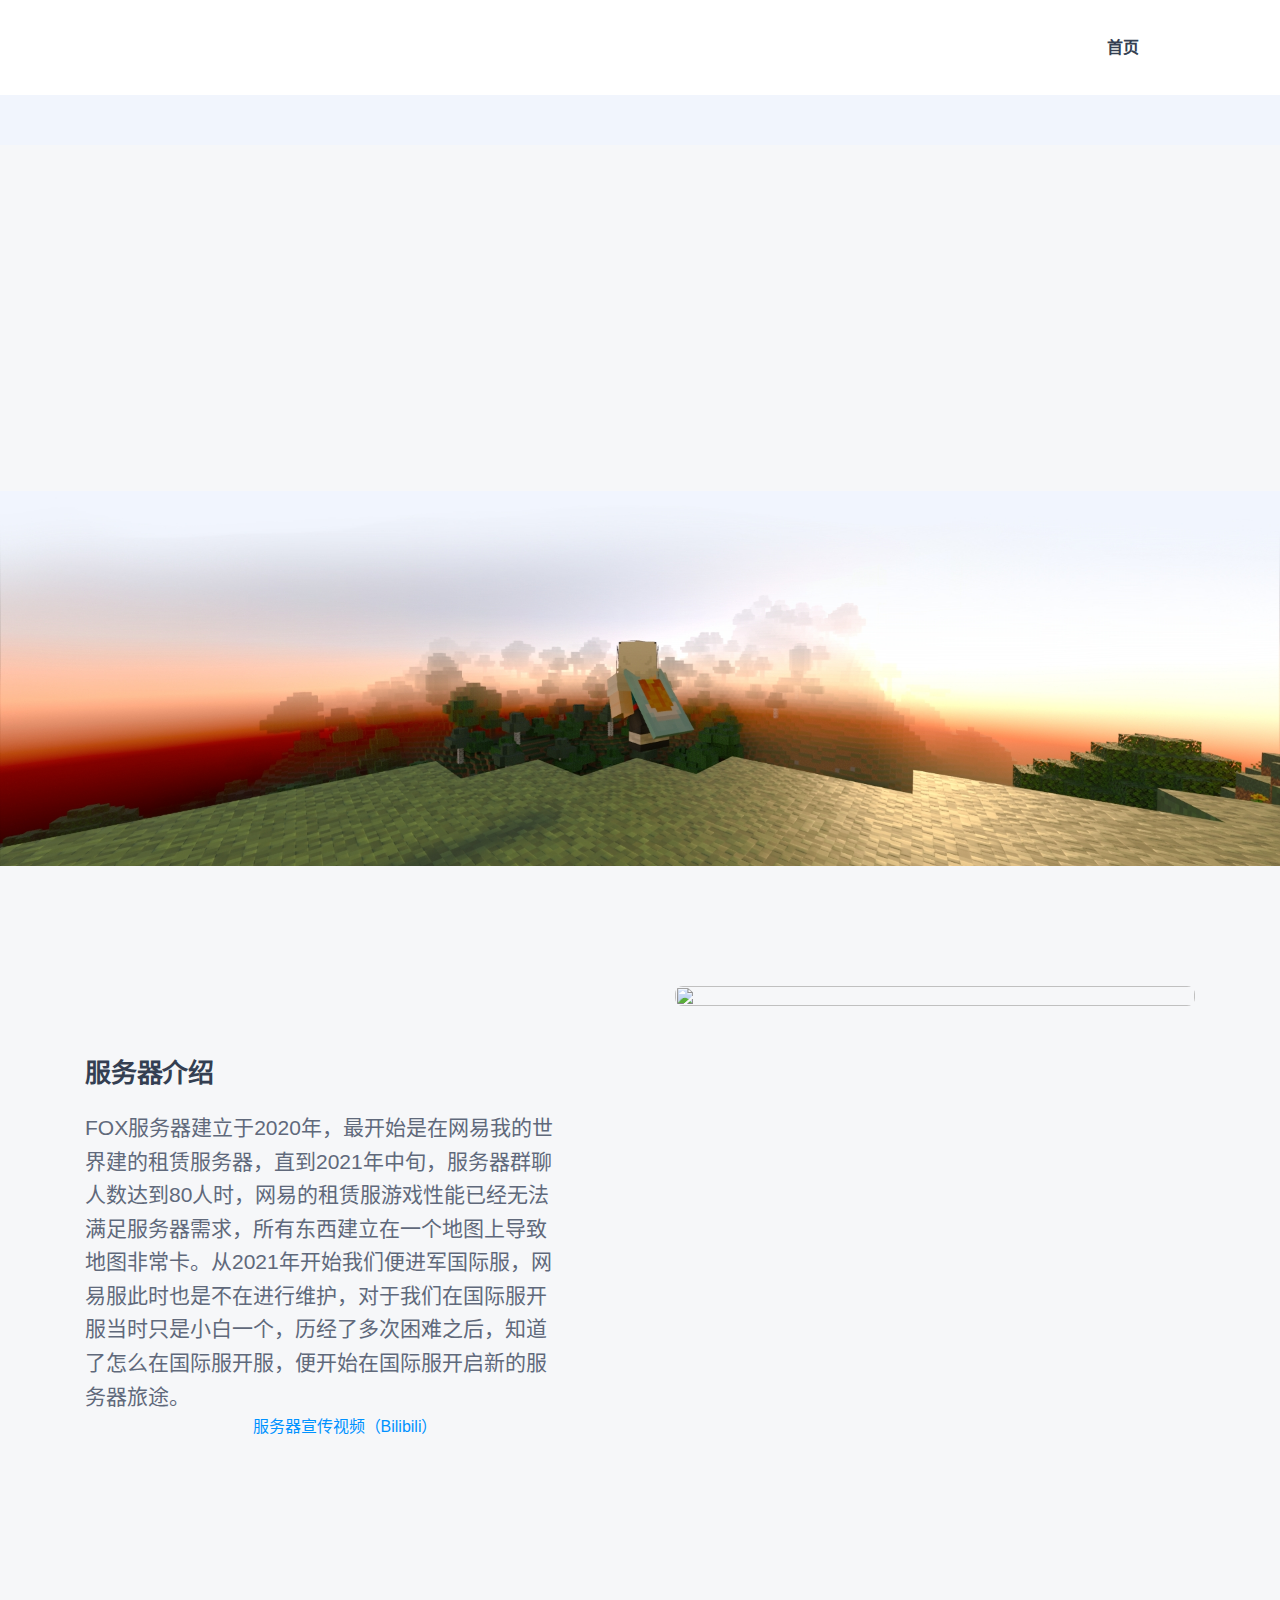
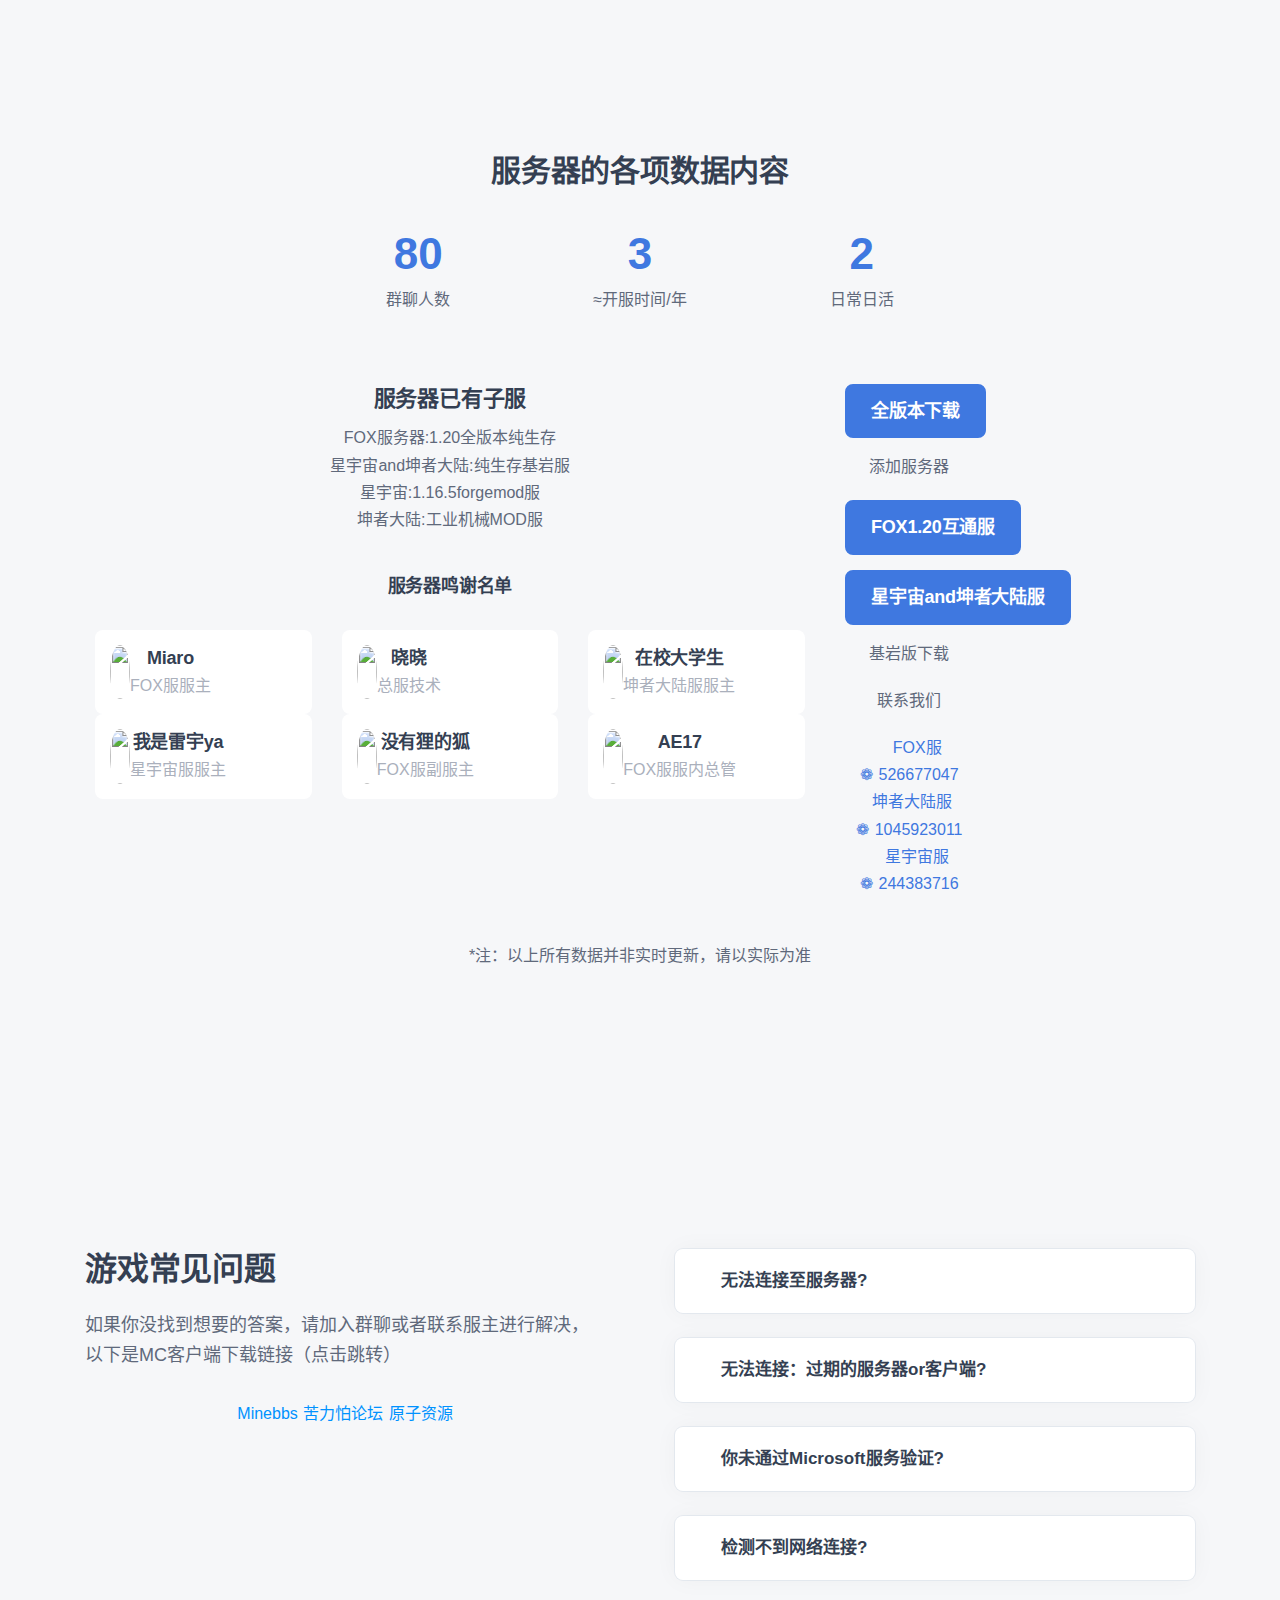
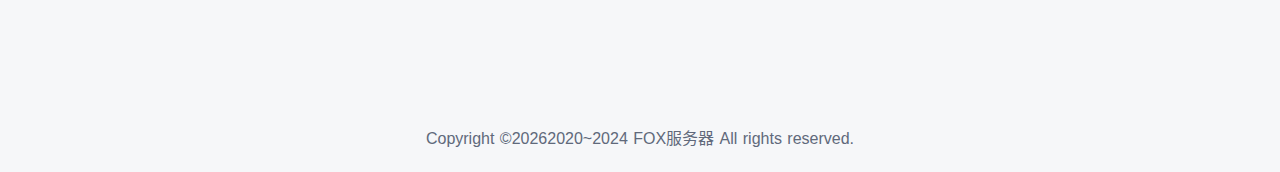
==== 1.html @ f73b3564 "Update 1.html" ====
<html lang="zh-CN"><head><meta name="viewport" content="width=device-width, initial-scale=1.0">
<meta name="viewport" content="width=device-width,initial-scale=1.0,maximum-scale=1.0,minimum-scale=1.0,user-scalable=no">

  
    <meta charset="utf-8">
    <title>Fox服务器-Fox Server</title>
    <link rel="shortcut icon" href="https://i.postimg.cc/ZRHPKnQ5/bigdoglogo.png">
    <style>
      @font-face {
        font-family: Unicons;
        src: url(fonts/Unicons.woff2) format("woff2"), url(fonts/Unicons.woff) format("woff");
        font-weight: 400;
        font-style: normal;
        font-display: block
      }
      @font-face {
        font-family: Custom;
        src: url(fonts/Custom.woff2) format("woff2"), url(fonts/Custom.woff) format("woff");
      }
      .img-mask.mask-1 img {
        -webkit-mask-image: url(img/blob.svg) !important;
        mask-image: url(img/blob.svg) !important;
      }
      .img-mask.mask-2 img {
        -webkit-mask-image: url(img/hex.svg) !important;
        mask-image: url(img/hex.svg) !important;
      }
      .img-mask.mask-3 img {
        -webkit-mask-image: url(img/blob2.svg) !important;
        mask-image: url(img/blob2.svg) !important;
      }
    </style>
    <link rel="stylesheet" href="css/user-style.css">
  <style type="text/css">img[onload^="SVGInject("]{visibility:hidden;}</style></head>
  <body><nav class="navbar navbar-expand-lg classic navbar-light navbar-bg-light navbar-clone fixed navbar-clone fixed navbar-clone fixednavbar-clone fixed navbar-clone fixed navbar-unstick">
          <div class="container flex-lg-row flex-nowrap align-items-center">
            <div class="navbar-brand w-100"><a href="./index.html"><img src="assets/img/logo.jpg" alt=""></a></div>
            <div class="navbar-collapse offcanvas offcanvas-nav offcanvas-start">
              <div class="offcanvas-body ms-lg-auto d-flex flex-column h-100">
                <ul class="navbar-nav">
                  <li class="nav-item"><a href="#" class="nav-link">首页</a></li>
                  <li class="nav-item dropdown"></li>
                </ul>
              </div>
            </div>
            <div class="navbar-other ms-lg-4">
              <ul class="navbar-nav flex-row align-items-center ms-auto">
                <li class="nav-item"><a data-bs-toggle="offcanvas" data-bs-target="#offcanvas-info" class="nav-link"></a></li>
                <li class="nav-item d-none d-md-block"></li>
                <li class="nav-item d-lg-none"></li>
              </ul>
            </div>
          </div>
        </nav><nav class="navbar navbar-expand-lg classic navbar-light navbar-bg-light navbar-clone fixed navbar-clone fixed navbar-clone fixednavbar-clone fixed navbar-unstick">
          <div class="container flex-lg-row flex-nowrap align-items-center">
            <div class="navbar-brand w-100"><a href="./index.html"><img src="assets/img/logo.jpg" alt=""></a></div>
            <div class="navbar-collapse offcanvas offcanvas-nav offcanvas-start">
              <div class="offcanvas-body ms-lg-auto d-flex flex-column h-100">
                <ul class="navbar-nav">
                  <li class="nav-item"><a href="#" class="nav-link">首页</a></li>
                  <li class="nav-item dropdown"></li>
                </ul>
              </div>
            </div>
            <div class="navbar-other ms-lg-4">
              <ul class="navbar-nav flex-row align-items-center ms-auto">
                <li class="nav-item"><a data-bs-toggle="offcanvas" data-bs-target="#offcanvas-info" class="nav-link"></a></li>
                <li class="nav-item d-none d-md-block"></li>
                <li class="nav-item d-lg-none"></li>
              </ul>
            </div>
          </div>
        </nav><nav class="navbar navbar-expand-lg classic navbar-light navbar-bg-light navbar-clone fixed navbar-clone fixed navbar-clone fixed navbar-unstick">
          <div class="container flex-lg-row flex-nowrap align-items-center">
            <div class="navbar-brand w-100"><a href="./index.html"><img src="assets/img/logo.jpg" alt=""></a></div>
            <div class="navbar-collapse offcanvas offcanvas-nav offcanvas-start">
              <div class="offcanvas-body ms-lg-auto d-flex flex-column h-100">
                <ul class="navbar-nav">
                  <li class="nav-item"><a href="#" class="nav-link">首页</a></li>
                  <li class="nav-item dropdown"></li>
                </ul>
              </div>
            </div>
            <div class="navbar-other ms-lg-4">
              <ul class="navbar-nav flex-row align-items-center ms-auto">
                <li class="nav-item"><a data-bs-toggle="offcanvas" data-bs-target="#offcanvas-info" class="nav-link"></a></li>
                <li class="nav-item d-none d-md-block"></li>
                <li class="nav-item d-lg-none"></li>
              </ul>
            </div>
          </div>
        </nav><nav class="navbar navbar-expand-lg classic navbar-light navbar-bg-light navbar-clone fixed navbar-clone fixed navbar-unstick">
          <div class="container flex-lg-row flex-nowrap align-items-center">
            <div class="navbar-brand w-100"><a href="./index.html"><img src="assets/img/logo.jpg" alt=""></a></div>
            <div class="navbar-collapse offcanvas offcanvas-nav offcanvas-start">
              <div class="offcanvas-body ms-lg-auto d-flex flex-column h-100">
                <ul class="navbar-nav">
                  <li class="nav-item"><a href="#" class="nav-link">首页</a></li>
                  <li class="nav-item dropdown"></li>
                </ul>
              </div>
            </div>
            <div class="navbar-other ms-lg-4">
              <ul class="navbar-nav flex-row align-items-center ms-auto">
                <li class="nav-item"><a data-bs-toggle="offcanvas" data-bs-target="#offcanvas-info" class="nav-link"></a></li>
                <li class="nav-item d-none d-md-block"></li>
                <li class="nav-item d-lg-none"></li>
              </ul>
            </div>
          </div>
        </nav><nav class="navbar navbar-expand-lg classic navbar-light navbar-bg-light navbar-clone fixed navbar-unstick">
          <div class="container flex-lg-row flex-nowrap align-items-center">
            <div class="navbar-brand w-100"><a href="./index.html"><img src="assets/img/logo.jpg" alt=""></a></div>
            <div class="navbar-collapse offcanvas offcanvas-nav offcanvas-start">
              <div class="offcanvas-body ms-lg-auto d-flex flex-column h-100">
                <ul class="navbar-nav">
                  <li class="nav-item"><a href="#" class="nav-link">首页</a></li>
                  <li class="nav-item dropdown"></li>
                </ul>
              </div>
            </div>
            <div class="navbar-other ms-lg-4">
              <ul class="navbar-nav flex-row align-items-center ms-auto">
                <li class="nav-item"><a data-bs-toggle="offcanvas" data-bs-target="#offcanvas-info" class="nav-link"></a></li>
                <li class="nav-item d-none d-md-block"></li>
                <li class="nav-item d-lg-none"></li>
              </ul>
            </div>
          </div>
        </nav>
    
      <link rel="stylesheet" href="css/plugins.css">
      <link rel="stylesheet" href="css/style1.css">
      <header class="wrapper bg-soft-primary pb-10">
        <nav class="navbar navbar-expand-lg classic navbar-light navbar-bg-light">
          <div class="container flex-lg-row flex-nowrap align-items-center">
            <div class="navbar-brand w-100"><a href="./index.html"><img src="assets/images/foxplay.png" alt=""></a></div>
            <div class="navbar-collapse offcanvas offcanvas-nav offcanvas-start">
              <div class="offcanvas-body ms-lg-auto d-flex flex-column h-100">
                <ul class="navbar-nav">
                  <li class="nav-item"><a href="#" class="nav-link">首页</a></li>
                  <li class="nav-item dropdown"></li>
                </ul>
              </div>
            </div>
            <div class="navbar-other ms-lg-4">
              <ul class="navbar-nav flex-row align-items-center ms-auto">
                <li class="nav-item"><a data-bs-toggle="offcanvas" data-bs-target="#offcanvas-info" class="nav-link"></a></li>
                <li class="nav-item d-none d-md-block"></li>
                <li class="nav-item d-lg-none"></li>
              </ul>
            </div>
          </div>
        </nav>
      </header>
      <script src="js/plugins.js"></script>
      <script src="js/theme.js"></script>
      <link rel="stylesheet" href="css/plugins.css">
      <link rel="stylesheet" href="css/style1.css">
      <section class="wrapper bg-gray">
        <div class="container pt-12 pt-md-16 text-center">
          <div class="row">
            <div data-cues="slideInDown" data-group="page-title" data-delay="600" class="col-lg-8 col-xxl-7 mx-auto text-center" data-disabled="true">
              <h1 class="display-1 fs-58 mb-7" data-cue="slideInDown" data-group="page-title" data-delay="600" data-show="true" style="animation-name: slideInDown; animation-duration: 700ms; animation-timing-function: ease; animation-delay: 600ms; animation-direction: normal; animation-fill-mode: both;">我的世界FOX服务器</h1>
              <div id="ieo1sj" class="c12214" data-cue="slideInDown" data-group="page-title" data-delay="600" data-show="true" style="animation-name: slideInDown; animation-duration: 700ms; animation-timing-function: ease; animation-delay: 900ms; animation-direction: normal; animation-fill-mode: both;">Minecraft Fox Server</div>
              <div data-cues="slideInDown" data-group="page-title-buttons" data-delay="900" class="d-flex justify-content-center mb-5 mb-md-0" data-cue="slideInDown" data-disabled="true" data-show="true" style="animation-name: slideInDown; animation-duration: 700ms; animation-timing-function: ease; animation-delay: 900ms; animation-direction: normal; animation-fill-mode: both;"><span data-cue="slideInDown" data-group="page-title-buttons" data-delay="900" data-show="true" style="animation-name: slideInDown; animation-duration: 700ms; animation-timing-function: ease; animation-delay: 1200ms; animation-direction: normal; animation-fill-mode: both;"><a href="#a" class="btn btn-lg btn-primary rounded-pill me-2">一键加服</a></span><span data-cue="slideInDown" data-group="page-title-buttons" data-delay="900" data-show="true" style="animation-name: slideInDown; animation-duration: 700ms; animation-timing-function: ease; animation-delay: 1500ms; animation-direction: normal; animation-fill-mode: both;"><a href="#a" class="btn btn-lg btn-outline-primary rounded-pill">加入我们</a></span></div>
            </div>
          </div>
        </div>
        <figure id="imfo0q" class="position-absoute c4971"><img src="images/bj.png" alt="">
          <link rel="stylesheet" href="css/plugins.css">
          <link rel="stylesheet" href="css/style1.css">
          <section data-image-src="assets/img/map.png" class="wrapper image-wrapper bg-auto no-overlay bg-image text-center bg-map" style="background-image: url(&quot;assets/img/map.png&quot;);">
            <link rel="stylesheet" href="css/plugins.css">
            <link rel="stylesheet" href="css/style1.css">
            <section class="wrapper">
              <div class="container py-14 py-md-16">
                <div class="projects-tiles">
                  <div class="project grid grid-view">
                    <div class="row gx-md-8 gx-xl-12 gy-10 gy-md-12 isotope" style="position: relative; height: 557.888px;">
                      <div class="item col-md-6 mt-md-7 mt-lg-15" style="position: absolute; left: 0%; top: 0px;">
                        <div class="project-details d-flex justify-content-center align-self-end flex-column ps-0 pb-0">
                          <div class="post-header">
                            <h2 class="mb-4 pe-xxl-15">服务器介绍</h2>
                            <p class="lead fs-lg mb-0">FOX服务器建立于2020年，最开始是在网易我的世界建的租赁服务器，直到2021年中旬，服务器群聊人数达到80人时，网易的租赁服游戏性能已经无法满足服务器需求，所有东西建立在一个地图上导致地图非常卡。从2021年开始我们便进军国际服，网易服此时也是不在进行维护，对于我们在国际服开服当时只是小白一个，历经了多次困难之后，知道了怎么在国际服开服，便开始在国际服开启新的服务器旅途。</p>
                          </div>
                        </div><a href="" target="_blank" class="c16452">服务器宣传视频（Bilibili）</a>
                      </div>
                      <div class="item col-md-6" style="position: absolute; left: 50%; top: 0px;">
                        <figure class="lift rounded mb-6"><img src="images/slider-1.png" alt=""><a href="./single-project3.html"> </a></figure>
                      </div>
                    </div>
                  </div>
                </div>
              </div>
            </section>
            <script src="js/plugins.js"></script>
            <script src="js/theme.js"></script>
            <div class="container py-14 pt-md-16 pb-md-18">
              <div class="row pt-md-12">
                <div class="col-lg-10 col-xl-9 col-xxl-8 mx-auto">
                  <h3 class="mb-8 px-lg-12">服务器的各项数据内容</h3>
                </div>
              </div>
              <div class="row pb-md-12">
                <div class="col-md-10 col-lg-9 col-xl-7 mx-auto">
                  <div class="row align-items-center counter-wrapper gy-4 gy-md-0">
                    <div class="col-md-4 text-center">
                      <h3 class="counter counter-lg text-primary" style="visibility: visible;">80</h3>
                      <p>群聊人数</p>
                    </div>
                    <div class="col-md-4 text-center">
                      <h3 class="counter counter-lg text-primary" style="visibility: visible;">3</h3>
                      <p>≈开服时间/年</p>
                    </div>
                    <div class="col-md-4 text-center">
                      <h3 class="counter counter-lg text-primary" style="visibility: visible;">2</h3>
                      <p id="a">日常日活</p>
                    </div> 
                  </div>
                </div>
              </div>
              <div></div><div class="row mb-5">
            <div class="col-md-8 pr-md-5">
                <div class="block-footer-widget">
                    <h3>服务器已有子服</h3>
                    <p>
                        FOX服务器:1.20全版本纯生存<br>星宇宙and坤者大陆:纯生存基岩服<br>星宇宙:1.16.5forgemod服<br>坤者大陆:工业机械MOD服
                    </p>
                </div>
                <section class="slice slice-lg">
                    <div class="container">
                        <div class="row">
                            <div class="col-lg-15">
                                <h5 class="lh-180 mt-4 mb-6">服务器鸣谢名单</h5>
                            </div>
                        </div>
                        <!-- Features -->
                        <div class="row mx-lg-n4">
                            <!-- Features - Col 1 -->
                            <div class="col-lg-4 col-md-6 px-lg-3">
                                <div class="card shadow-none">
                                    <div class="p-3 d-flex">
                                        <div>
                                            <img src="http://q1.qlogo.cn/g?b=qq&amp;nk=1961819188&amp;s=100" width="49" height="49" class="rounded-circle">
                                        </div>
                                        <div>
                                            <span class="h5">Miaro</span>
                                            <p class="text-sm text-muted mb-0">FOX服服主</p>
                                        </div>
                                    </div>
                                </div>
                            </div>
                            <div class="col-lg-4 col-md-6 px-lg-3">
                                <div class="card shadow-none">
                                    <div class="p-3 d-flex">
                                        <div>
                                            <img src="http://q1.qlogo.cn/g?b=qq&amp;nk=2570892032&amp;s=100" width="49" height="49" class="rounded-circle">
                                        </div>
                                        <div>
                                            <span class="h5">晓晓</span>
                                            <p class="text-sm text-muted mb-0">总服技术</p>
                                        </div>
                                    </div>
                                </div>
                            </div>
                            
<div class="col-lg-4 col-md-6 px-lg-3">
                                <div class="card shadow-none">
                                    <div class="p-3 d-flex">
                                        <div>
                                            <img src="http://q1.qlogo.cn/g?b=qq&amp;nk=1336514232&amp;s=100" width="49" height="49" class="rounded-circle">
                                        </div>
                                        <div>
                                            <span class="h5">在校大学生</span>
                                            <p class="text-sm text-muted mb-0">坤者大陆服服主</p>
                                        </div>
                                    </div>
                                </div>
                            </div><div class="col-lg-4 col-md-6 px-lg-3">
                                <div class="card shadow-none">
                                    <div class="p-3 d-flex">
                                        <div>
                                            <img src="http://q1.qlogo.cn/g?b=qq&amp;nk=1640207426&amp;s=100" width="49" height="49" class="rounded-circle">
                                        </div>
                                        <div>
                                            <span class="h5">我是雷宇ya</span>
                                            <p class="text-sm text-muted mb-0">星宇宙服服主</p>
                                        </div>
                                    </div>
                                </div>
                            </div>

<div class="col-lg-4 col-md-6 px-lg-3">
                                <div class="card shadow-none">
                                    <div class="p-3 d-flex">
                                        <div>
                                            <img src="http://q1.qlogo.cn/g?b=qq&amp;nk=3041629314&amp;s=100" width="49" height="49" class="rounded-circle">
                                        </div>
                                        <div>
                                            <span class="h5">没有狸的狐</span>
                                            <p class="text-sm text-muted mb-0">FOX服副服主</p>
                                        </div>
                                    </div>
                                </div>
                            </div><div class="col-lg-4 col-md-6 px-lg-3">
                                <div class="card shadow-none">
                                    <div class="p-3 d-flex">
                                        <div>
                                            <img src="http://q1.qlogo.cn/g?b=qq&amp;nk=2609617025&amp;s=100" width="49" height="49" class="rounded-circle">
                                        </div>
                                        <div>
                                            <span class="h5">AE17</span>
                                            <p class="text-sm text-muted mb-0">FOX服服内总管</p>
                                        </div>
                                    </div>
                                </div>
                            </div>
                        </div>
                    </div>
                </section>
            </div>

          <div class="col-md-4">
            <div class="row">
                <div class="col-md-5">
                  <div class="block-footer-widget">
                        <a href="//mc.minebbs.com/" class="btn btn-primary mb-3" target="_blank">
                        <font size="4">全版本下载</font></a> 
    <p>添加服务器</p>
                    <div class="block-footer-widget">
                        <a href="minecraft://?addExternalServer=§d§k§l|§r§l§9FOX§6S§be§cv§ae§gr§k§d||mc.sccc.top:19132/" class="btn btn-primary mb-3" target="_blank">
                        <font size="4">FOX1.20互通服</font></a>
                        <a href="minecraft://?addExternalServer=§d§k§l|§r§l§9坤者大陆§6S§be§cv§ae§gr§k§d||lineapp.mycloudnas.com:19132/" class="btn btn-primary mb-3" target="_blank">
                            <font size="4">星宇宙and坤者大陆服</font></a>
                    <p>基岩版下载</p>
<p>联系我们</p>
                        <ul class="list-unstyled block-social">
                            <li>
                                <a href="http://qm.qq.com/cgi-bin/qm/qr?_wv=1027&amp;k=SzrGvhOh2bMSHu48Dtmr-uAhLfgR6LPs&amp;authKey=qDZgG5iTmxtQT8IOZGFpeuSdZQJf5gARCY%2FqpfvYEMZwP9e%2F1vipvlOGK%2F%2FqWuqq&amp;noverify=0&amp;group_code=526677047" class="p-1" target="_blank"><span class="icon-qq"></span>&nbsp;&nbsp;FOX服<br>  &nbsp;❁&nbsp;526677047<br></a>
                                <a href="http://qm.qq.com/cgi-bin/qm/qr?_wv=1027&amp;k=VwxJfnY6-SkGykwv7YIVXWygtp0FxMl7&amp;authKey=PP59RZgY7fQHduGIMZRrJ6oVyCYAAo7Mcjnn7rJWKI8zaV7PQKX9w%2B1JJ95YCDXt&amp;noverify=0&amp;group_code=1045923011" class="p-1" target="_blank"><span class="icon-qq"></span>坤者大陆服<br>&nbsp;❁&nbsp;1045923011<br></a>
                                <a href="http://qm.qq.com/cgi-bin/qm/qr?_wv=1027&amp;k=m2xNTXvUFCK1xmbzuMgjroi20LmbJHjb&amp;authKey=fkGMBM61Ih6CNlAbDoP%2BX%2BfdqnV6ZRPAiuCJc4doPYn6bPYdXbiiZI5degqhhuxi&amp;noverify=0&amp;group_code=244383716" class="p-1" target="_blank"><span class="icon-qq"></span>&nbsp;&nbsp;星宇宙服<br>  &nbsp;❁&nbsp;244383716<br></a>
                            </li>
                        </ul>   
                    </div>
                </div></div>
            </div> <!-- .row -->
            
          </div>
        </div>
*注：以上所有数据并非实时更新，请以实际为准</div>
            
            <link rel="stylesheet" href="css/plugins.css">
            <link rel="stylesheet" href="css/style1.css">
            <section class="wrapper">
              <div class="container py-14 py-md-16">
                <div class="row gx-lg-8 gx-xl-12 gy-10">
                  <div class="col-lg-6 mb-0">
                    <h3 class="display-5 mb-4">游戏常见问题</h3>
                    <p class="lead mb-6">如果你没找到想要的答案，请加入群聊或者联系服主进行解决，以下是MC客户端下载链接（点击跳转）</p><a href="https://mc.minebbs.com/#/" target="_blank" class="c15908">Minebbs</a><a href="https://mcapks.net//" target="_blank" class="c15908"> 苦力怕论坛</a><a href="https://res.nullatom.com/Minecraft/Android/x64_v8a/" target="_blank" class="c15908"> 原子资源</a>
                  </div>
                  <div class="col-lg-6">
                    <div id="accordion-3" class="accordion-wrapper">
                      <div class="card accordion-item">
                        <div id="accordion-heading-3-1" class="card-header"><button data-bs-toggle="collapse" data-bs-target="#accordion-collapse-3-1" aria-expanded="false" aria-controls="accordion-collapse-3-1" class="collapsed">无法连接至服务器?</button></div><!-- /.card-header -->
                        <div id="accordion-collapse-3-1" aria-labelledby="accordion-heading-3-1" data-bs-target="#accordion-3" class="collapse">
                          <div class="card-body">
                            <p id="ibja54">如果你是第一次进服务器，90％的概率是你ip或者端口填错了，如果不是，则网络问题，可以打开启用移动数据流量。</p>
                          </div>
                        </div>
                      </div>
                      <div class="card accordion-item">
                        <div id="accordion-heading-3-2" class="card-header"><button data-bs-toggle="collapse" data-bs-target="#accordion-collapse-3-2" aria-expanded="false" aria-controls="accordion-collapse-3-2" class="collapsed">无法连接：过期的服务器or客户端?</button></div><!-- /.card-header -->
                        <div id="accordion-collapse-3-2" aria-labelledby="accordion-heading-3-2" data-bs-target="#accordion-3" class="collapse">
                          <div class="card-body">
                            <p>游戏的版本太高或者太低，升级见群公告里的服务端版本。</p>
                          </div>
                        </div>
                      </div>
                      <div class="card accordion-item">
                        <div id="accordion-heading-3-3" class="card-header"><button data-bs-toggle="collapse" data-bs-target="#accordion-collapse-3-3" aria-expanded="false" aria-controls="accordion-collapse-3-3" class="collapsed">你未通过Microsoft服务验证?</button></div><!-- /.card-header -->
                        <div id="accordion-collapse-3-3" aria-labelledby="accordion-heading-3-3" data-bs-target="#accordion-3" class="collapse">
                          <div class="card-body">
                            <p>跟服务器没有关系，因为你进的太快了导致没登录上，需要关掉网络等方法自行调整。</p>
                          </div>
                        </div>
                      </div>
                      <div class="card accordion-item">
                        <div id="accordion-heading-3-4" class="card-header"><button data-bs-toggle="collapse" data-bs-target="#accordion-collapse-3-4" aria-expanded="false" aria-controls="accordion-collapse-3-4" class="collapsed">检测不到网络连接?</button></div><!-- /.card-header -->
                        <div id="accordion-collapse-3-4" aria-labelledby="accordion-heading-3-4" data-bs-target="#accordion-3" class="collapse">
                          <div class="card-body">
                            <p>如果你用的是流量，请到设置-档案里把使用移动数据打开，如果还是不行说明你网不好，可以尝试更换网络环境。</p>
                          </div>
                        </div>
                      </div>
                    </div>
                  </div>
                </div>
              </div>
              
              <p>
            Copyright ©<script>document.write(new Date().getFullYear());</script>2020~2024 FOX服务器  All rights reserved.  
          </p>
            </section>
            <script src="js/plugins.js"></script>
            <script src="js/theme.js"></script>
          </section>
          <script src="js/plugins.js"></script>
          <script src="js/theme.js"></script>
        </figure>
      </section>
      <script src="js/plugins.js"></script>
      <script src="js/theme.js"></script>
    
  
<input type="hidden" value="chrome_extension" data-id="abcdefghijk" name="chrome_extension"></body></html>
---- css/user-style.css ----
* {
    box-sizing: border-box;
}

body {
    margin: 0;
}

#ibja54 {
    text-align: left;
}

.c4971 {
    bottom: 0;
    left: 0;
    z-index: 2;
}

body {
    font-family: -apple-system, BlinkMacSystemFont, "Segoe UI", Roboto, "Helvetica Neue", Arial, sans-serif, "Apple Color Emoji", "Segoe UI Emoji", "Segoe UI Symbol";
}

.lead.fs-lg.mb-0 {
    text-align: left;
}

.mb-8.px-lg-12 {
    font-size: 30px;
}

.display-5.mb-4 {
    text-align: left;
}

.c12214 {
    padding: 10px;
    font-size: 25px;
}

.mb-4.pe-xxl-15 {
    text-align: left;
}

.c14024 {
    padding: 10px;
    text-align: left;
}

.c14373 {
    padding: 10px;
}

.c14589 {
    font-family: Manrope, sans-serif;
    background-color: rgb(254, 254, 254);
}

.lead.mb-6 {
    text-align: left;
}

.card-body {
    text-align: left;
}

.c15908 {
    color: #0092ff;
    text-align: left;
}

.c15998 {
    padding: 10px;
}

.c16055 {
    font-family: Manrope, sans-serif;
    background-color: rgb(254, 254, 254);
}

.c16452 {
    color: #0092ff;
}
---- css/plugins.css ----
@charset "UTF-8";/*!
 * animate.css - https://animate.style/
 * Version - 4.1.1
 * Licensed under the MIT license - http://opensource.org/licenses/MIT
 *
 * Copyright (c) 2020 Animate.css
 */:root{--animate-duration:1s;--animate-delay:1s;--animate-repeat:1}.animate__animated{-webkit-animation-duration:1s;animation-duration:1s;-webkit-animation-duration:var(--animate-duration);animation-duration:var(--animate-duration);-webkit-animation-fill-mode:both;animation-fill-mode:both}.animate__animated.animate__infinite{-webkit-animation-iteration-count:infinite;animation-iteration-count:infinite}.animate__animated.animate__repeat-1{-webkit-animation-iteration-count:1;animation-iteration-count:1;-webkit-animation-iteration-count:var(--animate-repeat);animation-iteration-count:var(--animate-repeat)}.animate__animated.animate__repeat-2{-webkit-animation-iteration-count:2;animation-iteration-count:2;-webkit-animation-iteration-count:calc(var(--animate-repeat)*2);animation-iteration-count:calc(var(--animate-repeat)*2)}.animate__animated.animate__repeat-3{-webkit-animation-iteration-count:3;animation-iteration-count:3;-webkit-animation-iteration-count:calc(var(--animate-repeat)*3);animation-iteration-count:calc(var(--animate-repeat)*3)}.animate__animated.animate__delay-1s{-webkit-animation-delay:1s;animation-delay:1s;-webkit-animation-delay:var(--animate-delay);animation-delay:var(--animate-delay)}.animate__animated.animate__delay-2s{-webkit-animation-delay:2s;animation-delay:2s;-webkit-animation-delay:calc(var(--animate-delay)*2);animation-delay:calc(var(--animate-delay)*2)}.animate__animated.animate__delay-3s{-webkit-animation-delay:3s;animation-delay:3s;-webkit-animation-delay:calc(var(--animate-delay)*3);animation-delay:calc(var(--animate-delay)*3)}.animate__animated.animate__delay-4s{-webkit-animation-delay:4s;animation-delay:4s;-webkit-animation-delay:calc(var(--animate-delay)*4);animation-delay:calc(var(--animate-delay)*4)}.animate__animated.animate__delay-5s{-webkit-animation-delay:5s;animation-delay:5s;-webkit-animation-delay:calc(var(--animate-delay)*5);animation-delay:calc(var(--animate-delay)*5)}.animate__animated.animate__faster{-webkit-animation-duration:.5s;animation-duration:.5s;-webkit-animation-duration:calc(var(--animate-duration)/2);animation-duration:calc(var(--animate-duration)/2)}.animate__animated.animate__fast{-webkit-animation-duration:.8s;animation-duration:.8s;-webkit-animation-duration:calc(var(--animate-duration)*.8);animation-duration:calc(var(--animate-duration)*.8)}.animate__animated.animate__slow{-webkit-animation-duration:2s;animation-duration:2s;-webkit-animation-duration:calc(var(--animate-duration)*2);animation-duration:calc(var(--animate-duration)*2)}.animate__animated.animate__slower{-webkit-animation-duration:3s;animation-duration:3s;-webkit-animation-duration:calc(var(--animate-duration)*3);animation-duration:calc(var(--animate-duration)*3)}@media (prefers-reduced-motion:reduce),print{.animate__animated{-webkit-animation-duration:1ms!important;animation-duration:1ms!important;-webkit-transition-duration:1ms!important;transition-duration:1ms!important;-webkit-animation-iteration-count:1!important;animation-iteration-count:1!important}.animate__animated[class*=Out]{opacity:0}}@-webkit-keyframes bounce{0%,20%,53%,to{-webkit-animation-timing-function:cubic-bezier(.215,.61,.355,1);animation-timing-function:cubic-bezier(.215,.61,.355,1);-webkit-transform:translateZ(0);transform:translateZ(0)}40%,43%{-webkit-animation-timing-function:cubic-bezier(.755,.05,.855,.06);animation-timing-function:cubic-bezier(.755,.05,.855,.06);-webkit-transform:translate3d(0,-30px,0) scaleY(1.1);transform:translate3d(0,-30px,0) scaleY(1.1)}70%{-webkit-animation-timing-function:cubic-bezier(.755,.05,.855,.06);animation-timing-function:cubic-bezier(.755,.05,.855,.06);-webkit-transform:translate3d(0,-15px,0) scaleY(1.05);transform:translate3d(0,-15px,0) scaleY(1.05)}80%{-webkit-transition-timing-function:cubic-bezier(.215,.61,.355,1);transition-timing-function:cubic-bezier(.215,.61,.355,1);-webkit-transform:translateZ(0) scaleY(.95);transform:translateZ(0) scaleY(.95)}90%{-webkit-transform:translate3d(0,-4px,0) scaleY(1.02);transform:translate3d(0,-4px,0) scaleY(1.02)}}@keyframes bounce{0%,20%,53%,to{-webkit-animation-timing-function:cubic-bezier(.215,.61,.355,1);animation-timing-function:cubic-bezier(.215,.61,.355,1);-webkit-transform:translateZ(0);transform:translateZ(0)}40%,43%{-webkit-animation-timing-function:cubic-bezier(.755,.05,.855,.06);animation-timing-function:cubic-bezier(.755,.05,.855,.06);-webkit-transform:translate3d(0,-30px,0) scaleY(1.1);transform:translate3d(0,-30px,0) scaleY(1.1)}70%{-webkit-animation-timing-function:cubic-bezier(.755,.05,.855,.06);animation-timing-function:cubic-bezier(.755,.05,.855,.06);-webkit-transform:translate3d(0,-15px,0) scaleY(1.05);transform:translate3d(0,-15px,0) scaleY(1.05)}80%{-webkit-transition-timing-function:cubic-bezier(.215,.61,.355,1);transition-timing-function:cubic-bezier(.215,.61,.355,1);-webkit-transform:translateZ(0) scaleY(.95);transform:translateZ(0) scaleY(.95)}90%{-webkit-transform:translate3d(0,-4px,0) scaleY(1.02);transform:translate3d(0,-4px,0) scaleY(1.02)}}.animate__bounce{-webkit-animation-name:bounce;animation-name:bounce;-webkit-transform-origin:center bottom;transform-origin:center bottom}@-webkit-keyframes flash{0%,50%,to{opacity:1}25%,75%{opacity:0}}@keyframes flash{0%,50%,to{opacity:1}25%,75%{opacity:0}}.animate__flash{-webkit-animation-name:flash;animation-name:flash}@-webkit-keyframes pulse{0%{-webkit-transform:scaleX(1);transform:scaleX(1)}50%{-webkit-transform:scale3d(1.05,1.05,1.05);transform:scale3d(1.05,1.05,1.05)}to{-webkit-transform:scaleX(1);transform:scaleX(1)}}@keyframes pulse{0%{-webkit-transform:scaleX(1);transform:scaleX(1)}50%{-webkit-transform:scale3d(1.05,1.05,1.05);transform:scale3d(1.05,1.05,1.05)}to{-webkit-transform:scaleX(1);transform:scaleX(1)}}.animate__pulse{-webkit-animation-name:pulse;animation-name:pulse;-webkit-animation-timing-function:ease-in-out;animation-timing-function:ease-in-out}@-webkit-keyframes rubberBand{0%{-webkit-transform:scaleX(1);transform:scaleX(1)}30%{-webkit-transform:scale3d(1.25,.75,1);transform:scale3d(1.25,.75,1)}40%{-webkit-transform:scale3d(.75,1.25,1);transform:scale3d(.75,1.25,1)}50%{-webkit-transform:scale3d(1.15,.85,1);transform:scale3d(1.15,.85,1)}65%{-webkit-transform:scale3d(.95,1.05,1);transform:scale3d(.95,1.05,1)}75%{-webkit-transform:scale3d(1.05,.95,1);transform:scale3d(1.05,.95,1)}to{-webkit-transform:scaleX(1);transform:scaleX(1)}}@keyframes rubberBand{0%{-webkit-transform:scaleX(1);transform:scaleX(1)}30%{-webkit-transform:scale3d(1.25,.75,1);transform:scale3d(1.25,.75,1)}40%{-webkit-transform:scale3d(.75,1.25,1);transform:scale3d(.75,1.25,1)}50%{-webkit-transform:scale3d(1.15,.85,1);transform:scale3d(1.15,.85,1)}65%{-webkit-transform:scale3d(.95,1.05,1);transform:scale3d(.95,1.05,1)}75%{-webkit-transform:scale3d(1.05,.95,1);transform:scale3d(1.05,.95,1)}to{-webkit-transform:scaleX(1);transform:scaleX(1)}}.animate__rubberBand{-webkit-animation-name:rubberBand;animation-name:rubberBand}@-webkit-keyframes shakeX{0%,to{-webkit-transform:translateZ(0);transform:translateZ(0)}10%,30%,50%,70%,90%{-webkit-transform:translate3d(-10px,0,0);transform:translate3d(-10px,0,0)}20%,40%,60%,80%{-webkit-transform:translate3d(10px,0,0);transform:translate3d(10px,0,0)}}@keyframes shakeX{0%,to{-webkit-transform:translateZ(0);transform:translateZ(0)}10%,30%,50%,70%,90%{-webkit-transform:translate3d(-10px,0,0);transform:translate3d(-10px,0,0)}20%,40%,60%,80%{-webkit-transform:translate3d(10px,0,0);transform:translate3d(10px,0,0)}}.animate__shakeX{-webkit-animation-name:shakeX;animation-name:shakeX}@-webkit-keyframes shakeY{0%,to{-webkit-transform:translateZ(0);transform:translateZ(0)}10%,30%,50%,70%,90%{-webkit-transform:translate3d(0,-10px,0);transform:translate3d(0,-10px,0)}20%,40%,60%,80%{-webkit-transform:translate3d(0,10px,0);transform:translate3d(0,10px,0)}}@keyframes shakeY{0%,to{-webkit-transform:translateZ(0);transform:translateZ(0)}10%,30%,50%,70%,90%{-webkit-transform:translate3d(0,-10px,0);transform:translate3d(0,-10px,0)}20%,40%,60%,80%{-webkit-transform:translate3d(0,10px,0);transform:translate3d(0,10px,0)}}.animate__shakeY{-webkit-animation-name:shakeY;animation-name:shakeY}@-webkit-keyframes headShake{0%{-webkit-transform:translateX(0);transform:translateX(0)}6.5%{-webkit-transform:translateX(-6px) rotateY(-9deg);transform:translateX(-6px) rotateY(-9deg)}18.5%{-webkit-transform:translateX(5px) rotateY(7deg);transform:translateX(5px) rotateY(7deg)}31.5%{-webkit-transform:translateX(-3px) rotateY(-5deg);transform:translateX(-3px) rotateY(-5deg)}43.5%{-webkit-transform:translateX(2px) rotateY(3deg);transform:translateX(2px) rotateY(3deg)}50%{-webkit-transform:translateX(0);transform:translateX(0)}}@keyframes headShake{0%{-webkit-transform:translateX(0);transform:translateX(0)}6.5%{-webkit-transform:translateX(-6px) rotateY(-9deg);transform:translateX(-6px) rotateY(-9deg)}18.5%{-webkit-transform:translateX(5px) rotateY(7deg);transform:translateX(5px) rotateY(7deg)}31.5%{-webkit-transform:translateX(-3px) rotateY(-5deg);transform:translateX(-3px) rotateY(-5deg)}43.5%{-webkit-transform:translateX(2px) rotateY(3deg);transform:translateX(2px) rotateY(3deg)}50%{-webkit-transform:translateX(0);transform:translateX(0)}}.animate__headShake{-webkit-animation-timing-function:ease-in-out;animation-timing-function:ease-in-out;-webkit-animation-name:headShake;animation-name:headShake}@-webkit-keyframes swing{20%{-webkit-transform:rotate(15deg);transform:rotate(15deg)}40%{-webkit-transform:rotate(-10deg);transform:rotate(-10deg)}60%{-webkit-transform:rotate(5deg);transform:rotate(5deg)}80%{-webkit-transform:rotate(-5deg);transform:rotate(-5deg)}to{-webkit-transform:rotate(0);transform:rotate(0)}}@keyframes swing{20%{-webkit-transform:rotate(15deg);transform:rotate(15deg)}40%{-webkit-transform:rotate(-10deg);transform:rotate(-10deg)}60%{-webkit-transform:rotate(5deg);transform:rotate(5deg)}80%{-webkit-transform:rotate(-5deg);transform:rotate(-5deg)}to{-webkit-transform:rotate(0);transform:rotate(0)}}.animate__swing{-webkit-transform-origin:top center;transform-origin:top center;-webkit-animation-name:swing;animation-name:swing}@-webkit-keyframes tada{0%{-webkit-transform:scaleX(1);transform:scaleX(1)}10%,20%{-webkit-transform:scale3d(.9,.9,.9) rotate(-3deg);transform:scale3d(.9,.9,.9) rotate(-3deg)}30%,50%,70%,90%{-webkit-transform:scale3d(1.1,1.1,1.1) rotate(3deg);transform:scale3d(1.1,1.1,1.1) rotate(3deg)}40%,60%,80%{-webkit-transform:scale3d(1.1,1.1,1.1) rotate(-3deg);transform:scale3d(1.1,1.1,1.1) rotate(-3deg)}to{-webkit-transform:scaleX(1);transform:scaleX(1)}}@keyframes tada{0%{-webkit-transform:scaleX(1);transform:scaleX(1)}10%,20%{-webkit-transform:scale3d(.9,.9,.9) rotate(-3deg);transform:scale3d(.9,.9,.9) rotate(-3deg)}30%,50%,70%,90%{-webkit-transform:scale3d(1.1,1.1,1.1) rotate(3deg);transform:scale3d(1.1,1.1,1.1) rotate(3deg)}40%,60%,80%{-webkit-transform:scale3d(1.1,1.1,1.1) rotate(-3deg);transform:scale3d(1.1,1.1,1.1) rotate(-3deg)}to{-webkit-transform:scaleX(1);transform:scaleX(1)}}.animate__tada{-webkit-animation-name:tada;animation-name:tada}@-webkit-keyframes wobble{0%{-webkit-transform:translateZ(0);transform:translateZ(0)}15%{-webkit-transform:translate3d(-25%,0,0) rotate(-5deg);transform:translate3d(-25%,0,0) rotate(-5deg)}30%{-webkit-transform:translate3d(20%,0,0) rotate(3deg);transform:translate3d(20%,0,0) rotate(3deg)}45%{-webkit-transform:translate3d(-15%,0,0) rotate(-3deg);transform:translate3d(-15%,0,0) rotate(-3deg)}60%{-webkit-transform:translate3d(10%,0,0) rotate(2deg);transform:translate3d(10%,0,0) rotate(2deg)}75%{-webkit-transform:translate3d(-5%,0,0) rotate(-1deg);transform:translate3d(-5%,0,0) rotate(-1deg)}to{-webkit-transform:translateZ(0);transform:translateZ(0)}}@keyframes wobble{0%{-webkit-transform:translateZ(0);transform:translateZ(0)}15%{-webkit-transform:translate3d(-25%,0,0) rotate(-5deg);transform:translate3d(-25%,0,0) rotate(-5deg)}30%{-webkit-transform:translate3d(20%,0,0) rotate(3deg);transform:translate3d(20%,0,0) rotate(3deg)}45%{-webkit-transform:translate3d(-15%,0,0) rotate(-3deg);transform:translate3d(-15%,0,0) rotate(-3deg)}60%{-webkit-transform:translate3d(10%,0,0) rotate(2deg);transform:translate3d(10%,0,0) rotate(2deg)}75%{-webkit-transform:translate3d(-5%,0,0) rotate(-1deg);transform:translate3d(-5%,0,0) rotate(-1deg)}to{-webkit-transform:translateZ(0);transform:translateZ(0)}}.animate__wobble{-webkit-animation-name:wobble;animation-name:wobble}@-webkit-keyframes jello{0%,11.1%,to{-webkit-transform:translateZ(0);transform:translateZ(0)}22.2%{-webkit-transform:skewX(-12.5deg) skewY(-12.5deg);transform:skewX(-12.5deg) skewY(-12.5deg)}33.3%{-webkit-transform:skewX(6.25deg) skewY(6.25deg);transform:skewX(6.25deg) skewY(6.25deg)}44.4%{-webkit-transform:skewX(-3.125deg) skewY(-3.125deg);transform:skewX(-3.125deg) skewY(-3.125deg)}55.5%{-webkit-transform:skewX(1.5625deg) skewY(1.5625deg);transform:skewX(1.5625deg) skewY(1.5625deg)}66.6%{-webkit-transform:skewX(-.78125deg) skewY(-.78125deg);transform:skewX(-.78125deg) skewY(-.78125deg)}77.7%{-webkit-transform:skewX(.390625deg) skewY(.390625deg);transform:skewX(.390625deg) skewY(.390625deg)}88.8%{-webkit-transform:skewX(-.1953125deg) skewY(-.1953125deg);transform:skewX(-.1953125deg) skewY(-.1953125deg)}}@keyframes jello{0%,11.1%,to{-webkit-transform:translateZ(0);transform:translateZ(0)}22.2%{-webkit-transform:skewX(-12.5deg) skewY(-12.5deg);transform:skewX(-12.5deg) skewY(-12.5deg)}33.3%{-webkit-transform:skewX(6.25deg) skewY(6.25deg);transform:skewX(6.25deg) skewY(6.25deg)}44.4%{-webkit-transform:skewX(-3.125deg) skewY(-3.125deg);transform:skewX(-3.125deg) skewY(-3.125deg)}55.5%{-webkit-transform:skewX(1.5625deg) skewY(1.5625deg);transform:skewX(1.5625deg) skewY(1.5625deg)}66.6%{-webkit-transform:skewX(-.78125deg) skewY(-.78125deg);transform:skewX(-.78125deg) skewY(-.78125deg)}77.7%{-webkit-transform:skewX(.390625deg) skewY(.390625deg);transform:skewX(.390625deg) skewY(.390625deg)}88.8%{-webkit-transform:skewX(-.1953125deg) skewY(-.1953125deg);transform:skewX(-.1953125deg) skewY(-.1953125deg)}}.animate__jello{-webkit-animation-name:jello;animation-name:jello;-webkit-transform-origin:center;transform-origin:center}@-webkit-keyframes heartBeat{0%{-webkit-transform:scale(1);transform:scale(1)}14%{-webkit-transform:scale(1.3);transform:scale(1.3)}28%{-webkit-transform:scale(1);transform:scale(1)}42%{-webkit-transform:scale(1.3);transform:scale(1.3)}70%{-webkit-transform:scale(1);transform:scale(1)}}@keyframes heartBeat{0%{-webkit-transform:scale(1);transform:scale(1)}14%{-webkit-transform:scale(1.3);transform:scale(1.3)}28%{-webkit-transform:scale(1);transform:scale(1)}42%{-webkit-transform:scale(1.3);transform:scale(1.3)}70%{-webkit-transform:scale(1);transform:scale(1)}}.animate__heartBeat{-webkit-animation-name:heartBeat;animation-name:heartBeat;-webkit-animation-duration:1.3s;animation-duration:1.3s;-webkit-animation-duration:calc(var(--animate-duration)*1.3);animation-duration:calc(var(--animate-duration)*1.3);-webkit-animation-timing-function:ease-in-out;animation-timing-function:ease-in-out}@-webkit-keyframes backInDown{0%{-webkit-transform:translateY(-1200px) scale(.7);transform:translateY(-1200px) scale(.7);opacity:.7}80%{-webkit-transform:translateY(0) scale(.7);transform:translateY(0) scale(.7);opacity:.7}to{-webkit-transform:scale(1);transform:scale(1);opacity:1}}@keyframes backInDown{0%{-webkit-transform:translateY(-1200px) scale(.7);transform:translateY(-1200px) scale(.7);opacity:.7}80%{-webkit-transform:translateY(0) scale(.7);transform:translateY(0) scale(.7);opacity:.7}to{-webkit-transform:scale(1);transform:scale(1);opacity:1}}.animate__backInDown{-webkit-animation-name:backInDown;animation-name:backInDown}@-webkit-keyframes backInLeft{0%{-webkit-transform:translateX(-2000px) scale(.7);transform:translateX(-2000px) scale(.7);opacity:.7}80%{-webkit-transform:translateX(0) scale(.7);transform:translateX(0) scale(.7);opacity:.7}to{-webkit-transform:scale(1);transform:scale(1);opacity:1}}@keyframes backInLeft{0%{-webkit-transform:translateX(-2000px) scale(.7);transform:translateX(-2000px) scale(.7);opacity:.7}80%{-webkit-transform:translateX(0) scale(.7);transform:translateX(0) scale(.7);opacity:.7}to{-webkit-transform:scale(1);transform:scale(1);opacity:1}}.animate__backInLeft{-webkit-animation-name:backInLeft;animation-name:backInLeft}@-webkit-keyframes backInRight{0%{-webkit-transform:translateX(2000px) scale(.7);transform:translateX(2000px) scale(.7);opacity:.7}80%{-webkit-transform:translateX(0) scale(.7);transform:translateX(0) scale(.7);opacity:.7}to{-webkit-transform:scale(1);transform:scale(1);opacity:1}}@keyframes backInRight{0%{-webkit-transform:translateX(2000px) scale(.7);transform:translateX(2000px) scale(.7);opacity:.7}80%{-webkit-transform:translateX(0) scale(.7);transform:translateX(0) scale(.7);opacity:.7}to{-webkit-transform:scale(1);transform:scale(1);opacity:1}}.animate__backInRight{-webkit-animation-name:backInRight;animation-name:backInRight}@-webkit-keyframes backInUp{0%{-webkit-transform:translateY(1200px) scale(.7);transform:translateY(1200px) scale(.7);opacity:.7}80%{-webkit-transform:translateY(0) scale(.7);transform:translateY(0) scale(.7);opacity:.7}to{-webkit-transform:scale(1);transform:scale(1);opacity:1}}@keyframes backInUp{0%{-webkit-transform:translateY(1200px) scale(.7);transform:translateY(1200px) scale(.7);opacity:.7}80%{-webkit-transform:translateY(0) scale(.7);transform:translateY(0) scale(.7);opacity:.7}to{-webkit-transform:scale(1);transform:scale(1);opacity:1}}.animate__backInUp{-webkit-animation-name:backInUp;animation-name:backInUp}@-webkit-keyframes backOutDown{0%{-webkit-transform:scale(1);transform:scale(1);opacity:1}20%{-webkit-transform:translateY(0) scale(.7);transform:translateY(0) scale(.7);opacity:.7}to{-webkit-transform:translateY(700px) scale(.7);transform:translateY(700px) scale(.7);opacity:.7}}@keyframes backOutDown{0%{-webkit-transform:scale(1);transform:scale(1);opacity:1}20%{-webkit-transform:translateY(0) scale(.7);transform:translateY(0) scale(.7);opacity:.7}to{-webkit-transform:translateY(700px) scale(.7);transform:translateY(700px) scale(.7);opacity:.7}}.animate__backOutDown{-webkit-animation-name:backOutDown;animation-name:backOutDown}@-webkit-keyframes backOutLeft{0%{-webkit-transform:scale(1);transform:scale(1);opacity:1}20%{-webkit-transform:translateX(0) scale(.7);transform:translateX(0) scale(.7);opacity:.7}to{-webkit-transform:translateX(-2000px) scale(.7);transform:translateX(-2000px) scale(.7);opacity:.7}}@keyframes backOutLeft{0%{-webkit-transform:scale(1);transform:scale(1);opacity:1}20%{-webkit-transform:translateX(0) scale(.7);transform:translateX(0) scale(.7);opacity:.7}to{-webkit-transform:translateX(-2000px) scale(.7);transform:translateX(-2000px) scale(.7);opacity:.7}}.animate__backOutLeft{-webkit-animation-name:backOutLeft;animation-name:backOutLeft}@-webkit-keyframes backOutRight{0%{-webkit-transform:scale(1);transform:scale(1);opacity:1}20%{-webkit-transform:translateX(0) scale(.7);transform:translateX(0) scale(.7);opacity:.7}to{-webkit-transform:translateX(2000px) scale(.7);transform:translateX(2000px) scale(.7);opacity:.7}}@keyframes backOutRight{0%{-webkit-transform:scale(1);transform:scale(1);opacity:1}20%{-webkit-transform:translateX(0) scale(.7);transform:translateX(0) scale(.7);opacity:.7}to{-webkit-transform:translateX(2000px) scale(.7);transform:translateX(2000px) scale(.7);opacity:.7}}.animate__backOutRight{-webkit-animation-name:backOutRight;animation-name:backOutRight}@-webkit-keyframes backOutUp{0%{-webkit-transform:scale(1);transform:scale(1);opacity:1}20%{-webkit-transform:translateY(0) scale(.7);transform:translateY(0) scale(.7);opacity:.7}to{-webkit-transform:translateY(-700px) scale(.7);transform:translateY(-700px) scale(.7);opacity:.7}}@keyframes backOutUp{0%{-webkit-transform:scale(1);transform:scale(1);opacity:1}20%{-webkit-transform:translateY(0) scale(.7);transform:translateY(0) scale(.7);opacity:.7}to{-webkit-transform:translateY(-700px) scale(.7);transform:translateY(-700px) scale(.7);opacity:.7}}.animate__backOutUp{-webkit-animation-name:backOutUp;animation-name:backOutUp}@-webkit-keyframes bounceIn{0%,20%,40%,60%,80%,to{-webkit-animation-timing-function:cubic-bezier(.215,.61,.355,1);animation-timing-function:cubic-bezier(.215,.61,.355,1)}0%{opacity:0;-webkit-transform:scale3d(.3,.3,.3);transform:scale3d(.3,.3,.3)}20%{-webkit-transform:scale3d(1.1,1.1,1.1);transform:scale3d(1.1,1.1,1.1)}40%{-webkit-transform:scale3d(.9,.9,.9);transform:scale3d(.9,.9,.9)}60%{opacity:1;-webkit-transform:scale3d(1.03,1.03,1.03);transform:scale3d(1.03,1.03,1.03)}80%{-webkit-transform:scale3d(.97,.97,.97);transform:scale3d(.97,.97,.97)}to{opacity:1;-webkit-transform:scaleX(1);transform:scaleX(1)}}@keyframes bounceIn{0%,20%,40%,60%,80%,to{-webkit-animation-timing-function:cubic-bezier(.215,.61,.355,1);animation-timing-function:cubic-bezier(.215,.61,.355,1)}0%{opacity:0;-webkit-transform:scale3d(.3,.3,.3);transform:scale3d(.3,.3,.3)}20%{-webkit-transform:scale3d(1.1,1.1,1.1);transform:scale3d(1.1,1.1,1.1)}40%{-webkit-transform:scale3d(.9,.9,.9);transform:scale3d(.9,.9,.9)}60%{opacity:1;-webkit-transform:scale3d(1.03,1.03,1.03);transform:scale3d(1.03,1.03,1.03)}80%{-webkit-transform:scale3d(.97,.97,.97);transform:scale3d(.97,.97,.97)}to{opacity:1;-webkit-transform:scaleX(1);transform:scaleX(1)}}.animate__bounceIn{-webkit-animation-duration:.75s;animation-duration:.75s;-webkit-animation-duration:calc(var(--animate-duration)*.75);animation-duration:calc(var(--animate-duration)*.75);-webkit-animation-name:bounceIn;animation-name:bounceIn}@-webkit-keyframes bounceInDown{0%,60%,75%,90%,to{-webkit-animation-timing-function:cubic-bezier(.215,.61,.355,1);animation-timing-function:cubic-bezier(.215,.61,.355,1)}0%{opacity:0;-webkit-transform:translate3d(0,-3000px,0) scaleY(3);transform:translate3d(0,-3000px,0) scaleY(3)}60%{opacity:1;-webkit-transform:translate3d(0,25px,0) scaleY(.9);transform:translate3d(0,25px,0) scaleY(.9)}75%{-webkit-transform:translate3d(0,-10px,0) scaleY(.95);transform:translate3d(0,-10px,0) scaleY(.95)}90%{-webkit-transform:translate3d(0,5px,0) scaleY(.985);transform:translate3d(0,5px,0) scaleY(.985)}to{-webkit-transform:translateZ(0);transform:translateZ(0)}}@keyframes bounceInDown{0%,60%,75%,90%,to{-webkit-animation-timing-function:cubic-bezier(.215,.61,.355,1);animation-timing-function:cubic-bezier(.215,.61,.355,1)}0%{opacity:0;-webkit-transform:translate3d(0,-3000px,0) scaleY(3);transform:translate3d(0,-3000px,0) scaleY(3)}60%{opacity:1;-webkit-transform:translate3d(0,25px,0) scaleY(.9);transform:translate3d(0,25px,0) scaleY(.9)}75%{-webkit-transform:translate3d(0,-10px,0) scaleY(.95);transform:translate3d(0,-10px,0) scaleY(.95)}90%{-webkit-transform:translate3d(0,5px,0) scaleY(.985);transform:translate3d(0,5px,0) scaleY(.985)}to{-webkit-transform:translateZ(0);transform:translateZ(0)}}.animate__bounceInDown{-webkit-animation-name:bounceInDown;animation-name:bounceInDown}@-webkit-keyframes bounceInLeft{0%,60%,75%,90%,to{-webkit-animation-timing-function:cubic-bezier(.215,.61,.355,1);animation-timing-function:cubic-bezier(.215,.61,.355,1)}0%{opacity:0;-webkit-transform:translate3d(-3000px,0,0) scaleX(3);transform:translate3d(-3000px,0,0) scaleX(3)}60%{opacity:1;-webkit-transform:translate3d(25px,0,0) scaleX(1);transform:translate3d(25px,0,0) scaleX(1)}75%{-webkit-transform:translate3d(-10px,0,0) scaleX(.98);transform:translate3d(-10px,0,0) scaleX(.98)}90%{-webkit-transform:translate3d(5px,0,0) scaleX(.995);transform:translate3d(5px,0,0) scaleX(.995)}to{-webkit-transform:translateZ(0);transform:translateZ(0)}}@keyframes bounceInLeft{0%,60%,75%,90%,to{-webkit-animation-timing-function:cubic-bezier(.215,.61,.355,1);animation-timing-function:cubic-bezier(.215,.61,.355,1)}0%{opacity:0;-webkit-transform:translate3d(-3000px,0,0) scaleX(3);transform:translate3d(-3000px,0,0) scaleX(3)}60%{opacity:1;-webkit-transform:translate3d(25px,0,0) scaleX(1);transform:translate3d(25px,0,0) scaleX(1)}75%{-webkit-transform:translate3d(-10px,0,0) scaleX(.98);transform:translate3d(-10px,0,0) scaleX(.98)}90%{-webkit-transform:translate3d(5px,0,0) scaleX(.995);transform:translate3d(5px,0,0) scaleX(.995)}to{-webkit-transform:translateZ(0);transform:translateZ(0)}}.animate__bounceInLeft{-webkit-animation-name:bounceInLeft;animation-name:bounceInLeft}@-webkit-keyframes bounceInRight{0%,60%,75%,90%,to{-webkit-animation-timing-function:cubic-bezier(.215,.61,.355,1);animation-timing-function:cubic-bezier(.215,.61,.355,1)}0%{opacity:0;-webkit-transform:translate3d(3000px,0,0) scaleX(3);transform:translate3d(3000px,0,0) scaleX(3)}60%{opacity:1;-webkit-transform:translate3d(-25px,0,0) scaleX(1);transform:translate3d(-25px,0,0) scaleX(1)}75%{-webkit-transform:translate3d(10px,0,0) scaleX(.98);transform:translate3d(10px,0,0) scaleX(.98)}90%{-webkit-transform:translate3d(-5px,0,0) scaleX(.995);transform:translate3d(-5px,0,0) scaleX(.995)}to{-webkit-transform:translateZ(0);transform:translateZ(0)}}@keyframes bounceInRight{0%,60%,75%,90%,to{-webkit-animation-timing-function:cubic-bezier(.215,.61,.355,1);animation-timing-function:cubic-bezier(.215,.61,.355,1)}0%{opacity:0;-webkit-transform:translate3d(3000px,0,0) scaleX(3);transform:translate3d(3000px,0,0) scaleX(3)}60%{opacity:1;-webkit-transform:translate3d(-25px,0,0) scaleX(1);transform:translate3d(-25px,0,0) scaleX(1)}75%{-webkit-transform:translate3d(10px,0,0) scaleX(.98);transform:translate3d(10px,0,0) scaleX(.98)}90%{-webkit-transform:translate3d(-5px,0,0) scaleX(.995);transform:translate3d(-5px,0,0) scaleX(.995)}to{-webkit-transform:translateZ(0);transform:translateZ(0)}}.animate__bounceInRight{-webkit-animation-name:bounceInRight;animation-name:bounceInRight}@-webkit-keyframes bounceInUp{0%,60%,75%,90%,to{-webkit-animation-timing-function:cubic-bezier(.215,.61,.355,1);animation-timing-function:cubic-bezier(.215,.61,.355,1)}0%{opacity:0;-webkit-transform:translate3d(0,3000px,0) scaleY(5);transform:translate3d(0,3000px,0) scaleY(5)}60%{opacity:1;-webkit-transform:translate3d(0,-20px,0) scaleY(.9);transform:translate3d(0,-20px,0) scaleY(.9)}75%{-webkit-transform:translate3d(0,10px,0) scaleY(.95);transform:translate3d(0,10px,0) scaleY(.95)}90%{-webkit-transform:translate3d(0,-5px,0) scaleY(.985);transform:translate3d(0,-5px,0) scaleY(.985)}to{-webkit-transform:translateZ(0);transform:translateZ(0)}}@keyframes bounceInUp{0%,60%,75%,90%,to{-webkit-animation-timing-function:cubic-bezier(.215,.61,.355,1);animation-timing-function:cubic-bezier(.215,.61,.355,1)}0%{opacity:0;-webkit-transform:translate3d(0,3000px,0) scaleY(5);transform:translate3d(0,3000px,0) scaleY(5)}60%{opacity:1;-webkit-transform:translate3d(0,-20px,0) scaleY(.9);transform:translate3d(0,-20px,0) scaleY(.9)}75%{-webkit-transform:translate3d(0,10px,0) scaleY(.95);transform:translate3d(0,10px,0) scaleY(.95)}90%{-webkit-transform:translate3d(0,-5px,0) scaleY(.985);transform:translate3d(0,-5px,0) scaleY(.985)}to{-webkit-transform:translateZ(0);transform:translateZ(0)}}.animate__bounceInUp{-webkit-animation-name:bounceInUp;animation-name:bounceInUp}@-webkit-keyframes bounceOut{20%{-webkit-transform:scale3d(.9,.9,.9);transform:scale3d(.9,.9,.9)}50%,55%{opacity:1;-webkit-transform:scale3d(1.1,1.1,1.1);transform:scale3d(1.1,1.1,1.1)}to{opacity:0;-webkit-transform:scale3d(.3,.3,.3);transform:scale3d(.3,.3,.3)}}@keyframes bounceOut{20%{-webkit-transform:scale3d(.9,.9,.9);transform:scale3d(.9,.9,.9)}50%,55%{opacity:1;-webkit-transform:scale3d(1.1,1.1,1.1);transform:scale3d(1.1,1.1,1.1)}to{opacity:0;-webkit-transform:scale3d(.3,.3,.3);transform:scale3d(.3,.3,.3)}}.animate__bounceOut{-webkit-animation-duration:.75s;animation-duration:.75s;-webkit-animation-duration:calc(var(--animate-duration)*.75);animation-duration:calc(var(--animate-duration)*.75);-webkit-animation-name:bounceOut;animation-name:bounceOut}@-webkit-keyframes bounceOutDown{20%{-webkit-transform:translate3d(0,10px,0) scaleY(.985);transform:translate3d(0,10px,0) scaleY(.985)}40%,45%{opacity:1;-webkit-transform:translate3d(0,-20px,0) scaleY(.9);transform:translate3d(0,-20px,0) scaleY(.9)}to{opacity:0;-webkit-transform:translate3d(0,2000px,0) scaleY(3);transform:translate3d(0,2000px,0) scaleY(3)}}@keyframes bounceOutDown{20%{-webkit-transform:translate3d(0,10px,0) scaleY(.985);transform:translate3d(0,10px,0) scaleY(.985)}40%,45%{opacity:1;-webkit-transform:translate3d(0,-20px,0) scaleY(.9);transform:translate3d(0,-20px,0) scaleY(.9)}to{opacity:0;-webkit-transform:translate3d(0,2000px,0) scaleY(3);transform:translate3d(0,2000px,0) scaleY(3)}}.animate__bounceOutDown{-webkit-animation-name:bounceOutDown;animation-name:bounceOutDown}@-webkit-keyframes bounceOutLeft{20%{opacity:1;-webkit-transform:translate3d(20px,0,0) scaleX(.9);transform:translate3d(20px,0,0) scaleX(.9)}to{opacity:0;-webkit-transform:translate3d(-2000px,0,0) scaleX(2);transform:translate3d(-2000px,0,0) scaleX(2)}}@keyframes bounceOutLeft{20%{opacity:1;-webkit-transform:translate3d(20px,0,0) scaleX(.9);transform:translate3d(20px,0,0) scaleX(.9)}to{opacity:0;-webkit-transform:translate3d(-2000px,0,0) scaleX(2);transform:translate3d(-2000px,0,0) scaleX(2)}}.animate__bounceOutLeft{-webkit-animation-name:bounceOutLeft;animation-name:bounceOutLeft}@-webkit-keyframes bounceOutRight{20%{opacity:1;-webkit-transform:translate3d(-20px,0,0) scaleX(.9);transform:translate3d(-20px,0,0) scaleX(.9)}to{opacity:0;-webkit-transform:translate3d(2000px,0,0) scaleX(2);transform:translate3d(2000px,0,0) scaleX(2)}}@keyframes bounceOutRight{20%{opacity:1;-webkit-transform:translate3d(-20px,0,0) scaleX(.9);transform:translate3d(-20px,0,0) scaleX(.9)}to{opacity:0;-webkit-transform:translate3d(2000px,0,0) scaleX(2);transform:translate3d(2000px,0,0) scaleX(2)}}.animate__bounceOutRight{-webkit-animation-name:bounceOutRight;animation-name:bounceOutRight}@-webkit-keyframes bounceOutUp{20%{-webkit-transform:translate3d(0,-10px,0) scaleY(.985);transform:translate3d(0,-10px,0) scaleY(.985)}40%,45%{opacity:1;-webkit-transform:translate3d(0,20px,0) scaleY(.9);transform:translate3d(0,20px,0) scaleY(.9)}to{opacity:0;-webkit-transform:translate3d(0,-2000px,0) scaleY(3);transform:translate3d(0,-2000px,0) scaleY(3)}}@keyframes bounceOutUp{20%{-webkit-transform:translate3d(0,-10px,0) scaleY(.985);transform:translate3d(0,-10px,0) scaleY(.985)}40%,45%{opacity:1;-webkit-transform:translate3d(0,20px,0) scaleY(.9);transform:translate3d(0,20px,0) scaleY(.9)}to{opacity:0;-webkit-transform:translate3d(0,-2000px,0) scaleY(3);transform:translate3d(0,-2000px,0) scaleY(3)}}.animate__bounceOutUp{-webkit-animation-name:bounceOutUp;animation-name:bounceOutUp}@-webkit-keyframes fadeIn{0%{opacity:0}to{opacity:1}}@keyframes fadeIn{0%{opacity:0}to{opacity:1}}.animate__fadeIn{-webkit-animation-name:fadeIn;animation-name:fadeIn}@-webkit-keyframes fadeInDown{0%{opacity:0;-webkit-transform:translate3d(0,-100%,0);transform:translate3d(0,-100%,0)}to{opacity:1;-webkit-transform:translateZ(0);transform:translateZ(0)}}@keyframes fadeInDown{0%{opacity:0;-webkit-transform:translate3d(0,-100%,0);transform:translate3d(0,-100%,0)}to{opacity:1;-webkit-transform:translateZ(0);transform:translateZ(0)}}.animate__fadeInDown{-webkit-animation-name:fadeInDown;animation-name:fadeInDown}@-webkit-keyframes fadeInDownBig{0%{opacity:0;-webkit-transform:translate3d(0,-2000px,0);transform:translate3d(0,-2000px,0)}to{opacity:1;-webkit-transform:translateZ(0);transform:translateZ(0)}}@keyframes fadeInDownBig{0%{opacity:0;-webkit-transform:translate3d(0,-2000px,0);transform:translate3d(0,-2000px,0)}to{opacity:1;-webkit-transform:translateZ(0);transform:translateZ(0)}}.animate__fadeInDownBig{-webkit-animation-name:fadeInDownBig;animation-name:fadeInDownBig}@-webkit-keyframes fadeInLeft{0%{opacity:0;-webkit-transform:translate3d(-100%,0,0);transform:translate3d(-100%,0,0)}to{opacity:1;-webkit-transform:translateZ(0);transform:translateZ(0)}}@keyframes fadeInLeft{0%{opacity:0;-webkit-transform:translate3d(-100%,0,0);transform:translate3d(-100%,0,0)}to{opacity:1;-webkit-transform:translateZ(0);transform:translateZ(0)}}.animate__fadeInLeft{-webkit-animation-name:fadeInLeft;animation-name:fadeInLeft}@-webkit-keyframes fadeInLeftBig{0%{opacity:0;-webkit-transform:translate3d(-2000px,0,0);transform:translate3d(-2000px,0,0)}to{opacity:1;-webkit-transform:translateZ(0);transform:translateZ(0)}}@keyframes fadeInLeftBig{0%{opacity:0;-webkit-transform:translate3d(-2000px,0,0);transform:translate3d(-2000px,0,0)}to{opacity:1;-webkit-transform:translateZ(0);transform:translateZ(0)}}.animate__fadeInLeftBig{-webkit-animation-name:fadeInLeftBig;animation-name:fadeInLeftBig}@-webkit-keyframes fadeInRight{0%{opacity:0;-webkit-transform:translate3d(100%,0,0);transform:translate3d(100%,0,0)}to{opacity:1;-webkit-transform:translateZ(0);transform:translateZ(0)}}@keyframes fadeInRight{0%{opacity:0;-webkit-transform:translate3d(100%,0,0);transform:translate3d(100%,0,0)}to{opacity:1;-webkit-transform:translateZ(0);transform:translateZ(0)}}.animate__fadeInRight{-webkit-animation-name:fadeInRight;animation-name:fadeInRight}@-webkit-keyframes fadeInRightBig{0%{opacity:0;-webkit-transform:translate3d(2000px,0,0);transform:translate3d(2000px,0,0)}to{opacity:1;-webkit-transform:translateZ(0);transform:translateZ(0)}}@keyframes fadeInRightBig{0%{opacity:0;-webkit-transform:translate3d(2000px,0,0);transform:translate3d(2000px,0,0)}to{opacity:1;-webkit-transform:translateZ(0);transform:translateZ(0)}}.animate__fadeInRightBig{-webkit-animation-name:fadeInRightBig;animation-name:fadeInRightBig}@-webkit-keyframes fadeInUp{0%{opacity:0;-webkit-transform:translate3d(0,100%,0);transform:translate3d(0,100%,0)}to{opacity:1;-webkit-transform:translateZ(0);transform:translateZ(0)}}@keyframes fadeInUp{0%{opacity:0;-webkit-transform:translate3d(0,100%,0);transform:translate3d(0,100%,0)}to{opacity:1;-webkit-transform:translateZ(0);transform:translateZ(0)}}.animate__fadeInUp{-webkit-animation-name:fadeInUp;animation-name:fadeInUp}@-webkit-keyframes fadeInUpBig{0%{opacity:0;-webkit-transform:translate3d(0,2000px,0);transform:translate3d(0,2000px,0)}to{opacity:1;-webkit-transform:translateZ(0);transform:translateZ(0)}}@keyframes fadeInUpBig{0%{opacity:0;-webkit-transform:translate3d(0,2000px,0);transform:translate3d(0,2000px,0)}to{opacity:1;-webkit-transform:translateZ(0);transform:translateZ(0)}}.animate__fadeInUpBig{-webkit-animation-name:fadeInUpBig;animation-name:fadeInUpBig}@-webkit-keyframes fadeInTopLeft{0%{opacity:0;-webkit-transform:translate3d(-100%,-100%,0);transform:translate3d(-100%,-100%,0)}to{opacity:1;-webkit-transform:translateZ(0);transform:translateZ(0)}}@keyframes fadeInTopLeft{0%{opacity:0;-webkit-transform:translate3d(-100%,-100%,0);transform:translate3d(-100%,-100%,0)}to{opacity:1;-webkit-transform:translateZ(0);transform:translateZ(0)}}.animate__fadeInTopLeft{-webkit-animation-name:fadeInTopLeft;animation-name:fadeInTopLeft}@-webkit-keyframes fadeInTopRight{0%{opacity:0;-webkit-transform:translate3d(100%,-100%,0);transform:translate3d(100%,-100%,0)}to{opacity:1;-webkit-transform:translateZ(0);transform:translateZ(0)}}@keyframes fadeInTopRight{0%{opacity:0;-webkit-transform:translate3d(100%,-100%,0);transform:translate3d(100%,-100%,0)}to{opacity:1;-webkit-transform:translateZ(0);transform:translateZ(0)}}.animate__fadeInTopRight{-webkit-animation-name:fadeInTopRight;animation-name:fadeInTopRight}@-webkit-keyframes fadeInBottomLeft{0%{opacity:0;-webkit-transform:translate3d(-100%,100%,0);transform:translate3d(-100%,100%,0)}to{opacity:1;-webkit-transform:translateZ(0);transform:translateZ(0)}}@keyframes fadeInBottomLeft{0%{opacity:0;-webkit-transform:translate3d(-100%,100%,0);transform:translate3d(-100%,100%,0)}to{opacity:1;-webkit-transform:translateZ(0);transform:translateZ(0)}}.animate__fadeInBottomLeft{-webkit-animation-name:fadeInBottomLeft;animation-name:fadeInBottomLeft}@-webkit-keyframes fadeInBottomRight{0%{opacity:0;-webkit-transform:translate3d(100%,100%,0);transform:translate3d(100%,100%,0)}to{opacity:1;-webkit-transform:translateZ(0);transform:translateZ(0)}}@keyframes fadeInBottomRight{0%{opacity:0;-webkit-transform:translate3d(100%,100%,0);transform:translate3d(100%,100%,0)}to{opacity:1;-webkit-transform:translateZ(0);transform:translateZ(0)}}.animate__fadeInBottomRight{-webkit-animation-name:fadeInBottomRight;animation-name:fadeInBottomRight}@-webkit-keyframes fadeOut{0%{opacity:1}to{opacity:0}}@keyframes fadeOut{0%{opacity:1}to{opacity:0}}.animate__fadeOut{-webkit-animation-name:fadeOut;animation-name:fadeOut}@-webkit-keyframes fadeOutDown{0%{opacity:1}to{opacity:0;-webkit-transform:translate3d(0,100%,0);transform:translate3d(0,100%,0)}}@keyframes fadeOutDown{0%{opacity:1}to{opacity:0;-webkit-transform:translate3d(0,100%,0);transform:translate3d(0,100%,0)}}.animate__fadeOutDown{-webkit-animation-name:fadeOutDown;animation-name:fadeOutDown}@-webkit-keyframes fadeOutDownBig{0%{opacity:1}to{opacity:0;-webkit-transform:translate3d(0,2000px,0);transform:translate3d(0,2000px,0)}}@keyframes fadeOutDownBig{0%{opacity:1}to{opacity:0;-webkit-transform:translate3d(0,2000px,0);transform:translate3d(0,2000px,0)}}.animate__fadeOutDownBig{-webkit-animation-name:fadeOutDownBig;animation-name:fadeOutDownBig}@-webkit-keyframes fadeOutLeft{0%{opacity:1}to{opacity:0;-webkit-transform:translate3d(-100%,0,0);transform:translate3d(-100%,0,0)}}@keyframes fadeOutLeft{0%{opacity:1}to{opacity:0;-webkit-transform:translate3d(-100%,0,0);transform:translate3d(-100%,0,0)}}.animate__fadeOutLeft{-webkit-animation-name:fadeOutLeft;animation-name:fadeOutLeft}@-webkit-keyframes fadeOutLeftBig{0%{opacity:1}to{opacity:0;-webkit-transform:translate3d(-2000px,0,0);transform:translate3d(-2000px,0,0)}}@keyframes fadeOutLeftBig{0%{opacity:1}to{opacity:0;-webkit-transform:translate3d(-2000px,0,0);transform:translate3d(-2000px,0,0)}}.animate__fadeOutLeftBig{-webkit-animation-name:fadeOutLeftBig;animation-name:fadeOutLeftBig}@-webkit-keyframes fadeOutRight{0%{opacity:1}to{opacity:0;-webkit-transform:translate3d(100%,0,0);transform:translate3d(100%,0,0)}}@keyframes fadeOutRight{0%{opacity:1}to{opacity:0;-webkit-transform:translate3d(100%,0,0);transform:translate3d(100%,0,0)}}.animate__fadeOutRight{-webkit-animation-name:fadeOutRight;animation-name:fadeOutRight}@-webkit-keyframes fadeOutRightBig{0%{opacity:1}to{opacity:0;-webkit-transform:translate3d(2000px,0,0);transform:translate3d(2000px,0,0)}}@keyframes fadeOutRightBig{0%{opacity:1}to{opacity:0;-webkit-transform:translate3d(2000px,0,0);transform:translate3d(2000px,0,0)}}.animate__fadeOutRightBig{-webkit-animation-name:fadeOutRightBig;animation-name:fadeOutRightBig}@-webkit-keyframes fadeOutUp{0%{opacity:1}to{opacity:0;-webkit-transform:translate3d(0,-100%,0);transform:translate3d(0,-100%,0)}}@keyframes fadeOutUp{0%{opacity:1}to{opacity:0;-webkit-transform:translate3d(0,-100%,0);transform:translate3d(0,-100%,0)}}.animate__fadeOutUp{-webkit-animation-name:fadeOutUp;animation-name:fadeOutUp}@-webkit-keyframes fadeOutUpBig{0%{opacity:1}to{opacity:0;-webkit-transform:translate3d(0,-2000px,0);transform:translate3d(0,-2000px,0)}}@keyframes fadeOutUpBig{0%{opacity:1}to{opacity:0;-webkit-transform:translate3d(0,-2000px,0);transform:translate3d(0,-2000px,0)}}.animate__fadeOutUpBig{-webkit-animation-name:fadeOutUpBig;animation-name:fadeOutUpBig}@-webkit-keyframes fadeOutTopLeft{0%{opacity:1;-webkit-transform:translateZ(0);transform:translateZ(0)}to{opacity:0;-webkit-transform:translate3d(-100%,-100%,0);transform:translate3d(-100%,-100%,0)}}@keyframes fadeOutTopLeft{0%{opacity:1;-webkit-transform:translateZ(0);transform:translateZ(0)}to{opacity:0;-webkit-transform:translate3d(-100%,-100%,0);transform:translate3d(-100%,-100%,0)}}.animate__fadeOutTopLeft{-webkit-animation-name:fadeOutTopLeft;animation-name:fadeOutTopLeft}@-webkit-keyframes fadeOutTopRight{0%{opacity:1;-webkit-transform:translateZ(0);transform:translateZ(0)}to{opacity:0;-webkit-transform:translate3d(100%,-100%,0);transform:translate3d(100%,-100%,0)}}@keyframes fadeOutTopRight{0%{opacity:1;-webkit-transform:translateZ(0);transform:translateZ(0)}to{opacity:0;-webkit-transform:translate3d(100%,-100%,0);transform:translate3d(100%,-100%,0)}}.animate__fadeOutTopRight{-webkit-animation-name:fadeOutTopRight;animation-name:fadeOutTopRight}@-webkit-keyframes fadeOutBottomRight{0%{opacity:1;-webkit-transform:translateZ(0);transform:translateZ(0)}to{opacity:0;-webkit-transform:translate3d(100%,100%,0);transform:translate3d(100%,100%,0)}}@keyframes fadeOutBottomRight{0%{opacity:1;-webkit-transform:translateZ(0);transform:translateZ(0)}to{opacity:0;-webkit-transform:translate3d(100%,100%,0);transform:translate3d(100%,100%,0)}}.animate__fadeOutBottomRight{-webkit-animation-name:fadeOutBottomRight;animation-name:fadeOutBottomRight}@-webkit-keyframes fadeOutBottomLeft{0%{opacity:1;-webkit-transform:translateZ(0);transform:translateZ(0)}to{opacity:0;-webkit-transform:translate3d(-100%,100%,0);transform:translate3d(-100%,100%,0)}}@keyframes fadeOutBottomLeft{0%{opacity:1;-webkit-transform:translateZ(0);transform:translateZ(0)}to{opacity:0;-webkit-transform:translate3d(-100%,100%,0);transform:translate3d(-100%,100%,0)}}.animate__fadeOutBottomLeft{-webkit-animation-name:fadeOutBottomLeft;animation-name:fadeOutBottomLeft}@-webkit-keyframes flip{0%{-webkit-transform:perspective(400px) scaleX(1) translateZ(0) rotateY(-1turn);transform:perspective(400px) scaleX(1) translateZ(0) rotateY(-1turn);-webkit-animation-timing-function:ease-out;animation-timing-function:ease-out}40%{-webkit-transform:perspective(400px) scaleX(1) translateZ(150px) rotateY(-190deg);transform:perspective(400px) scaleX(1) translateZ(150px) rotateY(-190deg);-webkit-animation-timing-function:ease-out;animation-timing-function:ease-out}50%{-webkit-transform:perspective(400px) scaleX(1) translateZ(150px) rotateY(-170deg);transform:perspective(400px) scaleX(1) translateZ(150px) rotateY(-170deg);-webkit-animation-timing-function:ease-in;animation-timing-function:ease-in}80%{-webkit-transform:perspective(400px) scale3d(.95,.95,.95) translateZ(0) rotateY(0);transform:perspective(400px) scale3d(.95,.95,.95) translateZ(0) rotateY(0);-webkit-animation-timing-function:ease-in;animation-timing-function:ease-in}to{-webkit-transform:perspective(400px) scaleX(1) translateZ(0) rotateY(0);transform:perspective(400px) scaleX(1) translateZ(0) rotateY(0);-webkit-animation-timing-function:ease-in;animation-timing-function:ease-in}}@keyframes flip{0%{-webkit-transform:perspective(400px) scaleX(1) translateZ(0) rotateY(-1turn);transform:perspective(400px) scaleX(1) translateZ(0) rotateY(-1turn);-webkit-animation-timing-function:ease-out;animation-timing-function:ease-out}40%{-webkit-transform:perspective(400px) scaleX(1) translateZ(150px) rotateY(-190deg);transform:perspective(400px) scaleX(1) translateZ(150px) rotateY(-190deg);-webkit-animation-timing-function:ease-out;animation-timing-function:ease-out}50%{-webkit-transform:perspective(400px) scaleX(1) translateZ(150px) rotateY(-170deg);transform:perspective(400px) scaleX(1) translateZ(150px) rotateY(-170deg);-webkit-animation-timing-function:ease-in;animation-timing-function:ease-in}80%{-webkit-transform:perspective(400px) scale3d(.95,.95,.95) translateZ(0) rotateY(0);transform:perspective(400px) scale3d(.95,.95,.95) translateZ(0) rotateY(0);-webkit-animation-timing-function:ease-in;animation-timing-function:ease-in}to{-webkit-transform:perspective(400px) scaleX(1) translateZ(0) rotateY(0);transform:perspective(400px) scaleX(1) translateZ(0) rotateY(0);-webkit-animation-timing-function:ease-in;animation-timing-function:ease-in}}.animate__animated.animate__flip{-webkit-backface-visibility:visible;backface-visibility:visible;-webkit-animation-name:flip;animation-name:flip}@-webkit-keyframes flipInX{0%{-webkit-transform:perspective(400px) rotateX(90deg);transform:perspective(400px) rotateX(90deg);-webkit-animation-timing-function:ease-in;animation-timing-function:ease-in;opacity:0}40%{-webkit-transform:perspective(400px) rotateX(-20deg);transform:perspective(400px) rotateX(-20deg);-webkit-animation-timing-function:ease-in;animation-timing-function:ease-in}60%{-webkit-transform:perspective(400px) rotateX(10deg);transform:perspective(400px) rotateX(10deg);opacity:1}80%{-webkit-transform:perspective(400px) rotateX(-5deg);transform:perspective(400px) rotateX(-5deg)}to{-webkit-transform:perspective(400px);transform:perspective(400px)}}@keyframes flipInX{0%{-webkit-transform:perspective(400px) rotateX(90deg);transform:perspective(400px) rotateX(90deg);-webkit-animation-timing-function:ease-in;animation-timing-function:ease-in;opacity:0}40%{-webkit-transform:perspective(400px) rotateX(-20deg);transform:perspective(400px) rotateX(-20deg);-webkit-animation-timing-function:ease-in;animation-timing-function:ease-in}60%{-webkit-transform:perspective(400px) rotateX(10deg);transform:perspective(400px) rotateX(10deg);opacity:1}80%{-webkit-transform:perspective(400px) rotateX(-5deg);transform:perspective(400px) rotateX(-5deg)}to{-webkit-transform:perspective(400px);transform:perspective(400px)}}.animate__flipInX{-webkit-backface-visibility:visible!important;backface-visibility:visible!important;-webkit-animation-name:flipInX;animation-name:flipInX}@-webkit-keyframes flipInY{0%{-webkit-transform:perspective(400px) rotateY(90deg);transform:perspective(400px) rotateY(90deg);-webkit-animation-timing-function:ease-in;animation-timing-function:ease-in;opacity:0}40%{-webkit-transform:perspective(400px) rotateY(-20deg);transform:perspective(400px) rotateY(-20deg);-webkit-animation-timing-function:ease-in;animation-timing-function:ease-in}60%{-webkit-transform:perspective(400px) rotateY(10deg);transform:perspective(400px) rotateY(10deg);opacity:1}80%{-webkit-transform:perspective(400px) rotateY(-5deg);transform:perspective(400px) rotateY(-5deg)}to{-webkit-transform:perspective(400px);transform:perspective(400px)}}@keyframes flipInY{0%{-webkit-transform:perspective(400px) rotateY(90deg);transform:perspective(400px) rotateY(90deg);-webkit-animation-timing-function:ease-in;animation-timing-function:ease-in;opacity:0}40%{-webkit-transform:perspective(400px) rotateY(-20deg);transform:perspective(400px) rotateY(-20deg);-webkit-animation-timing-function:ease-in;animation-timing-function:ease-in}60%{-webkit-transform:perspective(400px) rotateY(10deg);transform:perspective(400px) rotateY(10deg);opacity:1}80%{-webkit-transform:perspective(400px) rotateY(-5deg);transform:perspective(400px) rotateY(-5deg)}to{-webkit-transform:perspective(400px);transform:perspective(400px)}}.animate__flipInY{-webkit-backface-visibility:visible!important;backface-visibility:visible!important;-webkit-animation-name:flipInY;animation-name:flipInY}@-webkit-keyframes flipOutX{0%{-webkit-transform:perspective(400px);transform:perspective(400px)}30%{-webkit-transform:perspective(400px) rotateX(-20deg);transform:perspective(400px) rotateX(-20deg);opacity:1}to{-webkit-transform:perspective(400px) rotateX(90deg);transform:perspective(400px) rotateX(90deg);opacity:0}}@keyframes flipOutX{0%{-webkit-transform:perspective(400px);transform:perspective(400px)}30%{-webkit-transform:perspective(400px) rotateX(-20deg);transform:perspective(400px) rotateX(-20deg);opacity:1}to{-webkit-transform:perspective(400px) rotateX(90deg);transform:perspective(400px) rotateX(90deg);opacity:0}}.animate__flipOutX{-webkit-animation-duration:.75s;animation-duration:.75s;-webkit-animation-duration:calc(var(--animate-duration)*.75);animation-duration:calc(var(--animate-duration)*.75);-webkit-animation-name:flipOutX;animation-name:flipOutX;-webkit-backface-visibility:visible!important;backface-visibility:visible!important}@-webkit-keyframes flipOutY{0%{-webkit-transform:perspective(400px);transform:perspective(400px)}30%{-webkit-transform:perspective(400px) rotateY(-15deg);transform:perspective(400px) rotateY(-15deg);opacity:1}to{-webkit-transform:perspective(400px) rotateY(90deg);transform:perspective(400px) rotateY(90deg);opacity:0}}@keyframes flipOutY{0%{-webkit-transform:perspective(400px);transform:perspective(400px)}30%{-webkit-transform:perspective(400px) rotateY(-15deg);transform:perspective(400px) rotateY(-15deg);opacity:1}to{-webkit-transform:perspective(400px) rotateY(90deg);transform:perspective(400px) rotateY(90deg);opacity:0}}.animate__flipOutY{-webkit-animation-duration:.75s;animation-duration:.75s;-webkit-animation-duration:calc(var(--animate-duration)*.75);animation-duration:calc(var(--animate-duration)*.75);-webkit-backface-visibility:visible!important;backface-visibility:visible!important;-webkit-animation-name:flipOutY;animation-name:flipOutY}@-webkit-keyframes lightSpeedInRight{0%{-webkit-transform:translate3d(100%,0,0) skewX(-30deg);transform:translate3d(100%,0,0) skewX(-30deg);opacity:0}60%{-webkit-transform:skewX(20deg);transform:skewX(20deg);opacity:1}80%{-webkit-transform:skewX(-5deg);transform:skewX(-5deg)}to{-webkit-transform:translateZ(0);transform:translateZ(0)}}@keyframes lightSpeedInRight{0%{-webkit-transform:translate3d(100%,0,0) skewX(-30deg);transform:translate3d(100%,0,0) skewX(-30deg);opacity:0}60%{-webkit-transform:skewX(20deg);transform:skewX(20deg);opacity:1}80%{-webkit-transform:skewX(-5deg);transform:skewX(-5deg)}to{-webkit-transform:translateZ(0);transform:translateZ(0)}}.animate__lightSpeedInRight{-webkit-animation-name:lightSpeedInRight;animation-name:lightSpeedInRight;-webkit-animation-timing-function:ease-out;animation-timing-function:ease-out}@-webkit-keyframes lightSpeedInLeft{0%{-webkit-transform:translate3d(-100%,0,0) skewX(30deg);transform:translate3d(-100%,0,0) skewX(30deg);opacity:0}60%{-webkit-transform:skewX(-20deg);transform:skewX(-20deg);opacity:1}80%{-webkit-transform:skewX(5deg);transform:skewX(5deg)}to{-webkit-transform:translateZ(0);transform:translateZ(0)}}@keyframes lightSpeedInLeft{0%{-webkit-transform:translate3d(-100%,0,0) skewX(30deg);transform:translate3d(-100%,0,0) skewX(30deg);opacity:0}60%{-webkit-transform:skewX(-20deg);transform:skewX(-20deg);opacity:1}80%{-webkit-transform:skewX(5deg);transform:skewX(5deg)}to{-webkit-transform:translateZ(0);transform:translateZ(0)}}.animate__lightSpeedInLeft{-webkit-animation-name:lightSpeedInLeft;animation-name:lightSpeedInLeft;-webkit-animation-timing-function:ease-out;animation-timing-function:ease-out}@-webkit-keyframes lightSpeedOutRight{0%{opacity:1}to{-webkit-transform:translate3d(100%,0,0) skewX(30deg);transform:translate3d(100%,0,0) skewX(30deg);opacity:0}}@keyframes lightSpeedOutRight{0%{opacity:1}to{-webkit-transform:translate3d(100%,0,0) skewX(30deg);transform:translate3d(100%,0,0) skewX(30deg);opacity:0}}.animate__lightSpeedOutRight{-webkit-animation-name:lightSpeedOutRight;animation-name:lightSpeedOutRight;-webkit-animation-timing-function:ease-in;animation-timing-function:ease-in}@-webkit-keyframes lightSpeedOutLeft{0%{opacity:1}to{-webkit-transform:translate3d(-100%,0,0) skewX(-30deg);transform:translate3d(-100%,0,0) skewX(-30deg);opacity:0}}@keyframes lightSpeedOutLeft{0%{opacity:1}to{-webkit-transform:translate3d(-100%,0,0) skewX(-30deg);transform:translate3d(-100%,0,0) skewX(-30deg);opacity:0}}.animate__lightSpeedOutLeft{-webkit-animation-name:lightSpeedOutLeft;animation-name:lightSpeedOutLeft;-webkit-animation-timing-function:ease-in;animation-timing-function:ease-in}@-webkit-keyframes rotateIn{0%{-webkit-transform:rotate(-200deg);transform:rotate(-200deg);opacity:0}to{-webkit-transform:translateZ(0);transform:translateZ(0);opacity:1}}@keyframes rotateIn{0%{-webkit-transform:rotate(-200deg);transform:rotate(-200deg);opacity:0}to{-webkit-transform:translateZ(0);transform:translateZ(0);opacity:1}}.animate__rotateIn{-webkit-animation-name:rotateIn;animation-name:rotateIn;-webkit-transform-origin:center;transform-origin:center}@-webkit-keyframes rotateInDownLeft{0%{-webkit-transform:rotate(-45deg);transform:rotate(-45deg);opacity:0}to{-webkit-transform:translateZ(0);transform:translateZ(0);opacity:1}}@keyframes rotateInDownLeft{0%{-webkit-transform:rotate(-45deg);transform:rotate(-45deg);opacity:0}to{-webkit-transform:translateZ(0);transform:translateZ(0);opacity:1}}.animate__rotateInDownLeft{-webkit-animation-name:rotateInDownLeft;animation-name:rotateInDownLeft;-webkit-transform-origin:left bottom;transform-origin:left bottom}@-webkit-keyframes rotateInDownRight{0%{-webkit-transform:rotate(45deg);transform:rotate(45deg);opacity:0}to{-webkit-transform:translateZ(0);transform:translateZ(0);opacity:1}}@keyframes rotateInDownRight{0%{-webkit-transform:rotate(45deg);transform:rotate(45deg);opacity:0}to{-webkit-transform:translateZ(0);transform:translateZ(0);opacity:1}}.animate__rotateInDownRight{-webkit-animation-name:rotateInDownRight;animation-name:rotateInDownRight;-webkit-transform-origin:right bottom;transform-origin:right bottom}@-webkit-keyframes rotateInUpLeft{0%{-webkit-transform:rotate(45deg);transform:rotate(45deg);opacity:0}to{-webkit-transform:translateZ(0);transform:translateZ(0);opacity:1}}@keyframes rotateInUpLeft{0%{-webkit-transform:rotate(45deg);transform:rotate(45deg);opacity:0}to{-webkit-transform:translateZ(0);transform:translateZ(0);opacity:1}}.animate__rotateInUpLeft{-webkit-animation-name:rotateInUpLeft;animation-name:rotateInUpLeft;-webkit-transform-origin:left bottom;transform-origin:left bottom}@-webkit-keyframes rotateInUpRight{0%{-webkit-transform:rotate(-90deg);transform:rotate(-90deg);opacity:0}to{-webkit-transform:translateZ(0);transform:translateZ(0);opacity:1}}@keyframes rotateInUpRight{0%{-webkit-transform:rotate(-90deg);transform:rotate(-90deg);opacity:0}to{-webkit-transform:translateZ(0);transform:translateZ(0);opacity:1}}.animate__rotateInUpRight{-webkit-animation-name:rotateInUpRight;animation-name:rotateInUpRight;-webkit-transform-origin:right bottom;transform-origin:right bottom}@-webkit-keyframes rotateOut{0%{opacity:1}to{-webkit-transform:rotate(200deg);transform:rotate(200deg);opacity:0}}@keyframes rotateOut{0%{opacity:1}to{-webkit-transform:rotate(200deg);transform:rotate(200deg);opacity:0}}.animate__rotateOut{-webkit-animation-name:rotateOut;animation-name:rotateOut;-webkit-transform-origin:center;transform-origin:center}@-webkit-keyframes rotateOutDownLeft{0%{opacity:1}to{-webkit-transform:rotate(45deg);transform:rotate(45deg);opacity:0}}@keyframes rotateOutDownLeft{0%{opacity:1}to{-webkit-transform:rotate(45deg);transform:rotate(45deg);opacity:0}}.animate__rotateOutDownLeft{-webkit-animation-name:rotateOutDownLeft;animation-name:rotateOutDownLeft;-webkit-transform-origin:left bottom;transform-origin:left bottom}@-webkit-keyframes rotateOutDownRight{0%{opacity:1}to{-webkit-transform:rotate(-45deg);transform:rotate(-45deg);opacity:0}}@keyframes rotateOutDownRight{0%{opacity:1}to{-webkit-transform:rotate(-45deg);transform:rotate(-45deg);opacity:0}}.animate__rotateOutDownRight{-webkit-animation-name:rotateOutDownRight;animation-name:rotateOutDownRight;-webkit-transform-origin:right bottom;transform-origin:right bottom}@-webkit-keyframes rotateOutUpLeft{0%{opacity:1}to{-webkit-transform:rotate(-45deg);transform:rotate(-45deg);opacity:0}}@keyframes rotateOutUpLeft{0%{opacity:1}to{-webkit-transform:rotate(-45deg);transform:rotate(-45deg);opacity:0}}.animate__rotateOutUpLeft{-webkit-animation-name:rotateOutUpLeft;animation-name:rotateOutUpLeft;-webkit-transform-origin:left bottom;transform-origin:left bottom}@-webkit-keyframes rotateOutUpRight{0%{opacity:1}to{-webkit-transform:rotate(90deg);transform:rotate(90deg);opacity:0}}@keyframes rotateOutUpRight{0%{opacity:1}to{-webkit-transform:rotate(90deg);transform:rotate(90deg);opacity:0}}.animate__rotateOutUpRight{-webkit-animation-name:rotateOutUpRight;animation-name:rotateOutUpRight;-webkit-transform-origin:right bottom;transform-origin:right bottom}@-webkit-keyframes hinge{0%{-webkit-animation-timing-function:ease-in-out;animation-timing-function:ease-in-out}20%,60%{-webkit-transform:rotate(80deg);transform:rotate(80deg);-webkit-animation-timing-function:ease-in-out;animation-timing-function:ease-in-out}40%,80%{-webkit-transform:rotate(60deg);transform:rotate(60deg);-webkit-animation-timing-function:ease-in-out;animation-timing-function:ease-in-out;opacity:1}to{-webkit-transform:translate3d(0,700px,0);transform:translate3d(0,700px,0);opacity:0}}@keyframes hinge{0%{-webkit-animation-timing-function:ease-in-out;animation-timing-function:ease-in-out}20%,60%{-webkit-transform:rotate(80deg);transform:rotate(80deg);-webkit-animation-timing-function:ease-in-out;animation-timing-function:ease-in-out}40%,80%{-webkit-transform:rotate(60deg);transform:rotate(60deg);-webkit-animation-timing-function:ease-in-out;animation-timing-function:ease-in-out;opacity:1}to{-webkit-transform:translate3d(0,700px,0);transform:translate3d(0,700px,0);opacity:0}}.animate__hinge{-webkit-animation-duration:2s;animation-duration:2s;-webkit-animation-duration:calc(var(--animate-duration)*2);animation-duration:calc(var(--animate-duration)*2);-webkit-animation-name:hinge;animation-name:hinge;-webkit-transform-origin:top left;transform-origin:top left}@-webkit-keyframes jackInTheBox{0%{opacity:0;-webkit-transform:scale(.1) rotate(30deg);transform:scale(.1) rotate(30deg);-webkit-transform-origin:center bottom;transform-origin:center bottom}50%{-webkit-transform:rotate(-10deg);transform:rotate(-10deg)}70%{-webkit-transform:rotate(3deg);transform:rotate(3deg)}to{opacity:1;-webkit-transform:scale(1);transform:scale(1)}}@keyframes jackInTheBox{0%{opacity:0;-webkit-transform:scale(.1) rotate(30deg);transform:scale(.1) rotate(30deg);-webkit-transform-origin:center bottom;transform-origin:center bottom}50%{-webkit-transform:rotate(-10deg);transform:rotate(-10deg)}70%{-webkit-transform:rotate(3deg);transform:rotate(3deg)}to{opacity:1;-webkit-transform:scale(1);transform:scale(1)}}.animate__jackInTheBox{-webkit-animation-name:jackInTheBox;animation-name:jackInTheBox}@-webkit-keyframes rollIn{0%{opacity:0;-webkit-transform:translate3d(-100%,0,0) rotate(-120deg);transform:translate3d(-100%,0,0) rotate(-120deg)}to{opacity:1;-webkit-transform:translateZ(0);transform:translateZ(0)}}@keyframes rollIn{0%{opacity:0;-webkit-transform:translate3d(-100%,0,0) rotate(-120deg);transform:translate3d(-100%,0,0) rotate(-120deg)}to{opacity:1;-webkit-transform:translateZ(0);transform:translateZ(0)}}.animate__rollIn{-webkit-animation-name:rollIn;animation-name:rollIn}@-webkit-keyframes rollOut{0%{opacity:1}to{opacity:0;-webkit-transform:translate3d(100%,0,0) rotate(120deg);transform:translate3d(100%,0,0) rotate(120deg)}}@keyframes rollOut{0%{opacity:1}to{opacity:0;-webkit-transform:translate3d(100%,0,0) rotate(120deg);transform:translate3d(100%,0,0) rotate(120deg)}}.animate__rollOut{-webkit-animation-name:rollOut;animation-name:rollOut}@-webkit-keyframes zoomIn{0%{opacity:0;-webkit-transform:scale3d(.3,.3,.3);transform:scale3d(.3,.3,.3)}50%{opacity:1}}@keyframes zoomIn{0%{opacity:0;-webkit-transform:scale3d(.3,.3,.3);transform:scale3d(.3,.3,.3)}50%{opacity:1}}.animate__zoomIn{-webkit-animation-name:zoomIn;animation-name:zoomIn}@-webkit-keyframes zoomInDown{0%{opacity:0;-webkit-transform:scale3d(.1,.1,.1) translate3d(0,-1000px,0);transform:scale3d(.1,.1,.1) translate3d(0,-1000px,0);-webkit-animation-timing-function:cubic-bezier(.55,.055,.675,.19);animation-timing-function:cubic-bezier(.55,.055,.675,.19)}60%{opacity:1;-webkit-transform:scale3d(.475,.475,.475) translate3d(0,60px,0);transform:scale3d(.475,.475,.475) translate3d(0,60px,0);-webkit-animation-timing-function:cubic-bezier(.175,.885,.32,1);animation-timing-function:cubic-bezier(.175,.885,.32,1)}}@keyframes zoomInDown{0%{opacity:0;-webkit-transform:scale3d(.1,.1,.1) translate3d(0,-1000px,0);transform:scale3d(.1,.1,.1) translate3d(0,-1000px,0);-webkit-animation-timing-function:cubic-bezier(.55,.055,.675,.19);animation-timing-function:cubic-bezier(.55,.055,.675,.19)}60%{opacity:1;-webkit-transform:scale3d(.475,.475,.475) translate3d(0,60px,0);transform:scale3d(.475,.475,.475) translate3d(0,60px,0);-webkit-animation-timing-function:cubic-bezier(.175,.885,.32,1);animation-timing-function:cubic-bezier(.175,.885,.32,1)}}.animate__zoomInDown{-webkit-animation-name:zoomInDown;animation-name:zoomInDown}@-webkit-keyframes zoomInLeft{0%{opacity:0;-webkit-transform:scale3d(.1,.1,.1) translate3d(-1000px,0,0);transform:scale3d(.1,.1,.1) translate3d(-1000px,0,0);-webkit-animation-timing-function:cubic-bezier(.55,.055,.675,.19);animation-timing-function:cubic-bezier(.55,.055,.675,.19)}60%{opacity:1;-webkit-transform:scale3d(.475,.475,.475) translate3d(10px,0,0);transform:scale3d(.475,.475,.475) translate3d(10px,0,0);-webkit-animation-timing-function:cubic-bezier(.175,.885,.32,1);animation-timing-function:cubic-bezier(.175,.885,.32,1)}}@keyframes zoomInLeft{0%{opacity:0;-webkit-transform:scale3d(.1,.1,.1) translate3d(-1000px,0,0);transform:scale3d(.1,.1,.1) translate3d(-1000px,0,0);-webkit-animation-timing-function:cubic-bezier(.55,.055,.675,.19);animation-timing-function:cubic-bezier(.55,.055,.675,.19)}60%{opacity:1;-webkit-transform:scale3d(.475,.475,.475) translate3d(10px,0,0);transform:scale3d(.475,.475,.475) translate3d(10px,0,0);-webkit-animation-timing-function:cubic-bezier(.175,.885,.32,1);animation-timing-function:cubic-bezier(.175,.885,.32,1)}}.animate__zoomInLeft{-webkit-animation-name:zoomInLeft;animation-name:zoomInLeft}@-webkit-keyframes zoomInRight{0%{opacity:0;-webkit-transform:scale3d(.1,.1,.1) translate3d(1000px,0,0);transform:scale3d(.1,.1,.1) translate3d(1000px,0,0);-webkit-animation-timing-function:cubic-bezier(.55,.055,.675,.19);animation-timing-function:cubic-bezier(.55,.055,.675,.19)}60%{opacity:1;-webkit-transform:scale3d(.475,.475,.475) translate3d(-10px,0,0);transform:scale3d(.475,.475,.475) translate3d(-10px,0,0);-webkit-animation-timing-function:cubic-bezier(.175,.885,.32,1);animation-timing-function:cubic-bezier(.175,.885,.32,1)}}@keyframes zoomInRight{0%{opacity:0;-webkit-transform:scale3d(.1,.1,.1) translate3d(1000px,0,0);transform:scale3d(.1,.1,.1) translate3d(1000px,0,0);-webkit-animation-timing-function:cubic-bezier(.55,.055,.675,.19);animation-timing-function:cubic-bezier(.55,.055,.675,.19)}60%{opacity:1;-webkit-transform:scale3d(.475,.475,.475) translate3d(-10px,0,0);transform:scale3d(.475,.475,.475) translate3d(-10px,0,0);-webkit-animation-timing-function:cubic-bezier(.175,.885,.32,1);animation-timing-function:cubic-bezier(.175,.885,.32,1)}}.animate__zoomInRight{-webkit-animation-name:zoomInRight;animation-name:zoomInRight}@-webkit-keyframes zoomInUp{0%{opacity:0;-webkit-transform:scale3d(.1,.1,.1) translate3d(0,1000px,0);transform:scale3d(.1,.1,.1) translate3d(0,1000px,0);-webkit-animation-timing-function:cubic-bezier(.55,.055,.675,.19);animation-timing-function:cubic-bezier(.55,.055,.675,.19)}60%{opacity:1;-webkit-transform:scale3d(.475,.475,.475) translate3d(0,-60px,0);transform:scale3d(.475,.475,.475) translate3d(0,-60px,0);-webkit-animation-timing-function:cubic-bezier(.175,.885,.32,1);animation-timing-function:cubic-bezier(.175,.885,.32,1)}}@keyframes zoomInUp{0%{opacity:0;-webkit-transform:scale3d(.1,.1,.1) translate3d(0,1000px,0);transform:scale3d(.1,.1,.1) translate3d(0,1000px,0);-webkit-animation-timing-function:cubic-bezier(.55,.055,.675,.19);animation-timing-function:cubic-bezier(.55,.055,.675,.19)}60%{opacity:1;-webkit-transform:scale3d(.475,.475,.475) translate3d(0,-60px,0);transform:scale3d(.475,.475,.475) translate3d(0,-60px,0);-webkit-animation-timing-function:cubic-bezier(.175,.885,.32,1);animation-timing-function:cubic-bezier(.175,.885,.32,1)}}.animate__zoomInUp{-webkit-animation-name:zoomInUp;animation-name:zoomInUp}@-webkit-keyframes zoomOut{0%{opacity:1}50%{opacity:0;-webkit-transform:scale3d(.3,.3,.3);transform:scale3d(.3,.3,.3)}to{opacity:0}}@keyframes zoomOut{0%{opacity:1}50%{opacity:0;-webkit-transform:scale3d(.3,.3,.3);transform:scale3d(.3,.3,.3)}to{opacity:0}}.animate__zoomOut{-webkit-animation-name:zoomOut;animation-name:zoomOut}@-webkit-keyframes zoomOutDown{40%{opacity:1;-webkit-transform:scale3d(.475,.475,.475) translate3d(0,-60px,0);transform:scale3d(.475,.475,.475) translate3d(0,-60px,0);-webkit-animation-timing-function:cubic-bezier(.55,.055,.675,.19);animation-timing-function:cubic-bezier(.55,.055,.675,.19)}to{opacity:0;-webkit-transform:scale3d(.1,.1,.1) translate3d(0,2000px,0);transform:scale3d(.1,.1,.1) translate3d(0,2000px,0);-webkit-animation-timing-function:cubic-bezier(.175,.885,.32,1);animation-timing-function:cubic-bezier(.175,.885,.32,1)}}@keyframes zoomOutDown{40%{opacity:1;-webkit-transform:scale3d(.475,.475,.475) translate3d(0,-60px,0);transform:scale3d(.475,.475,.475) translate3d(0,-60px,0);-webkit-animation-timing-function:cubic-bezier(.55,.055,.675,.19);animation-timing-function:cubic-bezier(.55,.055,.675,.19)}to{opacity:0;-webkit-transform:scale3d(.1,.1,.1) translate3d(0,2000px,0);transform:scale3d(.1,.1,.1) translate3d(0,2000px,0);-webkit-animation-timing-function:cubic-bezier(.175,.885,.32,1);animation-timing-function:cubic-bezier(.175,.885,.32,1)}}.animate__zoomOutDown{-webkit-animation-name:zoomOutDown;animation-name:zoomOutDown;-webkit-transform-origin:center bottom;transform-origin:center bottom}@-webkit-keyframes zoomOutLeft{40%{opacity:1;-webkit-transform:scale3d(.475,.475,.475) translate3d(42px,0,0);transform:scale3d(.475,.475,.475) translate3d(42px,0,0)}to{opacity:0;-webkit-transform:scale(.1) translate3d(-2000px,0,0);transform:scale(.1) translate3d(-2000px,0,0)}}@keyframes zoomOutLeft{40%{opacity:1;-webkit-transform:scale3d(.475,.475,.475) translate3d(42px,0,0);transform:scale3d(.475,.475,.475) translate3d(42px,0,0)}to{opacity:0;-webkit-transform:scale(.1) translate3d(-2000px,0,0);transform:scale(.1) translate3d(-2000px,0,0)}}.animate__zoomOutLeft{-webkit-animation-name:zoomOutLeft;animation-name:zoomOutLeft;-webkit-transform-origin:left center;transform-origin:left center}@-webkit-keyframes zoomOutRight{40%{opacity:1;-webkit-transform:scale3d(.475,.475,.475) translate3d(-42px,0,0);transform:scale3d(.475,.475,.475) translate3d(-42px,0,0)}to{opacity:0;-webkit-transform:scale(.1) translate3d(2000px,0,0);transform:scale(.1) translate3d(2000px,0,0)}}@keyframes zoomOutRight{40%{opacity:1;-webkit-transform:scale3d(.475,.475,.475) translate3d(-42px,0,0);transform:scale3d(.475,.475,.475) translate3d(-42px,0,0)}to{opacity:0;-webkit-transform:scale(.1) translate3d(2000px,0,0);transform:scale(.1) translate3d(2000px,0,0)}}.animate__zoomOutRight{-webkit-animation-name:zoomOutRight;animation-name:zoomOutRight;-webkit-transform-origin:right center;transform-origin:right center}@-webkit-keyframes zoomOutUp{40%{opacity:1;-webkit-transform:scale3d(.475,.475,.475) translate3d(0,60px,0);transform:scale3d(.475,.475,.475) translate3d(0,60px,0);-webkit-animation-timing-function:cubic-bezier(.55,.055,.675,.19);animation-timing-function:cubic-bezier(.55,.055,.675,.19)}to{opacity:0;-webkit-transform:scale3d(.1,.1,.1) translate3d(0,-2000px,0);transform:scale3d(.1,.1,.1) translate3d(0,-2000px,0);-webkit-animation-timing-function:cubic-bezier(.175,.885,.32,1);animation-timing-function:cubic-bezier(.175,.885,.32,1)}}@keyframes zoomOutUp{40%{opacity:1;-webkit-transform:scale3d(.475,.475,.475) translate3d(0,60px,0);transform:scale3d(.475,.475,.475) translate3d(0,60px,0);-webkit-animation-timing-function:cubic-bezier(.55,.055,.675,.19);animation-timing-function:cubic-bezier(.55,.055,.675,.19)}to{opacity:0;-webkit-transform:scale3d(.1,.1,.1) translate3d(0,-2000px,0);transform:scale3d(.1,.1,.1) translate3d(0,-2000px,0);-webkit-animation-timing-function:cubic-bezier(.175,.885,.32,1);animation-timing-function:cubic-bezier(.175,.885,.32,1)}}.animate__zoomOutUp{-webkit-animation-name:zoomOutUp;animation-name:zoomOutUp;-webkit-transform-origin:center bottom;transform-origin:center bottom}@-webkit-keyframes slideInDown{0%{-webkit-transform:translate3d(0,-100%,0);transform:translate3d(0,-100%,0);visibility:visible}to{-webkit-transform:translateZ(0);transform:translateZ(0)}}@keyframes slideInDown{0%{-webkit-transform:translate3d(0,-100%,0);transform:translate3d(0,-100%,0);visibility:visible}to{-webkit-transform:translateZ(0);transform:translateZ(0)}}.animate__slideInDown{-webkit-animation-name:slideInDown;animation-name:slideInDown}@-webkit-keyframes slideInLeft{0%{-webkit-transform:translate3d(-100%,0,0);transform:translate3d(-100%,0,0);visibility:visible}to{-webkit-transform:translateZ(0);transform:translateZ(0)}}@keyframes slideInLeft{0%{-webkit-transform:translate3d(-100%,0,0);transform:translate3d(-100%,0,0);visibility:visible}to{-webkit-transform:translateZ(0);transform:translateZ(0)}}.animate__slideInLeft{-webkit-animation-name:slideInLeft;animation-name:slideInLeft}@-webkit-keyframes slideInRight{0%{-webkit-transform:translate3d(100%,0,0);transform:translate3d(100%,0,0);visibility:visible}to{-webkit-transform:translateZ(0);transform:translateZ(0)}}@keyframes slideInRight{0%{-webkit-transform:translate3d(100%,0,0);transform:translate3d(100%,0,0);visibility:visible}to{-webkit-transform:translateZ(0);transform:translateZ(0)}}.animate__slideInRight{-webkit-animation-name:slideInRight;animation-name:slideInRight}@-webkit-keyframes slideInUp{0%{-webkit-transform:translate3d(0,100%,0);transform:translate3d(0,100%,0);visibility:visible}to{-webkit-transform:translateZ(0);transform:translateZ(0)}}@keyframes slideInUp{0%{-webkit-transform:translate3d(0,100%,0);transform:translate3d(0,100%,0);visibility:visible}to{-webkit-transform:translateZ(0);transform:translateZ(0)}}.animate__slideInUp{-webkit-animation-name:slideInUp;animation-name:slideInUp}@-webkit-keyframes slideOutDown{0%{-webkit-transform:translateZ(0);transform:translateZ(0)}to{visibility:hidden;-webkit-transform:translate3d(0,100%,0);transform:translate3d(0,100%,0)}}@keyframes slideOutDown{0%{-webkit-transform:translateZ(0);transform:translateZ(0)}to{visibility:hidden;-webkit-transform:translate3d(0,100%,0);transform:translate3d(0,100%,0)}}.animate__slideOutDown{-webkit-animation-name:slideOutDown;animation-name:slideOutDown}@-webkit-keyframes slideOutLeft{0%{-webkit-transform:translateZ(0);transform:translateZ(0)}to{visibility:hidden;-webkit-transform:translate3d(-100%,0,0);transform:translate3d(-100%,0,0)}}@keyframes slideOutLeft{0%{-webkit-transform:translateZ(0);transform:translateZ(0)}to{visibility:hidden;-webkit-transform:translate3d(-100%,0,0);transform:translate3d(-100%,0,0)}}.animate__slideOutLeft{-webkit-animation-name:slideOutLeft;animation-name:slideOutLeft}@-webkit-keyframes slideOutRight{0%{-webkit-transform:translateZ(0);transform:translateZ(0)}to{visibility:hidden;-webkit-transform:translate3d(100%,0,0);transform:translate3d(100%,0,0)}}@keyframes slideOutRight{0%{-webkit-transform:translateZ(0);transform:translateZ(0)}to{visibility:hidden;-webkit-transform:translate3d(100%,0,0);transform:translate3d(100%,0,0)}}.animate__slideOutRight{-webkit-animation-name:slideOutRight;animation-name:slideOutRight}@-webkit-keyframes slideOutUp{0%{-webkit-transform:translateZ(0);transform:translateZ(0)}to{visibility:hidden;-webkit-transform:translate3d(0,-100%,0);transform:translate3d(0,-100%,0)}}@keyframes slideOutUp{0%{-webkit-transform:translateZ(0);transform:translateZ(0)}to{visibility:hidden;-webkit-transform:translate3d(0,-100%,0);transform:translate3d(0,-100%,0)}}.animate__slideOutUp{-webkit-animation-name:slideOutUp;animation-name:slideOutUp}/*!
 * GLightbox v3.2.0
 * https://github.com/biati-digital/glightbox
 */.glightbox-container{width:100%;height:100%;position:fixed;top:0;left:0;z-index:999999!important;overflow:hidden;-ms-touch-action:none;touch-action:none;-webkit-text-size-adjust:100%;-moz-text-size-adjust:100%;-ms-text-size-adjust:100%;text-size-adjust:100%;-webkit-backface-visibility:hidden;backface-visibility:hidden;outline:0}.glightbox-container.inactive{display:none}.glightbox-container .gcontainer{position:relative;width:100%;height:100%;z-index:9999;overflow:hidden}.glightbox-container .gslider{-webkit-transition:-webkit-transform .4s ease;transition:-webkit-transform .4s ease;transition:transform .4s ease;transition:transform .4s ease,-webkit-transform .4s ease;height:100%;left:0;top:0;width:100%;position:relative;overflow:hidden;display:-webkit-box!important;display:-ms-flexbox!important;display:flex!important;-webkit-box-pack:center;-ms-flex-pack:center;justify-content:center;-webkit-box-align:center;-ms-flex-align:center;align-items:center;-webkit-transform:translate3d(0,0,0);transform:translate3d(0,0,0)}.glightbox-container .gslide{width:100%;position:absolute;-webkit-user-select:none;-moz-user-select:none;-ms-user-select:none;user-select:none;display:-webkit-box;display:-ms-flexbox;display:flex;-webkit-box-align:center;-ms-flex-align:center;align-items:center;-webkit-box-pack:center;-ms-flex-pack:center;justify-content:center;opacity:0}.glightbox-container .gslide.current{opacity:1;z-index:99999;position:relative}.glightbox-container .gslide.prev{opacity:1;z-index:9999}.glightbox-container .gslide-inner-content{width:100%}.glightbox-container .ginner-container{position:relative;width:100%;display:-webkit-box;display:-ms-flexbox;display:flex;-webkit-box-pack:center;-ms-flex-pack:center;justify-content:center;-webkit-box-orient:vertical;-webkit-box-direction:normal;-ms-flex-direction:column;flex-direction:column;max-width:100%;margin:auto}.glightbox-container .ginner-container.gvideo-container{width:100%}.glightbox-container .ginner-container.desc-bottom,.glightbox-container .ginner-container.desc-top{-webkit-box-orient:vertical;-webkit-box-direction:normal;-ms-flex-direction:column;flex-direction:column}.glightbox-container .ginner-container.desc-left,.glightbox-container .ginner-container.desc-right{max-width:100%!important}.gslide iframe,.gslide video{outline:0!important;border:none;min-height:165px;-webkit-overflow-scrolling:touch;-ms-touch-action:auto;touch-action:auto}.gslide:not(.current){pointer-events:none}.gslide-image{-webkit-box-align:center;-ms-flex-align:center;align-items:center}.gslide-image img{max-height:100vh;display:block;padding:0;float:none;outline:0;border:none;-webkit-user-select:none;-moz-user-select:none;-ms-user-select:none;user-select:none;max-width:100vw;width:auto;height:auto;-o-object-fit:cover;object-fit:cover;-ms-touch-action:none;touch-action:none;margin:auto;min-width:200px}.desc-bottom .gslide-image img,.desc-top .gslide-image img{width:auto}.desc-left .gslide-image img,.desc-right .gslide-image img{width:auto;max-width:100%}.gslide-image img.zoomable{position:relative}.gslide-image img.dragging{cursor:-webkit-grabbing!important;cursor:grabbing!important;-webkit-transition:none;transition:none}.gslide-video{position:relative;max-width:100vh;width:100%!important}.gslide-video .plyr__poster-enabled.plyr--loading .plyr__poster{display:none}.gslide-video .gvideo-wrapper{width:100%;margin:auto}.gslide-video::before{content:'';position:absolute;width:100%;height:100%;background:rgba(255,0,0,.34);display:none}.gslide-video.playing::before{display:none}.gslide-video.fullscreen{max-width:100%!important;min-width:100%;height:75vh}.gslide-video.fullscreen video{max-width:100%!important;width:100%!important}.gslide-inline{background:#fff;text-align:left;max-height:calc(100vh - 40px);overflow:auto;max-width:100%;margin:auto}.gslide-inline .ginlined-content{padding:20px;width:100%}.gslide-inline .dragging{cursor:-webkit-grabbing!important;cursor:grabbing!important;-webkit-transition:none;transition:none}.ginlined-content{overflow:auto;display:block!important;opacity:1}.gslide-external{display:-webkit-box;display:-ms-flexbox;display:flex;width:100%;min-width:100%;background:#fff;padding:0;overflow:auto;max-height:75vh;height:100%}.gslide-media{display:-webkit-box;display:-ms-flexbox;display:flex;width:auto}.zoomed .gslide-media{-webkit-box-shadow:none!important;box-shadow:none!important}.desc-bottom .gslide-media,.desc-top .gslide-media{margin:0 auto;-webkit-box-orient:vertical;-webkit-box-direction:normal;-ms-flex-direction:column;flex-direction:column}.gslide-description{position:relative;-webkit-box-flex:1;-ms-flex:1 0 100%;flex:1 0 100%}.gslide-description.description-left,.gslide-description.description-right{max-width:100%}.gslide-description.description-bottom,.gslide-description.description-top{margin:0 auto;width:100%}.gslide-description p{margin-bottom:12px}.gslide-description p:last-child{margin-bottom:0}.zoomed .gslide-description{display:none}.glightbox-button-hidden{display:none}.gdesc-open .gslide-media{-webkit-transition:opacity .5s ease;transition:opacity .5s ease;opacity:.4}.gdesc-open .gdesc-inner{padding-bottom:30px}.gdesc-closed .gslide-media{-webkit-transition:opacity .5s ease;transition:opacity .5s ease;opacity:1}.greset{-webkit-transition:all .3s ease;transition:all .3s ease}.gabsolute{position:absolute}.grelative{position:relative}.glightbox-desc{display:none!important}.gloader{height:25px;width:25px;-webkit-animation:lightboxLoader .8s infinite linear;animation:lightboxLoader .8s infinite linear;border:2px solid #fff;border-right-color:transparent;border-radius:50%;position:absolute;display:block;z-index:9999;left:0;right:0;margin:0 auto;top:47%}.goverlay{width:100%;height:calc(100vh + 1px);position:fixed;top:-1px;left:0;background:#000;will-change:opacity}.glightbox-mobile .goverlay{background:#000}.gclose,.gnext,.gprev{z-index:99999;cursor:pointer;width:26px;height:44px;border:none;display:-webkit-box;display:-ms-flexbox;display:flex;-webkit-box-pack:center;-ms-flex-pack:center;justify-content:center;-webkit-box-align:center;-ms-flex-align:center;align-items:center;-webkit-box-orient:vertical;-webkit-box-direction:normal;-ms-flex-direction:column;flex-direction:column}.gclose svg,.gnext svg,.gprev svg{display:block;width:25px;height:auto;margin:0;padding:0}.gclose.disabled,.gnext.disabled,.gprev.disabled{opacity:.1}.gclose .garrow,.gnext .garrow,.gprev .garrow{stroke:#fff}.gbtn.focused{outline:2px solid #0f3d81}iframe.wait-autoplay{opacity:0}.glightbox-closing .gclose,.glightbox-closing .gnext,.glightbox-closing .gprev{opacity:0!important}.glightbox-clean .gslide-description{background:#fff}.glightbox-clean .gdesc-inner{padding:22px 20px}.glightbox-clean .gslide-video{background:#000}.glightbox-clean .gclose,.glightbox-clean .gnext,.glightbox-clean .gprev{background-color:rgba(0,0,0,.75);border-radius:4px}.glightbox-clean .gclose path,.glightbox-clean .gnext path,.glightbox-clean .gprev path{fill:#fff}.glightbox-clean .gprev{position:absolute;top:-100%;left:30px;width:40px;height:50px}.glightbox-clean .gnext{position:absolute;top:-100%;right:30px;width:40px;height:50px}.glightbox-clean .gclose{width:35px;height:35px;top:15px;right:10px;position:absolute}.glightbox-clean .gclose svg{width:18px;height:auto}.glightbox-clean .gclose:hover{opacity:1}.gfadeIn{-webkit-animation:gfadeIn .5s ease;animation:gfadeIn .5s ease}.gfadeOut{-webkit-animation:gfadeOut .5s ease;animation:gfadeOut .5s ease}.gslideOutLeft{-webkit-animation:gslideOutLeft .3s ease;animation:gslideOutLeft .3s ease}.gslideInLeft{-webkit-animation:gslideInLeft .3s ease;animation:gslideInLeft .3s ease}.gslideOutRight{-webkit-animation:gslideOutRight .3s ease;animation:gslideOutRight .3s ease}.gslideInRight{-webkit-animation:gslideInRight .3s ease;animation:gslideInRight .3s ease}.gzoomIn{-webkit-animation:gzoomIn .5s ease;animation:gzoomIn .5s ease}.gzoomOut{-webkit-animation:gzoomOut .5s ease;animation:gzoomOut .5s ease}@-webkit-keyframes lightboxLoader{0%{-webkit-transform:rotate(0);transform:rotate(0)}100%{-webkit-transform:rotate(360deg);transform:rotate(360deg)}}@keyframes lightboxLoader{0%{-webkit-transform:rotate(0);transform:rotate(0)}100%{-webkit-transform:rotate(360deg);transform:rotate(360deg)}}@-webkit-keyframes gfadeIn{from{opacity:0}to{opacity:1}}@keyframes gfadeIn{from{opacity:0}to{opacity:1}}@-webkit-keyframes gfadeOut{from{opacity:1}to{opacity:0}}@keyframes gfadeOut{from{opacity:1}to{opacity:0}}@-webkit-keyframes gslideInLeft{from{opacity:0;-webkit-transform:translate3d(-60%,0,0);transform:translate3d(-60%,0,0)}to{visibility:visible;-webkit-transform:translate3d(0,0,0);transform:translate3d(0,0,0);opacity:1}}@keyframes gslideInLeft{from{opacity:0;-webkit-transform:translate3d(-60%,0,0);transform:translate3d(-60%,0,0)}to{visibility:visible;-webkit-transform:translate3d(0,0,0);transform:translate3d(0,0,0);opacity:1}}@-webkit-keyframes gslideOutLeft{from{opacity:1;visibility:visible;-webkit-transform:translate3d(0,0,0);transform:translate3d(0,0,0)}to{-webkit-transform:translate3d(-60%,0,0);transform:translate3d(-60%,0,0);opacity:0;visibility:hidden}}@keyframes gslideOutLeft{from{opacity:1;visibility:visible;-webkit-transform:translate3d(0,0,0);transform:translate3d(0,0,0)}to{-webkit-transform:translate3d(-60%,0,0);transform:translate3d(-60%,0,0);opacity:0;visibility:hidden}}@-webkit-keyframes gslideInRight{from{opacity:0;visibility:visible;-webkit-transform:translate3d(60%,0,0);transform:translate3d(60%,0,0)}to{-webkit-transform:translate3d(0,0,0);transform:translate3d(0,0,0);opacity:1}}@keyframes gslideInRight{from{opacity:0;visibility:visible;-webkit-transform:translate3d(60%,0,0);transform:translate3d(60%,0,0)}to{-webkit-transform:translate3d(0,0,0);transform:translate3d(0,0,0);opacity:1}}@-webkit-keyframes gslideOutRight{from{opacity:1;visibility:visible;-webkit-transform:translate3d(0,0,0);transform:translate3d(0,0,0)}to{-webkit-transform:translate3d(60%,0,0);transform:translate3d(60%,0,0);opacity:0}}@keyframes gslideOutRight{from{opacity:1;visibility:visible;-webkit-transform:translate3d(0,0,0);transform:translate3d(0,0,0)}to{-webkit-transform:translate3d(60%,0,0);transform:translate3d(60%,0,0);opacity:0}}@-webkit-keyframes gzoomIn{from{opacity:0;-webkit-transform:scale3d(.3,.3,.3);transform:scale3d(.3,.3,.3)}to{opacity:1}}@keyframes gzoomIn{from{opacity:0;-webkit-transform:scale3d(.3,.3,.3);transform:scale3d(.3,.3,.3)}to{opacity:1}}@-webkit-keyframes gzoomOut{from{opacity:1}50%{opacity:0;-webkit-transform:scale3d(.3,.3,.3);transform:scale3d(.3,.3,.3)}to{opacity:0}}@keyframes gzoomOut{from{opacity:1}50%{opacity:0;-webkit-transform:scale3d(.3,.3,.3);transform:scale3d(.3,.3,.3)}to{opacity:0}}.glightbox-container .ginner-container{width:auto;height:auto;-webkit-box-orient:horizontal;-webkit-box-direction:normal;-ms-flex-direction:row;flex-direction:row}.glightbox-container .ginner-container.desc-top .gslide-description{-webkit-box-ordinal-group:1;-ms-flex-order:0;order:0}.glightbox-container .ginner-container.desc-top .gslide-image,.glightbox-container .ginner-container.desc-top .gslide-image img{-webkit-box-ordinal-group:2;-ms-flex-order:1;order:1}.glightbox-container .ginner-container.desc-left .gslide-description{-webkit-box-ordinal-group:1;-ms-flex-order:0;order:0}.glightbox-container .ginner-container.desc-left .gslide-image{-webkit-box-ordinal-group:2;-ms-flex-order:1;order:1}.gslide-image img{max-height:97vh;max-width:100%}.gslide-image img.zoomable{cursor:-webkit-zoom-in;cursor:zoom-in}.zoomed .gslide-image img.zoomable{cursor:-webkit-grab;cursor:grab}.gslide-inline{max-height:95vh}.gslide-external{max-height:100vh}.gslide-description.description-left,.gslide-description.description-right{max-width:275px}.glightbox-open{height:auto}.goverlay{background:rgba(0,0,0,.92)}.glightbox-clean .gslide-media{-webkit-box-shadow:1px 2px 9px 0 rgba(0,0,0,.65);box-shadow:1px 2px 9px 0 rgba(0,0,0,.65)}.glightbox-clean .description-left .gdesc-inner,.glightbox-clean .description-right .gdesc-inner{position:absolute;height:100%;overflow-y:auto}.glightbox-clean .gclose,.glightbox-clean .gnext,.glightbox-clean .gprev{background-color:rgba(0,0,0,.32)}.glightbox-clean .gclose:hover,.glightbox-clean .gnext:hover,.glightbox-clean .gprev:hover{background-color:rgba(0,0,0,.7)}@media (min-width:768px){.glightbox-clean .gprev{top:45%}.glightbox-clean .gnext{top:45%}}@keyframes plyr-progress{to{background-position:25px 0;background-position:var(--plyr-progress-loading-size,25px) 0}}@keyframes plyr-popup{0%{opacity:.5;transform:translateY(10px)}to{opacity:1;transform:translateY(0)}}@keyframes plyr-fade-in{0%{opacity:0}to{opacity:1}}.plyr{-moz-osx-font-smoothing:grayscale;-webkit-font-smoothing:antialiased;align-items:center;direction:ltr;display:flex;flex-direction:column;font-family:inherit;font-family:var(--plyr-font-family,inherit);font-variant-numeric:tabular-nums;font-weight:400;font-weight:var(--plyr-font-weight-regular,400);line-height:1.7;line-height:var(--plyr-line-height,1.7);max-width:100%;min-width:200px;position:relative;text-shadow:none;transition:box-shadow .3s ease;z-index:0}.plyr audio,.plyr iframe,.plyr video{display:block;height:100%;width:100%}.plyr button{font:inherit;line-height:inherit;width:auto}.plyr:focus{outline:0}.plyr--full-ui{box-sizing:border-box}.plyr--full-ui *,.plyr--full-ui :after,.plyr--full-ui :before{box-sizing:inherit}.plyr--full-ui a,.plyr--full-ui button,.plyr--full-ui input,.plyr--full-ui label{touch-action:manipulation}.plyr__badge{background:#4a5464;background:var(--plyr-badge-background,#4a5464);border-radius:2px;border-radius:var(--plyr-badge-border-radius,2px);color:#fff;color:var(--plyr-badge-text-color,#fff);font-size:9px;font-size:var(--plyr-font-size-badge,9px);line-height:1;padding:3px 4px}.plyr--full-ui ::-webkit-media-text-track-container{display:none}.plyr__captions{animation:plyr-fade-in .3s ease;bottom:0;display:none;font-size:13px;font-size:var(--plyr-font-size-small,13px);left:0;padding:10px;padding:var(--plyr-control-spacing,10px);position:absolute;text-align:center;transition:transform .4s ease-in-out;width:100%}.plyr__captions span:empty{display:none}@media (min-width:480px){.plyr__captions{font-size:15px;font-size:var(--plyr-font-size-base,15px);padding:20px;padding:calc(var(--plyr-control-spacing,10px)*2)}}@media (min-width:768px){.plyr__captions{font-size:18px;font-size:var(--plyr-font-size-large,18px)}}.plyr--captions-active .plyr__captions{display:block}.plyr:not(.plyr--hide-controls) .plyr__controls:not(:empty)~.plyr__captions{transform:translateY(-40px);transform:translateY(calc(var(--plyr-control-spacing,10px)*-4))}.plyr__caption{background:rgba(0,0,0,.8);background:var(--plyr-captions-background,rgba(0,0,0,.8));border-radius:2px;-webkit-box-decoration-break:clone;box-decoration-break:clone;color:#fff;color:var(--plyr-captions-text-color,#fff);line-height:185%;padding:.2em .5em;white-space:pre-wrap}.plyr__caption div{display:inline}.plyr__control{background:0 0;border:0;border-radius:3px;border-radius:var(--plyr-control-radius,3px);color:inherit;cursor:pointer;flex-shrink:0;overflow:visible;padding:7px;padding:calc(var(--plyr-control-spacing,10px)*.7);position:relative;transition:all .3s ease}.plyr__control svg{fill:currentColor;display:block;height:18px;height:var(--plyr-control-icon-size,18px);pointer-events:none;width:18px;width:var(--plyr-control-icon-size,18px)}.plyr__control:focus{outline:0}.plyr__control.plyr__tab-focus{outline:3px dotted #00b2ff;outline:var(--plyr-tab-focus-color,var(--plyr-color-main,var(--plyr-color-main,#00b2ff))) dotted 3px;outline-offset:2px}a.plyr__control{text-decoration:none}.plyr__control.plyr__control--pressed .icon--not-pressed,.plyr__control.plyr__control--pressed .label--not-pressed,.plyr__control:not(.plyr__control--pressed) .icon--pressed,.plyr__control:not(.plyr__control--pressed) .label--pressed,a.plyr__control:after,a.plyr__control:before{display:none}.plyr--full-ui ::-webkit-media-controls{display:none}.plyr__controls{align-items:center;display:flex;justify-content:flex-end;text-align:center}.plyr__controls .plyr__progress__container{flex:1;min-width:0}.plyr__controls .plyr__controls__item{margin-left:2.5px;margin-left:calc(var(--plyr-control-spacing,10px)/ 4)}.plyr__controls .plyr__controls__item:first-child{margin-left:0;margin-right:auto}.plyr__controls .plyr__controls__item.plyr__progress__container{padding-left:2.5px;padding-left:calc(var(--plyr-control-spacing,10px)/ 4)}.plyr__controls .plyr__controls__item.plyr__time{padding:0 5px;padding:0 calc(var(--plyr-control-spacing,10px)/ 2)}.plyr__controls .plyr__controls__item.plyr__progress__container:first-child,.plyr__controls .plyr__controls__item.plyr__time+.plyr__time,.plyr__controls .plyr__controls__item.plyr__time:first-child{padding-left:0}.plyr [data-plyr=airplay],.plyr [data-plyr=captions],.plyr [data-plyr=fullscreen],.plyr [data-plyr=pip],.plyr__controls:empty{display:none}.plyr--airplay-supported [data-plyr=airplay],.plyr--captions-enabled [data-plyr=captions],.plyr--fullscreen-enabled [data-plyr=fullscreen],.plyr--pip-supported [data-plyr=pip]{display:inline-block}.plyr__menu{display:flex;position:relative}.plyr__menu .plyr__control svg{transition:transform .3s ease}.plyr__menu .plyr__control[aria-expanded=true] svg{transform:rotate(90deg)}.plyr__menu .plyr__control[aria-expanded=true] .plyr__tooltip{display:none}.plyr__menu__container{animation:plyr-popup .2s ease;background:hsla(0,0%,100%,.9);background:var(--plyr-menu-background,hsla(0,0%,100%,.9));border-radius:4px;bottom:100%;box-shadow:0 1px 2px rgba(0,0,0,.15);box-shadow:var(--plyr-menu-shadow,0 1px 2px rgba(0,0,0,.15));color:#4a5464;color:var(--plyr-menu-color,#4a5464);font-size:15px;font-size:var(--plyr-font-size-base,15px);margin-bottom:10px;position:absolute;right:-3px;text-align:left;white-space:nowrap;z-index:3}.plyr__menu__container>div{overflow:hidden;transition:height .35s cubic-bezier(.4,0,.2,1),width .35s cubic-bezier(.4,0,.2,1)}.plyr__menu__container:after{border:4px solid transparent;border-top-color:hsla(0,0%,100%,.9);border:var(--plyr-menu-arrow-size,4px) solid transparent;border-top-color:var(--plyr-menu-background,hsla(0,0%,100%,.9));content:"";height:0;position:absolute;right:14px;right:calc(var(--plyr-control-icon-size,18px)/ 2 + var(--plyr-control-spacing,10px)*.7 - var(--plyr-menu-arrow-size,4px)/ 2);top:100%;width:0}.plyr__menu__container [role=menu]{padding:7px;padding:calc(var(--plyr-control-spacing,10px)*.7)}.plyr__menu__container [role=menuitem],.plyr__menu__container [role=menuitemradio]{margin-top:2px}.plyr__menu__container [role=menuitem]:first-child,.plyr__menu__container [role=menuitemradio]:first-child{margin-top:0}.plyr__menu__container .plyr__control{align-items:center;color:#4a5464;color:var(--plyr-menu-color,#4a5464);display:flex;font-size:13px;font-size:var(--plyr-font-size-menu,var(--plyr-font-size-small,13px));padding:4.66667px 10.5px;padding:calc(var(--plyr-control-spacing,10px)*.7/1.5) calc(var(--plyr-control-spacing,10px)*.7*1.5);-webkit-user-select:none;user-select:none;width:100%}.plyr__menu__container .plyr__control>span{align-items:inherit;display:flex;width:100%}.plyr__menu__container .plyr__control:after{border:4px solid transparent;border:var(--plyr-menu-item-arrow-size,4px) solid transparent;content:"";position:absolute;top:50%;transform:translateY(-50%)}.plyr__menu__container .plyr__control--forward{padding-right:28px;padding-right:calc(var(--plyr-control-spacing,10px)*.7*4)}.plyr__menu__container .plyr__control--forward:after{border-left-color:#728197;border-left-color:var(--plyr-menu-arrow-color,#728197);right:6.5px;right:calc(var(--plyr-control-spacing,10px)*.7*1.5 - var(--plyr-menu-item-arrow-size,4px))}.plyr__menu__container .plyr__control--forward.plyr__tab-focus:after,.plyr__menu__container .plyr__control--forward:hover:after{border-left-color:currentColor}.plyr__menu__container .plyr__control--back{font-weight:400;font-weight:var(--plyr-font-weight-regular,400);margin:7px;margin:calc(var(--plyr-control-spacing,10px)*.7);margin-bottom:3.5px;margin-bottom:calc(var(--plyr-control-spacing,10px)*.7/2);padding-left:28px;padding-left:calc(var(--plyr-control-spacing,10px)*.7*4);position:relative;width:calc(100% - 14px);width:calc(100% - var(--plyr-control-spacing,10px)*.7*2)}.plyr__menu__container .plyr__control--back:after{border-right-color:#728197;border-right-color:var(--plyr-menu-arrow-color,#728197);left:6.5px;left:calc(var(--plyr-control-spacing,10px)*.7*1.5 - var(--plyr-menu-item-arrow-size,4px))}.plyr__menu__container .plyr__control--back:before{background:#dcdfe5;background:var(--plyr-menu-back-border-color,#dcdfe5);box-shadow:0 1px 0 #fff;box-shadow:0 1px 0 var(--plyr-menu-back-border-shadow-color,#fff);content:"";height:1px;left:0;margin-top:3.5px;margin-top:calc(var(--plyr-control-spacing,10px)*.7/2);overflow:hidden;position:absolute;right:0;top:100%}.plyr__menu__container .plyr__control--back.plyr__tab-focus:after,.plyr__menu__container .plyr__control--back:hover:after{border-right-color:currentColor}.plyr__menu__container .plyr__control[role=menuitemradio]{padding-left:7px;padding-left:calc(var(--plyr-control-spacing,10px)*.7)}.plyr__menu__container .plyr__control[role=menuitemradio]:after,.plyr__menu__container .plyr__control[role=menuitemradio]:before{border-radius:100%}.plyr__menu__container .plyr__control[role=menuitemradio]:before{background:rgba(0,0,0,.1);content:"";display:block;flex-shrink:0;height:16px;margin-right:10px;margin-right:var(--plyr-control-spacing,10px);transition:all .3s ease;width:16px}.plyr__menu__container .plyr__control[role=menuitemradio]:after{background:#fff;border:0;height:6px;left:12px;opacity:0;top:50%;transform:translateY(-50%) scale(0);transition:transform .3s ease,opacity .3s ease;width:6px}.plyr__menu__container .plyr__control[role=menuitemradio][aria-checked=true]:before{background:#00b2ff;background:var(--plyr-control-toggle-checked-background,var(--plyr-color-main,var(--plyr-color-main,#00b2ff)))}.plyr__menu__container .plyr__control[role=menuitemradio][aria-checked=true]:after{opacity:1;transform:translateY(-50%) scale(1)}.plyr__menu__container .plyr__control[role=menuitemradio].plyr__tab-focus:before,.plyr__menu__container .plyr__control[role=menuitemradio]:hover:before{background:rgba(35,40,47,.1)}.plyr__menu__container .plyr__menu__value{align-items:center;display:flex;margin-left:auto;margin-right:calc(-7px - -2);margin-right:calc(var(--plyr-control-spacing,10px)*.7*-1 - -2);overflow:hidden;padding-left:24.5px;padding-left:calc(var(--plyr-control-spacing,10px)*.7*3.5);pointer-events:none}.plyr--full-ui input[type=range]{-webkit-appearance:none;appearance:none;background:0 0;border:0;border-radius:26px;border-radius:calc(var(--plyr-range-thumb-height,13px)*2);color:#00b2ff;color:var(--plyr-range-fill-background,var(--plyr-color-main,var(--plyr-color-main,#00b2ff)));display:block;height:19px;height:calc(var(--plyr-range-thumb-active-shadow-width,3px)*2 + var(--plyr-range-thumb-height,13px));margin:0;min-width:0;padding:0;transition:box-shadow .3s ease;width:100%}.plyr--full-ui input[type=range]::-webkit-slider-runnable-track{background:0 0;background-image:linear-gradient(90deg,currentColor 0,transparent 0);background-image:linear-gradient(to right,currentColor var(--value,0),transparent var(--value,0));border:0;border-radius:2.5px;border-radius:calc(var(--plyr-range-track-height,5px)/ 2);height:5px;height:var(--plyr-range-track-height,5px);-webkit-transition:box-shadow .3s ease;transition:box-shadow .3s ease;-webkit-user-select:none;user-select:none}.plyr--full-ui input[type=range]::-webkit-slider-thumb{-webkit-appearance:none;appearance:none;background:#fff;background:var(--plyr-range-thumb-background,#fff);border:0;border-radius:100%;box-shadow:0 1px 1px rgba(35,40,47,.15),0 0 0 1px rgba(35,40,47,.2);box-shadow:var(--plyr-range-thumb-shadow,0 1px 1px rgba(35,40,47,.15),0 0 0 1px rgba(35,40,47,.2));height:13px;height:var(--plyr-range-thumb-height,13px);margin-top:-4px;margin-top:calc((var(--plyr-range-thumb-height,13px) - var(--plyr-range-track-height,5px))/ 2*-1);position:relative;-webkit-transition:all .2s ease;transition:all .2s ease;width:13px;width:var(--plyr-range-thumb-height,13px)}.plyr--full-ui input[type=range]::-moz-range-track{background:0 0;border:0;border-radius:2.5px;border-radius:calc(var(--plyr-range-track-height,5px)/ 2);height:5px;height:var(--plyr-range-track-height,5px);-moz-transition:box-shadow .3s ease;transition:box-shadow .3s ease;user-select:none}.plyr--full-ui input[type=range]::-moz-range-thumb{background:#fff;background:var(--plyr-range-thumb-background,#fff);border:0;border-radius:100%;box-shadow:0 1px 1px rgba(35,40,47,.15),0 0 0 1px rgba(35,40,47,.2);box-shadow:var(--plyr-range-thumb-shadow,0 1px 1px rgba(35,40,47,.15),0 0 0 1px rgba(35,40,47,.2));height:13px;height:var(--plyr-range-thumb-height,13px);position:relative;-moz-transition:all .2s ease;transition:all .2s ease;width:13px;width:var(--plyr-range-thumb-height,13px)}.plyr--full-ui input[type=range]::-moz-range-progress{background:currentColor;border-radius:2.5px;border-radius:calc(var(--plyr-range-track-height,5px)/ 2);height:5px;height:var(--plyr-range-track-height,5px)}.plyr--full-ui input[type=range]::-ms-track{color:transparent}.plyr--full-ui input[type=range]::-ms-fill-upper,.plyr--full-ui input[type=range]::-ms-track{background:0 0;border:0;border-radius:2.5px;border-radius:calc(var(--plyr-range-track-height,5px)/ 2);height:5px;height:var(--plyr-range-track-height,5px);-ms-transition:box-shadow .3s ease;transition:box-shadow .3s ease;user-select:none}.plyr--full-ui input[type=range]::-ms-fill-lower{background:0 0;background:currentColor;border:0;border-radius:2.5px;border-radius:calc(var(--plyr-range-track-height,5px)/ 2);height:5px;height:var(--plyr-range-track-height,5px);-ms-transition:box-shadow .3s ease;transition:box-shadow .3s ease;user-select:none}.plyr--full-ui input[type=range]::-ms-thumb{background:#fff;background:var(--plyr-range-thumb-background,#fff);border:0;border-radius:100%;box-shadow:0 1px 1px rgba(35,40,47,.15),0 0 0 1px rgba(35,40,47,.2);box-shadow:var(--plyr-range-thumb-shadow,0 1px 1px rgba(35,40,47,.15),0 0 0 1px rgba(35,40,47,.2));height:13px;height:var(--plyr-range-thumb-height,13px);margin-top:0;position:relative;-ms-transition:all .2s ease;transition:all .2s ease;width:13px;width:var(--plyr-range-thumb-height,13px)}.plyr--full-ui input[type=range]::-ms-tooltip{display:none}.plyr--full-ui input[type=range]::-moz-focus-outer{border:0}.plyr--full-ui input[type=range]:focus{outline:0}.plyr--full-ui input[type=range].plyr__tab-focus::-webkit-slider-runnable-track{outline:3px dotted #00b2ff;outline:var(--plyr-tab-focus-color,var(--plyr-color-main,var(--plyr-color-main,#00b2ff))) dotted 3px;outline-offset:2px}.plyr--full-ui input[type=range].plyr__tab-focus::-moz-range-track{outline:3px dotted #00b2ff;outline:var(--plyr-tab-focus-color,var(--plyr-color-main,var(--plyr-color-main,#00b2ff))) dotted 3px;outline-offset:2px}.plyr--full-ui input[type=range].plyr__tab-focus::-ms-track{outline:3px dotted #00b2ff;outline:var(--plyr-tab-focus-color,var(--plyr-color-main,var(--plyr-color-main,#00b2ff))) dotted 3px;outline-offset:2px}.plyr__poster{background-color:#000;background-color:var(--plyr-video-background,var(--plyr-video-background,#000));background-position:50% 50%;background-repeat:no-repeat;background-size:contain;height:100%;left:0;opacity:0;position:absolute;top:0;transition:opacity .2s ease;width:100%;z-index:1}.plyr--stopped.plyr__poster-enabled .plyr__poster{opacity:1}.plyr--youtube.plyr--paused.plyr__poster-enabled:not(.plyr--stopped) .plyr__poster{display:none}.plyr__time{font-size:13px;font-size:var(--plyr-font-size-time,var(--plyr-font-size-small,13px))}.plyr__time+.plyr__time:before{content:"â";margin-right:10px;margin-right:var(--plyr-control-spacing,10px)}@media (max-width:767px){.plyr__time+.plyr__time{display:none}}.plyr__tooltip{background:hsla(0,0%,100%,.9);background:var(--plyr-tooltip-background,hsla(0,0%,100%,.9));border-radius:5px;border-radius:var(--plyr-tooltip-radius,5px);bottom:100%;box-shadow:0 1px 2px rgba(0,0,0,.15);box-shadow:var(--plyr-tooltip-shadow,0 1px 2px rgba(0,0,0,.15));color:#4a5464;color:var(--plyr-tooltip-color,#4a5464);font-size:13px;font-size:var(--plyr-font-size-small,13px);font-weight:400;font-weight:var(--plyr-font-weight-regular,400);left:50%;line-height:1.3;margin-bottom:10px;margin-bottom:calc(var(--plyr-control-spacing,10px)/ 2*2);opacity:0;padding:5px 7.5px;padding:calc(var(--plyr-control-spacing,10px)/ 2) calc(var(--plyr-control-spacing,10px)/ 2*1.5);pointer-events:none;position:absolute;transform:translate(-50%,10px) scale(.8);transform-origin:50% 100%;transition:transform .2s ease .1s,opacity .2s ease .1s;white-space:nowrap;z-index:2}.plyr__tooltip:before{border-left:4px solid transparent;border-left:var(--plyr-tooltip-arrow-size,4px) solid transparent;border-right:4px solid transparent;border-right:var(--plyr-tooltip-arrow-size,4px) solid transparent;border-top:4px solid hsla(0,0%,100%,.9);border-top:var(--plyr-tooltip-arrow-size,4px) solid var(--plyr-tooltip-background,hsla(0,0%,100%,.9));bottom:-4px;bottom:calc(var(--plyr-tooltip-arrow-size,4px)*-1);content:"";height:0;left:50%;position:absolute;transform:translateX(-50%);width:0;z-index:2}.plyr .plyr__control.plyr__tab-focus .plyr__tooltip,.plyr .plyr__control:hover .plyr__tooltip,.plyr__tooltip--visible{opacity:1;transform:translate(-50%) scale(1)}.plyr .plyr__control:hover .plyr__tooltip{z-index:3}.plyr__controls>.plyr__control:first-child .plyr__tooltip,.plyr__controls>.plyr__control:first-child+.plyr__control .plyr__tooltip{left:0;transform:translateY(10px) scale(.8);transform-origin:0 100%}.plyr__controls>.plyr__control:first-child .plyr__tooltip:before,.plyr__controls>.plyr__control:first-child+.plyr__control .plyr__tooltip:before{left:16px;left:calc(var(--plyr-control-icon-size,18px)/ 2 + var(--plyr-control-spacing,10px)*.7)}.plyr__controls>.plyr__control:last-child .plyr__tooltip{left:auto;right:0;transform:translateY(10px) scale(.8);transform-origin:100% 100%}.plyr__controls>.plyr__control:last-child .plyr__tooltip:before{left:auto;right:16px;right:calc(var(--plyr-control-icon-size,18px)/ 2 + var(--plyr-control-spacing,10px)*.7);transform:translateX(50%)}.plyr__controls>.plyr__control:first-child .plyr__tooltip--visible,.plyr__controls>.plyr__control:first-child+.plyr__control .plyr__tooltip--visible,.plyr__controls>.plyr__control:first-child+.plyr__control.plyr__tab-focus .plyr__tooltip,.plyr__controls>.plyr__control:first-child+.plyr__control:hover .plyr__tooltip,.plyr__controls>.plyr__control:first-child.plyr__tab-focus .plyr__tooltip,.plyr__controls>.plyr__control:first-child:hover .plyr__tooltip,.plyr__controls>.plyr__control:last-child .plyr__tooltip--visible,.plyr__controls>.plyr__control:last-child.plyr__tab-focus .plyr__tooltip,.plyr__controls>.plyr__control:last-child:hover .plyr__tooltip{transform:translate(0) scale(1)}.plyr__progress{left:6.5px;left:calc(var(--plyr-range-thumb-height,13px)*.5);margin-right:13px;margin-right:var(--plyr-range-thumb-height,13px);position:relative}.plyr__progress input[type=range],.plyr__progress__buffer{margin-left:-6.5px;margin-left:calc(var(--plyr-range-thumb-height,13px)*-.5);margin-right:-6.5px;margin-right:calc(var(--plyr-range-thumb-height,13px)*-.5);width:calc(100% + 13px);width:calc(100% + var(--plyr-range-thumb-height,13px))}.plyr__progress input[type=range]{position:relative;z-index:2}.plyr__progress .plyr__tooltip{left:0;max-width:120px;overflow-wrap:break-word;white-space:normal}.plyr__progress__buffer{-webkit-appearance:none;background:0 0;border:0;border-radius:100px;height:5px;height:var(--plyr-range-track-height,5px);left:0;margin-top:-2.5px;margin-top:calc((var(--plyr-range-track-height,5px)/ 2)*-1);padding:0;position:absolute;top:50%}.plyr__progress__buffer::-webkit-progress-bar{background:0 0}.plyr__progress__buffer::-webkit-progress-value{background:currentColor;border-radius:100px;min-width:5px;min-width:var(--plyr-range-track-height,5px);-webkit-transition:width .2s ease;transition:width .2s ease}.plyr__progress__buffer::-moz-progress-bar{background:currentColor;border-radius:100px;min-width:5px;min-width:var(--plyr-range-track-height,5px);-moz-transition:width .2s ease;transition:width .2s ease}.plyr__progress__buffer::-ms-fill{border-radius:100px;-ms-transition:width .2s ease;transition:width .2s ease}.plyr--loading .plyr__progress__buffer{animation:plyr-progress 1s linear infinite;background-image:linear-gradient(-45deg,rgba(35,40,47,.6) 25%,transparent 0,transparent 50%,rgba(35,40,47,.6) 0,rgba(35,40,47,.6) 75%,transparent 0,transparent);background-image:linear-gradient(-45deg,var(--plyr-progress-loading-background,rgba(35,40,47,.6)) 25%,transparent 25%,transparent 50%,var(--plyr-progress-loading-background,rgba(35,40,47,.6)) 50%,var(--plyr-progress-loading-background,rgba(35,40,47,.6)) 75%,transparent 75%,transparent);background-repeat:repeat-x;background-size:25px 25px;background-size:var(--plyr-progress-loading-size,25px) var(--plyr-progress-loading-size,25px);color:transparent}.plyr--video.plyr--loading .plyr__progress__buffer{background-color:hsla(0,0%,100%,.25);background-color:var(--plyr-video-progress-buffered-background,hsla(0,0%,100%,.25))}.plyr--audio.plyr--loading .plyr__progress__buffer{background-color:rgba(193,200,209,.6);background-color:var(--plyr-audio-progress-buffered-background,rgba(193,200,209,.6))}.plyr__progress__marker{background-color:#fff;background-color:var(--plyr-progress-marker-background,#fff);border-radius:1px;height:5px;height:var(--plyr-range-track-height,5px);position:absolute;top:50%;transform:translate(-50%,-50%);width:3px;width:var(--plyr-progress-marker-width,3px);z-index:3}.plyr__volume{align-items:center;display:flex;max-width:110px;min-width:80px;position:relative;width:20%}.plyr__volume input[type=range]{margin-left:5px;margin-left:calc(var(--plyr-control-spacing,10px)/ 2);margin-right:5px;margin-right:calc(var(--plyr-control-spacing,10px)/ 2);position:relative;z-index:2}.plyr--is-ios .plyr__volume{min-width:0;width:auto}.plyr--audio{display:block}.plyr--audio .plyr__controls{background:#fff;background:var(--plyr-audio-controls-background,#fff);border-radius:inherit;color:#4a5464;color:var(--plyr-audio-control-color,#4a5464);padding:10px;padding:var(--plyr-control-spacing,10px)}.plyr--audio .plyr__control.plyr__tab-focus,.plyr--audio .plyr__control:hover,.plyr--audio .plyr__control[aria-expanded=true]{background:#00b2ff;background:var(--plyr-audio-control-background-hover,var(--plyr-color-main,var(--plyr-color-main,#00b2ff)));color:#fff;color:var(--plyr-audio-control-color-hover,#fff)}.plyr--full-ui.plyr--audio input[type=range]::-webkit-slider-runnable-track{background-color:rgba(193,200,209,.6);background-color:var(--plyr-audio-range-track-background,var(--plyr-audio-progress-buffered-background,rgba(193,200,209,.6)))}.plyr--full-ui.plyr--audio input[type=range]::-moz-range-track{background-color:rgba(193,200,209,.6);background-color:var(--plyr-audio-range-track-background,var(--plyr-audio-progress-buffered-background,rgba(193,200,209,.6)))}.plyr--full-ui.plyr--audio input[type=range]::-ms-track{background-color:rgba(193,200,209,.6);background-color:var(--plyr-audio-range-track-background,var(--plyr-audio-progress-buffered-background,rgba(193,200,209,.6)))}.plyr--full-ui.plyr--audio input[type=range]:active::-webkit-slider-thumb{box-shadow:0 1px 1px rgba(35,40,47,.15),0 0 0 1px rgba(35,40,47,.2),0 0 0 3px rgba(35,40,47,.1);box-shadow:var(--plyr-range-thumb-shadow,0 1px 1px rgba(35,40,47,.15),0 0 0 1px rgba(35,40,47,.2)),0 0 0 var(--plyr-range-thumb-active-shadow-width,3px) var(--plyr-audio-range-thumb-active-shadow-color,rgba(35,40,47,.1))}.plyr--full-ui.plyr--audio input[type=range]:active::-moz-range-thumb{box-shadow:0 1px 1px rgba(35,40,47,.15),0 0 0 1px rgba(35,40,47,.2),0 0 0 3px rgba(35,40,47,.1);box-shadow:var(--plyr-range-thumb-shadow,0 1px 1px rgba(35,40,47,.15),0 0 0 1px rgba(35,40,47,.2)),0 0 0 var(--plyr-range-thumb-active-shadow-width,3px) var(--plyr-audio-range-thumb-active-shadow-color,rgba(35,40,47,.1))}.plyr--full-ui.plyr--audio input[type=range]:active::-ms-thumb{box-shadow:0 1px 1px rgba(35,40,47,.15),0 0 0 1px rgba(35,40,47,.2),0 0 0 3px rgba(35,40,47,.1);box-shadow:var(--plyr-range-thumb-shadow,0 1px 1px rgba(35,40,47,.15),0 0 0 1px rgba(35,40,47,.2)),0 0 0 var(--plyr-range-thumb-active-shadow-width,3px) var(--plyr-audio-range-thumb-active-shadow-color,rgba(35,40,47,.1))}.plyr--audio .plyr__progress__buffer{color:rgba(193,200,209,.6);color:var(--plyr-audio-progress-buffered-background,rgba(193,200,209,.6))}.plyr--video{background:#000;background:var(--plyr-video-background,var(--plyr-video-background,#000));overflow:hidden}.plyr--video.plyr--menu-open{overflow:visible}.plyr__video-wrapper{background:#000;background:var(--plyr-video-background,var(--plyr-video-background,#000));height:100%;margin:auto;overflow:hidden;position:relative;width:100%}.plyr__video-embed,.plyr__video-wrapper--fixed-ratio{aspect-ratio:16/9}@supports not (aspect-ratio:16/9){.plyr__video-embed,.plyr__video-wrapper--fixed-ratio{height:0;padding-bottom:56.25%;position:relative}}.plyr__video-embed iframe,.plyr__video-wrapper--fixed-ratio video{border:0;height:100%;left:0;position:absolute;top:0;width:100%}.plyr--full-ui .plyr__video-embed>.plyr__video-embed__container{padding-bottom:240%;position:relative;transform:translateY(-38.28125%)}.plyr--video .plyr__controls{background:linear-gradient(transparent,rgba(0,0,0,.75));background:var(--plyr-video-controls-background,linear-gradient(transparent,rgba(0,0,0,.75)));border-bottom-left-radius:inherit;border-bottom-right-radius:inherit;bottom:0;color:#fff;color:var(--plyr-video-control-color,#fff);left:0;padding:5px;padding:calc(var(--plyr-control-spacing,10px)/ 2);padding-top:20px;padding-top:calc(var(--plyr-control-spacing,10px)*2);position:absolute;right:0;transition:opacity .4s ease-in-out,transform .4s ease-in-out;z-index:3}@media (min-width:480px){.plyr--video .plyr__controls{padding:10px;padding:var(--plyr-control-spacing,10px);padding-top:35px;padding-top:calc(var(--plyr-control-spacing,10px)*3.5)}}.plyr--video.plyr--hide-controls .plyr__controls{opacity:0;pointer-events:none;transform:translateY(100%)}.plyr--video .plyr__control.plyr__tab-focus,.plyr--video .plyr__control:hover,.plyr--video .plyr__control[aria-expanded=true]{background:#00b2ff;background:var(--plyr-video-control-background-hover,var(--plyr-color-main,var(--plyr-color-main,#00b2ff)));color:#fff;color:var(--plyr-video-control-color-hover,#fff)}.plyr__control--overlaid{background:#00b2ff;background:var(--plyr-video-control-background-hover,var(--plyr-color-main,var(--plyr-color-main,#00b2ff)));border:0;border-radius:100%;color:#fff;color:var(--plyr-video-control-color,#fff);display:none;left:50%;opacity:.9;padding:15px;padding:calc(var(--plyr-control-spacing,10px)*1.5);position:absolute;top:50%;transform:translate(-50%,-50%);transition:.3s;z-index:2}.plyr__control--overlaid svg{left:2px;position:relative}.plyr__control--overlaid:focus,.plyr__control--overlaid:hover{opacity:1}.plyr--playing .plyr__control--overlaid{opacity:0;visibility:hidden}.plyr--full-ui.plyr--video .plyr__control--overlaid{display:block}.plyr--full-ui.plyr--video input[type=range]::-webkit-slider-runnable-track{background-color:hsla(0,0%,100%,.25);background-color:var(--plyr-video-range-track-background,var(--plyr-video-progress-buffered-background,hsla(0,0%,100%,.25)))}.plyr--full-ui.plyr--video input[type=range]::-moz-range-track{background-color:hsla(0,0%,100%,.25);background-color:var(--plyr-video-range-track-background,var(--plyr-video-progress-buffered-background,hsla(0,0%,100%,.25)))}.plyr--full-ui.plyr--video input[type=range]::-ms-track{background-color:hsla(0,0%,100%,.25);background-color:var(--plyr-video-range-track-background,var(--plyr-video-progress-buffered-background,hsla(0,0%,100%,.25)))}.plyr--full-ui.plyr--video input[type=range]:active::-webkit-slider-thumb{box-shadow:0 1px 1px rgba(35,40,47,.15),0 0 0 1px rgba(35,40,47,.2),0 0 0 3px hsla(0,0%,100%,.5);box-shadow:var(--plyr-range-thumb-shadow,0 1px 1px rgba(35,40,47,.15),0 0 0 1px rgba(35,40,47,.2)),0 0 0 var(--plyr-range-thumb-active-shadow-width,3px) var(--plyr-audio-range-thumb-active-shadow-color,hsla(0,0%,100%,.5))}.plyr--full-ui.plyr--video input[type=range]:active::-moz-range-thumb{box-shadow:0 1px 1px rgba(35,40,47,.15),0 0 0 1px rgba(35,40,47,.2),0 0 0 3px hsla(0,0%,100%,.5);box-shadow:var(--plyr-range-thumb-shadow,0 1px 1px rgba(35,40,47,.15),0 0 0 1px rgba(35,40,47,.2)),0 0 0 var(--plyr-range-thumb-active-shadow-width,3px) var(--plyr-audio-range-thumb-active-shadow-color,hsla(0,0%,100%,.5))}.plyr--full-ui.plyr--video input[type=range]:active::-ms-thumb{box-shadow:0 1px 1px rgba(35,40,47,.15),0 0 0 1px rgba(35,40,47,.2),0 0 0 3px hsla(0,0%,100%,.5);box-shadow:var(--plyr-range-thumb-shadow,0 1px 1px rgba(35,40,47,.15),0 0 0 1px rgba(35,40,47,.2)),0 0 0 var(--plyr-range-thumb-active-shadow-width,3px) var(--plyr-audio-range-thumb-active-shadow-color,hsla(0,0%,100%,.5))}.plyr--video .plyr__progress__buffer{color:hsla(0,0%,100%,.25);color:var(--plyr-video-progress-buffered-background,hsla(0,0%,100%,.25))}.plyr:fullscreen{background:#000;border-radius:0!important;height:100%;margin:0;width:100%}.plyr:fullscreen video{height:100%}.plyr:fullscreen .plyr__control .icon--exit-fullscreen{display:block}.plyr:fullscreen .plyr__control .icon--exit-fullscreen+svg{display:none}.plyr:fullscreen.plyr--hide-controls{cursor:none}@media (min-width:1024px){.plyr:fullscreen .plyr__captions{font-size:21px;font-size:var(--plyr-font-size-xlarge,21px)}}.plyr--fullscreen-fallback{background:#000;border-radius:0!important;bottom:0;display:block;height:100%;left:0;margin:0;position:fixed;right:0;top:0;width:100%;z-index:10000000}.plyr--fullscreen-fallback video{height:100%}.plyr--fullscreen-fallback .plyr__control .icon--exit-fullscreen{display:block}.plyr--fullscreen-fallback .plyr__control .icon--exit-fullscreen+svg{display:none}.plyr--fullscreen-fallback.plyr--hide-controls{cursor:none}@media (min-width:1024px){.plyr--fullscreen-fallback .plyr__captions{font-size:21px;font-size:var(--plyr-font-size-xlarge,21px)}}.plyr__ads{border-radius:inherit;bottom:0;cursor:pointer;left:0;overflow:hidden;position:absolute;right:0;top:0;z-index:-1}.plyr__ads>div,.plyr__ads>div iframe{height:100%;position:absolute;width:100%}.plyr__ads:after{background:#23282f;border-radius:2px;bottom:10px;bottom:var(--plyr-control-spacing,10px);color:#fff;content:attr(data-badge-text);font-size:11px;padding:2px 6px;pointer-events:none;position:absolute;right:10px;right:var(--plyr-control-spacing,10px);z-index:3}.plyr__ads:empty:after{display:none}.plyr__cues{background:currentColor;display:block;height:5px;height:var(--plyr-range-track-height,5px);left:0;opacity:.8;position:absolute;top:50%;transform:translateY(-50%);width:3px;z-index:3}.plyr__preview-thumb{background-color:hsla(0,0%,100%,.9);background-color:var(--plyr-tooltip-background,hsla(0,0%,100%,.9));border-radius:5px;border-radius:var(--plyr-tooltip-radius,5px);bottom:100%;box-shadow:0 1px 2px rgba(0,0,0,.15);box-shadow:var(--plyr-tooltip-shadow,0 1px 2px rgba(0,0,0,.15));margin-bottom:10px;margin-bottom:calc(var(--plyr-control-spacing,10px)/ 2*2);opacity:0;padding:3px;pointer-events:none;position:absolute;transform:translateY(10px) scale(.8);transform-origin:50% 100%;transition:transform .2s ease .1s,opacity .2s ease .1s;z-index:2}.plyr__preview-thumb--is-shown{opacity:1;transform:translate(0) scale(1)}.plyr__preview-thumb:before{border-left:4px solid transparent;border-left:var(--plyr-tooltip-arrow-size,4px) solid transparent;border-right:4px solid transparent;border-right:var(--plyr-tooltip-arrow-size,4px) solid transparent;border-top:4px solid hsla(0,0%,100%,.9);border-top:var(--plyr-tooltip-arrow-size,4px) solid var(--plyr-tooltip-background,hsla(0,0%,100%,.9));bottom:-4px;bottom:calc(var(--plyr-tooltip-arrow-size,4px)*-1);content:"";height:0;left:calc(50% + var(--preview-arrow-offset));position:absolute;transform:translateX(-50%);width:0;z-index:2}.plyr__preview-thumb__image-container{background:#c1c8d1;border-radius:4px;border-radius:calc(var(--plyr-tooltip-radius,5px) - 1px);overflow:hidden;position:relative;z-index:0}.plyr__preview-thumb__image-container img,.plyr__preview-thumb__image-container:after{height:100%;left:0;position:absolute;top:0;width:100%}.plyr__preview-thumb__image-container:after{border-radius:inherit;box-shadow:inset 0 0 0 1px rgba(0,0,0,.15);content:"";pointer-events:none}.plyr__preview-thumb__image-container img{max-height:none;max-width:none}.plyr__preview-thumb__time-container{background:linear-gradient(transparent,rgba(0,0,0,.75));background:var(--plyr-video-controls-background,linear-gradient(transparent,rgba(0,0,0,.75)));border-bottom-left-radius:4px;border-bottom-left-radius:calc(var(--plyr-tooltip-radius,5px) - 1px);border-bottom-right-radius:4px;border-bottom-right-radius:calc(var(--plyr-tooltip-radius,5px) - 1px);bottom:0;left:0;line-height:1.1;padding:20px 6px 6px;position:absolute;right:0;z-index:3}.plyr__preview-thumb__time-container span{color:#fff;font-size:13px;font-size:var(--plyr-font-size-time,var(--plyr-font-size-small,13px))}.plyr__preview-scrubbing{bottom:0;filter:blur(1px);height:100%;left:0;margin:auto;opacity:0;overflow:hidden;pointer-events:none;position:absolute;right:0;top:0;transition:opacity .3s ease;width:100%;z-index:1}.plyr__preview-scrubbing--is-shown{opacity:1}.plyr__preview-scrubbing img{height:100%;left:0;max-height:none;max-width:none;-o-object-fit:contain;object-fit:contain;position:absolute;top:0;width:100%}.plyr--no-transition{transition:none!important}.plyr__sr-only{clip:rect(1px,1px,1px,1px);border:0!important;height:1px!important;overflow:hidden;padding:0!important;position:absolute!important;width:1px!important}.plyr [hidden]{display:none!important}code[class*=language-],pre[class*=language-]{color:#4ec9b0;background:0 0;font-family:SFMono-Regular,Menlo,Monaco,Consolas,"Liberation Mono","Courier New",monospace;-webkit-font-smoothing:auto;-moz-osx-font-smoothing:auto;font-size:1em;text-align:left;white-space:pre-wrap;word-spacing:normal;word-break:normal;word-wrap:normal;line-height:1.5;-moz-tab-size:4;-o-tab-size:4;tab-size:4;-webkit-hyphens:none;-moz-hyphens:none;-ms-hyphens:none;hyphens:none}pre[class*=language-]{padding:1em;margin:.5em 0;overflow:auto}:not(pre)>code[class*=language-],pre[class*=language-]{background:#2d2d2d}:not(pre)>code[class*=language-]{padding:.1em;border-radius:.3em;white-space:normal}.token.block-comment,.token.cdata,.token.comment,.token.doctype,.token.prolog{color:#999}.token.punctuation{color:#ccc}.token.tag{color:#dcdcdc}.token.attr-name,.token.deleted,.token.namespace{color:#569cd6}.token.function-name{color:#dcdcdc}.token.boolean,.token.function,.token.number{color:#f08d49}.token.class-name,.token.constant,.token.property,.token.symbol{color:#f8c555}.token.atrule,.token.builtin,.token.important,.token.keyword,.token.selector{color:#cc99cd}.token.attr-value,.token.char,.token.regex,.token.string,.token.variable{color:#d69d85}.token.entity,.token.operator,.token.url{color:#67cdcc}.token.bold,.token.important{font-weight:700}.token.italic{font-style:italic}.token.entity{cursor:help}.token.inserted{color:green}/*!
 * scrollCue.js v2.0.0
 * https://github.com/prjct-samwest/scrollCue
 */[data-cue=fadeIn],[data-cues=fadeIn]>*{opacity:0}@keyframes fadeIn{from{opacity:0}to{opacity:1}}[data-cue=slideInLeft],[data-cues=slideInLeft]>*{opacity:0}@keyframes slideInLeft{from{opacity:0;transform:translateX(-30px)}to{opacity:1;transform:translateX(0)}}[data-cue=slideInRight],[data-cues=slideInRight]>*{opacity:0}@keyframes slideInRight{from{opacity:0;transform:translateX(30px)}to{opacity:1;transform:translateX(0)}}[data-cue=slideInDown],[data-cues=slideInDown]>*{opacity:0}@keyframes slideInDown{from{opacity:0;transform:translateY(-30px)}to{opacity:1;transform:translateY(0)}}[data-cue=slideInUp],[data-cues=slideInUp]>*{opacity:0}@keyframes slideInUp{from{opacity:0;transform:translateY(30px)}to{opacity:1;transform:translateY(0)}}[data-cue=zoomIn],[data-cues=zoomIn]>*{opacity:0}@keyframes zoomIn{from{opacity:0;transform:scale(.8)}to{opacity:1;transform:scale(1)}}[data-cue=zoomOut],[data-cues=zoomOut]>*{opacity:0}@keyframes zoomOut{from{opacity:0;transform:scale(1.2)}to{opacity:1;transform:scale(1)}}[data-cue=rotateIn],[data-cues=rotateIn]>*{opacity:0}@keyframes rotateIn{from{opacity:0;transform:rotateZ(-15deg)}to{opacity:1;transform:rotateZ(0)}}[data-cue=bounceIn],[data-cues=bounceIn]>*{opacity:0}@keyframes bounceIn{0%{transform:scale3d(.3,.3,.3)}20%{transform:scale3d(1.1,1.1,1.1)}40%{transform:scale3d(.9,.9,.9)}60%{opacity:1;transform:scale3d(1.03,1.03,1.03)}80%{transform:scale3d(.97,.97,.97)}100%{opacity:1;transform:scale3d(1,1,1)}}[data-cue=bounceInLeft],[data-cues=bounceInLeft]>*{opacity:0}@keyframes bounceInLeft{60%,75%,90%,from,to{animation-timing-function:cubic-bezier(.215,.61,.355,1)}0%{opacity:0;transform:translate3d(-3000px,0,0)}60%{opacity:1;transform:translate3d(25px,0,0)}75%{transform:translate3d(-10px,0,0)}90%{transform:translate3d(5px,0,0)}to{opacity:1;transform:translate3d(0,0,0)}}[data-cue=bounceInRight],[data-cues=bounceInRight]>*{opacity:0}@keyframes bounceInRight{60%,75%,90%,from,to{animation-timing-function:cubic-bezier(.215,.61,.355,1)}from{opacity:0;transform:translate3d(3000px,0,0)}60%{opacity:1;transform:translate3d(-25px,0,0)}75%{transform:translate3d(10px,0,0)}90%{transform:translate3d(-5px,0,0)}to{opacity:1;transform:translate3d(0,0,0)}}[data-cue=bounceInDown],[data-cues=bounceInDown]>*{opacity:0}@keyframes bounceInDown{60%,75%,90%,from,to{animation-timing-function:cubic-bezier(.215,.61,.355,1)}0%{opacity:0;transform:translate3d(0,-3000px,0)}60%{opacity:1;transform:translate3d(0,25px,0)}75%{transform:translate3d(0,-10px,0)}90%{transform:translate3d(0,5px,0)}to{opacity:1;transform:translate3d(0,0,0)}}[data-cue=bounceInUp],[data-cues=bounceInUp]>*{opacity:0}@keyframes bounceInUp{60%,75%,90%,from,to{animation-timing-function:cubic-bezier(.215,.61,.355,1)}from{opacity:0;transform:translate3d(0,3000px,0)}60%{opacity:1;transform:translate3d(0,-20px,0)}75%{transform:translate3d(0,10px,0)}90%{transform:translate3d(0,-5px,0)}to{opacity:1;transform:translate3d(0,0,0)}}[data-cue=flipInX],[data-cues=flipInX]>*{opacity:0;backface-visibility:visible}@keyframes flipInX{from{transform:perspective(400px) rotate3d(1,0,0,90deg);animation-timing-function:ease-in;opacity:0}40%{transform:perspective(400px) rotate3d(1,0,0,-20deg);animation-timing-function:ease-in}60%{transform:perspective(400px) rotate3d(1,0,0,10deg);opacity:1}80%{transform:perspective(400px) rotate3d(1,0,0,-5deg)}to{opacity:1;transform:perspective(400px)}}[data-cue=flipInY],[data-cues=flipInY]>*{opacity:0;backface-visibility:visible}@keyframes flipInY{from{transform:perspective(400px) rotate3d(0,1,0,90deg);animation-timing-function:ease-in;opacity:0}40%{transform:perspective(400px) rotate3d(0,1,0,-20deg);animation-timing-function:ease-in}60%{transform:perspective(400px) rotate3d(0,1,0,10deg);opacity:1}80%{transform:perspective(400px) rotate3d(0,1,0,-5deg)}to{opacity:1;transform:perspective(400px)}}@font-face{font-family:swiper-icons;src:url('data:application/font-woff;charset=utf-8;base64, [base64]//wADZ2x5ZgAAAywAAADMAAAD2MHtryVoZWFkAAABbAAAADAAAAA2E2+eoWhoZWEAAAGcAAAAHwAAACQC9gDzaG10eAAAAigAAAAZAAAArgJkABFsb2NhAAAC0AAAAFoAAABaFQAUGG1heHAAAAG8AAAAHwAAACAAcABAbmFtZQAAA/gAAAE5AAACXvFdBwlwb3N0AAAFNAAAAGIAAACE5s74hXjaY2BkYGAAYpf5Hu/j+W2+MnAzMYDAzaX6QjD6/4//Bxj5GA8AuRwMYGkAPywL13jaY2BkYGA88P8Agx4j+/8fQDYfA1AEBWgDAIB2BOoAeNpjYGRgYNBh4GdgYgABEMnIABJzYNADCQAACWgAsQB42mNgYfzCOIGBlYGB0YcxjYGBwR1Kf2WQZGhhYGBiYGVmgAFGBiQQkOaawtDAoMBQxXjg/wEGPcYDDA4wNUA2CCgwsAAAO4EL6gAAeNpj2M0gyAACqxgGNWBkZ2D4/wMA+xkDdgAAAHjaY2BgYGaAYBkGRgYQiAHyGMF8FgYHIM3DwMHABGQrMOgyWDLEM1T9/w8UBfEMgLzE////P/5//f/V/xv+r4eaAAeMbAxwIUYmIMHEgKYAYjUcsDAwsLKxc3BycfPw8jEQA/[base64]/uznmfPFBNODM2K7MTQ45YEAZqGP81AmGGcF3iPqOop0r1SPTaTbVkfUe4HXj97wYE+yNwWYxwWu4v1ugWHgo3S1XdZEVqWM7ET0cfnLGxWfkgR42o2PvWrDMBSFj/IHLaF0zKjRgdiVMwScNRAoWUoH78Y2icB/yIY09An6AH2Bdu/UB+yxopYshQiEvnvu0dURgDt8QeC8PDw7Fpji3fEA4z/PEJ6YOB5hKh4dj3EvXhxPqH/SKUY3rJ7srZ4FZnh1PMAtPhwP6fl2PMJMPDgeQ4rY8YT6Gzao0eAEA409DuggmTnFnOcSCiEiLMgxCiTI6Cq5DZUd3Qmp10vO0LaLTd2cjN4fOumlc7lUYbSQcZFkutRG7g6JKZKy0RmdLY680CDnEJ+UMkpFFe1RN7nxdVpXrC4aTtnaurOnYercZg2YVmLN/d/gczfEimrE/fs/bOuq29Zmn8tloORaXgZgGa78yO9/cnXm2BpaGvq25Dv9S4E9+5SIc9PqupJKhYFSSl47+Qcr1mYNAAAAeNptw0cKwkAAAMDZJA8Q7OUJvkLsPfZ6zFVERPy8qHh2YER+3i/BP83vIBLLySsoKimrqKqpa2hp6+jq6RsYGhmbmJqZSy0sraxtbO3sHRydnEMU4uR6yx7JJXveP7WrDycAAAAAAAH//wACeNpjYGRgYOABYhkgZgJCZgZNBkYGLQZtIJsFLMYAAAw3ALgAeNolizEKgDAQBCchRbC2sFER0YD6qVQiBCv/H9ezGI6Z5XBAw8CBK/m5iQQVauVbXLnOrMZv2oLdKFa8Pjuru2hJzGabmOSLzNMzvutpB3N42mNgZGBg4GKQYzBhYMxJLMlj4GBgAYow/P/PAJJhLM6sSoWKfWCAAwDAjgbRAAB42mNgYGBkAIIbCZo5IPrmUn0hGA0AO8EFTQAA');font-weight:400;font-style:normal}:root{--swiper-theme-color:#007aff}.swiper{margin-left:auto;margin-right:auto;position:relative;overflow:hidden;list-style:none;padding:0;z-index:1}.swiper-vertical>.swiper-wrapper{flex-direction:column}.swiper-wrapper{position:relative;width:100%;height:100%;z-index:1;display:flex;transition-property:transform;box-sizing:content-box}.swiper-android .swiper-slide,.swiper-wrapper{transform:translate3d(0,0,0)}.swiper-pointer-events{touch-action:pan-y}.swiper-pointer-events.swiper-vertical{touch-action:pan-x}.swiper-slide{flex-shrink:0;width:100%;height:100%;position:relative;transition-property:transform}.swiper-slide-invisible-blank{visibility:hidden}.swiper-autoheight,.swiper-autoheight .swiper-slide{height:auto}.swiper-autoheight .swiper-wrapper{align-items:flex-start;transition-property:transform,height}.swiper-backface-hidden .swiper-slide{transform:translateZ(0);-webkit-backface-visibility:hidden;backface-visibility:hidden}.swiper-3d,.swiper-3d.swiper-css-mode .swiper-wrapper{perspective:1200px}.swiper-3d .swiper-cube-shadow,.swiper-3d .swiper-slide,.swiper-3d .swiper-slide-shadow,.swiper-3d .swiper-slide-shadow-bottom,.swiper-3d .swiper-slide-shadow-left,.swiper-3d .swiper-slide-shadow-right,.swiper-3d .swiper-slide-shadow-top,.swiper-3d .swiper-wrapper{transform-style:preserve-3d}.swiper-3d .swiper-slide-shadow,.swiper-3d .swiper-slide-shadow-bottom,.swiper-3d .swiper-slide-shadow-left,.swiper-3d .swiper-slide-shadow-right,.swiper-3d .swiper-slide-shadow-top{position:absolute;left:0;top:0;width:100%;height:100%;pointer-events:none;z-index:10}.swiper-3d .swiper-slide-shadow{background:rgba(0,0,0,.15)}.swiper-3d .swiper-slide-shadow-left{background-image:linear-gradient(to left,rgba(0,0,0,.5),rgba(0,0,0,0))}.swiper-3d .swiper-slide-shadow-right{background-image:linear-gradient(to right,rgba(0,0,0,.5),rgba(0,0,0,0))}.swiper-3d .swiper-slide-shadow-top{background-image:linear-gradient(to top,rgba(0,0,0,.5),rgba(0,0,0,0))}.swiper-3d .swiper-slide-shadow-bottom{background-image:linear-gradient(to bottom,rgba(0,0,0,.5),rgba(0,0,0,0))}.swiper-css-mode>.swiper-wrapper{overflow:auto;scrollbar-width:none;-ms-overflow-style:none}.swiper-css-mode>.swiper-wrapper::-webkit-scrollbar{display:none}.swiper-css-mode>.swiper-wrapper>.swiper-slide{scroll-snap-align:start start}.swiper-horizontal.swiper-css-mode>.swiper-wrapper{scroll-snap-type:x mandatory}.swiper-vertical.swiper-css-mode>.swiper-wrapper{scroll-snap-type:y mandatory}.swiper-centered>.swiper-wrapper::before{content:'';flex-shrink:0;order:9999}.swiper-centered.swiper-horizontal>.swiper-wrapper>.swiper-slide:first-child{margin-inline-start:var(--swiper-centered-offset-before)}.swiper-centered.swiper-horizontal>.swiper-wrapper::before{height:100%;min-height:1px;width:var(--swiper-centered-offset-after)}.swiper-centered.swiper-vertical>.swiper-wrapper>.swiper-slide:first-child{margin-block-start:var(--swiper-centered-offset-before)}.swiper-centered.swiper-vertical>.swiper-wrapper::before{width:100%;min-width:1px;height:var(--swiper-centered-offset-after)}.swiper-centered>.swiper-wrapper>.swiper-slide{scroll-snap-align:center center}.swiper-virtual .swiper-slide{-webkit-backface-visibility:hidden;transform:translateZ(0)}.swiper-virtual.swiper-css-mode .swiper-wrapper::after{content:'';position:absolute;left:0;top:0;pointer-events:none}.swiper-virtual.swiper-css-mode.swiper-horizontal .swiper-wrapper::after{height:1px;width:var(--swiper-virtual-size)}.swiper-virtual.swiper-css-mode.swiper-vertical .swiper-wrapper::after{width:1px;height:var(--swiper-virtual-size)}:root{--swiper-navigation-size:44px}.swiper-button-next,.swiper-button-prev{position:absolute;top:50%;width:calc(var(--swiper-navigation-size)/ 44 * 27);height:var(--swiper-navigation-size);margin-top:calc(0px - (var(--swiper-navigation-size)/ 2));z-index:10;cursor:pointer;display:flex;align-items:center;justify-content:center;color:var(--swiper-navigation-color,var(--swiper-theme-color))}.swiper-button-next.swiper-button-disabled,.swiper-button-prev.swiper-button-disabled{opacity:.35;cursor:auto;pointer-events:none}.swiper-button-next.swiper-button-hidden,.swiper-button-prev.swiper-button-hidden{opacity:0;cursor:auto;pointer-events:none}.swiper-navigation-disabled .swiper-button-next,.swiper-navigation-disabled .swiper-button-prev{display:none!important}.swiper-button-next:after,.swiper-button-prev:after{font-family:swiper-icons;font-size:var(--swiper-navigation-size);text-transform:none!important;letter-spacing:0;font-variant:initial;line-height:1}.swiper-button-prev,.swiper-rtl .swiper-button-next{left:10px;right:auto}.swiper-button-prev:after,.swiper-rtl .swiper-button-next:after{content:'prev'}.swiper-button-next,.swiper-rtl .swiper-button-prev{right:10px;left:auto}.swiper-button-next:after,.swiper-rtl .swiper-button-prev:after{content:'next'}.swiper-button-lock{display:none}.swiper-pagination{position:absolute;text-align:center;transition:.3s opacity;transform:translate3d(0,0,0);z-index:10}.swiper-pagination.swiper-pagination-hidden{opacity:0}.swiper-pagination-disabled>.swiper-pagination,.swiper-pagination.swiper-pagination-disabled{display:none!important}.swiper-horizontal>.swiper-pagination-bullets,.swiper-pagination-bullets.swiper-pagination-horizontal,.swiper-pagination-custom,.swiper-pagination-fraction{bottom:10px;left:0;width:100%}.swiper-pagination-bullets-dynamic{overflow:hidden;font-size:0}.swiper-pagination-bullets-dynamic .swiper-pagination-bullet{transform:scale(.33);position:relative}.swiper-pagination-bullets-dynamic .swiper-pagination-bullet-active{transform:scale(1)}.swiper-pagination-bullets-dynamic .swiper-pagination-bullet-active-main{transform:scale(1)}.swiper-pagination-bullets-dynamic .swiper-pagination-bullet-active-prev{transform:scale(.66)}.swiper-pagination-bullets-dynamic .swiper-pagination-bullet-active-prev-prev{transform:scale(.33)}.swiper-pagination-bullets-dynamic .swiper-pagination-bullet-active-next{transform:scale(.66)}.swiper-pagination-bullets-dynamic .swiper-pagination-bullet-active-next-next{transform:scale(.33)}.swiper-pagination-bullet{width:var(--swiper-pagination-bullet-width,var(--swiper-pagination-bullet-size,8px));height:var(--swiper-pagination-bullet-height,var(--swiper-pagination-bullet-size,8px));display:inline-block;border-radius:50%;background:var(--swiper-pagination-bullet-inactive-color,#000);opacity:var(--swiper-pagination-bullet-inactive-opacity,.2)}button.swiper-pagination-bullet{border:none;margin:0;padding:0;box-shadow:none;-webkit-appearance:none;appearance:none}.swiper-pagination-clickable .swiper-pagination-bullet{cursor:pointer}.swiper-pagination-bullet:only-child{display:none!important}.swiper-pagination-bullet-active{opacity:var(--swiper-pagination-bullet-opacity,1);background:var(--swiper-pagination-color,var(--swiper-theme-color))}.swiper-pagination-vertical.swiper-pagination-bullets,.swiper-vertical>.swiper-pagination-bullets{right:10px;top:50%;transform:translate3d(0,-50%,0)}.swiper-pagination-vertical.swiper-pagination-bullets .swiper-pagination-bullet,.swiper-vertical>.swiper-pagination-bullets .swiper-pagination-bullet{margin:var(--swiper-pagination-bullet-vertical-gap,6px) 0;display:block}.swiper-pagination-vertical.swiper-pagination-bullets.swiper-pagination-bullets-dynamic,.swiper-vertical>.swiper-pagination-bullets.swiper-pagination-bullets-dynamic{top:50%;transform:translateY(-50%);width:8px}.swiper-pagination-vertical.swiper-pagination-bullets.swiper-pagination-bullets-dynamic .swiper-pagination-bullet,.swiper-vertical>.swiper-pagination-bullets.swiper-pagination-bullets-dynamic .swiper-pagination-bullet{display:inline-block;transition:.2s transform,.2s top}.swiper-horizontal>.swiper-pagination-bullets .swiper-pagination-bullet,.swiper-pagination-horizontal.swiper-pagination-bullets .swiper-pagination-bullet{margin:0 var(--swiper-pagination-bullet-horizontal-gap,4px)}.swiper-horizontal>.swiper-pagination-bullets.swiper-pagination-bullets-dynamic,.swiper-pagination-horizontal.swiper-pagination-bullets.swiper-pagination-bullets-dynamic{left:50%;transform:translateX(-50%);white-space:nowrap}.swiper-horizontal>.swiper-pagination-bullets.swiper-pagination-bullets-dynamic .swiper-pagination-bullet,.swiper-pagination-horizontal.swiper-pagination-bullets.swiper-pagination-bullets-dynamic .swiper-pagination-bullet{transition:.2s transform,.2s left}.swiper-horizontal.swiper-rtl>.swiper-pagination-bullets-dynamic .swiper-pagination-bullet{transition:.2s transform,.2s right}.swiper-pagination-progressbar{background:rgba(0,0,0,.25);position:absolute}.swiper-pagination-progressbar .swiper-pagination-progressbar-fill{background:var(--swiper-pagination-color,var(--swiper-theme-color));position:absolute;left:0;top:0;width:100%;height:100%;transform:scale(0);transform-origin:left top}.swiper-rtl .swiper-pagination-progressbar .swiper-pagination-progressbar-fill{transform-origin:right top}.swiper-horizontal>.swiper-pagination-progressbar,.swiper-pagination-progressbar.swiper-pagination-horizontal,.swiper-pagination-progressbar.swiper-pagination-vertical.swiper-pagination-progressbar-opposite,.swiper-vertical>.swiper-pagination-progressbar.swiper-pagination-progressbar-opposite{width:100%;height:4px;left:0;top:0}.swiper-horizontal>.swiper-pagination-progressbar.swiper-pagination-progressbar-opposite,.swiper-pagination-progressbar.swiper-pagination-horizontal.swiper-pagination-progressbar-opposite,.swiper-pagination-progressbar.swiper-pagination-vertical,.swiper-vertical>.swiper-pagination-progressbar{width:4px;height:100%;left:0;top:0}.swiper-pagination-lock{display:none}.swiper-scrollbar{border-radius:10px;position:relative;-ms-touch-action:none;background:rgba(0,0,0,.1)}.swiper-scrollbar-disabled>.swiper-scrollbar,.swiper-scrollbar.swiper-scrollbar-disabled{display:none!important}.swiper-horizontal>.swiper-scrollbar,.swiper-scrollbar.swiper-scrollbar-horizontal{position:absolute;left:1%;bottom:3px;z-index:50;height:5px;width:98%}.swiper-scrollbar.swiper-scrollbar-vertical,.swiper-vertical>.swiper-scrollbar{position:absolute;right:3px;top:1%;z-index:50;width:5px;height:98%}.swiper-scrollbar-drag{height:100%;width:100%;position:relative;background:rgba(0,0,0,.5);border-radius:10px;left:0;top:0}.swiper-scrollbar-cursor-drag{cursor:move}.swiper-scrollbar-lock{display:none}.swiper-zoom-container{width:100%;height:100%;display:flex;justify-content:center;align-items:center;text-align:center}.swiper-zoom-container>canvas,.swiper-zoom-container>img,.swiper-zoom-container>svg{max-width:100%;max-height:100%;object-fit:contain}.swiper-slide-zoomed{cursor:move}.swiper-lazy-preloader{width:42px;height:42px;position:absolute;left:50%;top:50%;margin-left:-21px;margin-top:-21px;z-index:10;transform-origin:50%;box-sizing:border-box;border:4px solid var(--swiper-preloader-color,var(--swiper-theme-color));border-radius:50%;border-top-color:transparent}.swiper-watch-progress .swiper-slide-visible .swiper-lazy-preloader,.swiper:not(.swiper-watch-progress) .swiper-lazy-preloader{animation:swiper-preloader-spin 1s infinite linear}.swiper-lazy-preloader-white{--swiper-preloader-color:#fff}.swiper-lazy-preloader-black{--swiper-preloader-color:#000}@keyframes swiper-preloader-spin{0%{transform:rotate(0)}100%{transform:rotate(360deg)}}.swiper .swiper-notification{position:absolute;left:0;top:0;pointer-events:none;opacity:0;z-index:-1000}.swiper-free-mode>.swiper-wrapper{transition-timing-function:ease-out;margin:0 auto}.swiper-grid>.swiper-wrapper{flex-wrap:wrap}.swiper-grid-column>.swiper-wrapper{flex-wrap:wrap;flex-direction:column}.swiper-fade.swiper-free-mode .swiper-slide{transition-timing-function:ease-out}.swiper-fade .swiper-slide{pointer-events:none;transition-property:opacity}.swiper-fade .swiper-slide .swiper-slide{pointer-events:none}.swiper-fade .swiper-slide-active,.swiper-fade .swiper-slide-active .swiper-slide-active{pointer-events:auto}.swiper-cube{overflow:visible}.swiper-cube .swiper-slide{pointer-events:none;-webkit-backface-visibility:hidden;backface-visibility:hidden;z-index:1;visibility:hidden;transform-origin:0 0;width:100%;height:100%}.swiper-cube .swiper-slide .swiper-slide{pointer-events:none}.swiper-cube.swiper-rtl .swiper-slide{transform-origin:100% 0}.swiper-cube .swiper-slide-active,.swiper-cube .swiper-slide-active .swiper-slide-active{pointer-events:auto}.swiper-cube .swiper-slide-active,.swiper-cube .swiper-slide-next,.swiper-cube .swiper-slide-next+.swiper-slide,.swiper-cube .swiper-slide-prev{pointer-events:auto;visibility:visible}.swiper-cube .swiper-slide-shadow-bottom,.swiper-cube .swiper-slide-shadow-left,.swiper-cube .swiper-slide-shadow-right,.swiper-cube .swiper-slide-shadow-top{z-index:0;-webkit-backface-visibility:hidden;backface-visibility:hidden}.swiper-cube .swiper-cube-shadow{position:absolute;left:0;bottom:0;width:100%;height:100%;opacity:.6;z-index:0}.swiper-cube .swiper-cube-shadow:before{content:'';background:#000;position:absolute;left:0;top:0;bottom:0;right:0;filter:blur(50px)}.swiper-flip{overflow:visible}.swiper-flip .swiper-slide{pointer-events:none;-webkit-backface-visibility:hidden;backface-visibility:hidden;z-index:1}.swiper-flip .swiper-slide .swiper-slide{pointer-events:none}.swiper-flip .swiper-slide-active,.swiper-flip .swiper-slide-active .swiper-slide-active{pointer-events:auto}.swiper-flip .swiper-slide-shadow-bottom,.swiper-flip .swiper-slide-shadow-left,.swiper-flip .swiper-slide-shadow-right,.swiper-flip .swiper-slide-shadow-top{z-index:0;-webkit-backface-visibility:hidden;backface-visibility:hidden}.swiper-creative .swiper-slide{-webkit-backface-visibility:hidden;backface-visibility:hidden;overflow:hidden;transition-property:transform,opacity,height}.swiper-cards{overflow:visible}.swiper-cards .swiper-slide{transform-origin:center bottom;-webkit-backface-visibility:hidden;backface-visibility:hidden;overflow:hidden}
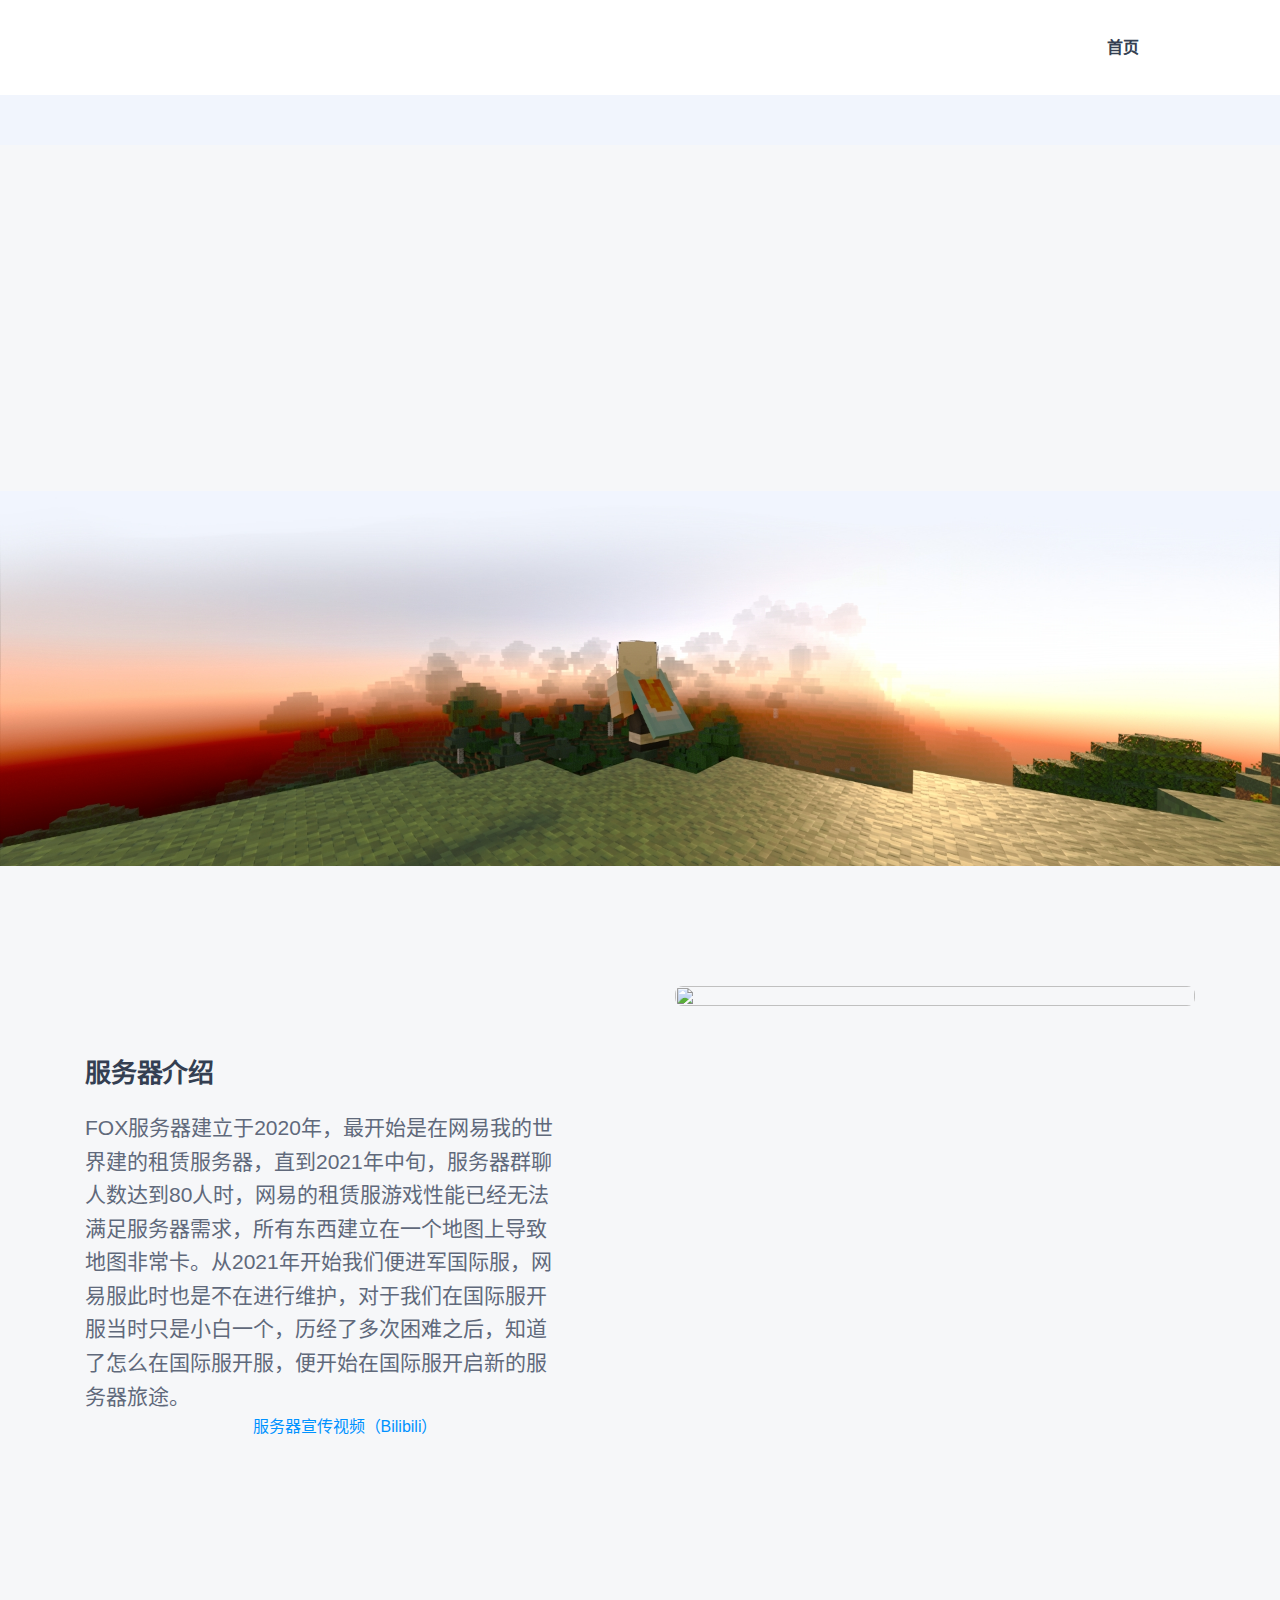
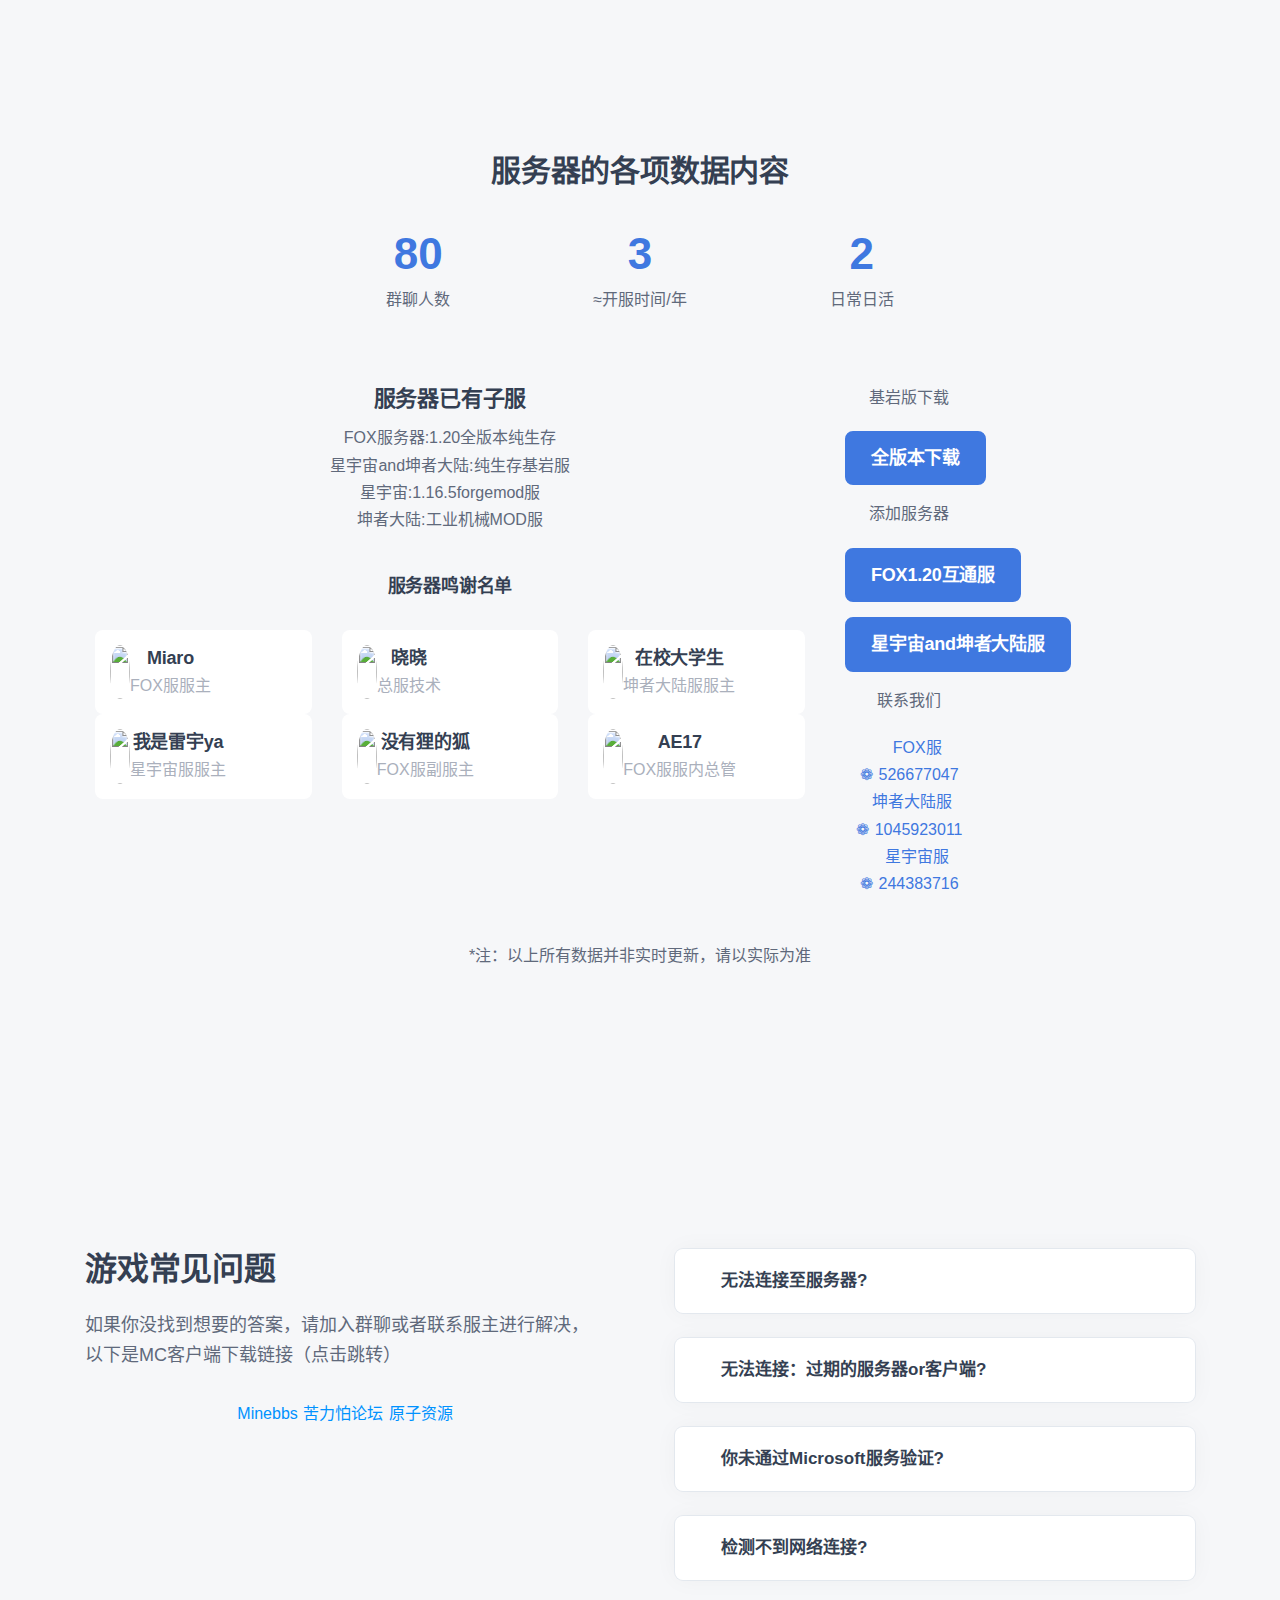
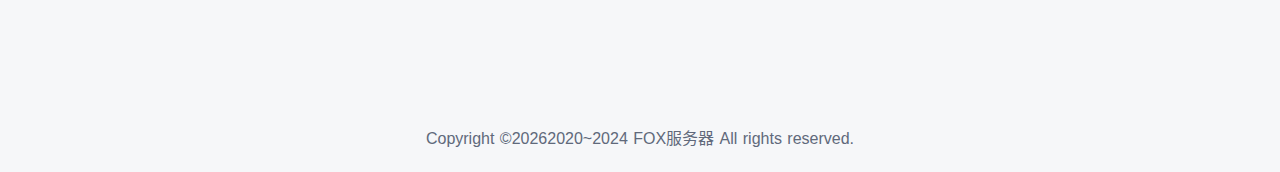
==== commit 79dbeff0: "Update 1.html" ====
--- a/1.html
+++ b/1.html
@@ -325,6 +325,7 @@
             <div class="row">
                 <div class="col-md-5">
                   <div class="block-footer-widget">
+                    <p>基岩版下载</p>
                         <a href="//mc.minebbs.com/" class="btn btn-primary mb-3" target="_blank">
                         <font size="4">全版本下载</font></a> 
     <p>添加服务器</p>
@@ -333,7 +334,6 @@
                         <font size="4">FOX1.20互通服</font></a>
                         <a href="minecraft://?addExternalServer=§d§k§l|§r§l§9坤者大陆§6S§be§cv§ae§gr§k§d||lineapp.mycloudnas.com:19132/" class="btn btn-primary mb-3" target="_blank">
                             <font size="4">星宇宙and坤者大陆服</font></a>
-                    <p>基岩版下载</p>
 <p>联系我们</p>
                         <ul class="list-unstyled block-social">
                             <li>
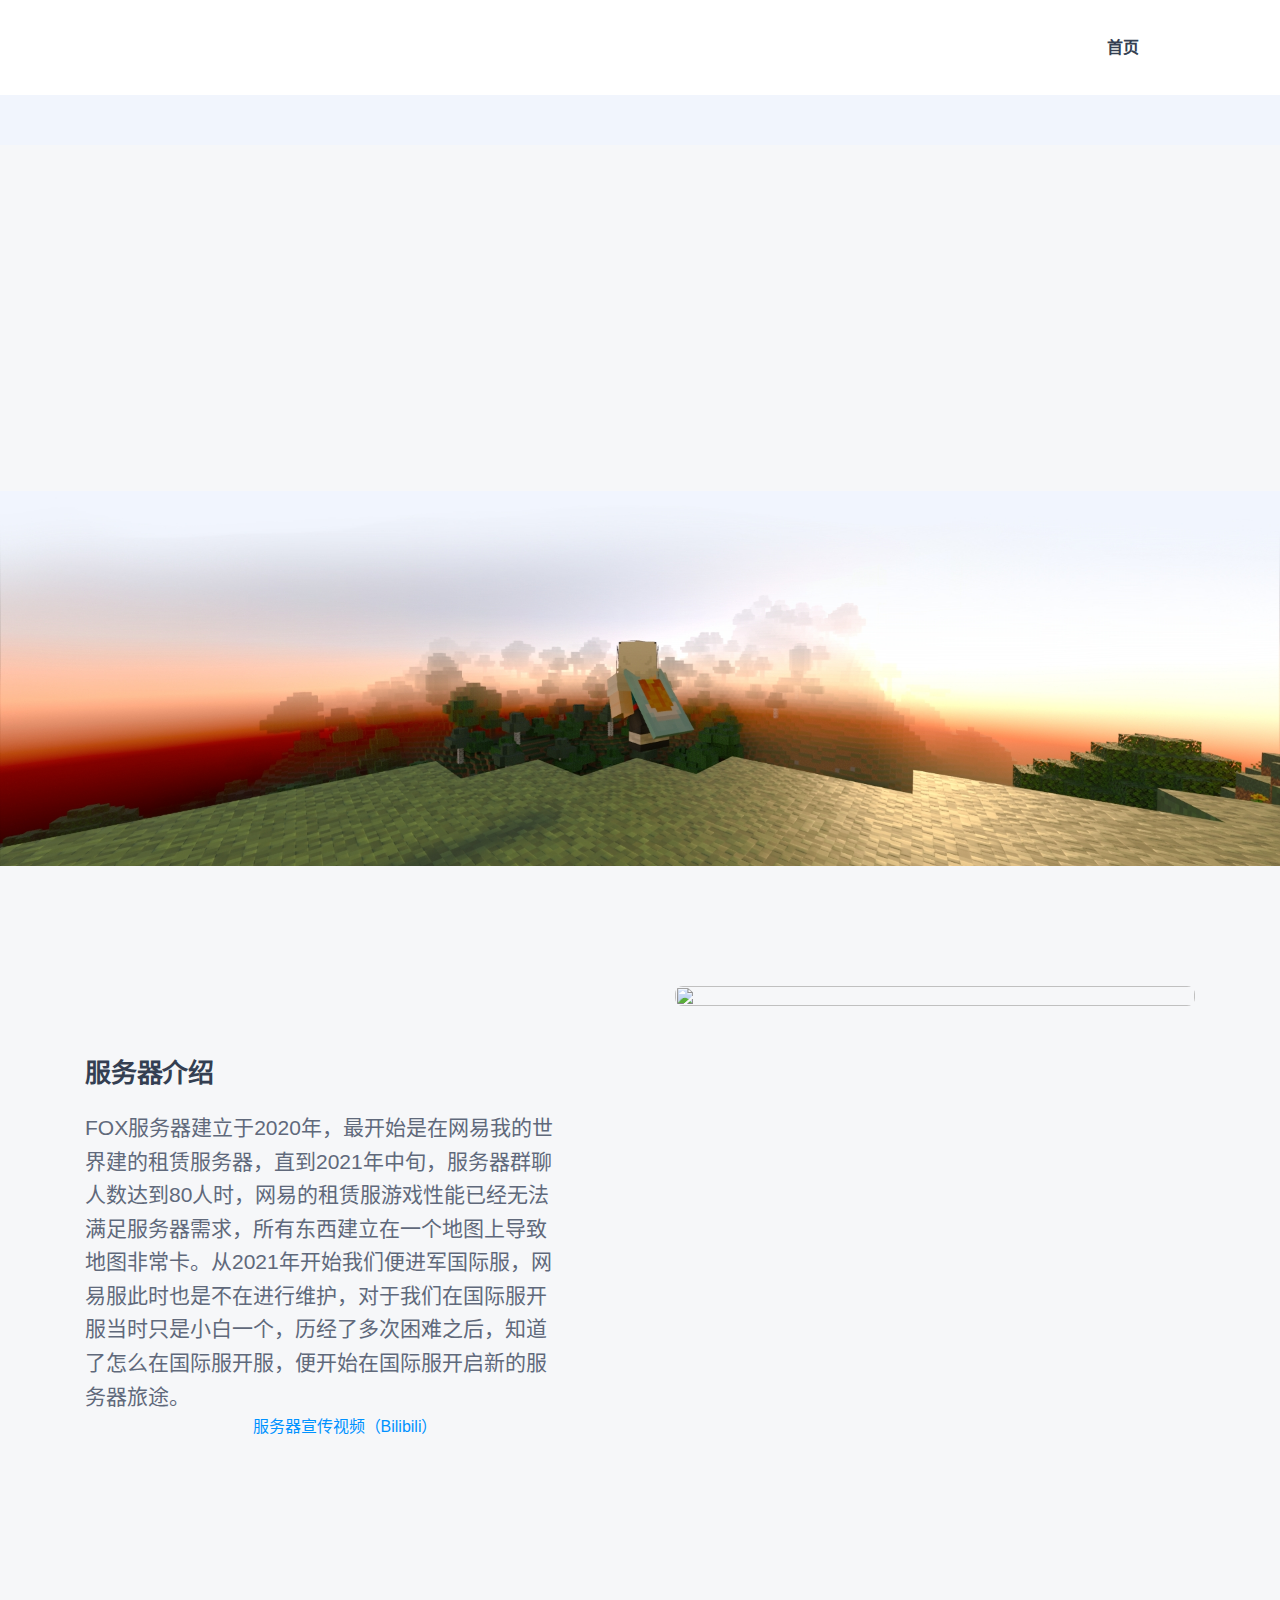
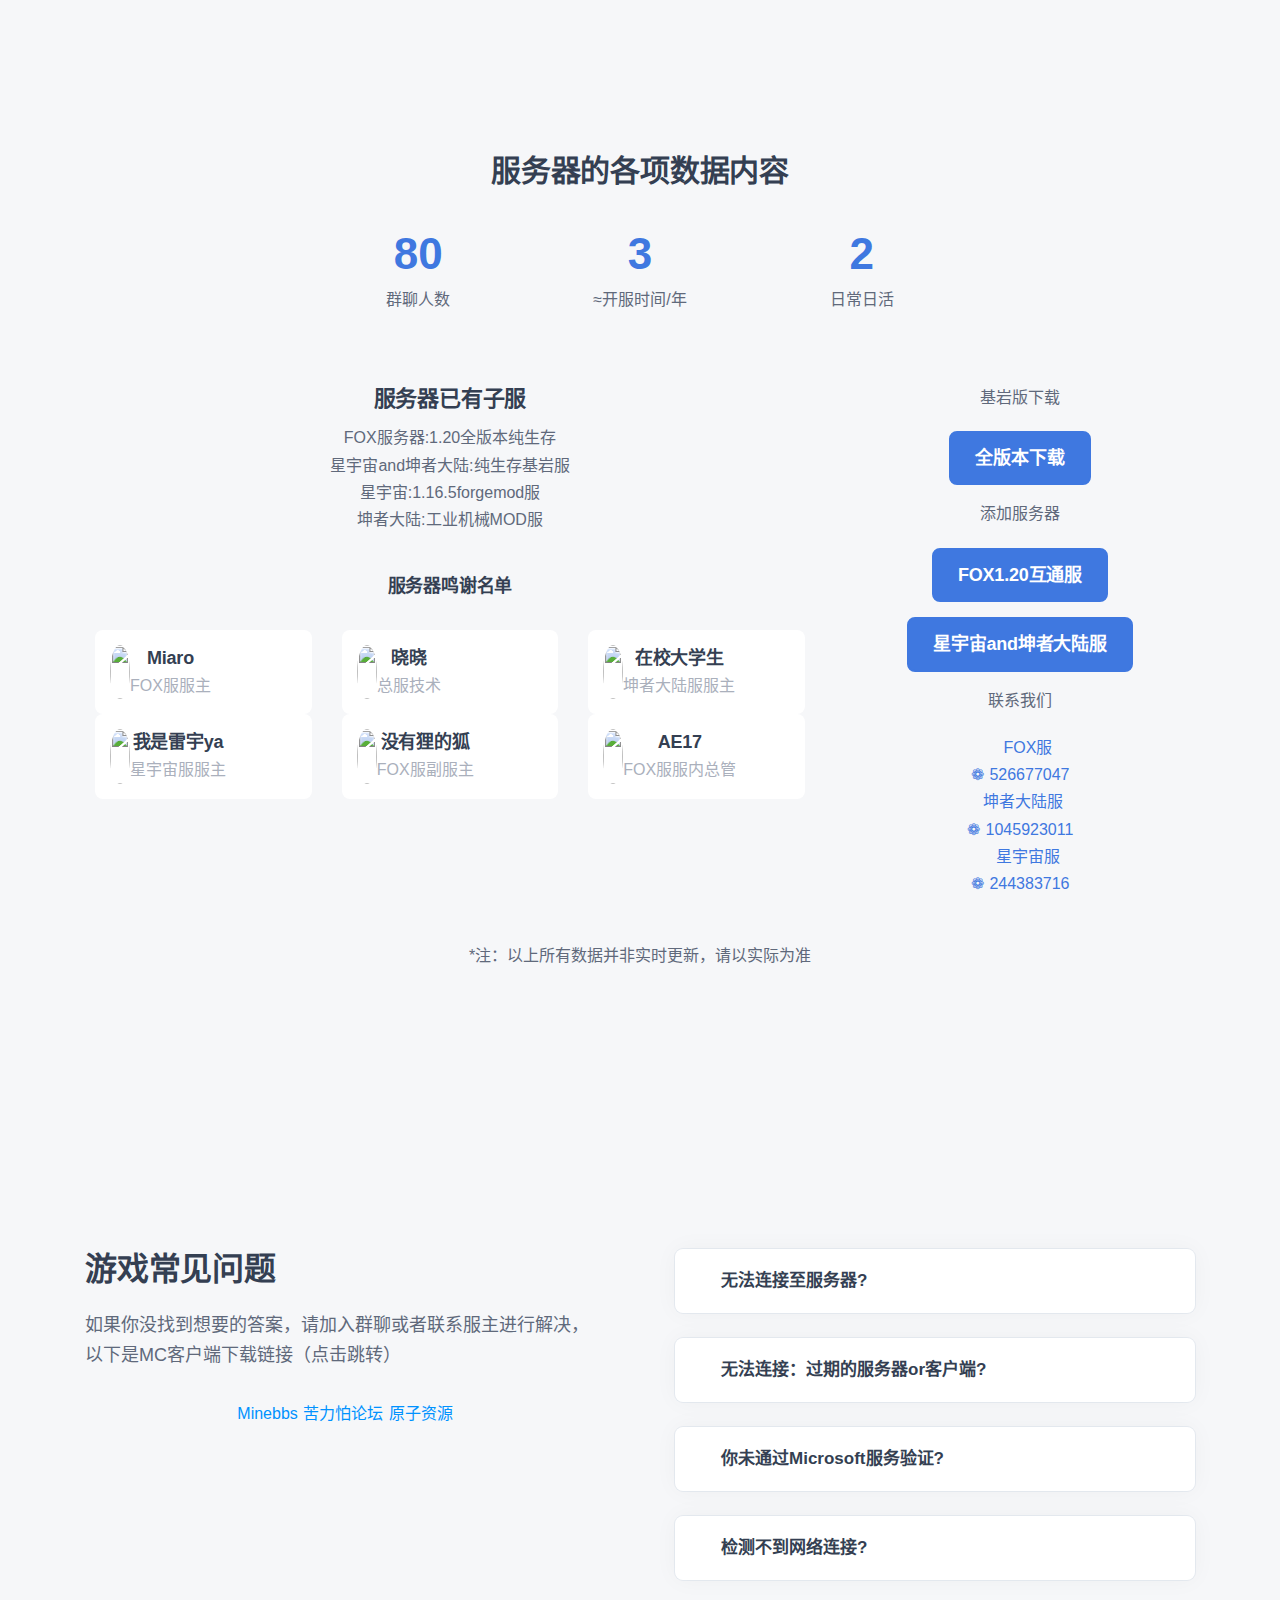
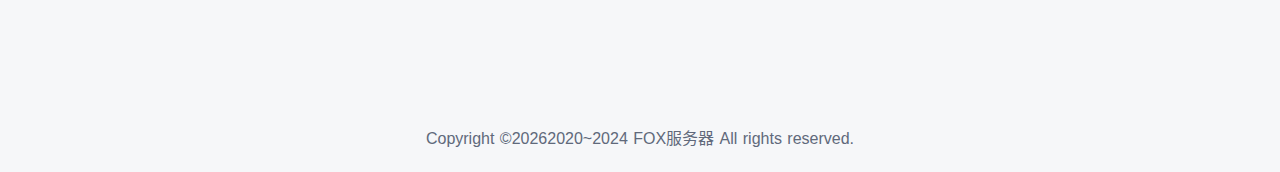
==== commit 8be0bc6a: "Update 1.html" ====
--- a/1.html
+++ b/1.html
@@ -323,7 +323,7 @@
 
           <div class="col-md-4">
             <div class="row">
-                <div class="col-md-5">
+                <div class="col-md-12">
                   <div class="block-footer-widget">
                     <p>基岩版下载</p>
                         <a href="//mc.minebbs.com/" class="btn btn-primary mb-3" target="_blank">
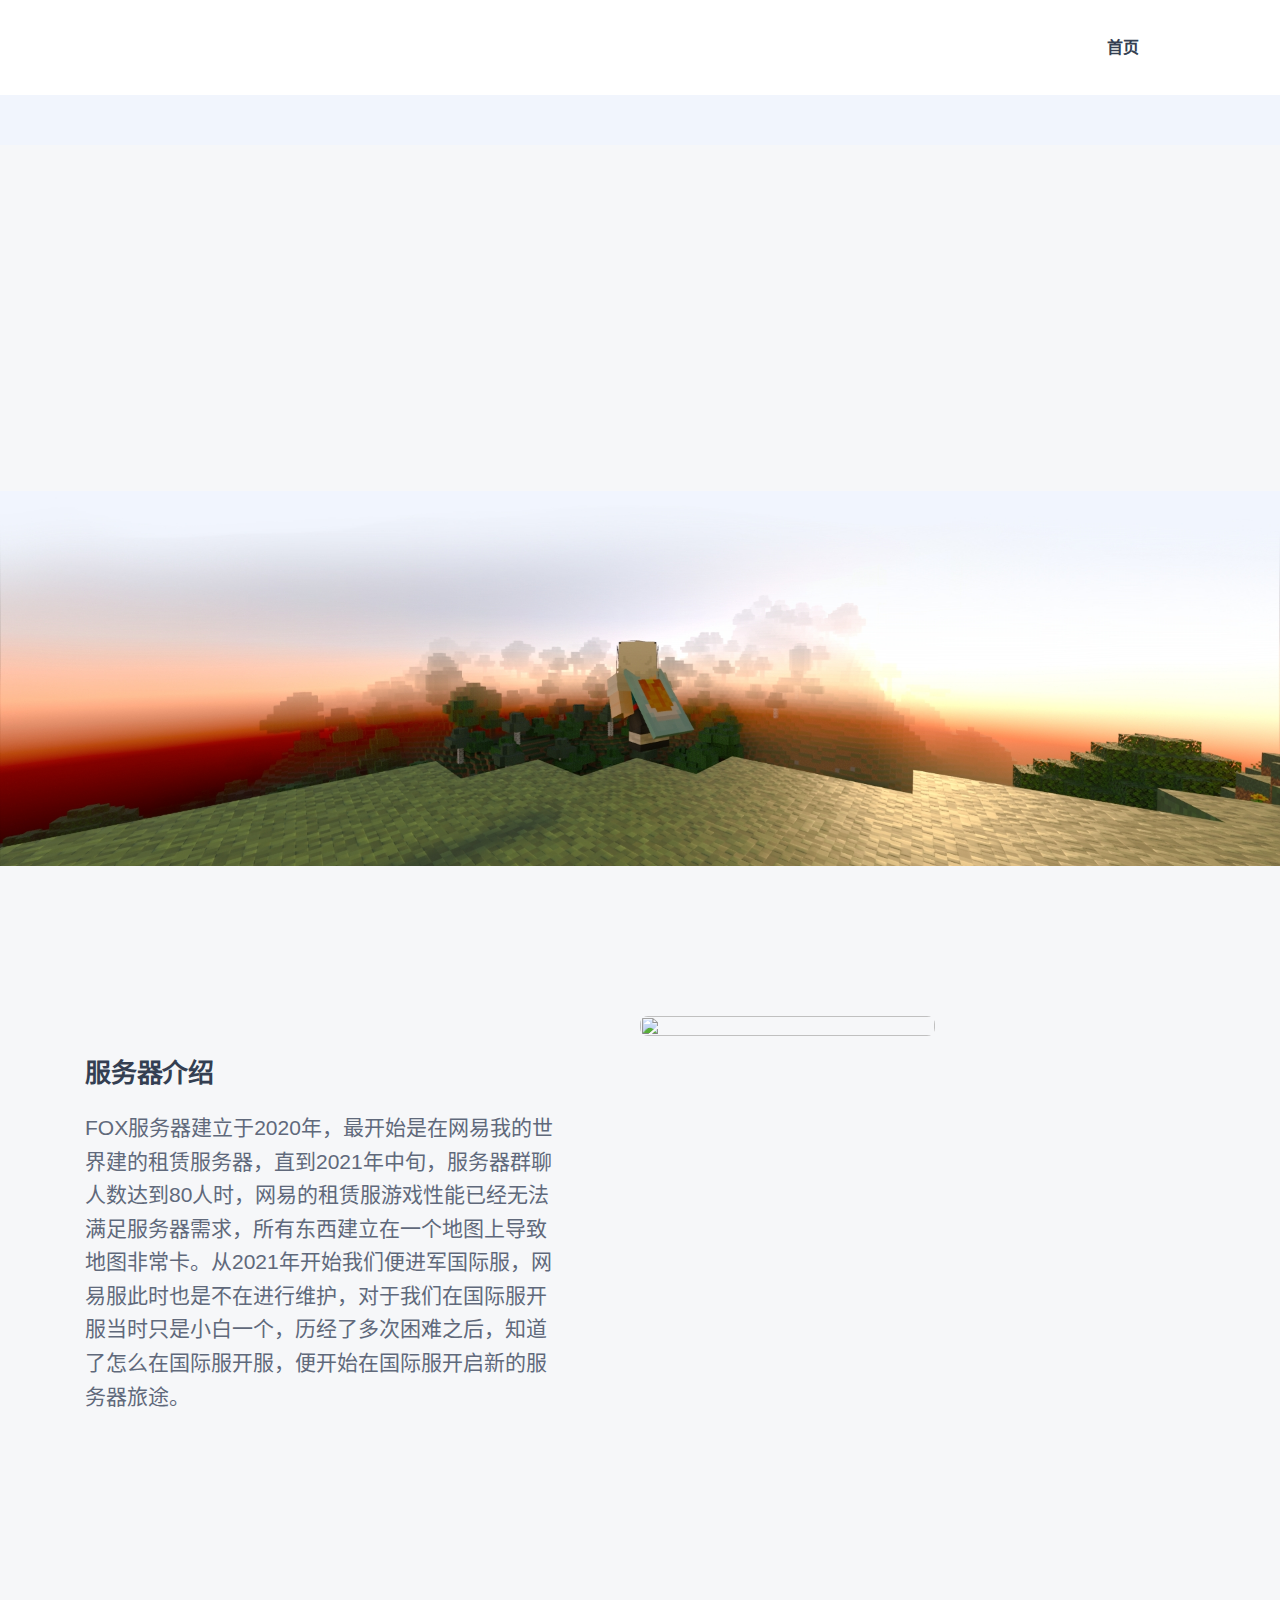
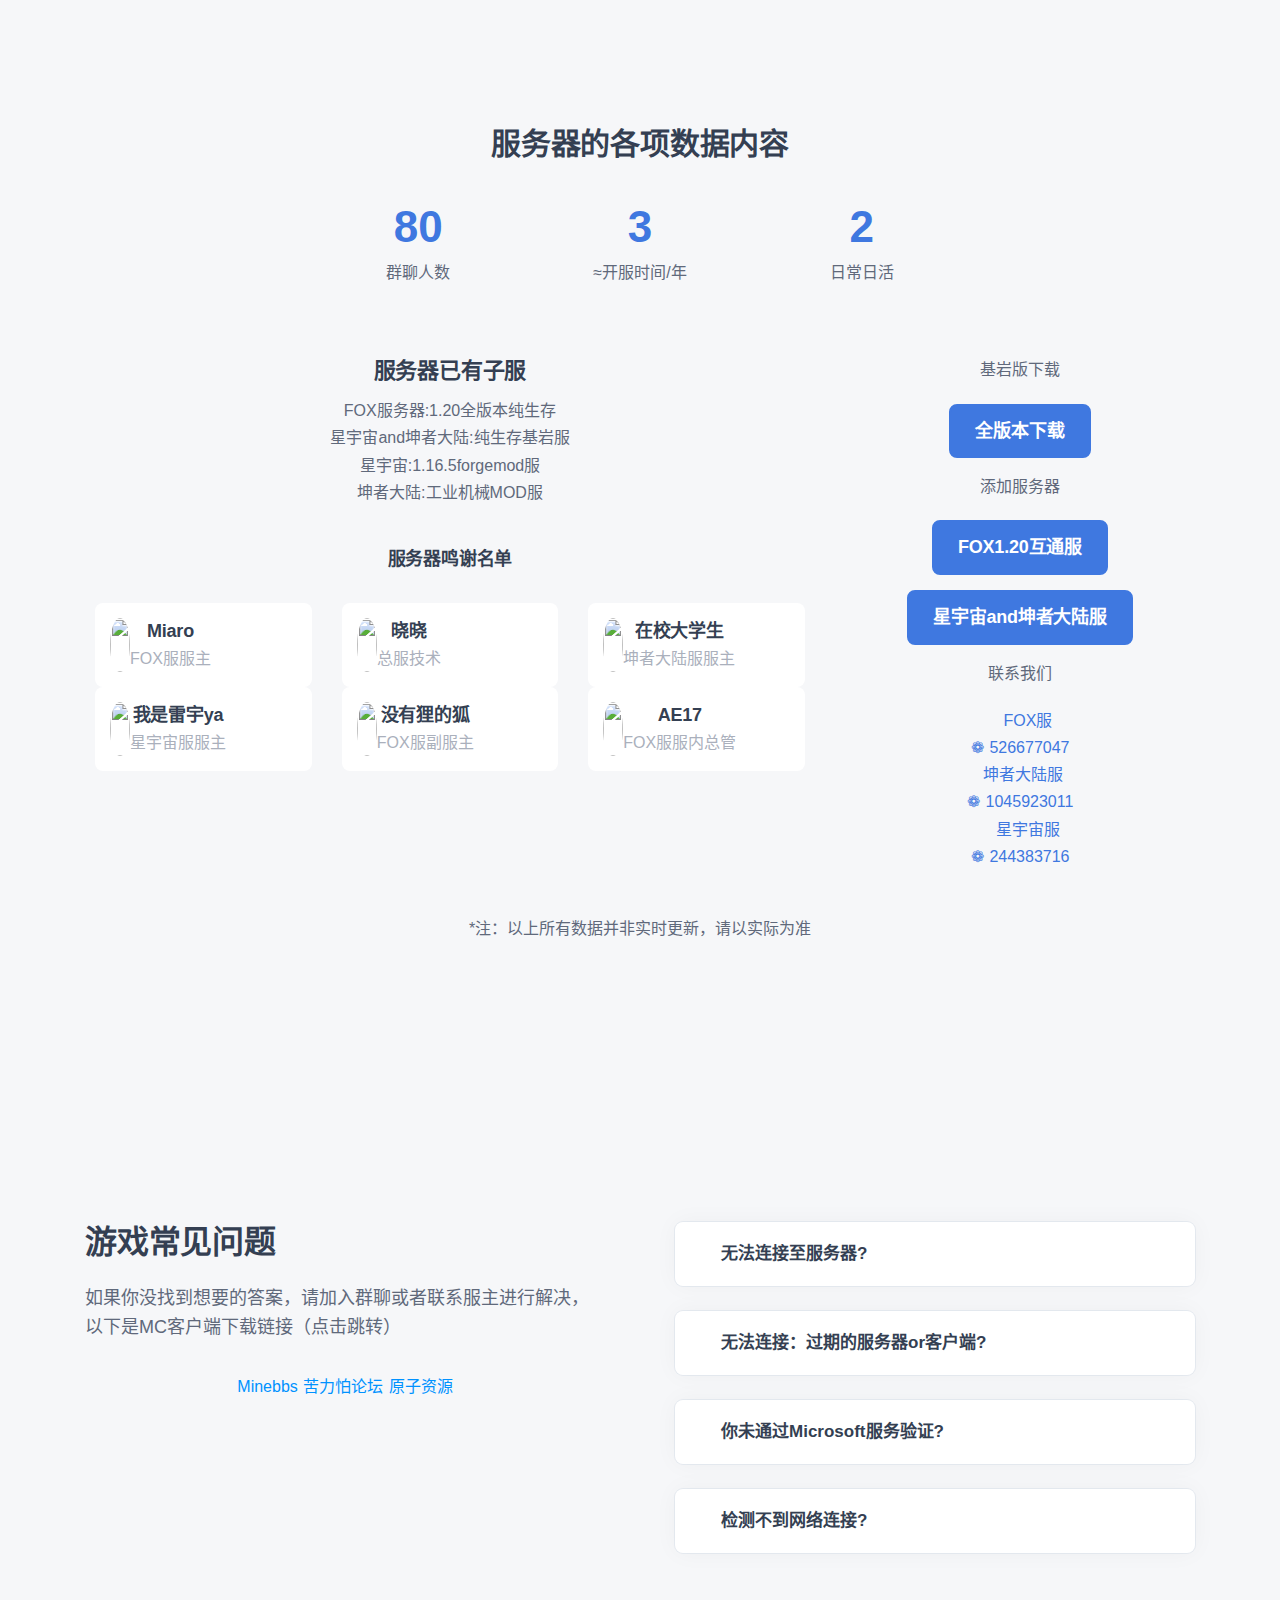
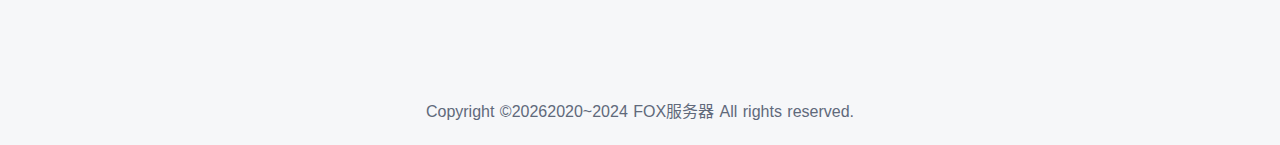
==== commit fa6f460f: "Update 1.html" ====
--- a/1.html
+++ b/1.html
@@ -184,7 +184,7 @@
                             <h2 class="mb-4 pe-xxl-15">服务器介绍</h2>
                             <p class="lead fs-lg mb-0">FOX服务器建立于2020年，最开始是在网易我的世界建的租赁服务器，直到2021年中旬，服务器群聊人数达到80人时，网易的租赁服游戏性能已经无法满足服务器需求，所有东西建立在一个地图上导致地图非常卡。从2021年开始我们便进军国际服，网易服此时也是不在进行维护，对于我们在国际服开服当时只是小白一个，历经了多次困难之后，知道了怎么在国际服开服，便开始在国际服开启新的服务器旅途。</p>
                           </div>
-                        </div><a href="" target="_blank" class="c16452">服务器宣传视频（Bilibili）</a>
+                        <!--div><a href="" target="_blank" class="c16452">服务器宣传视频（Bilibili）</a-->
                       </div>
                       <div class="item col-md-6" style="position: absolute; left: 50%; top: 0px;">
                         <figure class="lift rounded mb-6"><img src="images/slider-1.png" alt=""><a href="./single-project3.html"> </a></figure>
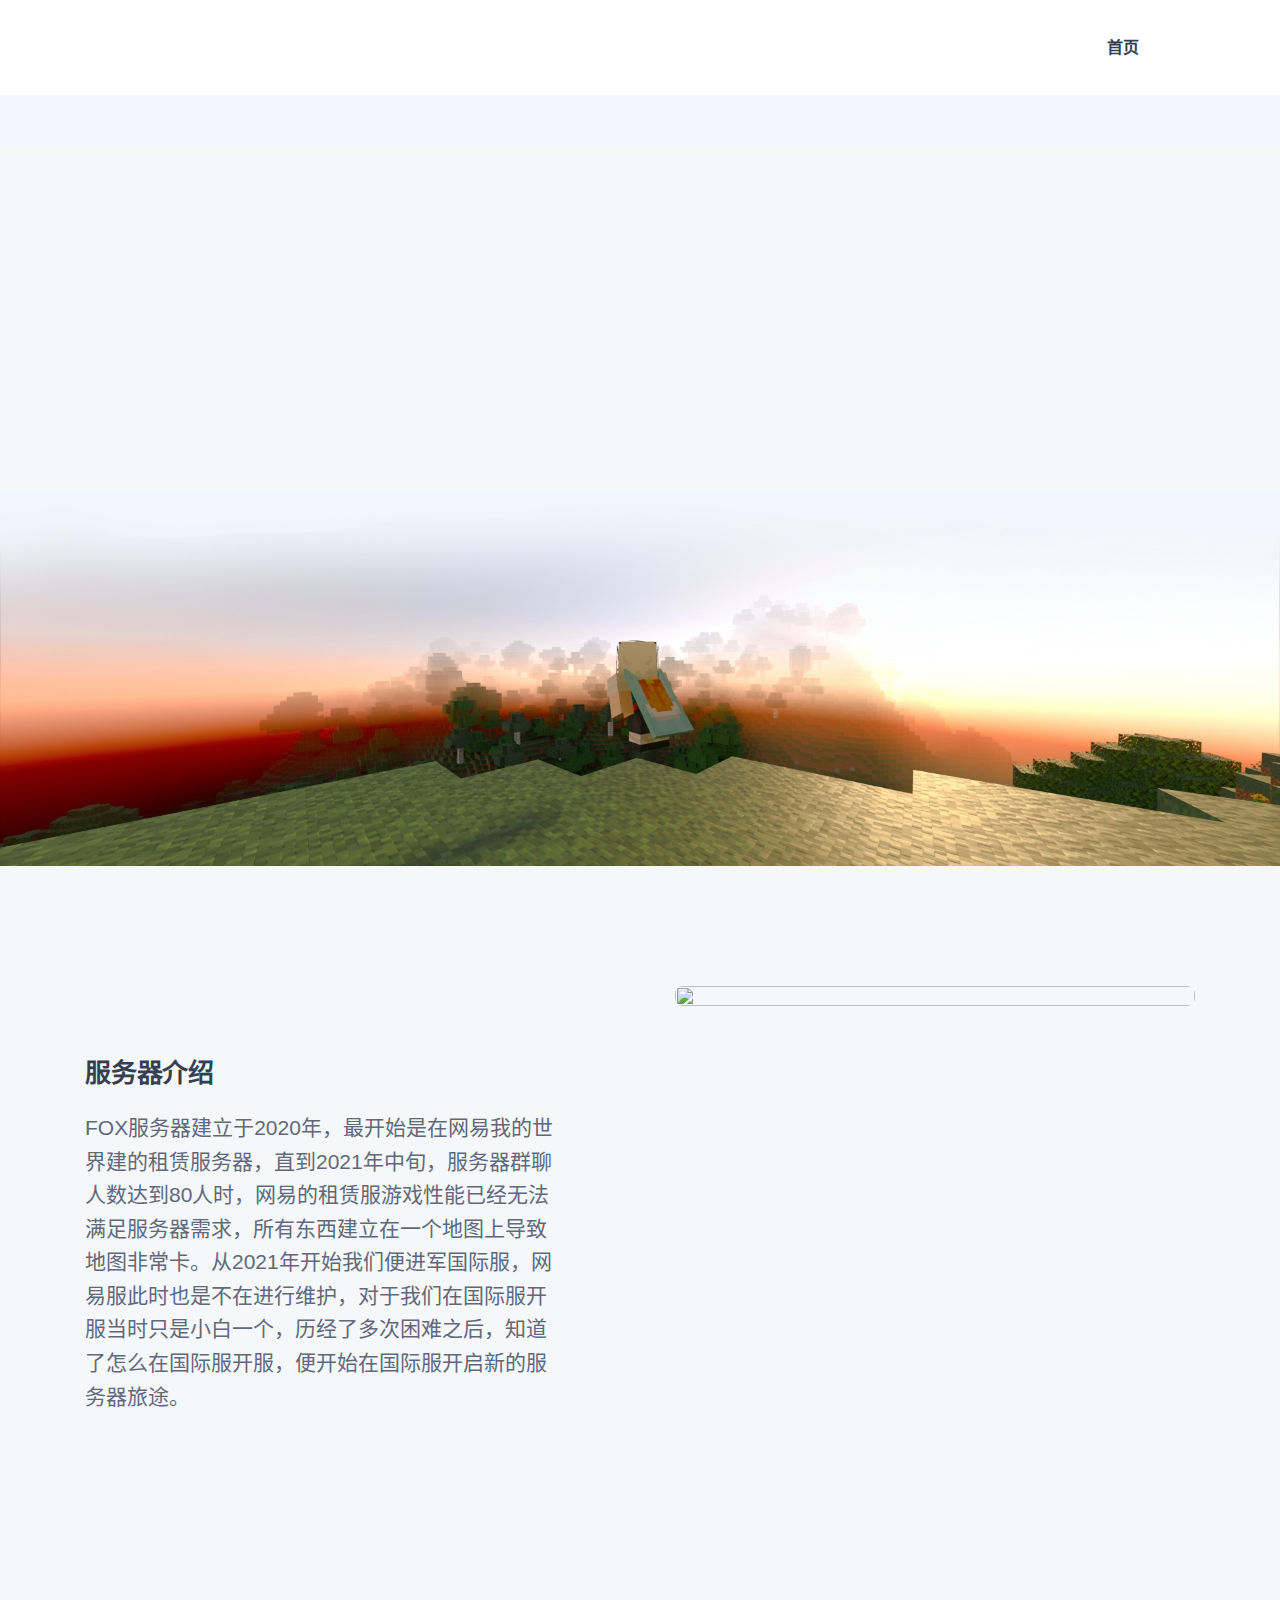
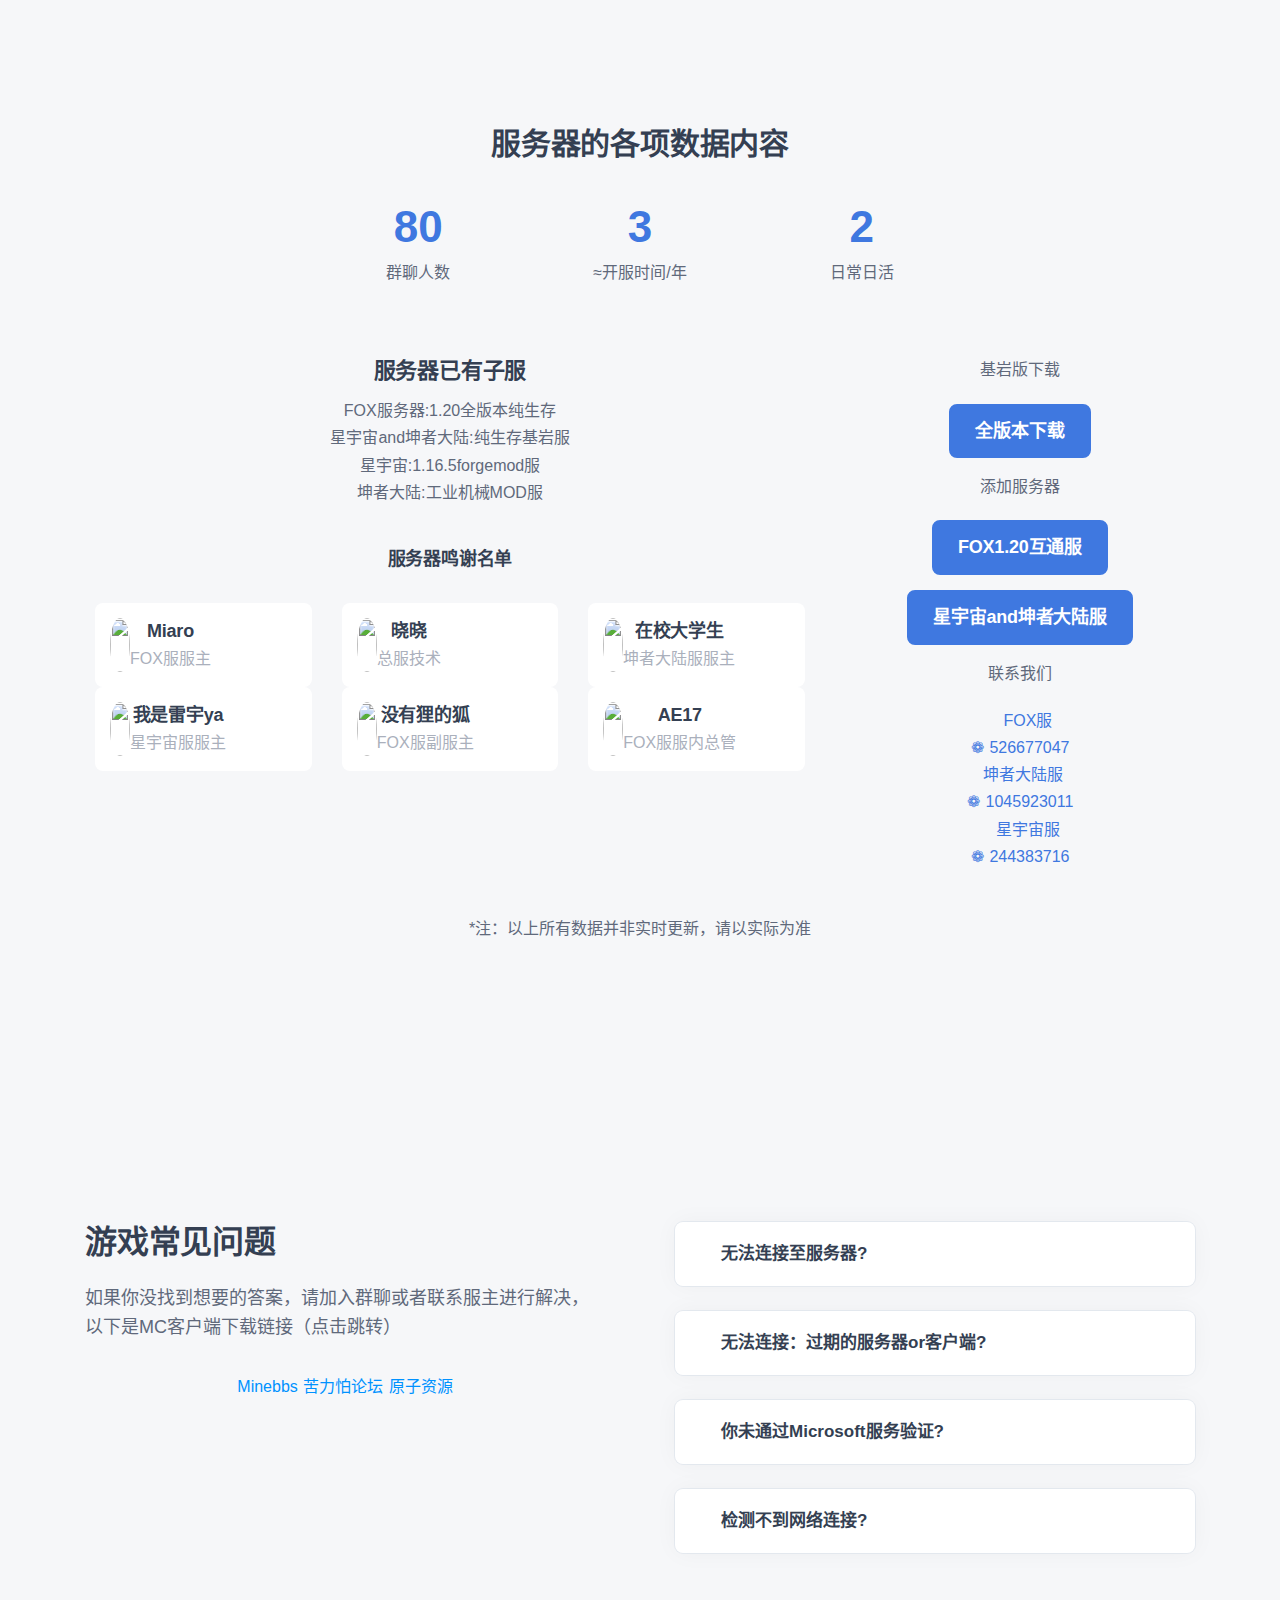
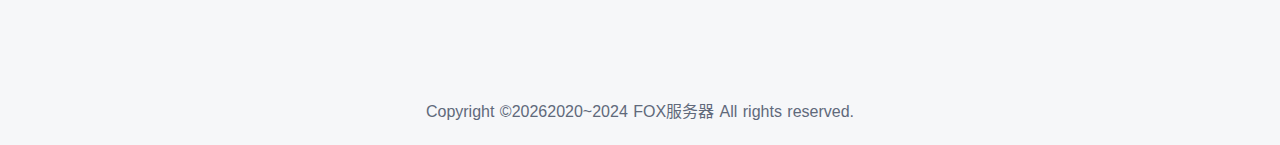
==== commit 6d860b58: "Update 1.html" ====
--- a/1.html
+++ b/1.html
@@ -184,7 +184,7 @@
                             <h2 class="mb-4 pe-xxl-15">服务器介绍</h2>
                             <p class="lead fs-lg mb-0">FOX服务器建立于2020年，最开始是在网易我的世界建的租赁服务器，直到2021年中旬，服务器群聊人数达到80人时，网易的租赁服游戏性能已经无法满足服务器需求，所有东西建立在一个地图上导致地图非常卡。从2021年开始我们便进军国际服，网易服此时也是不在进行维护，对于我们在国际服开服当时只是小白一个，历经了多次困难之后，知道了怎么在国际服开服，便开始在国际服开启新的服务器旅途。</p>
                           </div>
-                        <!--div><a href="" target="_blank" class="c16452">服务器宣传视频（Bilibili）</a-->
+                        </div>
                       </div>
                       <div class="item col-md-6" style="position: absolute; left: 50%; top: 0px;">
                         <figure class="lift rounded mb-6"><img src="images/slider-1.png" alt=""><a href="./single-project3.html"> </a></figure>
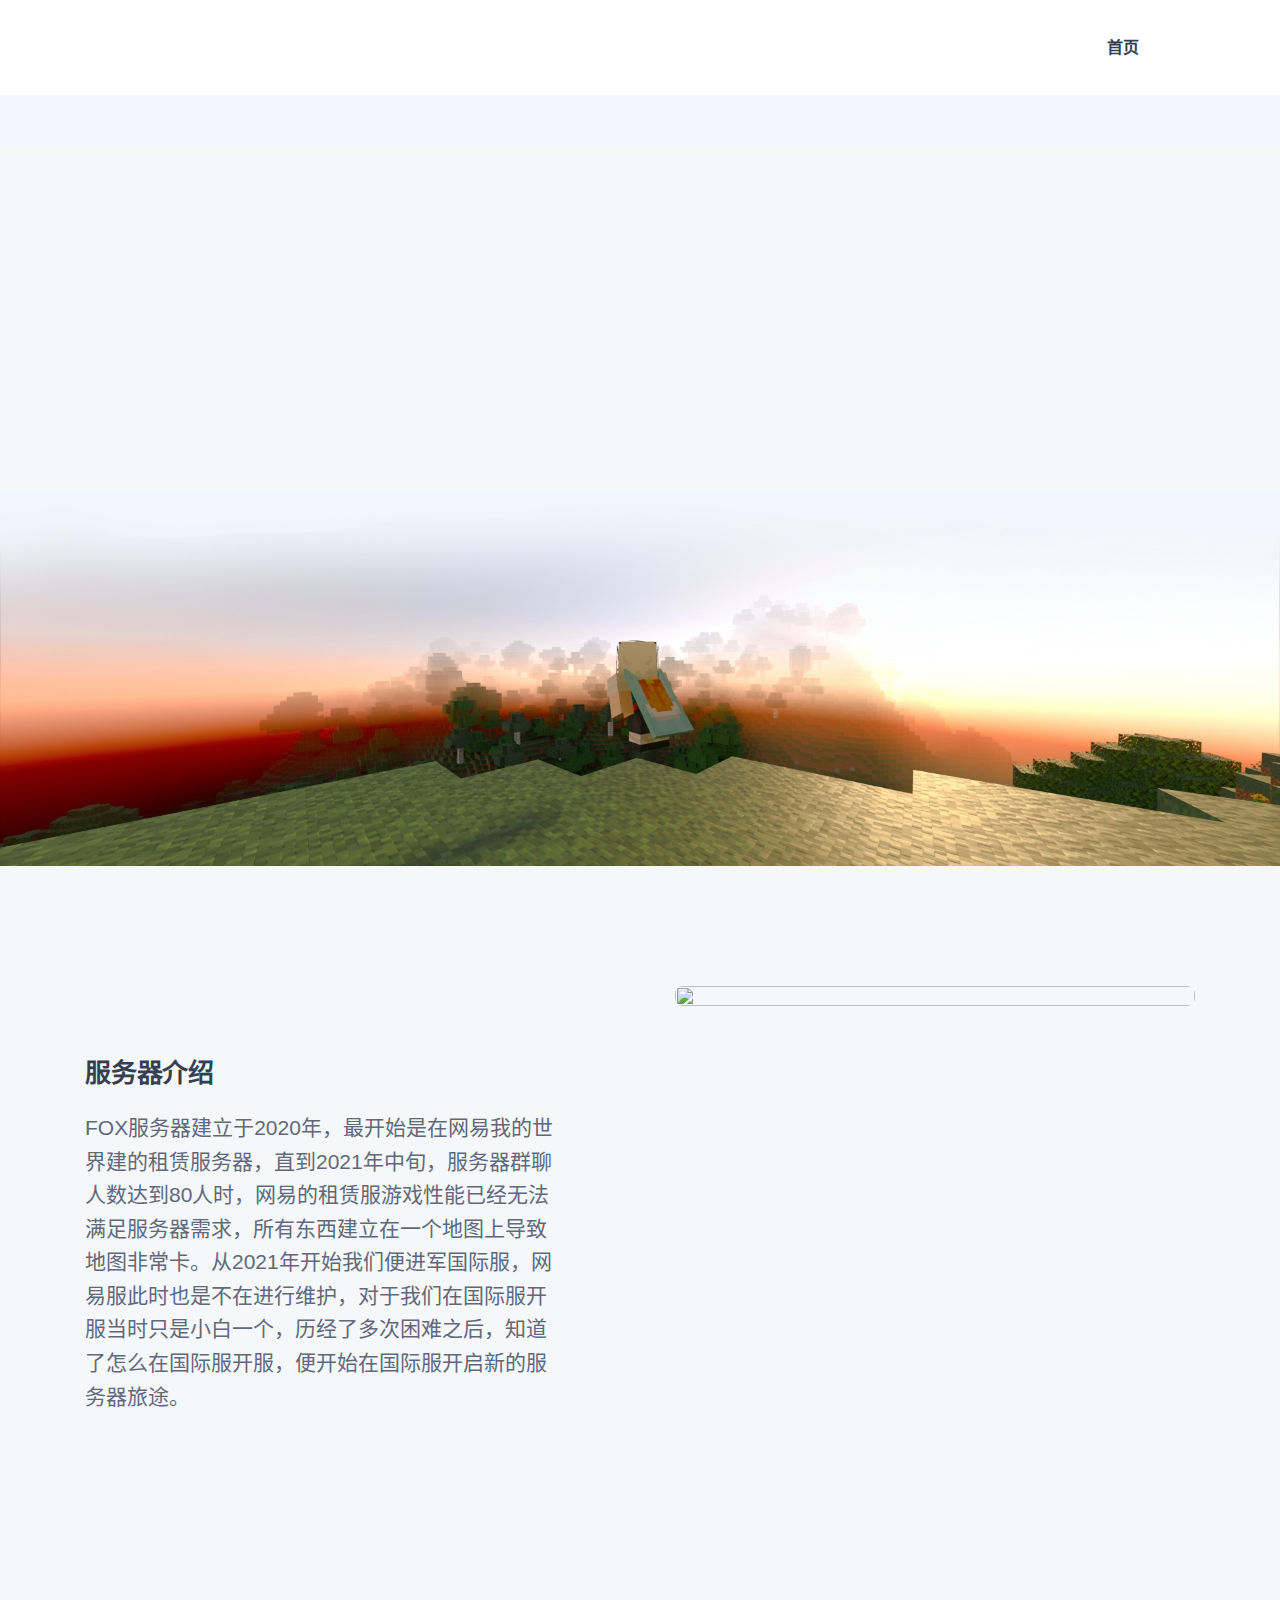
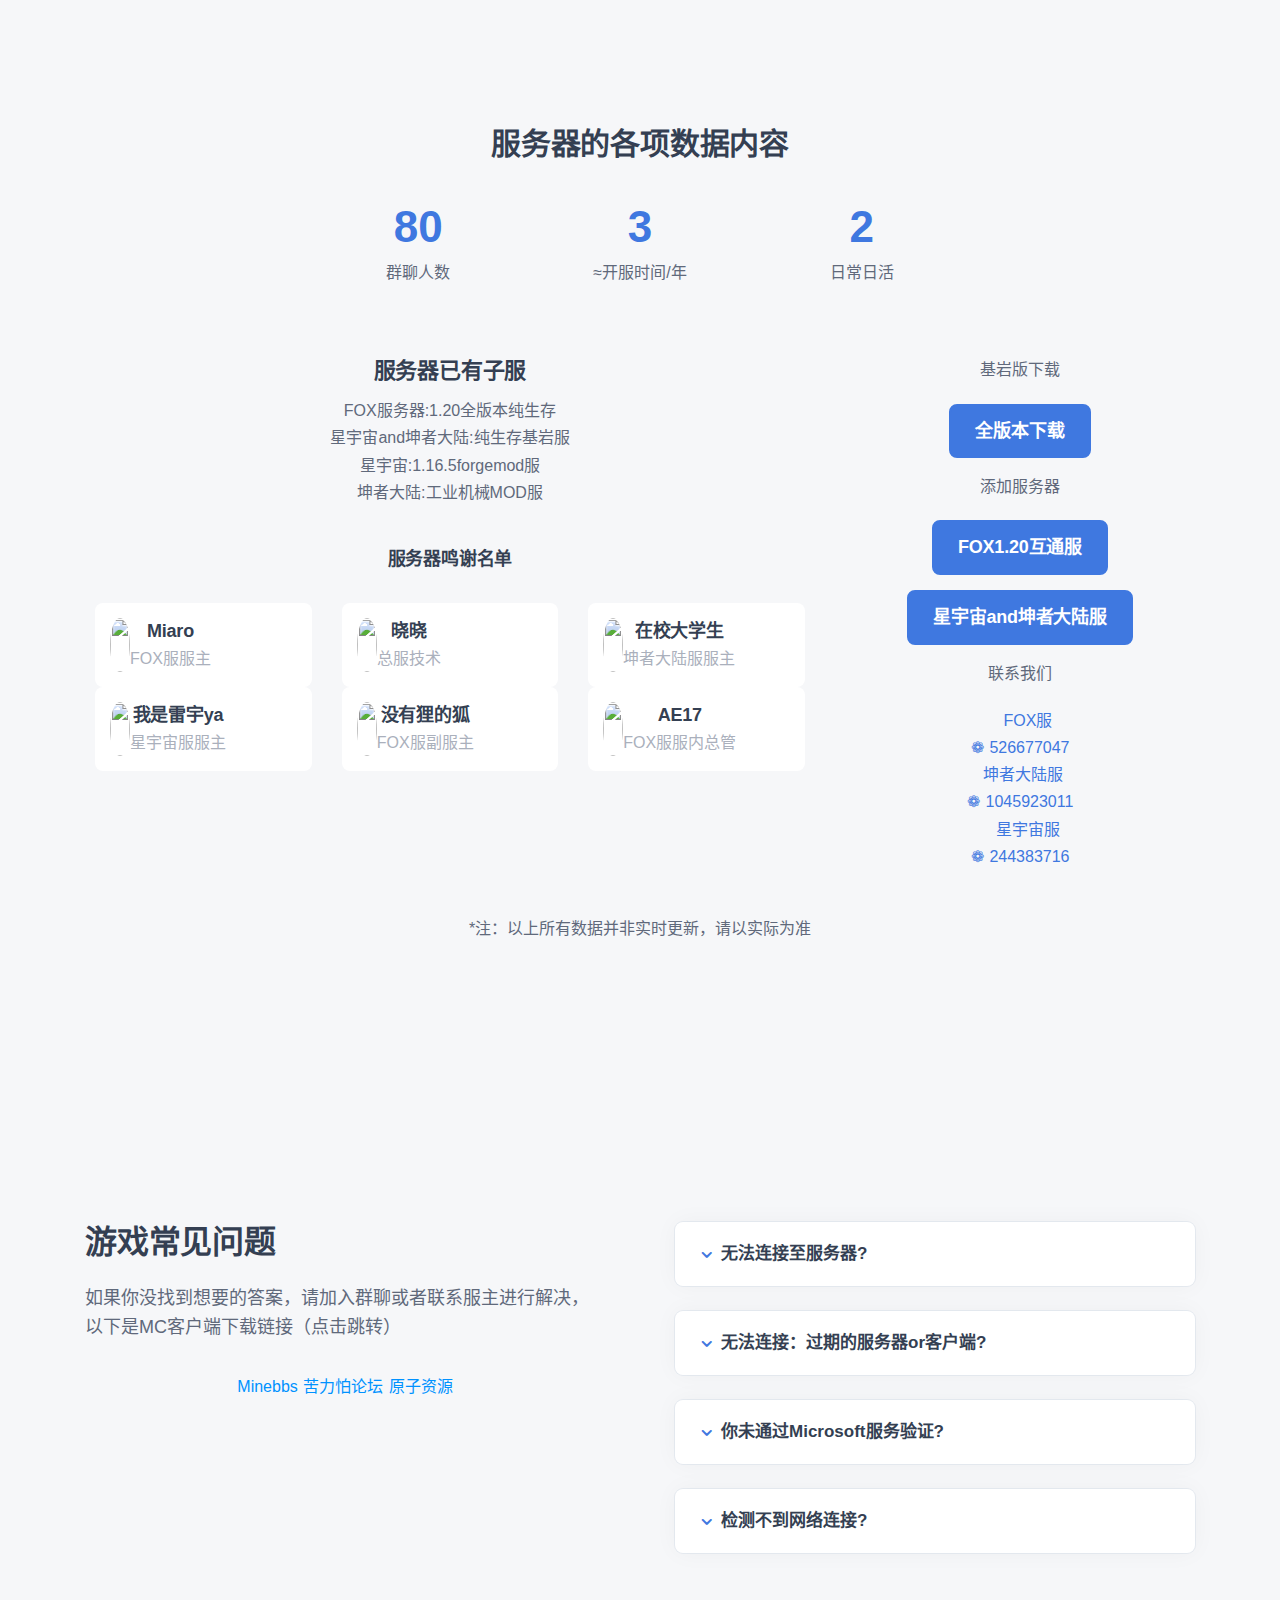
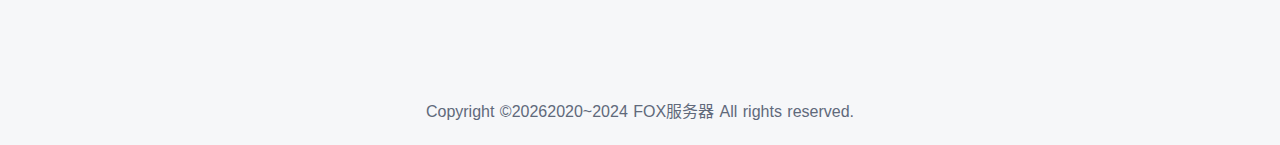
==== commit e19b653f: "Update 1.html" ====
--- a/1.html
+++ b/1.html
@@ -134,7 +134,7 @@
       <header class="wrapper bg-soft-primary pb-10">
         <nav class="navbar navbar-expand-lg classic navbar-light navbar-bg-light">
           <div class="container flex-lg-row flex-nowrap align-items-center">
-            <div class="navbar-brand w-100"><a href="./index.html"><img src="assets/images/foxplay.png" alt=""></a></div>
+            <div class="navbar-brand w-100"><a href="./index.html"><img src="assets/images/foxplay2.png" alt=""></a></div>
             <div class="navbar-collapse offcanvas offcanvas-nav offcanvas-start">
               <div class="offcanvas-body ms-lg-auto d-flex flex-column h-100">
                 <ul class="navbar-nav">
--- a/css/style1.css
+++ b/css/style1.css
@@ -1,3 +1,3 @@
 @charset "UTF-8";
-:root{--bs-gray-100:#fefefe;--bs-gray-200:#f6f7f9;--bs-gray-300:#cacaca;--bs-gray-400:#aab0bc;--bs-gray-500:#959ca9;--bs-gray-600:#60697b;--bs-gray-700:#2f353a;--bs-gray-800:#21262c;--bs-gray-900:#1e2228;--bs-blue:#3f78e0;--bs-sky:#5eb9f0;--bs-purple:#747ed1;--bs-grape:#605dba;--bs-violet:#a07cc5;--bs-pink:#d16b86;--bs-fuchsia:#e668b3;--bs-red:#e2626b;--bs-orange:#f78b77;--bs-yellow:#fab758;--bs-green:#45c4a0;--bs-leaf:#7cb798;--bs-aqua:#54a8c7;--bs-navy:#343f52;--bs-ash:#9499a3;--bs-white:#fff;--bs-light:#fefefe;--bs-gray:#f6f7f9;--bs-dark:#262b32;--bs-primary:#3f78e0;--bs-secondary:#aab0bc;--bs-success:#45c4a0;--bs-info:#54a8c7;--bs-warning:#fab758;--bs-danger:#e2626b;--bs-blue-rgb:63,120,224;--bs-sky-rgb:94,185,240;--bs-purple-rgb:116,126,209;--bs-grape-rgb:96,93,186;--bs-violet-rgb:160,124,197;--bs-pink-rgb:209,107,134;--bs-fuchsia-rgb:230,104,179;--bs-red-rgb:226,98,107;--bs-orange-rgb:247,139,119;--bs-yellow-rgb:250,183,88;--bs-green-rgb:69,196,160;--bs-leaf-rgb:124,183,152;--bs-aqua-rgb:84,168,199;--bs-navy-rgb:52,63,82;--bs-ash-rgb:148,153,163;--bs-white-rgb:255,255,255;--bs-light-rgb:254,254,254;--bs-gray-rgb:246,247,249;--bs-dark-rgb:38,43,50;--bs-primary-rgb:63,120,224;--bs-secondary-rgb:170,176,188;--bs-success-rgb:69,196,160;--bs-info-rgb:84,168,199;--bs-warning-rgb:250,183,88;--bs-danger-rgb:226,98,107;--bs-white-rgb:255,255,255;--bs-black-rgb:0,0,0;--bs-body-color-rgb:96,105,123;--bs-body-bg-rgb:254,254,254;--bs-font-sans-serif:"Manrope",sans-serif;--bs-font-monospace:SFMono-Regular,Menlo,Monaco,Consolas,"Liberation Mono","Courier New",monospace;--bs-gradient:linear-gradient(180deg, rgba(255, 255, 255, 0.15), rgba(255, 255, 255, 0));--bs-root-font-size:20px;--bs-body-font-family:var(--bs-font-sans-serif);--bs-body-font-size:0.8rem;--bs-body-font-weight:500;--bs-body-line-height:1.7;--bs-body-color:#60697b;--bs-body-bg:#fefefe;--bs-border-width:1px;--bs-border-style:solid;--bs-border-color:#cacaca;--bs-border-color-translucent:rgba(0, 0, 0, 0.175);--bs-border-radius:0.4rem;--bs-border-radius-sm:0.2rem;--bs-border-radius-lg:0.4rem;--bs-border-radius-xl:0.8rem;--bs-border-radius-2xl:2rem;--bs-border-radius-pill:50rem;--bs-heading-color:#343f52;--bs-link-color:#3f78e0;--bs-link-hover-color:#3f78e0;--bs-code-color:#60697b;--bs-highlight-bg:#fef1de}*,::after,::before{box-sizing:border-box}:root{font-size:var(--bs-root-font-size)}body{margin:0;font-family:var(--bs-body-font-family);font-size:var(--bs-body-font-size);font-weight:var(--bs-body-font-weight);line-height:var(--bs-body-line-height);color:var(--bs-body-color);text-align:var(--bs-body-text-align);background-color:var(--bs-body-bg);-webkit-text-size-adjust:100%;-webkit-tap-highlight-color:transparent}hr{margin:4.5rem 0;color:rgba(164,174,198,.2);border:0;border-top:1px solid;opacity:1}.h1,.h2,.h3,.h4,.h5,.h6,h1,h2,h3,h4,h5,h6{margin-top:0;margin-bottom:.5rem;font-weight:700;line-height:1.2;color:#343f52}.h1,h1{font-size:calc(1.27rem + .24vw)}@media (min-width:1200px){.h1,h1{font-size:1.45rem}}.h2,h2{font-size:calc(1.255rem + .06vw)}@media (min-width:1200px){.h2,h2{font-size:1.3rem}}.h3,h3{font-size:1.1rem}.h4,h4{font-size:.95rem}.h5,h5{font-size:.9rem}.h6,h6{font-size:.85rem}p{margin-top:0;margin-bottom:1rem}abbr[title]{-webkit-text-decoration:underline dotted;text-decoration:underline dotted;cursor:help;-webkit-text-decoration-skip-ink:none;text-decoration-skip-ink:none}address{margin-bottom:1rem;font-style:normal;line-height:inherit}ol,ul{padding-left:2rem}dl,ol,ul{margin-top:0;margin-bottom:1rem}ol ol,ol ul,ul ol,ul ul{margin-bottom:0}dt{font-weight:700}dd{margin-bottom:.5rem;margin-left:0}blockquote{margin:0 0 1rem}b,strong{font-weight:bolder}.small,small{font-size:.6rem}.mark,mark{padding:.05rem .4rem .2rem;background-color:var(--bs-highlight-bg)}sub,sup{position:relative;font-size:.75em;line-height:0;vertical-align:baseline}sub{bottom:-.25em}sup{top:-.5em}a{color:var(--bs-link-color);text-decoration:none}a:hover{color:var(--bs-link-hover-color)}a:not([href]):not([class]),a:not([href]):not([class]):hover{color:inherit;text-decoration:none}code,kbd,pre,samp{font-family:var(--bs-font-monospace);font-size:1em}pre{display:block;margin-top:0;margin-bottom:1rem;overflow:auto;font-size:.65rem;color:#273444}pre code{font-size:inherit;color:inherit;word-break:normal}code{font-size:.65rem;color:var(--bs-code-color);word-wrap:break-word}a>code{color:inherit}kbd{padding:.1875rem .375rem;font-size:.65rem;color:#60697b;background-color:var(--bs-body-color);border-radius:.2rem}kbd kbd{padding:0;font-size:1em}figure{margin:0 0 1rem}img,svg{vertical-align:middle}table{caption-side:bottom;border-collapse:collapse}caption{padding-top:.9rem;padding-bottom:.9rem;color:#aab0bc;text-align:left}th{text-align:inherit;text-align:-webkit-match-parent}tbody,td,tfoot,th,thead,tr{border-color:inherit;border-style:solid;border-width:0}label{display:inline-block}button{border-radius:0}button:focus:not(:focus-visible){outline:0}button,input,optgroup,select,textarea{margin:0;font-family:inherit;font-size:inherit;line-height:inherit}button,select{text-transform:none}[role=button]{cursor:pointer}select{word-wrap:normal}select:disabled{opacity:1}[list]:not([type=date]):not([type=datetime-local]):not([type=month]):not([type=week]):not([type=time])::-webkit-calendar-picker-indicator{display:none!important}[type=button],[type=reset],[type=submit],button{-webkit-appearance:button}[type=button]:not(:disabled),[type=reset]:not(:disabled),[type=submit]:not(:disabled),button:not(:disabled){cursor:pointer}::-moz-focus-inner{padding:0;border-style:none}textarea{resize:vertical}fieldset{min-width:0;padding:0;margin:0;border:0}legend{float:left;width:100%;padding:0;margin-bottom:.5rem;font-size:calc(1.275rem + .3vw);line-height:inherit}@media (min-width:1200px){legend{font-size:1.5rem}}legend+*{clear:left}::-webkit-datetime-edit-day-field,::-webkit-datetime-edit-fields-wrapper,::-webkit-datetime-edit-hour-field,::-webkit-datetime-edit-minute,::-webkit-datetime-edit-month-field,::-webkit-datetime-edit-text,::-webkit-datetime-edit-year-field{padding:0}::-webkit-inner-spin-button{height:auto}[type=search]{outline-offset:-2px;-webkit-appearance:textfield}::-webkit-search-decoration{-webkit-appearance:none}::-webkit-color-swatch-wrapper{padding:0}::-webkit-file-upload-button{font:inherit;-webkit-appearance:button}::file-selector-button{font:inherit;-webkit-appearance:button}output{display:inline-block}iframe{border:0}summary{display:list-item;cursor:pointer}progress{vertical-align:baseline}[hidden]{display:none!important}.lead{font-size:.9rem;font-weight:500}.display-1{font-size:calc(1.365rem + 1.38vw);font-weight:700;line-height:1.2}@media (min-width:1200px){.display-1{font-size:2.4rem}}.display-2{font-size:calc(1.345rem + 1.14vw);font-weight:700;line-height:1.2}@media (min-width:1200px){.display-2{font-size:2.2rem}}.display-3{font-size:calc(1.325rem + .9vw);font-weight:700;line-height:1.2}@media (min-width:1200px){.display-3{font-size:2rem}}.display-4{font-size:calc(1.305rem + .66vw);font-weight:700;line-height:1.2}@media (min-width:1200px){.display-4{font-size:1.8rem}}.display-5{font-size:calc(1.285rem + .42vw);font-weight:700;line-height:1.2}@media (min-width:1200px){.display-5{font-size:1.6rem}}.display-6{font-size:calc(1.265rem + .18vw);font-weight:700;line-height:1.2}@media (min-width:1200px){.display-6{font-size:1.4rem}}.list-unstyled{padding-left:0;list-style:none}.list-inline{padding-left:0;list-style:none}.list-inline-item{display:inline-block}.list-inline-item:not(:last-child){margin-right:.5rem}.initialism{font-size:.6rem;text-transform:uppercase}.blockquote{margin-bottom:1rem;font-size:.85rem}.blockquote>:last-child{margin-bottom:0}.blockquote-footer{margin-top:-1rem;margin-bottom:1rem;font-size:.6rem;color:#aab0bc}.blockquote-footer::before{content:"\2014\a0"}.img-fluid{max-width:100%;height:auto}.img-thumbnail{padding:.25rem;background-color:#fefefe;border:1px solid var(--bs-border-color);border-radius:.4rem;box-shadow:0 .25rem .75rem rgba(30,34,40,.02);max-width:100%;height:auto}.figure{display:inline-block}.figure-img{margin-bottom:.5rem;line-height:1}.figure-caption{font-size:.6rem;color:#60697b}.container,.container-fluid,.container-lg,.container-md,.container-sm,.container-xl,.container-xxl{--bs-gutter-x:1.5rem;--bs-gutter-y:0;width:100%;padding-right:calc(var(--bs-gutter-x) * .5);padding-left:calc(var(--bs-gutter-x) * .5);margin-right:auto;margin-left:auto}@media (min-width:576px){.container,.container-sm{max-width:540px}}@media (min-width:768px){.container,.container-md,.container-sm{max-width:720px}}@media (min-width:992px){.container,.container-lg,.container-md,.container-sm{max-width:960px}}@media (min-width:1200px){.container,.container-lg,.container-md,.container-sm,.container-xl{max-width:1140px}}@media (min-width:1400px){.container,.container-lg,.container-md,.container-sm,.container-xl,.container-xxl{max-width:1320px}}.row{--bs-gutter-x:1.5rem;--bs-gutter-y:0;display:flex;flex-wrap:wrap;margin-top:calc(-1 * var(--bs-gutter-y));margin-right:calc(-.5 * var(--bs-gutter-x));margin-left:calc(-.5 * var(--bs-gutter-x))}.row>*{flex-shrink:0;width:100%;max-width:100%;padding-right:calc(var(--bs-gutter-x) * .5);padding-left:calc(var(--bs-gutter-x) * .5);margin-top:var(--bs-gutter-y)}.col{flex:1 0 0%}.row-cols-auto>*{flex:0 0 auto;width:auto}.row-cols-1>*{flex:0 0 auto;width:100%}.row-cols-2>*{flex:0 0 auto;width:50%}.row-cols-3>*{flex:0 0 auto;width:33.3333333333%}.row-cols-4>*{flex:0 0 auto;width:25%}.row-cols-5>*{flex:0 0 auto;width:20%}.row-cols-6>*{flex:0 0 auto;width:16.6666666667%}.row-cols-7>*{flex:0 0 auto;width:14.2857142857%}.row-cols-8>*{flex:0 0 auto;width:12.5%}.row-cols-9>*{flex:0 0 auto;width:11.1111111111%}.row-cols-10>*{flex:0 0 auto;width:10%}.row-cols-11>*{flex:0 0 auto;width:9.0909090909%}.row-cols-12>*{flex:0 0 auto;width:8.3333333333%}.col-auto{flex:0 0 auto;width:auto}.col-1{flex:0 0 auto;width:8.33333333%}.col-2{flex:0 0 auto;width:16.66666667%}.col-3{flex:0 0 auto;width:25%}.col-4{flex:0 0 auto;width:33.33333333%}.col-5{flex:0 0 auto;width:41.66666667%}.col-6{flex:0 0 auto;width:50%}.col-7{flex:0 0 auto;width:58.33333333%}.col-8{flex:0 0 auto;width:66.66666667%}.col-9{flex:0 0 auto;width:75%}.col-10{flex:0 0 auto;width:83.33333333%}.col-11{flex:0 0 auto;width:91.66666667%}.col-12{flex:0 0 auto;width:100%}.offset-1{margin-left:8.33333333%}.offset-2{margin-left:16.66666667%}.offset-3{margin-left:25%}.offset-4{margin-left:33.33333333%}.offset-5{margin-left:41.66666667%}.offset-6{margin-left:50%}.offset-7{margin-left:58.33333333%}.offset-8{margin-left:66.66666667%}.offset-9{margin-left:75%}.offset-10{margin-left:83.33333333%}.offset-11{margin-left:91.66666667%}.g-0,.gx-0{--bs-gutter-x:0}.g-0,.gy-0{--bs-gutter-y:0}.g-1,.gx-1{--bs-gutter-x:0.25rem}.g-1,.gy-1{--bs-gutter-y:0.25rem}.g-2,.gx-2{--bs-gutter-x:0.5rem}.g-2,.gy-2{--bs-gutter-y:0.5rem}.g-3,.gx-3{--bs-gutter-x:0.75rem}.g-3,.gy-3{--bs-gutter-y:0.75rem}.g-4,.gx-4{--bs-gutter-x:1rem}.g-4,.gy-4{--bs-gutter-y:1rem}.g-5,.gx-5{--bs-gutter-x:1.25rem}.g-5,.gy-5{--bs-gutter-y:1.25rem}.g-6,.gx-6{--bs-gutter-x:1.5rem}.g-6,.gy-6{--bs-gutter-y:1.5rem}.g-7,.gx-7{--bs-gutter-x:1.75rem}.g-7,.gy-7{--bs-gutter-y:1.75rem}.g-8,.gx-8{--bs-gutter-x:2rem}.g-8,.gy-8{--bs-gutter-y:2rem}.g-9,.gx-9{--bs-gutter-x:2.25rem}.g-9,.gy-9{--bs-gutter-y:2.25rem}.g-10,.gx-10{--bs-gutter-x:2.5rem}.g-10,.gy-10{--bs-gutter-y:2.5rem}.g-11,.gx-11{--bs-gutter-x:3rem}.g-11,.gy-11{--bs-gutter-y:3rem}.g-12,.gx-12{--bs-gutter-x:3.5rem}.g-12,.gy-12{--bs-gutter-y:3.5rem}.g-13,.gx-13{--bs-gutter-x:4rem}.g-13,.gy-13{--bs-gutter-y:4rem}.g-14,.gx-14{--bs-gutter-x:4.5rem}.g-14,.gy-14{--bs-gutter-y:4.5rem}.g-15,.gx-15{--bs-gutter-x:5rem}.g-15,.gy-15{--bs-gutter-y:5rem}.g-16,.gx-16{--bs-gutter-x:6rem}.g-16,.gy-16{--bs-gutter-y:6rem}.g-17,.gx-17{--bs-gutter-x:7rem}.g-17,.gy-17{--bs-gutter-y:7rem}.g-18,.gx-18{--bs-gutter-x:8rem}.g-18,.gy-18{--bs-gutter-y:8rem}.g-19,.gx-19{--bs-gutter-x:9rem}.g-19,.gy-19{--bs-gutter-y:9rem}.g-20,.gx-20{--bs-gutter-x:10rem}.g-20,.gy-20{--bs-gutter-y:10rem}.g-21,.gx-21{--bs-gutter-x:12.5rem}.g-21,.gy-21{--bs-gutter-y:12.5rem}.g-22,.gx-22{--bs-gutter-x:15rem}.g-22,.gy-22{--bs-gutter-y:15rem}.g-23,.gx-23{--bs-gutter-x:17.5rem}.g-23,.gy-23{--bs-gutter-y:17.5rem}.g-24,.gx-24{--bs-gutter-x:20rem}.g-24,.gy-24{--bs-gutter-y:20rem}.g-25,.gx-25{--bs-gutter-x:22.5rem}.g-25,.gy-25{--bs-gutter-y:22.5rem}@media (min-width:576px){.col-sm{flex:1 0 0%}.row-cols-sm-auto>*{flex:0 0 auto;width:auto}.row-cols-sm-1>*{flex:0 0 auto;width:100%}.row-cols-sm-2>*{flex:0 0 auto;width:50%}.row-cols-sm-3>*{flex:0 0 auto;width:33.3333333333%}.row-cols-sm-4>*{flex:0 0 auto;width:25%}.row-cols-sm-5>*{flex:0 0 auto;width:20%}.row-cols-sm-6>*{flex:0 0 auto;width:16.6666666667%}.row-cols-sm-7>*{flex:0 0 auto;width:14.2857142857%}.row-cols-sm-8>*{flex:0 0 auto;width:12.5%}.row-cols-sm-9>*{flex:0 0 auto;width:11.1111111111%}.row-cols-sm-10>*{flex:0 0 auto;width:10%}.row-cols-sm-11>*{flex:0 0 auto;width:9.0909090909%}.row-cols-sm-12>*{flex:0 0 auto;width:8.3333333333%}.col-sm-auto{flex:0 0 auto;width:auto}.col-sm-1{flex:0 0 auto;width:8.33333333%}.col-sm-2{flex:0 0 auto;width:16.66666667%}.col-sm-3{flex:0 0 auto;width:25%}.col-sm-4{flex:0 0 auto;width:33.33333333%}.col-sm-5{flex:0 0 auto;width:41.66666667%}.col-sm-6{flex:0 0 auto;width:50%}.col-sm-7{flex:0 0 auto;width:58.33333333%}.col-sm-8{flex:0 0 auto;width:66.66666667%}.col-sm-9{flex:0 0 auto;width:75%}.col-sm-10{flex:0 0 auto;width:83.33333333%}.col-sm-11{flex:0 0 auto;width:91.66666667%}.col-sm-12{flex:0 0 auto;width:100%}.offset-sm-0{margin-left:0}.offset-sm-1{margin-left:8.33333333%}.offset-sm-2{margin-left:16.66666667%}.offset-sm-3{margin-left:25%}.offset-sm-4{margin-left:33.33333333%}.offset-sm-5{margin-left:41.66666667%}.offset-sm-6{margin-left:50%}.offset-sm-7{margin-left:58.33333333%}.offset-sm-8{margin-left:66.66666667%}.offset-sm-9{margin-left:75%}.offset-sm-10{margin-left:83.33333333%}.offset-sm-11{margin-left:91.66666667%}.g-sm-0,.gx-sm-0{--bs-gutter-x:0}.g-sm-0,.gy-sm-0{--bs-gutter-y:0}.g-sm-1,.gx-sm-1{--bs-gutter-x:0.25rem}.g-sm-1,.gy-sm-1{--bs-gutter-y:0.25rem}.g-sm-2,.gx-sm-2{--bs-gutter-x:0.5rem}.g-sm-2,.gy-sm-2{--bs-gutter-y:0.5rem}.g-sm-3,.gx-sm-3{--bs-gutter-x:0.75rem}.g-sm-3,.gy-sm-3{--bs-gutter-y:0.75rem}.g-sm-4,.gx-sm-4{--bs-gutter-x:1rem}.g-sm-4,.gy-sm-4{--bs-gutter-y:1rem}.g-sm-5,.gx-sm-5{--bs-gutter-x:1.25rem}.g-sm-5,.gy-sm-5{--bs-gutter-y:1.25rem}.g-sm-6,.gx-sm-6{--bs-gutter-x:1.5rem}.g-sm-6,.gy-sm-6{--bs-gutter-y:1.5rem}.g-sm-7,.gx-sm-7{--bs-gutter-x:1.75rem}.g-sm-7,.gy-sm-7{--bs-gutter-y:1.75rem}.g-sm-8,.gx-sm-8{--bs-gutter-x:2rem}.g-sm-8,.gy-sm-8{--bs-gutter-y:2rem}.g-sm-9,.gx-sm-9{--bs-gutter-x:2.25rem}.g-sm-9,.gy-sm-9{--bs-gutter-y:2.25rem}.g-sm-10,.gx-sm-10{--bs-gutter-x:2.5rem}.g-sm-10,.gy-sm-10{--bs-gutter-y:2.5rem}.g-sm-11,.gx-sm-11{--bs-gutter-x:3rem}.g-sm-11,.gy-sm-11{--bs-gutter-y:3rem}.g-sm-12,.gx-sm-12{--bs-gutter-x:3.5rem}.g-sm-12,.gy-sm-12{--bs-gutter-y:3.5rem}.g-sm-13,.gx-sm-13{--bs-gutter-x:4rem}.g-sm-13,.gy-sm-13{--bs-gutter-y:4rem}.g-sm-14,.gx-sm-14{--bs-gutter-x:4.5rem}.g-sm-14,.gy-sm-14{--bs-gutter-y:4.5rem}.g-sm-15,.gx-sm-15{--bs-gutter-x:5rem}.g-sm-15,.gy-sm-15{--bs-gutter-y:5rem}.g-sm-16,.gx-sm-16{--bs-gutter-x:6rem}.g-sm-16,.gy-sm-16{--bs-gutter-y:6rem}.g-sm-17,.gx-sm-17{--bs-gutter-x:7rem}.g-sm-17,.gy-sm-17{--bs-gutter-y:7rem}.g-sm-18,.gx-sm-18{--bs-gutter-x:8rem}.g-sm-18,.gy-sm-18{--bs-gutter-y:8rem}.g-sm-19,.gx-sm-19{--bs-gutter-x:9rem}.g-sm-19,.gy-sm-19{--bs-gutter-y:9rem}.g-sm-20,.gx-sm-20{--bs-gutter-x:10rem}.g-sm-20,.gy-sm-20{--bs-gutter-y:10rem}.g-sm-21,.gx-sm-21{--bs-gutter-x:12.5rem}.g-sm-21,.gy-sm-21{--bs-gutter-y:12.5rem}.g-sm-22,.gx-sm-22{--bs-gutter-x:15rem}.g-sm-22,.gy-sm-22{--bs-gutter-y:15rem}.g-sm-23,.gx-sm-23{--bs-gutter-x:17.5rem}.g-sm-23,.gy-sm-23{--bs-gutter-y:17.5rem}.g-sm-24,.gx-sm-24{--bs-gutter-x:20rem}.g-sm-24,.gy-sm-24{--bs-gutter-y:20rem}.g-sm-25,.gx-sm-25{--bs-gutter-x:22.5rem}.g-sm-25,.gy-sm-25{--bs-gutter-y:22.5rem}}@media (min-width:768px){.col-md{flex:1 0 0%}.row-cols-md-auto>*{flex:0 0 auto;width:auto}.row-cols-md-1>*{flex:0 0 auto;width:100%}.row-cols-md-2>*{flex:0 0 auto;width:50%}.row-cols-md-3>*{flex:0 0 auto;width:33.3333333333%}.row-cols-md-4>*{flex:0 0 auto;width:25%}.row-cols-md-5>*{flex:0 0 auto;width:20%}.row-cols-md-6>*{flex:0 0 auto;width:16.6666666667%}.row-cols-md-7>*{flex:0 0 auto;width:14.2857142857%}.row-cols-md-8>*{flex:0 0 auto;width:12.5%}.row-cols-md-9>*{flex:0 0 auto;width:11.1111111111%}.row-cols-md-10>*{flex:0 0 auto;width:10%}.row-cols-md-11>*{flex:0 0 auto;width:9.0909090909%}.row-cols-md-12>*{flex:0 0 auto;width:8.3333333333%}.col-md-auto{flex:0 0 auto;width:auto}.col-md-1{flex:0 0 auto;width:8.33333333%}.col-md-2{flex:0 0 auto;width:16.66666667%}.col-md-3{flex:0 0 auto;width:25%}.col-md-4{flex:0 0 auto;width:33.33333333%}.col-md-5{flex:0 0 auto;width:41.66666667%}.col-md-6{flex:0 0 auto;width:50%}.col-md-7{flex:0 0 auto;width:58.33333333%}.col-md-8{flex:0 0 auto;width:66.66666667%}.col-md-9{flex:0 0 auto;width:75%}.col-md-10{flex:0 0 auto;width:83.33333333%}.col-md-11{flex:0 0 auto;width:91.66666667%}.col-md-12{flex:0 0 auto;width:100%}.offset-md-0{margin-left:0}.offset-md-1{margin-left:8.33333333%}.offset-md-2{margin-left:16.66666667%}.offset-md-3{margin-left:25%}.offset-md-4{margin-left:33.33333333%}.offset-md-5{margin-left:41.66666667%}.offset-md-6{margin-left:50%}.offset-md-7{margin-left:58.33333333%}.offset-md-8{margin-left:66.66666667%}.offset-md-9{margin-left:75%}.offset-md-10{margin-left:83.33333333%}.offset-md-11{margin-left:91.66666667%}.g-md-0,.gx-md-0{--bs-gutter-x:0}.g-md-0,.gy-md-0{--bs-gutter-y:0}.g-md-1,.gx-md-1{--bs-gutter-x:0.25rem}.g-md-1,.gy-md-1{--bs-gutter-y:0.25rem}.g-md-2,.gx-md-2{--bs-gutter-x:0.5rem}.g-md-2,.gy-md-2{--bs-gutter-y:0.5rem}.g-md-3,.gx-md-3{--bs-gutter-x:0.75rem}.g-md-3,.gy-md-3{--bs-gutter-y:0.75rem}.g-md-4,.gx-md-4{--bs-gutter-x:1rem}.g-md-4,.gy-md-4{--bs-gutter-y:1rem}.g-md-5,.gx-md-5{--bs-gutter-x:1.25rem}.g-md-5,.gy-md-5{--bs-gutter-y:1.25rem}.g-md-6,.gx-md-6{--bs-gutter-x:1.5rem}.g-md-6,.gy-md-6{--bs-gutter-y:1.5rem}.g-md-7,.gx-md-7{--bs-gutter-x:1.75rem}.g-md-7,.gy-md-7{--bs-gutter-y:1.75rem}.g-md-8,.gx-md-8{--bs-gutter-x:2rem}.g-md-8,.gy-md-8{--bs-gutter-y:2rem}.g-md-9,.gx-md-9{--bs-gutter-x:2.25rem}.g-md-9,.gy-md-9{--bs-gutter-y:2.25rem}.g-md-10,.gx-md-10{--bs-gutter-x:2.5rem}.g-md-10,.gy-md-10{--bs-gutter-y:2.5rem}.g-md-11,.gx-md-11{--bs-gutter-x:3rem}.g-md-11,.gy-md-11{--bs-gutter-y:3rem}.g-md-12,.gx-md-12{--bs-gutter-x:3.5rem}.g-md-12,.gy-md-12{--bs-gutter-y:3.5rem}.g-md-13,.gx-md-13{--bs-gutter-x:4rem}.g-md-13,.gy-md-13{--bs-gutter-y:4rem}.g-md-14,.gx-md-14{--bs-gutter-x:4.5rem}.g-md-14,.gy-md-14{--bs-gutter-y:4.5rem}.g-md-15,.gx-md-15{--bs-gutter-x:5rem}.g-md-15,.gy-md-15{--bs-gutter-y:5rem}.g-md-16,.gx-md-16{--bs-gutter-x:6rem}.g-md-16,.gy-md-16{--bs-gutter-y:6rem}.g-md-17,.gx-md-17{--bs-gutter-x:7rem}.g-md-17,.gy-md-17{--bs-gutter-y:7rem}.g-md-18,.gx-md-18{--bs-gutter-x:8rem}.g-md-18,.gy-md-18{--bs-gutter-y:8rem}.g-md-19,.gx-md-19{--bs-gutter-x:9rem}.g-md-19,.gy-md-19{--bs-gutter-y:9rem}.g-md-20,.gx-md-20{--bs-gutter-x:10rem}.g-md-20,.gy-md-20{--bs-gutter-y:10rem}.g-md-21,.gx-md-21{--bs-gutter-x:12.5rem}.g-md-21,.gy-md-21{--bs-gutter-y:12.5rem}.g-md-22,.gx-md-22{--bs-gutter-x:15rem}.g-md-22,.gy-md-22{--bs-gutter-y:15rem}.g-md-23,.gx-md-23{--bs-gutter-x:17.5rem}.g-md-23,.gy-md-23{--bs-gutter-y:17.5rem}.g-md-24,.gx-md-24{--bs-gutter-x:20rem}.g-md-24,.gy-md-24{--bs-gutter-y:20rem}.g-md-25,.gx-md-25{--bs-gutter-x:22.5rem}.g-md-25,.gy-md-25{--bs-gutter-y:22.5rem}}@media (min-width:992px){.col-lg{flex:1 0 0%}.row-cols-lg-auto>*{flex:0 0 auto;width:auto}.row-cols-lg-1>*{flex:0 0 auto;width:100%}.row-cols-lg-2>*{flex:0 0 auto;width:50%}.row-cols-lg-3>*{flex:0 0 auto;width:33.3333333333%}.row-cols-lg-4>*{flex:0 0 auto;width:25%}.row-cols-lg-5>*{flex:0 0 auto;width:20%}.row-cols-lg-6>*{flex:0 0 auto;width:16.6666666667%}.row-cols-lg-7>*{flex:0 0 auto;width:14.2857142857%}.row-cols-lg-8>*{flex:0 0 auto;width:12.5%}.row-cols-lg-9>*{flex:0 0 auto;width:11.1111111111%}.row-cols-lg-10>*{flex:0 0 auto;width:10%}.row-cols-lg-11>*{flex:0 0 auto;width:9.0909090909%}.row-cols-lg-12>*{flex:0 0 auto;width:8.3333333333%}.col-lg-auto{flex:0 0 auto;width:auto}.col-lg-1{flex:0 0 auto;width:8.33333333%}.col-lg-2{flex:0 0 auto;width:16.66666667%}.col-lg-3{flex:0 0 auto;width:25%}.col-lg-4{flex:0 0 auto;width:33.33333333%}.col-lg-5{flex:0 0 auto;width:41.66666667%}.col-lg-6{flex:0 0 auto;width:50%}.col-lg-7{flex:0 0 auto;width:58.33333333%}.col-lg-8{flex:0 0 auto;width:66.66666667%}.col-lg-9{flex:0 0 auto;width:75%}.col-lg-10{flex:0 0 auto;width:83.33333333%}.col-lg-11{flex:0 0 auto;width:91.66666667%}.col-lg-12{flex:0 0 auto;width:100%}.offset-lg-0{margin-left:0}.offset-lg-1{margin-left:8.33333333%}.offset-lg-2{margin-left:16.66666667%}.offset-lg-3{margin-left:25%}.offset-lg-4{margin-left:33.33333333%}.offset-lg-5{margin-left:41.66666667%}.offset-lg-6{margin-left:50%}.offset-lg-7{margin-left:58.33333333%}.offset-lg-8{margin-left:66.66666667%}.offset-lg-9{margin-left:75%}.offset-lg-10{margin-left:83.33333333%}.offset-lg-11{margin-left:91.66666667%}.g-lg-0,.gx-lg-0{--bs-gutter-x:0}.g-lg-0,.gy-lg-0{--bs-gutter-y:0}.g-lg-1,.gx-lg-1{--bs-gutter-x:0.25rem}.g-lg-1,.gy-lg-1{--bs-gutter-y:0.25rem}.g-lg-2,.gx-lg-2{--bs-gutter-x:0.5rem}.g-lg-2,.gy-lg-2{--bs-gutter-y:0.5rem}.g-lg-3,.gx-lg-3{--bs-gutter-x:0.75rem}.g-lg-3,.gy-lg-3{--bs-gutter-y:0.75rem}.g-lg-4,.gx-lg-4{--bs-gutter-x:1rem}.g-lg-4,.gy-lg-4{--bs-gutter-y:1rem}.g-lg-5,.gx-lg-5{--bs-gutter-x:1.25rem}.g-lg-5,.gy-lg-5{--bs-gutter-y:1.25rem}.g-lg-6,.gx-lg-6{--bs-gutter-x:1.5rem}.g-lg-6,.gy-lg-6{--bs-gutter-y:1.5rem}.g-lg-7,.gx-lg-7{--bs-gutter-x:1.75rem}.g-lg-7,.gy-lg-7{--bs-gutter-y:1.75rem}.g-lg-8,.gx-lg-8{--bs-gutter-x:2rem}.g-lg-8,.gy-lg-8{--bs-gutter-y:2rem}.g-lg-9,.gx-lg-9{--bs-gutter-x:2.25rem}.g-lg-9,.gy-lg-9{--bs-gutter-y:2.25rem}.g-lg-10,.gx-lg-10{--bs-gutter-x:2.5rem}.g-lg-10,.gy-lg-10{--bs-gutter-y:2.5rem}.g-lg-11,.gx-lg-11{--bs-gutter-x:3rem}.g-lg-11,.gy-lg-11{--bs-gutter-y:3rem}.g-lg-12,.gx-lg-12{--bs-gutter-x:3.5rem}.g-lg-12,.gy-lg-12{--bs-gutter-y:3.5rem}.g-lg-13,.gx-lg-13{--bs-gutter-x:4rem}.g-lg-13,.gy-lg-13{--bs-gutter-y:4rem}.g-lg-14,.gx-lg-14{--bs-gutter-x:4.5rem}.g-lg-14,.gy-lg-14{--bs-gutter-y:4.5rem}.g-lg-15,.gx-lg-15{--bs-gutter-x:5rem}.g-lg-15,.gy-lg-15{--bs-gutter-y:5rem}.g-lg-16,.gx-lg-16{--bs-gutter-x:6rem}.g-lg-16,.gy-lg-16{--bs-gutter-y:6rem}.g-lg-17,.gx-lg-17{--bs-gutter-x:7rem}.g-lg-17,.gy-lg-17{--bs-gutter-y:7rem}.g-lg-18,.gx-lg-18{--bs-gutter-x:8rem}.g-lg-18,.gy-lg-18{--bs-gutter-y:8rem}.g-lg-19,.gx-lg-19{--bs-gutter-x:9rem}.g-lg-19,.gy-lg-19{--bs-gutter-y:9rem}.g-lg-20,.gx-lg-20{--bs-gutter-x:10rem}.g-lg-20,.gy-lg-20{--bs-gutter-y:10rem}.g-lg-21,.gx-lg-21{--bs-gutter-x:12.5rem}.g-lg-21,.gy-lg-21{--bs-gutter-y:12.5rem}.g-lg-22,.gx-lg-22{--bs-gutter-x:15rem}.g-lg-22,.gy-lg-22{--bs-gutter-y:15rem}.g-lg-23,.gx-lg-23{--bs-gutter-x:17.5rem}.g-lg-23,.gy-lg-23{--bs-gutter-y:17.5rem}.g-lg-24,.gx-lg-24{--bs-gutter-x:20rem}.g-lg-24,.gy-lg-24{--bs-gutter-y:20rem}.g-lg-25,.gx-lg-25{--bs-gutter-x:22.5rem}.g-lg-25,.gy-lg-25{--bs-gutter-y:22.5rem}}@media (min-width:1200px){.col-xl{flex:1 0 0%}.row-cols-xl-auto>*{flex:0 0 auto;width:auto}.row-cols-xl-1>*{flex:0 0 auto;width:100%}.row-cols-xl-2>*{flex:0 0 auto;width:50%}.row-cols-xl-3>*{flex:0 0 auto;width:33.3333333333%}.row-cols-xl-4>*{flex:0 0 auto;width:25%}.row-cols-xl-5>*{flex:0 0 auto;width:20%}.row-cols-xl-6>*{flex:0 0 auto;width:16.6666666667%}.row-cols-xl-7>*{flex:0 0 auto;width:14.2857142857%}.row-cols-xl-8>*{flex:0 0 auto;width:12.5%}.row-cols-xl-9>*{flex:0 0 auto;width:11.1111111111%}.row-cols-xl-10>*{flex:0 0 auto;width:10%}.row-cols-xl-11>*{flex:0 0 auto;width:9.0909090909%}.row-cols-xl-12>*{flex:0 0 auto;width:8.3333333333%}.col-xl-auto{flex:0 0 auto;width:auto}.col-xl-1{flex:0 0 auto;width:8.33333333%}.col-xl-2{flex:0 0 auto;width:16.66666667%}.col-xl-3{flex:0 0 auto;width:25%}.col-xl-4{flex:0 0 auto;width:33.33333333%}.col-xl-5{flex:0 0 auto;width:41.66666667%}.col-xl-6{flex:0 0 auto;width:50%}.col-xl-7{flex:0 0 auto;width:58.33333333%}.col-xl-8{flex:0 0 auto;width:66.66666667%}.col-xl-9{flex:0 0 auto;width:75%}.col-xl-10{flex:0 0 auto;width:83.33333333%}.col-xl-11{flex:0 0 auto;width:91.66666667%}.col-xl-12{flex:0 0 auto;width:100%}.offset-xl-0{margin-left:0}.offset-xl-1{margin-left:8.33333333%}.offset-xl-2{margin-left:16.66666667%}.offset-xl-3{margin-left:25%}.offset-xl-4{margin-left:33.33333333%}.offset-xl-5{margin-left:41.66666667%}.offset-xl-6{margin-left:50%}.offset-xl-7{margin-left:58.33333333%}.offset-xl-8{margin-left:66.66666667%}.offset-xl-9{margin-left:75%}.offset-xl-10{margin-left:83.33333333%}.offset-xl-11{margin-left:91.66666667%}.g-xl-0,.gx-xl-0{--bs-gutter-x:0}.g-xl-0,.gy-xl-0{--bs-gutter-y:0}.g-xl-1,.gx-xl-1{--bs-gutter-x:0.25rem}.g-xl-1,.gy-xl-1{--bs-gutter-y:0.25rem}.g-xl-2,.gx-xl-2{--bs-gutter-x:0.5rem}.g-xl-2,.gy-xl-2{--bs-gutter-y:0.5rem}.g-xl-3,.gx-xl-3{--bs-gutter-x:0.75rem}.g-xl-3,.gy-xl-3{--bs-gutter-y:0.75rem}.g-xl-4,.gx-xl-4{--bs-gutter-x:1rem}.g-xl-4,.gy-xl-4{--bs-gutter-y:1rem}.g-xl-5,.gx-xl-5{--bs-gutter-x:1.25rem}.g-xl-5,.gy-xl-5{--bs-gutter-y:1.25rem}.g-xl-6,.gx-xl-6{--bs-gutter-x:1.5rem}.g-xl-6,.gy-xl-6{--bs-gutter-y:1.5rem}.g-xl-7,.gx-xl-7{--bs-gutter-x:1.75rem}.g-xl-7,.gy-xl-7{--bs-gutter-y:1.75rem}.g-xl-8,.gx-xl-8{--bs-gutter-x:2rem}.g-xl-8,.gy-xl-8{--bs-gutter-y:2rem}.g-xl-9,.gx-xl-9{--bs-gutter-x:2.25rem}.g-xl-9,.gy-xl-9{--bs-gutter-y:2.25rem}.g-xl-10,.gx-xl-10{--bs-gutter-x:2.5rem}.g-xl-10,.gy-xl-10{--bs-gutter-y:2.5rem}.g-xl-11,.gx-xl-11{--bs-gutter-x:3rem}.g-xl-11,.gy-xl-11{--bs-gutter-y:3rem}.g-xl-12,.gx-xl-12{--bs-gutter-x:3.5rem}.g-xl-12,.gy-xl-12{--bs-gutter-y:3.5rem}.g-xl-13,.gx-xl-13{--bs-gutter-x:4rem}.g-xl-13,.gy-xl-13{--bs-gutter-y:4rem}.g-xl-14,.gx-xl-14{--bs-gutter-x:4.5rem}.g-xl-14,.gy-xl-14{--bs-gutter-y:4.5rem}.g-xl-15,.gx-xl-15{--bs-gutter-x:5rem}.g-xl-15,.gy-xl-15{--bs-gutter-y:5rem}.g-xl-16,.gx-xl-16{--bs-gutter-x:6rem}.g-xl-16,.gy-xl-16{--bs-gutter-y:6rem}.g-xl-17,.gx-xl-17{--bs-gutter-x:7rem}.g-xl-17,.gy-xl-17{--bs-gutter-y:7rem}.g-xl-18,.gx-xl-18{--bs-gutter-x:8rem}.g-xl-18,.gy-xl-18{--bs-gutter-y:8rem}.g-xl-19,.gx-xl-19{--bs-gutter-x:9rem}.g-xl-19,.gy-xl-19{--bs-gutter-y:9rem}.g-xl-20,.gx-xl-20{--bs-gutter-x:10rem}.g-xl-20,.gy-xl-20{--bs-gutter-y:10rem}.g-xl-21,.gx-xl-21{--bs-gutter-x:12.5rem}.g-xl-21,.gy-xl-21{--bs-gutter-y:12.5rem}.g-xl-22,.gx-xl-22{--bs-gutter-x:15rem}.g-xl-22,.gy-xl-22{--bs-gutter-y:15rem}.g-xl-23,.gx-xl-23{--bs-gutter-x:17.5rem}.g-xl-23,.gy-xl-23{--bs-gutter-y:17.5rem}.g-xl-24,.gx-xl-24{--bs-gutter-x:20rem}.g-xl-24,.gy-xl-24{--bs-gutter-y:20rem}.g-xl-25,.gx-xl-25{--bs-gutter-x:22.5rem}.g-xl-25,.gy-xl-25{--bs-gutter-y:22.5rem}}@media (min-width:1400px){.col-xxl{flex:1 0 0%}.row-cols-xxl-auto>*{flex:0 0 auto;width:auto}.row-cols-xxl-1>*{flex:0 0 auto;width:100%}.row-cols-xxl-2>*{flex:0 0 auto;width:50%}.row-cols-xxl-3>*{flex:0 0 auto;width:33.3333333333%}.row-cols-xxl-4>*{flex:0 0 auto;width:25%}.row-cols-xxl-5>*{flex:0 0 auto;width:20%}.row-cols-xxl-6>*{flex:0 0 auto;width:16.6666666667%}.row-cols-xxl-7>*{flex:0 0 auto;width:14.2857142857%}.row-cols-xxl-8>*{flex:0 0 auto;width:12.5%}.row-cols-xxl-9>*{flex:0 0 auto;width:11.1111111111%}.row-cols-xxl-10>*{flex:0 0 auto;width:10%}.row-cols-xxl-11>*{flex:0 0 auto;width:9.0909090909%}.row-cols-xxl-12>*{flex:0 0 auto;width:8.3333333333%}.col-xxl-auto{flex:0 0 auto;width:auto}.col-xxl-1{flex:0 0 auto;width:8.33333333%}.col-xxl-2{flex:0 0 auto;width:16.66666667%}.col-xxl-3{flex:0 0 auto;width:25%}.col-xxl-4{flex:0 0 auto;width:33.33333333%}.col-xxl-5{flex:0 0 auto;width:41.66666667%}.col-xxl-6{flex:0 0 auto;width:50%}.col-xxl-7{flex:0 0 auto;width:58.33333333%}.col-xxl-8{flex:0 0 auto;width:66.66666667%}.col-xxl-9{flex:0 0 auto;width:75%}.col-xxl-10{flex:0 0 auto;width:83.33333333%}.col-xxl-11{flex:0 0 auto;width:91.66666667%}.col-xxl-12{flex:0 0 auto;width:100%}.offset-xxl-0{margin-left:0}.offset-xxl-1{margin-left:8.33333333%}.offset-xxl-2{margin-left:16.66666667%}.offset-xxl-3{margin-left:25%}.offset-xxl-4{margin-left:33.33333333%}.offset-xxl-5{margin-left:41.66666667%}.offset-xxl-6{margin-left:50%}.offset-xxl-7{margin-left:58.33333333%}.offset-xxl-8{margin-left:66.66666667%}.offset-xxl-9{margin-left:75%}.offset-xxl-10{margin-left:83.33333333%}.offset-xxl-11{margin-left:91.66666667%}.g-xxl-0,.gx-xxl-0{--bs-gutter-x:0}.g-xxl-0,.gy-xxl-0{--bs-gutter-y:0}.g-xxl-1,.gx-xxl-1{--bs-gutter-x:0.25rem}.g-xxl-1,.gy-xxl-1{--bs-gutter-y:0.25rem}.g-xxl-2,.gx-xxl-2{--bs-gutter-x:0.5rem}.g-xxl-2,.gy-xxl-2{--bs-gutter-y:0.5rem}.g-xxl-3,.gx-xxl-3{--bs-gutter-x:0.75rem}.g-xxl-3,.gy-xxl-3{--bs-gutter-y:0.75rem}.g-xxl-4,.gx-xxl-4{--bs-gutter-x:1rem}.g-xxl-4,.gy-xxl-4{--bs-gutter-y:1rem}.g-xxl-5,.gx-xxl-5{--bs-gutter-x:1.25rem}.g-xxl-5,.gy-xxl-5{--bs-gutter-y:1.25rem}.g-xxl-6,.gx-xxl-6{--bs-gutter-x:1.5rem}.g-xxl-6,.gy-xxl-6{--bs-gutter-y:1.5rem}.g-xxl-7,.gx-xxl-7{--bs-gutter-x:1.75rem}.g-xxl-7,.gy-xxl-7{--bs-gutter-y:1.75rem}.g-xxl-8,.gx-xxl-8{--bs-gutter-x:2rem}.g-xxl-8,.gy-xxl-8{--bs-gutter-y:2rem}.g-xxl-9,.gx-xxl-9{--bs-gutter-x:2.25rem}.g-xxl-9,.gy-xxl-9{--bs-gutter-y:2.25rem}.g-xxl-10,.gx-xxl-10{--bs-gutter-x:2.5rem}.g-xxl-10,.gy-xxl-10{--bs-gutter-y:2.5rem}.g-xxl-11,.gx-xxl-11{--bs-gutter-x:3rem}.g-xxl-11,.gy-xxl-11{--bs-gutter-y:3rem}.g-xxl-12,.gx-xxl-12{--bs-gutter-x:3.5rem}.g-xxl-12,.gy-xxl-12{--bs-gutter-y:3.5rem}.g-xxl-13,.gx-xxl-13{--bs-gutter-x:4rem}.g-xxl-13,.gy-xxl-13{--bs-gutter-y:4rem}.g-xxl-14,.gx-xxl-14{--bs-gutter-x:4.5rem}.g-xxl-14,.gy-xxl-14{--bs-gutter-y:4.5rem}.g-xxl-15,.gx-xxl-15{--bs-gutter-x:5rem}.g-xxl-15,.gy-xxl-15{--bs-gutter-y:5rem}.g-xxl-16,.gx-xxl-16{--bs-gutter-x:6rem}.g-xxl-16,.gy-xxl-16{--bs-gutter-y:6rem}.g-xxl-17,.gx-xxl-17{--bs-gutter-x:7rem}.g-xxl-17,.gy-xxl-17{--bs-gutter-y:7rem}.g-xxl-18,.gx-xxl-18{--bs-gutter-x:8rem}.g-xxl-18,.gy-xxl-18{--bs-gutter-y:8rem}.g-xxl-19,.gx-xxl-19{--bs-gutter-x:9rem}.g-xxl-19,.gy-xxl-19{--bs-gutter-y:9rem}.g-xxl-20,.gx-xxl-20{--bs-gutter-x:10rem}.g-xxl-20,.gy-xxl-20{--bs-gutter-y:10rem}.g-xxl-21,.gx-xxl-21{--bs-gutter-x:12.5rem}.g-xxl-21,.gy-xxl-21{--bs-gutter-y:12.5rem}.g-xxl-22,.gx-xxl-22{--bs-gutter-x:15rem}.g-xxl-22,.gy-xxl-22{--bs-gutter-y:15rem}.g-xxl-23,.gx-xxl-23{--bs-gutter-x:17.5rem}.g-xxl-23,.gy-xxl-23{--bs-gutter-y:17.5rem}.g-xxl-24,.gx-xxl-24{--bs-gutter-x:20rem}.g-xxl-24,.gy-xxl-24{--bs-gutter-y:20rem}.g-xxl-25,.gx-xxl-25{--bs-gutter-x:22.5rem}.g-xxl-25,.gy-xxl-25{--bs-gutter-y:22.5rem}}.table{--bs-table-color:#60697b;--bs-table-bg:transparent;--bs-table-border-color:#edeff3;--bs-table-accent-bg:transparent;--bs-table-striped-color:#60697b;--bs-table-striped-bg:rgba(164, 174, 198, 0.07);--bs-table-active-color:#60697b;--bs-table-active-bg:rgba(164, 174, 198, 0.07);--bs-table-hover-color:#60697b;--bs-table-hover-bg:rgba(164, 174, 198, 0.07);width:100%;margin-bottom:1rem;color:var(--bs-table-color);vertical-align:top;border-color:var(--bs-table-border-color)}.table>:not(caption)>*>*{padding:.9rem .9rem;background-color:var(--bs-table-bg);border-bottom-width:1px;box-shadow:inset 0 0 0 9999px var(--bs-table-accent-bg)}.table>tbody{vertical-align:inherit}.table>thead{vertical-align:bottom}.table-group-divider{border-top:2px solid #edeff3}.caption-top{caption-side:top}.table-sm>:not(caption)>*>*{padding:.25rem .25rem}.table-bordered>:not(caption)>*{border-width:1px 0}.table-bordered>:not(caption)>*>*{border-width:0 1px}.table-borderless>:not(caption)>*>*{border-bottom-width:0}.table-borderless>:not(:first-child){border-top-width:0}.table-striped>tbody>tr:nth-of-type(odd)>*{--bs-table-accent-bg:var(--bs-table-striped-bg);color:var(--bs-table-striped-color)}.table-striped-columns>:not(caption)>tr>:nth-child(even){--bs-table-accent-bg:var(--bs-table-striped-bg);color:var(--bs-table-striped-color)}.table-active{--bs-table-accent-bg:var(--bs-table-active-bg);color:var(--bs-table-active-color)}.table-hover>tbody>tr:hover>*{--bs-table-accent-bg:var(--bs-table-hover-bg);color:var(--bs-table-hover-color)}.table-primary{--bs-table-color:#343f52;--bs-table-bg:#d9e4f9;--bs-table-border-color:#c9d4e8;--bs-table-striped-bg:#cdd8ed;--bs-table-striped-color:#343f52;--bs-table-active-bg:#cdd8ed;--bs-table-active-color:#343f52;--bs-table-hover-bg:#cdd8ed;--bs-table-hover-color:#343f52;color:var(--bs-table-color);border-color:var(--bs-table-border-color)}.table-secondary{--bs-table-color:#343f52;--bs-table-bg:#eeeff2;--bs-table-border-color:#dbdde2;--bs-table-striped-bg:#e1e3e7;--bs-table-striped-color:#343f52;--bs-table-active-bg:#e1e3e7;--bs-table-active-color:#343f52;--bs-table-hover-bg:#e1e3e7;--bs-table-hover-color:#343f52;color:var(--bs-table-color);border-color:var(--bs-table-border-color)}.table-success{--bs-table-color:#343f52;--bs-table-bg:#daf3ec;--bs-table-border-color:#c9e1dd;--bs-table-striped-bg:#cee6e1;--bs-table-striped-color:#343f52;--bs-table-active-bg:#cee6e1;--bs-table-active-color:#343f52;--bs-table-hover-bg:#cee6e1;--bs-table-hover-color:#343f52;color:var(--bs-table-color);border-color:var(--bs-table-border-color)}.table-info{--bs-table-color:#343f52;--bs-table-bg:#ddeef4;--bs-table-border-color:#ccdde4;--bs-table-striped-bg:#d1e2e9;--bs-table-striped-color:#343f52;--bs-table-active-bg:#d1e2e9;--bs-table-active-color:#343f52;--bs-table-hover-bg:#d1e2e9;--bs-table-hover-color:#343f52;color:var(--bs-table-color);border-color:var(--bs-table-border-color)}.table-warning{--bs-table-color:#343f52;--bs-table-bg:#fef1de;--bs-table-border-color:#eadfd0;--bs-table-striped-bg:#f0e5d4;--bs-table-striped-color:#343f52;--bs-table-active-bg:#f0e5d4;--bs-table-active-color:#343f52;--bs-table-hover-bg:#f0e5d4;--bs-table-hover-color:#343f52;color:var(--bs-table-color);border-color:var(--bs-table-border-color)}.table-danger{--bs-table-color:#343f52;--bs-table-bg:#f9e0e1;--bs-table-border-color:#e5d0d3;--bs-table-striped-bg:#ebd5d7;--bs-table-striped-color:#343f52;--bs-table-active-bg:#ebd5d7;--bs-table-active-color:#343f52;--bs-table-hover-bg:#ebd5d7;--bs-table-hover-color:#343f52;color:var(--bs-table-color);border-color:var(--bs-table-border-color)}.table-light{--bs-table-color:#343f52;--bs-table-bg:#fefefe;--bs-table-border-color:#eaebed;--bs-table-striped-bg:#f0f1f2;--bs-table-striped-color:#343f52;--bs-table-active-bg:#f0f1f2;--bs-table-active-color:#343f52;--bs-table-hover-bg:#f0f1f2;--bs-table-hover-color:#343f52;color:var(--bs-table-color);border-color:var(--bs-table-border-color)}.table-dark{--bs-table-color:#fff;--bs-table-bg:#262b32;--bs-table-border-color:#3c4047;--bs-table-striped-bg:#353a40;--bs-table-striped-color:#fff;--bs-table-active-bg:#353a40;--bs-table-active-color:#fff;--bs-table-hover-bg:#353a40;--bs-table-hover-color:#fff;color:var(--bs-table-color);border-color:var(--bs-table-border-color)}.table-responsive{overflow-x:auto;-webkit-overflow-scrolling:touch}@media (max-width:575.98px){.table-responsive-sm{overflow-x:auto;-webkit-overflow-scrolling:touch}}@media (max-width:767.98px){.table-responsive-md{overflow-x:auto;-webkit-overflow-scrolling:touch}}@media (max-width:991.98px){.table-responsive-lg{overflow-x:auto;-webkit-overflow-scrolling:touch}}@media (max-width:1199.98px){.table-responsive-xl{overflow-x:auto;-webkit-overflow-scrolling:touch}}@media (max-width:1399.98px){.table-responsive-xxl{overflow-x:auto;-webkit-overflow-scrolling:touch}}.form-label{margin-bottom:.5rem;color:#959ca9}.col-form-label{padding-top:calc(.6rem + 1px);padding-bottom:calc(.6rem + 1px);margin-bottom:0;font-size:inherit;line-height:1.7;color:#959ca9}.col-form-label-lg{padding-top:calc(.65rem + 1px);padding-bottom:calc(.65rem + 1px);font-size:.85rem}.col-form-label-sm{padding-top:calc(.4rem + 1px);padding-bottom:calc(.4rem + 1px);font-size:.7rem}.form-text{margin-top:.25rem;font-size:.6rem;color:#aab0bc}.form-control{display:block;width:100%;padding:.6rem 1rem;font-size:.75rem;font-weight:500;line-height:1.7;color:#60697b;background-color:#fefefe;background-clip:padding-box;border:1px solid rgba(8,60,130,.07);-webkit-appearance:none;-moz-appearance:none;appearance:none;border-radius:.4rem;box-shadow:0 0 1.25rem rgba(30,34,40,.04);transition:border-color .15s ease-in-out,box-shadow .15s ease-in-out}@media (prefers-reduced-motion:reduce){.form-control{transition:none}}.form-control[type=file]{overflow:hidden}.form-control[type=file]:not(:disabled):not([readonly]){cursor:pointer}.form-control:focus{color:#60697b;background-color:#fefefe;border-color:#9fbcf0;outline:0;box-shadow:0 0 1.25rem rgba(30,34,40,.04),unset}.form-control::-webkit-date-and-time-value{height:1.7em}.form-control::-moz-placeholder{color:#959ca9;opacity:1}.form-control:-ms-input-placeholder{color:#959ca9;opacity:1}.form-control::placeholder{color:#959ca9;opacity:1}.form-control:disabled{background-color:#f6f7f9;opacity:1}.form-control::-webkit-file-upload-button{padding:.6rem 1rem;margin:-.6rem -1rem;-webkit-margin-end:1rem;margin-inline-end:1rem;color:#60697b;background-color:#f6f7f9;pointer-events:none;border-color:inherit;border-style:solid;border-width:0;border-inline-end-width:1px;border-radius:0;-webkit-transition:all .2s ease-in-out;transition:all .2s ease-in-out}.form-control::file-selector-button{padding:.6rem 1rem;margin:-.6rem -1rem;-webkit-margin-end:1rem;margin-inline-end:1rem;color:#60697b;background-color:#f6f7f9;pointer-events:none;border-color:inherit;border-style:solid;border-width:0;border-inline-end-width:1px;border-radius:0;transition:all .2s ease-in-out}@media (prefers-reduced-motion:reduce){.form-control::-webkit-file-upload-button{-webkit-transition:none;transition:none}.form-control::file-selector-button{transition:none}}.form-control:hover:not(:disabled):not([readonly])::-webkit-file-upload-button{background-color:#eaebed}.form-control:hover:not(:disabled):not([readonly])::file-selector-button{background-color:#eaebed}.form-control-plaintext{display:block;width:100%;padding:.6rem 0;margin-bottom:0;line-height:1.7;color:#60697b;background-color:transparent;border:solid transparent;border-width:1px 0}.form-control-plaintext:focus{outline:0}.form-control-plaintext.form-control-lg,.form-control-plaintext.form-control-sm{padding-right:0;padding-left:0}.form-control-sm{min-height:calc(1.7em + .8rem + 2px);padding:.4rem .6rem;font-size:.7rem;border-radius:.4rem}.form-control-sm::-webkit-file-upload-button{padding:.4rem .6rem;margin:-.4rem -.6rem;-webkit-margin-end:.6rem;margin-inline-end:.6rem}.form-control-sm::file-selector-button{padding:.4rem .6rem;margin:-.4rem -.6rem;-webkit-margin-end:.6rem;margin-inline-end:.6rem}.form-control-lg{min-height:calc(1.7em + 1.3rem + 2px);padding:.65rem 1.4rem;font-size:.85rem;border-radius:.4rem}.form-control-lg::-webkit-file-upload-button{padding:.65rem 1.4rem;margin:-.65rem -1.4rem;-webkit-margin-end:1.4rem;margin-inline-end:1.4rem}.form-control-lg::file-selector-button{padding:.65rem 1.4rem;margin:-.65rem -1.4rem;-webkit-margin-end:1.4rem;margin-inline-end:1.4rem}textarea.form-control{min-height:calc(1.7em + 1.2rem + 2px)}textarea.form-control-sm{min-height:calc(1.7em + .8rem + 2px)}textarea.form-control-lg{min-height:calc(1.7em + 1.3rem + 2px)}.form-control-color{width:3rem;height:calc(1.7em + 1.2rem + 2px);padding:.6rem}.form-control-color:not(:disabled):not([readonly]){cursor:pointer}.form-control-color::-moz-color-swatch{border:0!important;border-radius:.4rem}.form-control-color::-webkit-color-swatch{border-radius:.4rem}.form-control-color.form-control-sm{height:calc(1.7em + .8rem + 2px)}.form-control-color.form-control-lg{height:calc(1.7em + 1.3rem + 2px)}.form-select{display:block;width:100%;padding:.6rem 2rem .6rem 1rem;-moz-padding-start:calc(1rem - 3px);font-size:.75rem;font-weight:500;line-height:1.7;color:#959ca9;background-color:#fefefe;background-image:url("data:image/svg+xml,%3Csvg version='1.1' xmlns='http://www.w3.org/2000/svg' width='32' height='32' viewBox='0 0 32 32'%3E%3Cpath fill='%2360697b' d='M22.667 12.227c-0.241-0.24-0.573-0.388-0.94-0.388s-0.699 0.148-0.94 0.388l0-0-4.787 4.72-4.72-4.72c-0.241-0.24-0.573-0.388-0.94-0.388s-0.699 0.148-0.94 0.388l0-0c-0.244 0.242-0.394 0.577-0.394 0.947s0.151 0.705 0.394 0.947l5.653 5.653c0.242 0.244 0.577 0.394 0.947 0.394s0.705-0.151 0.947-0.394l0-0 5.72-5.653c0.244-0.242 0.394-0.577 0.394-0.947s-0.151-0.705-0.394-0.947l-0-0z'%3E%3C/path%3E%3C/svg%3E");background-repeat:no-repeat;background-position:right .75rem center;background-size:20px 20px;border:1px solid rgba(8,60,130,.07);border-radius:.4rem;box-shadow:0 0 1.25rem rgba(30,34,40,.04);transition:border-color .15s ease-in-out,box-shadow .15s ease-in-out;-webkit-appearance:none;-moz-appearance:none;appearance:none}@media (prefers-reduced-motion:reduce){.form-select{transition:none}}.form-select:focus{border-color:rgba(8,60,130,.1);outline:0;box-shadow:0 0 1.25rem rgba(30,34,40,.04),unset}.form-select[multiple],.form-select[size]:not([size="1"]){padding-right:1rem;background-image:none}.form-select:disabled{background-color:#f6f7f9}.form-select:-moz-focusring{color:transparent;text-shadow:0 0 0 #959ca9}.form-select-sm{padding-top:.4rem;padding-bottom:.4rem;padding-left:.6rem;font-size:.7rem;border-radius:.4rem}.form-select-lg{padding-top:.65rem;padding-bottom:.65rem;padding-left:1.4rem;font-size:.85rem;border-radius:.4rem}.form-check{display:block;min-height:1.36rem;padding-left:1.55rem;margin-bottom:.125rem}.form-check .form-check-input{float:left;margin-left:-1.55rem}.form-check-reverse{padding-right:1.55rem;padding-left:0;text-align:right}.form-check-reverse .form-check-input{float:right;margin-right:-1.55rem;margin-left:0}.form-check-input{width:1.05rem;height:1.05rem;margin-top:.325rem;vertical-align:top;background-color:#fefefe;background-repeat:no-repeat;background-position:center;background-size:contain;border:1px solid rgba(8,60,130,.1);-webkit-appearance:none;-moz-appearance:none;appearance:none;print-color-adjust:exact}.form-check-input[type=checkbox]{border-radius:.25em}.form-check-input[type=radio]{border-radius:50%}.form-check-input:active{filter:brightness(90%)}.form-check-input:focus{border-color:rgba(8,60,130,.1);outline:0;box-shadow:none}.form-check-input:checked{background-color:#3f78e0;border-color:#3f78e0}.form-check-input:checked[type=checkbox]{background-image:url("data:image/svg+xml,%3csvg xmlns='http://www.w3.org/2000/svg' viewBox='0 0 20 20'%3e%3cpath fill='none' stroke='%23fff' stroke-linecap='round' stroke-linejoin='round' stroke-width='3' d='m6 10 3 3 6-6'/%3e%3c/svg%3e")}.form-check-input:checked[type=radio]{background-image:url("data:image/svg+xml,%3csvg xmlns='http://www.w3.org/2000/svg' viewBox='-4 -4 8 8'%3e%3ccircle r='1.5' fill='%23fff'/%3e%3c/svg%3e")}.form-check-input[type=checkbox]:indeterminate{background-color:#3f78e0;border-color:#3f78e0;background-image:url("data:image/svg+xml,%3csvg xmlns='http://www.w3.org/2000/svg' viewBox='0 0 20 20'%3e%3cpath fill='none' stroke='%23fff' stroke-linecap='round' stroke-linejoin='round' stroke-width='3' d='M6 10h8'/%3e%3c/svg%3e")}.form-check-input:disabled{pointer-events:none;filter:none;opacity:.5}.form-check-input:disabled~.form-check-label,.form-check-input[disabled]~.form-check-label{cursor:default;opacity:.5}.form-switch{padding-left:2.5em}.form-switch .form-check-input{width:2em;margin-left:-2.5em;background-image:url("data:image/svg+xml,%3csvg xmlns='http://www.w3.org/2000/svg' viewBox='-4 -4 8 8'%3e%3ccircle r='3' fill='rgba%280, 0, 0, 0.25%29'/%3e%3c/svg%3e");background-position:left center;border-radius:2em;transition:background-position .15s ease-in-out}@media (prefers-reduced-motion:reduce){.form-switch .form-check-input{transition:none}}.form-switch .form-check-input:focus{background-image:url("data:image/svg+xml,%3csvg xmlns='http://www.w3.org/2000/svg' viewBox='-4 -4 8 8'%3e%3ccircle r='3' fill='%239fbcf0'/%3e%3c/svg%3e")}.form-switch .form-check-input:checked{background-position:right center;background-image:url("data:image/svg+xml,%3csvg xmlns='http://www.w3.org/2000/svg' viewBox='-4 -4 8 8'%3e%3ccircle r='3' fill='%23fff'/%3e%3c/svg%3e")}.form-switch.form-check-reverse{padding-right:2.5em;padding-left:0}.form-switch.form-check-reverse .form-check-input{margin-right:-2.5em;margin-left:0}.form-check-inline{display:inline-block;margin-right:1rem}.btn-check{position:absolute;clip:rect(0,0,0,0);pointer-events:none}.btn-check:disabled+.btn,.btn-check[disabled]+.btn{pointer-events:none;filter:none;opacity:.65}.form-range{width:100%;height:1.5rem;padding:0;background-color:transparent;-webkit-appearance:none;-moz-appearance:none;appearance:none}.form-range:focus{outline:0}.form-range:focus::-webkit-slider-thumb{box-shadow:0 0 0 1px #fefefe,unset}.form-range:focus::-moz-range-thumb{box-shadow:0 0 0 1px #fefefe,unset}.form-range::-moz-focus-outer{border:0}.form-range::-webkit-slider-thumb{width:1rem;height:1rem;margin-top:-.25rem;background-color:#3f78e0;border:0;border-radius:1rem;box-shadow:0 .1rem .25rem rgba(0,0,0,.1);-webkit-transition:background-color .15s ease-in-out,border-color .15s ease-in-out,box-shadow .15s ease-in-out;transition:background-color .15s ease-in-out,border-color .15s ease-in-out,box-shadow .15s ease-in-out;-webkit-appearance:none;appearance:none}@media (prefers-reduced-motion:reduce){.form-range::-webkit-slider-thumb{-webkit-transition:none;transition:none}}.form-range::-webkit-slider-thumb:active{background-color:#c5d7f6}.form-range::-webkit-slider-runnable-track{width:100%;height:.5rem;color:transparent;cursor:pointer;background-color:#cacaca;border-color:transparent;border-radius:1rem;box-shadow:inset 0 1px 2px rgba(0,0,0,.075)}.form-range::-moz-range-thumb{width:1rem;height:1rem;background-color:#3f78e0;border:0;border-radius:1rem;box-shadow:0 .1rem .25rem rgba(0,0,0,.1);-moz-transition:background-color .15s ease-in-out,border-color .15s ease-in-out,box-shadow .15s ease-in-out;transition:background-color .15s ease-in-out,border-color .15s ease-in-out,box-shadow .15s ease-in-out;-moz-appearance:none;appearance:none}@media (prefers-reduced-motion:reduce){.form-range::-moz-range-thumb{-moz-transition:none;transition:none}}.form-range::-moz-range-thumb:active{background-color:#c5d7f6}.form-range::-moz-range-track{width:100%;height:.5rem;color:transparent;cursor:pointer;background-color:#cacaca;border-color:transparent;border-radius:1rem;box-shadow:inset 0 1px 2px rgba(0,0,0,.075)}.form-range:disabled{pointer-events:none}.form-range:disabled::-webkit-slider-thumb{background-color:#959ca9}.form-range:disabled::-moz-range-thumb{background-color:#959ca9}.form-floating{position:relative}.form-floating>.form-control,.form-floating>.form-control-plaintext,.form-floating>.form-select{height:calc(2.5rem + 2px);line-height:1.25}.form-floating>label{position:absolute;top:0;left:0;width:100%;height:100%;padding:.6rem 1rem;overflow:hidden;text-overflow:ellipsis;white-space:nowrap;pointer-events:none;border:1px solid transparent;transform-origin:0 0;transition:opacity .1s ease-in-out,transform .1s ease-in-out}@media (prefers-reduced-motion:reduce){.form-floating>label{transition:none}}.form-floating>.form-control,.form-floating>.form-control-plaintext{padding:.6rem 1rem}.form-floating>.form-control-plaintext::-moz-placeholder,.form-floating>.form-control::-moz-placeholder{color:transparent}.form-floating>.form-control-plaintext:-ms-input-placeholder,.form-floating>.form-control:-ms-input-placeholder{color:transparent}.form-floating>.form-control-plaintext::placeholder,.form-floating>.form-control::placeholder{color:transparent}.form-floating>.form-control-plaintext:not(:-moz-placeholder-shown),.form-floating>.form-control:not(:-moz-placeholder-shown){padding-top:1rem;padding-bottom:.2rem}.form-floating>.form-control-plaintext:not(:-ms-input-placeholder),.form-floating>.form-control:not(:-ms-input-placeholder){padding-top:1rem;padding-bottom:.2rem}.form-floating>.form-control-plaintext:focus,.form-floating>.form-control-plaintext:not(:placeholder-shown),.form-floating>.form-control:focus,.form-floating>.form-control:not(:placeholder-shown){padding-top:1rem;padding-bottom:.2rem}.form-floating>.form-control-plaintext:-webkit-autofill,.form-floating>.form-control:-webkit-autofill{padding-top:1rem;padding-bottom:.2rem}.form-floating>.form-select{padding-top:1rem;padding-bottom:.2rem}.form-floating>.form-control:not(:-moz-placeholder-shown)~label{opacity:1;transform:scale(.8) translateY(-.4rem) translateX(.2rem)}.form-floating>.form-control:not(:-ms-input-placeholder)~label{opacity:1;transform:scale(.8) translateY(-.4rem) translateX(.2rem)}.form-floating>.form-control-plaintext~label,.form-floating>.form-control:focus~label,.form-floating>.form-control:not(:placeholder-shown)~label,.form-floating>.form-select~label{opacity:1;transform:scale(.8) translateY(-.4rem) translateX(.2rem)}.form-floating>.form-control:-webkit-autofill~label{opacity:1;transform:scale(.8) translateY(-.4rem) translateX(.2rem)}.form-floating>.form-control-plaintext~label{border-width:1px 0}.input-group{position:relative;display:flex;flex-wrap:wrap;align-items:stretch;width:100%}.input-group>.form-control,.input-group>.form-floating,.input-group>.form-select{position:relative;flex:1 1 auto;width:1%;min-width:0}.input-group>.form-control:focus,.input-group>.form-floating:focus-within,.input-group>.form-select:focus{z-index:3}.input-group .btn{position:relative;z-index:2}.input-group .btn:focus{z-index:3}.input-group-text{display:flex;align-items:center;padding:.6rem 1rem;font-size:.75rem;font-weight:500;line-height:1.7;color:#60697b;text-align:center;white-space:nowrap;background-color:#f6f7f9;border:1px solid rgba(8,60,130,.07);border-radius:.4rem}.input-group-lg>.btn,.input-group-lg>.form-control,.input-group-lg>.form-select,.input-group-lg>.input-group-text{padding:.65rem 1.4rem;font-size:.85rem;border-radius:.4rem}.input-group-sm>.btn,.input-group-sm>.form-control,.input-group-sm>.form-select,.input-group-sm>.input-group-text{padding:.4rem .6rem;font-size:.7rem;border-radius:.4rem}.input-group-lg>.form-select,.input-group-sm>.form-select{padding-right:3rem}.input-group:not(.has-validation)>.dropdown-toggle:nth-last-child(n+3),.input-group:not(.has-validation)>.form-floating:not(:last-child)>.form-control,.input-group:not(.has-validation)>.form-floating:not(:last-child)>.form-select,.input-group:not(.has-validation)>:not(:last-child):not(.dropdown-toggle):not(.dropdown-menu):not(.form-floating){border-top-right-radius:0;border-bottom-right-radius:0}.input-group.has-validation>.dropdown-toggle:nth-last-child(n+4),.input-group.has-validation>.form-floating:nth-last-child(n+3)>.form-control,.input-group.has-validation>.form-floating:nth-last-child(n+3)>.form-select,.input-group.has-validation>:nth-last-child(n+3):not(.dropdown-toggle):not(.dropdown-menu):not(.form-floating){border-top-right-radius:0;border-bottom-right-radius:0}.input-group>.form-floating:not(:first-child)>.form-control,.input-group>.form-floating:not(:first-child)>.form-select,.input-group>:not(:first-child):not(.dropdown-menu):not(.form-floating):not(.valid-tooltip):not(.valid-feedback):not(.invalid-tooltip):not(.invalid-feedback){margin-left:-1px;border-top-left-radius:0;border-bottom-left-radius:0}.valid-feedback{display:none;width:100%;margin-top:.25rem;font-size:.7rem;color:#198754}.valid-tooltip{position:absolute;top:100%;z-index:5;display:none;max-width:100%;padding:.5rem .75rem;margin-top:.1rem;font-size:.8rem;color:#fff;background-color:rgba(25,135,84,.98);border-radius:.4rem}.is-valid~.valid-feedback,.is-valid~.valid-tooltip,.was-validated :valid~.valid-feedback,.was-validated :valid~.valid-tooltip{display:block}.form-control.is-valid,.was-validated .form-control:valid{border-color:#198754;padding-right:calc(1.7em + 1.2rem);background-image:url("data:image/svg+xml,%3Csvg xmlns='http://www.w3.org/2000/svg' viewBox='0 0 24 24'%3E%3Cpath fill='%23198754' d='M14.72,8.79l-4.29,4.3L8.78,11.44a1,1,0,1,0-1.41,1.41l2.35,2.36a1,1,0,0,0,.71.29,1,1,0,0,0,.7-.29l5-5a1,1,0,0,0,0-1.42A1,1,0,0,0,14.72,8.79ZM12,2A10,10,0,1,0,22,12,10,10,0,0,0,12,2Zm0,18a8,8,0,1,1,8-8A8,8,0,0,1,12,20Z'/%3E%3C/svg%3E");background-repeat:no-repeat;background-position:right calc(.425em + .3rem) center;background-size:calc(.425em + .6rem) calc(.425em + .6rem)}.form-control.is-valid:focus,.was-validated .form-control:valid:focus{border-color:#198754;box-shadow:0 0 0 .25rem rgba(25,135,84,.25)}.was-validated textarea.form-control:valid,textarea.form-control.is-valid{padding-right:calc(1.7em + 1.2rem);background-position:top calc(.425em + .3rem) right calc(.425em + .3rem)}.form-select.is-valid,.was-validated .form-select:valid{border-color:#198754}.form-select.is-valid:not([multiple]):not([size]),.form-select.is-valid:not([multiple])[size="1"],.was-validated .form-select:valid:not([multiple]):not([size]),.was-validated .form-select:valid:not([multiple])[size="1"]{padding-right:4.5rem;background-image:url("data:image/svg+xml,%3Csvg version='1.1' xmlns='http://www.w3.org/2000/svg' width='32' height='32' viewBox='0 0 32 32'%3E%3Cpath fill='%2360697b' d='M22.667 12.227c-0.241-0.24-0.573-0.388-0.94-0.388s-0.699 0.148-0.94 0.388l0-0-4.787 4.72-4.72-4.72c-0.241-0.24-0.573-0.388-0.94-0.388s-0.699 0.148-0.94 0.388l0-0c-0.244 0.242-0.394 0.577-0.394 0.947s0.151 0.705 0.394 0.947l5.653 5.653c0.242 0.244 0.577 0.394 0.947 0.394s0.705-0.151 0.947-0.394l0-0 5.72-5.653c0.244-0.242 0.394-0.577 0.394-0.947s-0.151-0.705-0.394-0.947l-0-0z'%3E%3C/path%3E%3C/svg%3E"),url("data:image/svg+xml,%3Csvg xmlns='http://www.w3.org/2000/svg' viewBox='0 0 24 24'%3E%3Cpath fill='%23198754' d='M14.72,8.79l-4.29,4.3L8.78,11.44a1,1,0,1,0-1.41,1.41l2.35,2.36a1,1,0,0,0,.71.29,1,1,0,0,0,.7-.29l5-5a1,1,0,0,0,0-1.42A1,1,0,0,0,14.72,8.79ZM12,2A10,10,0,1,0,22,12,10,10,0,0,0,12,2Zm0,18a8,8,0,1,1,8-8A8,8,0,0,1,12,20Z'/%3E%3C/svg%3E");background-position:right .75rem center,center right 2rem;background-size:20px 20px,calc(.425em + .6rem) calc(.425em + .6rem)}.form-select.is-valid:focus,.was-validated .form-select:valid:focus{border-color:#198754;box-shadow:0 0 0 .25rem rgba(25,135,84,.25)}.form-control-color.is-valid,.was-validated .form-control-color:valid{width:calc(3rem + calc(1.7em + 1.2rem))}.form-check-input.is-valid,.was-validated .form-check-input:valid{border-color:#198754}.form-check-input.is-valid:checked,.was-validated .form-check-input:valid:checked{background-color:#198754}.form-check-input.is-valid:focus,.was-validated .form-check-input:valid:focus{box-shadow:0 0 0 .25rem rgba(25,135,84,.25)}.form-check-input.is-valid~.form-check-label,.was-validated .form-check-input:valid~.form-check-label{color:#198754}.form-check-inline .form-check-input~.valid-feedback{margin-left:.5em}.input-group .form-control.is-valid,.input-group .form-select.is-valid,.was-validated .input-group .form-control:valid,.was-validated .input-group .form-select:valid{z-index:1}.input-group .form-control.is-valid:focus,.input-group .form-select.is-valid:focus,.was-validated .input-group .form-control:valid:focus,.was-validated .input-group .form-select:valid:focus{z-index:3}.invalid-feedback{display:none;width:100%;margin-top:.25rem;font-size:.7rem;color:#dc3545}.invalid-tooltip{position:absolute;top:100%;z-index:5;display:none;max-width:100%;padding:.5rem .75rem;margin-top:.1rem;font-size:.8rem;color:#fff;background-color:rgba(220,53,69,.98);border-radius:.4rem}.is-invalid~.invalid-feedback,.is-invalid~.invalid-tooltip,.was-validated :invalid~.invalid-feedback,.was-validated :invalid~.invalid-tooltip{display:block}.form-control.is-invalid,.was-validated .form-control:invalid{border-color:#dc3545;padding-right:calc(1.7em + 1.2rem);background-image:url("data:image/svg+xml,%3csvg xmlns='http://www.w3.org/2000/svg' viewBox='0 0 12 12' width='12' height='12' fill='none' stroke='%23dc3545'%3e%3ccircle cx='6' cy='6' r='4.5'/%3e%3cpath stroke-linejoin='round' d='M5.8 3.6h.4L6 6.5z'/%3e%3ccircle cx='6' cy='8.2' r='.6' fill='%23dc3545' stroke='none'/%3e%3c/svg%3e");background-repeat:no-repeat;background-position:right calc(.425em + .3rem) center;background-size:calc(.425em + .6rem) calc(.425em + .6rem)}.form-control.is-invalid:focus,.was-validated .form-control:invalid:focus{border-color:#dc3545;box-shadow:0 0 0 .25rem rgba(220,53,69,.25)}.was-validated textarea.form-control:invalid,textarea.form-control.is-invalid{padding-right:calc(1.7em + 1.2rem);background-position:top calc(.425em + .3rem) right calc(.425em + .3rem)}.form-select.is-invalid,.was-validated .form-select:invalid{border-color:#dc3545}.form-select.is-invalid:not([multiple]):not([size]),.form-select.is-invalid:not([multiple])[size="1"],.was-validated .form-select:invalid:not([multiple]):not([size]),.was-validated .form-select:invalid:not([multiple])[size="1"]{padding-right:4.5rem;background-image:url("data:image/svg+xml,%3Csvg version='1.1' xmlns='http://www.w3.org/2000/svg' width='32' height='32' viewBox='0 0 32 32'%3E%3Cpath fill='%2360697b' d='M22.667 12.227c-0.241-0.24-0.573-0.388-0.94-0.388s-0.699 0.148-0.94 0.388l0-0-4.787 4.72-4.72-4.72c-0.241-0.24-0.573-0.388-0.94-0.388s-0.699 0.148-0.94 0.388l0-0c-0.244 0.242-0.394 0.577-0.394 0.947s0.151 0.705 0.394 0.947l5.653 5.653c0.242 0.244 0.577 0.394 0.947 0.394s0.705-0.151 0.947-0.394l0-0 5.72-5.653c0.244-0.242 0.394-0.577 0.394-0.947s-0.151-0.705-0.394-0.947l-0-0z'%3E%3C/path%3E%3C/svg%3E"),url("data:image/svg+xml,%3csvg xmlns='http://www.w3.org/2000/svg' viewBox='0 0 12 12' width='12' height='12' fill='none' stroke='%23dc3545'%3e%3ccircle cx='6' cy='6' r='4.5'/%3e%3cpath stroke-linejoin='round' d='M5.8 3.6h.4L6 6.5z'/%3e%3ccircle cx='6' cy='8.2' r='.6' fill='%23dc3545' stroke='none'/%3e%3c/svg%3e");background-position:right .75rem center,center right 2rem;background-size:20px 20px,calc(.425em + .6rem) calc(.425em + .6rem)}.form-select.is-invalid:focus,.was-validated .form-select:invalid:focus{border-color:#dc3545;box-shadow:0 0 0 .25rem rgba(220,53,69,.25)}.form-control-color.is-invalid,.was-validated .form-control-color:invalid{width:calc(3rem + calc(1.7em + 1.2rem))}.form-check-input.is-invalid,.was-validated .form-check-input:invalid{border-color:#dc3545}.form-check-input.is-invalid:checked,.was-validated .form-check-input:invalid:checked{background-color:#dc3545}.form-check-input.is-invalid:focus,.was-validated .form-check-input:invalid:focus{box-shadow:0 0 0 .25rem rgba(220,53,69,.25)}.form-check-input.is-invalid~.form-check-label,.was-validated .form-check-input:invalid~.form-check-label{color:#dc3545}.form-check-inline .form-check-input~.invalid-feedback{margin-left:.5em}.input-group .form-control.is-invalid,.input-group .form-select.is-invalid,.was-validated .input-group .form-control:invalid,.was-validated .input-group .form-select:invalid{z-index:2}.input-group .form-control.is-invalid:focus,.input-group .form-select.is-invalid:focus,.was-validated .input-group .form-control:invalid:focus,.was-validated .input-group .form-select:invalid:focus{z-index:3}.btn{--bs-btn-padding-x:1.2rem;--bs-btn-padding-y:0.5rem;--bs-btn-font-size:0.8rem;--bs-btn-font-weight:700;--bs-btn-line-height:1.7;--bs-btn-color:#60697b;--bs-btn-bg:transparent;--bs-btn-border-width:2px;--bs-btn-border-color:transparent;--bs-btn-border-radius:0.4rem;--bs-btn-box-shadow:inset 0 1px 0 rgba(255, 255, 255, 0.15),0 1px 1px rgba(0, 0, 0, 0.075);--bs-btn-disabled-opacity:0.65;--bs-btn-focus-box-shadow:0 0 0 0.25rem rgba(var(--bs-btn-focus-shadow-rgb), .5);display:inline-block;padding:var(--bs-btn-padding-y) var(--bs-btn-padding-x);font-family:var(--bs-btn-font-family);font-size:var(--bs-btn-font-size);font-weight:var(--bs-btn-font-weight);line-height:var(--bs-btn-line-height);color:var(--bs-btn-color);text-align:center;white-space:nowrap;vertical-align:middle;cursor:pointer;-webkit-user-select:none;-moz-user-select:none;-ms-user-select:none;user-select:none;border:var(--bs-btn-border-width) solid var(--bs-btn-border-color);border-radius:var(--bs-btn-border-radius);background-color:var(--bs-btn-bg);box-shadow:var(--bs-btn-box-shadow);transition:all .2s ease-in-out}@media (prefers-reduced-motion:reduce){.btn{transition:none}}.btn:hover{color:var(--bs-btn-hover-color);background-color:var(--bs-btn-hover-bg);border-color:var(--bs-btn-hover-border-color)}.btn-check:focus+.btn,.btn:focus{color:var(--bs-btn-hover-color);background-color:var(--bs-btn-hover-bg);border-color:var(--bs-btn-hover-border-color);outline:0;box-shadow:var(--bs-btn-box-shadow),var(--bs-btn-focus-box-shadow)}.btn-check:active+.btn,.btn-check:checked+.btn,.btn.active,.btn.show,.btn:active{color:var(--bs-btn-active-color);background-color:var(--bs-btn-active-bg);border-color:var(--bs-btn-active-border-color);box-shadow:var(--bs-btn-active-shadow)}.btn-check:active+.btn:focus,.btn-check:checked+.btn:focus,.btn.active:focus,.btn.show:focus,.btn:active:focus{box-shadow:var(--bs-btn-active-shadow),var(--bs-btn-focus-box-shadow)}.btn.disabled,.btn:disabled,fieldset:disabled .btn{color:var(--bs-btn-disabled-color);pointer-events:none;background-color:var(--bs-btn-disabled-bg);border-color:var(--bs-btn-disabled-border-color);opacity:var(--bs-btn-disabled-opacity);box-shadow:none}.btn-blue{--bs-btn-color:#fff;--bs-btn-bg:#3f78e0;--bs-btn-border-color:#3f78e0;--bs-btn-hover-color:#fff;--bs-btn-hover-bg:#3666be;--bs-btn-hover-border-color:#3260b3;--bs-btn-focus-shadow-rgb:92,140,229;--bs-btn-active-color:#fff;--bs-btn-active-bg:#3260b3;--bs-btn-active-border-color:#2f5aa8;--bs-btn-active-shadow:0rem 0.25rem 0.75rem rgba(30, 34, 40, 0.15);--bs-btn-disabled-color:#fff;--bs-btn-disabled-bg:#3f78e0;--bs-btn-disabled-border-color:#3f78e0}.btn-sky{--bs-btn-color:#343f52;--bs-btn-bg:#5eb9f0;--bs-btn-border-color:#5eb9f0;--bs-btn-hover-color:#343f52;--bs-btn-hover-bg:#76c4f2;--bs-btn-hover-border-color:#6ec0f2;--bs-btn-focus-shadow-rgb:88,167,216;--bs-btn-active-color:#343f52;--bs-btn-active-bg:#7ec7f3;--bs-btn-active-border-color:#6ec0f2;--bs-btn-active-shadow:0rem 0.25rem 0.75rem rgba(30, 34, 40, 0.15);--bs-btn-disabled-color:#343f52;--bs-btn-disabled-bg:#5eb9f0;--bs-btn-disabled-border-color:#5eb9f0}.btn-purple{--bs-btn-color:#fff;--bs-btn-bg:#747ed1;--bs-btn-border-color:#747ed1;--bs-btn-hover-color:#fff;--bs-btn-hover-bg:#636bb2;--bs-btn-hover-border-color:#5d65a7;--bs-btn-focus-shadow-rgb:137,145,216;--bs-btn-active-color:#fff;--bs-btn-active-bg:#5d65a7;--bs-btn-active-border-color:#575f9d;--bs-btn-active-shadow:0rem 0.25rem 0.75rem rgba(30, 34, 40, 0.15);--bs-btn-disabled-color:#fff;--bs-btn-disabled-bg:#747ed1;--bs-btn-disabled-border-color:#747ed1}.btn-grape{--bs-btn-color:#fff;--bs-btn-bg:#605dba;--bs-btn-border-color:#605dba;--bs-btn-hover-color:#fff;--bs-btn-hover-bg:#524f9e;--bs-btn-hover-border-color:#4d4a95;--bs-btn-focus-shadow-rgb:120,117,196;--bs-btn-active-color:#fff;--bs-btn-active-bg:#4d4a95;--bs-btn-active-border-color:#48468c;--bs-btn-active-shadow:0rem 0.25rem 0.75rem rgba(30, 34, 40, 0.15);--bs-btn-disabled-color:#fff;--bs-btn-disabled-bg:#605dba;--bs-btn-disabled-border-color:#605dba}.btn-violet{--bs-btn-color:#fff;--bs-btn-bg:#a07cc5;--bs-btn-border-color:#a07cc5;--bs-btn-hover-color:#fff;--bs-btn-hover-bg:#8869a7;--bs-btn-hover-border-color:#80639e;--bs-btn-focus-shadow-rgb:174,144,206;--bs-btn-active-color:#fff;--bs-btn-active-bg:#80639e;--bs-btn-active-border-color:#785d94;--bs-btn-active-shadow:0rem 0.25rem 0.75rem rgba(30, 34, 40, 0.15);--bs-btn-disabled-color:#fff;--bs-btn-disabled-bg:#a07cc5;--bs-btn-disabled-border-color:#a07cc5}.btn-pink{--bs-btn-color:#fff;--bs-btn-bg:#d16b86;--bs-btn-border-color:#d16b86;--bs-btn-hover-color:#fff;--bs-btn-hover-bg:#b25b72;--bs-btn-hover-border-color:#a7566b;--bs-btn-focus-shadow-rgb:216,129,152;--bs-btn-active-color:#fff;--bs-btn-active-bg:#a7566b;--bs-btn-active-border-color:#9d5065;--bs-btn-active-shadow:0rem 0.25rem 0.75rem rgba(30, 34, 40, 0.15);--bs-btn-disabled-color:#fff;--bs-btn-disabled-bg:#d16b86;--bs-btn-disabled-border-color:#d16b86}.btn-fuchsia{--bs-btn-color:#fff;--bs-btn-bg:#e668b3;--bs-btn-border-color:#e668b3;--bs-btn-hover-color:#fff;--bs-btn-hover-bg:#c45898;--bs-btn-hover-border-color:#b8538f;--bs-btn-focus-shadow-rgb:234,127,190;--bs-btn-active-color:#fff;--bs-btn-active-bg:#b8538f;--bs-btn-active-border-color:#ad4e86;--bs-btn-active-shadow:0rem 0.25rem 0.75rem rgba(30, 34, 40, 0.15);--bs-btn-disabled-color:#fff;--bs-btn-disabled-bg:#e668b3;--bs-btn-disabled-border-color:#e668b3}.btn-red{--bs-btn-color:#fff;--bs-btn-bg:#e2626b;--bs-btn-border-color:#e2626b;--bs-btn-hover-color:#fff;--bs-btn-hover-bg:#c0535b;--bs-btn-hover-border-color:#b54e56;--bs-btn-focus-shadow-rgb:230,122,129;--bs-btn-active-color:#fff;--bs-btn-active-bg:#b54e56;--bs-btn-active-border-color:#aa4a50;--bs-btn-active-shadow:0rem 0.25rem 0.75rem rgba(30, 34, 40, 0.15);--bs-btn-disabled-color:#fff;--bs-btn-disabled-bg:#e2626b;--bs-btn-disabled-border-color:#e2626b}.btn-orange{--bs-btn-color:#343f52;--bs-btn-bg:#f78b77;--bs-btn-border-color:#f78b77;--bs-btn-hover-color:#343f52;--bs-btn-hover-bg:#f89c8b;--bs-btn-hover-border-color:#f89785;--bs-btn-focus-shadow-rgb:218,128,113;--bs-btn-active-color:#343f52;--bs-btn-active-bg:#f9a292;--bs-btn-active-border-color:#f89785;--bs-btn-active-shadow:0rem 0.25rem 0.75rem rgba(30, 34, 40, 0.15);--bs-btn-disabled-color:#343f52;--bs-btn-disabled-bg:#f78b77;--bs-btn-disabled-border-color:#f78b77}.btn-yellow{--bs-btn-color:#343f52;--bs-btn-bg:#fab758;--bs-btn-border-color:#fab758;--bs-btn-hover-color:#343f52;--bs-btn-hover-bg:#fbc271;--bs-btn-hover-border-color:#fbbe69;--bs-btn-focus-shadow-rgb:220,165,87;--bs-btn-active-color:#343f52;--bs-btn-active-bg:#fbc579;--bs-btn-active-border-color:#fbbe69;--bs-btn-active-shadow:0rem 0.25rem 0.75rem rgba(30, 34, 40, 0.15);--bs-btn-disabled-color:#343f52;--bs-btn-disabled-bg:#fab758;--bs-btn-disabled-border-color:#fab758}.btn-green{--bs-btn-color:#343f52;--bs-btn-bg:#45c4a0;--bs-btn-border-color:#45c4a0;--bs-btn-hover-color:#343f52;--bs-btn-hover-bg:#61cdae;--bs-btn-hover-border-color:#58caaa;--bs-btn-focus-shadow-rgb:66,176,148;--bs-btn-active-color:#343f52;--bs-btn-active-bg:#6ad0b3;--bs-btn-active-border-color:#58caaa;--bs-btn-active-shadow:0rem 0.25rem 0.75rem rgba(30, 34, 40, 0.15);--bs-btn-disabled-color:#343f52;--bs-btn-disabled-bg:#45c4a0;--bs-btn-disabled-border-color:#45c4a0}.btn-leaf{--bs-btn-color:#343f52;--bs-btn-bg:#7cb798;--bs-btn-border-color:#7cb798;--bs-btn-hover-color:#343f52;--bs-btn-hover-bg:#90c2a7;--bs-btn-hover-border-color:#89bea2;--bs-btn-focus-shadow-rgb:113,165,142;--bs-btn-active-color:#343f52;--bs-btn-active-bg:#96c5ad;--bs-btn-active-border-color:#89bea2;--bs-btn-active-shadow:0rem 0.25rem 0.75rem rgba(30, 34, 40, 0.15);--bs-btn-disabled-color:#343f52;--bs-btn-disabled-bg:#7cb798;--bs-btn-disabled-border-color:#7cb798}.btn-aqua{--bs-btn-color:#343f52;--bs-btn-bg:#54a8c7;--bs-btn-border-color:#54a8c7;--bs-btn-hover-color:#343f52;--bs-btn-hover-bg:#6eb5cf;--bs-btn-hover-border-color:#65b1cd;--bs-btn-focus-shadow-rgb:79,152,181;--bs-btn-active-color:#343f52;--bs-btn-active-bg:#76b9d2;--bs-btn-active-border-color:#65b1cd;--bs-btn-active-shadow:0rem 0.25rem 0.75rem rgba(30, 34, 40, 0.15);--bs-btn-disabled-color:#343f52;--bs-btn-disabled-bg:#54a8c7;--bs-btn-disabled-border-color:#54a8c7}.btn-navy{--bs-btn-color:#fff;--bs-btn-bg:#343f52;--bs-btn-border-color:#343f52;--bs-btn-hover-color:#fff;--bs-btn-hover-bg:#2c3646;--bs-btn-hover-border-color:#2a3242;--bs-btn-focus-shadow-rgb:82,92,108;--bs-btn-active-color:#fff;--bs-btn-active-bg:#2a3242;--bs-btn-active-border-color:#272f3e;--bs-btn-active-shadow:0rem 0.25rem 0.75rem rgba(30, 34, 40, 0.15);--bs-btn-disabled-color:#fff;--bs-btn-disabled-bg:#343f52;--bs-btn-disabled-border-color:#343f52}.btn-ash{--bs-btn-color:#343f52;--bs-btn-bg:#9499a3;--bs-btn-border-color:#9499a3;--bs-btn-hover-color:#343f52;--bs-btn-hover-bg:#a4a8b1;--bs-btn-hover-border-color:#9fa3ac;--bs-btn-focus-shadow-rgb:134,140,151;--bs-btn-active-color:#343f52;--bs-btn-active-bg:#a9adb5;--bs-btn-active-border-color:#9fa3ac;--bs-btn-active-shadow:0rem 0.25rem 0.75rem rgba(30, 34, 40, 0.15);--bs-btn-disabled-color:#343f52;--bs-btn-disabled-bg:#9499a3;--bs-btn-disabled-border-color:#9499a3}.btn-white{--bs-btn-color:#343f52;--bs-btn-bg:#fff;--bs-btn-border-color:#fff;--bs-btn-hover-color:#343f52;--bs-btn-hover-bg:white;--bs-btn-hover-border-color:white;--bs-btn-focus-shadow-rgb:225,226,229;--bs-btn-active-color:#343f52;--bs-btn-active-bg:white;--bs-btn-active-border-color:white;--bs-btn-active-shadow:0rem 0.25rem 0.75rem rgba(30, 34, 40, 0.15);--bs-btn-disabled-color:#343f52;--bs-btn-disabled-bg:#fff;--bs-btn-disabled-border-color:#fff}.btn-light{--bs-btn-color:#343f52;--bs-btn-bg:#fefefe;--bs-btn-border-color:#fefefe;--bs-btn-hover-color:#343f52;--bs-btn-hover-bg:#d8d8d8;--bs-btn-hover-border-color:#cbcbcb;--bs-btn-focus-shadow-rgb:224,225,228;--bs-btn-active-color:#343f52;--bs-btn-active-bg:#cbcbcb;--bs-btn-active-border-color:#bfbfbf;--bs-btn-active-shadow:0rem 0.25rem 0.75rem rgba(30, 34, 40, 0.15);--bs-btn-disabled-color:#343f52;--bs-btn-disabled-bg:#fefefe;--bs-btn-disabled-border-color:#fefefe}.btn-gray{--bs-btn-color:#343f52;--bs-btn-bg:#f6f7f9;--bs-btn-border-color:#f6f7f9;--bs-btn-hover-color:#343f52;--bs-btn-hover-bg:#f7f8fa;--bs-btn-hover-border-color:#f7f8fa;--bs-btn-focus-shadow-rgb:217,219,224;--bs-btn-active-color:#343f52;--bs-btn-active-bg:#f8f9fa;--bs-btn-active-border-color:#f7f8fa;--bs-btn-active-shadow:0rem 0.25rem 0.75rem rgba(30, 34, 40, 0.15);--bs-btn-disabled-color:#343f52;--bs-btn-disabled-bg:#f6f7f9;--bs-btn-disabled-border-color:#f6f7f9}.btn-dark{--bs-btn-color:#fff;--bs-btn-bg:#262b32;--bs-btn-border-color:#262b32;--bs-btn-hover-color:#fff;--bs-btn-hover-bg:#474b51;--bs-btn-hover-border-color:#3c4047;--bs-btn-focus-shadow-rgb:71,75,81;--bs-btn-active-color:#fff;--bs-btn-active-bg:#51555b;--bs-btn-active-border-color:#3c4047;--bs-btn-active-shadow:0rem 0.25rem 0.75rem rgba(30, 34, 40, 0.15);--bs-btn-disabled-color:#fff;--bs-btn-disabled-bg:#262b32;--bs-btn-disabled-border-color:#262b32}.btn-primary{--bs-btn-color:#fff;--bs-btn-bg:#3f78e0;--bs-btn-border-color:#3f78e0;--bs-btn-hover-color:#fff;--bs-btn-hover-bg:#3666be;--bs-btn-hover-border-color:#3260b3;--bs-btn-focus-shadow-rgb:92,140,229;--bs-btn-active-color:#fff;--bs-btn-active-bg:#3260b3;--bs-btn-active-border-color:#2f5aa8;--bs-btn-active-shadow:0rem 0.25rem 0.75rem rgba(30, 34, 40, 0.15);--bs-btn-disabled-color:#fff;--bs-btn-disabled-bg:#3f78e0;--bs-btn-disabled-border-color:#3f78e0}.btn-secondary{--bs-btn-color:#343f52;--bs-btn-bg:#aab0bc;--bs-btn-border-color:#aab0bc;--bs-btn-hover-color:#343f52;--bs-btn-hover-bg:#b7bcc6;--bs-btn-hover-border-color:#b3b8c3;--bs-btn-focus-shadow-rgb:152,159,172;--bs-btn-active-color:#343f52;--bs-btn-active-bg:#bbc0c9;--bs-btn-active-border-color:#b3b8c3;--bs-btn-active-shadow:0rem 0.25rem 0.75rem rgba(30, 34, 40, 0.15);--bs-btn-disabled-color:#343f52;--bs-btn-disabled-bg:#aab0bc;--bs-btn-disabled-border-color:#aab0bc}.btn-success{--bs-btn-color:#343f52;--bs-btn-bg:#45c4a0;--bs-btn-border-color:#45c4a0;--bs-btn-hover-color:#343f52;--bs-btn-hover-bg:#61cdae;--bs-btn-hover-border-color:#58caaa;--bs-btn-focus-shadow-rgb:66,176,148;--bs-btn-active-color:#343f52;--bs-btn-active-bg:#6ad0b3;--bs-btn-active-border-color:#58caaa;--bs-btn-active-shadow:0rem 0.25rem 0.75rem rgba(30, 34, 40, 0.15);--bs-btn-disabled-color:#343f52;--bs-btn-disabled-bg:#45c4a0;--bs-btn-disabled-border-color:#45c4a0}.btn-info{--bs-btn-color:#343f52;--bs-btn-bg:#54a8c7;--bs-btn-border-color:#54a8c7;--bs-btn-hover-color:#343f52;--bs-btn-hover-bg:#6eb5cf;--bs-btn-hover-border-color:#65b1cd;--bs-btn-focus-shadow-rgb:79,152,181;--bs-btn-active-color:#343f52;--bs-btn-active-bg:#76b9d2;--bs-btn-active-border-color:#65b1cd;--bs-btn-active-shadow:0rem 0.25rem 0.75rem rgba(30, 34, 40, 0.15);--bs-btn-disabled-color:#343f52;--bs-btn-disabled-bg:#54a8c7;--bs-btn-disabled-border-color:#54a8c7}.btn-warning{--bs-btn-color:#343f52;--bs-btn-bg:#fab758;--bs-btn-border-color:#fab758;--bs-btn-hover-color:#343f52;--bs-btn-hover-bg:#fbc271;--bs-btn-hover-border-color:#fbbe69;--bs-btn-focus-shadow-rgb:220,165,87;--bs-btn-active-color:#343f52;--bs-btn-active-bg:#fbc579;--bs-btn-active-border-color:#fbbe69;--bs-btn-active-shadow:0rem 0.25rem 0.75rem rgba(30, 34, 40, 0.15);--bs-btn-disabled-color:#343f52;--bs-btn-disabled-bg:#fab758;--bs-btn-disabled-border-color:#fab758}.btn-danger{--bs-btn-color:#fff;--bs-btn-bg:#e2626b;--bs-btn-border-color:#e2626b;--bs-btn-hover-color:#fff;--bs-btn-hover-bg:#c0535b;--bs-btn-hover-border-color:#b54e56;--bs-btn-focus-shadow-rgb:230,122,129;--bs-btn-active-color:#fff;--bs-btn-active-bg:#b54e56;--bs-btn-active-border-color:#aa4a50;--bs-btn-active-shadow:0rem 0.25rem 0.75rem rgba(30, 34, 40, 0.15);--bs-btn-disabled-color:#fff;--bs-btn-disabled-bg:#e2626b;--bs-btn-disabled-border-color:#e2626b}.btn-outline-blue{--bs-btn-color:#3f78e0;--bs-btn-border-color:#3f78e0;--bs-btn-hover-color:#fff;--bs-btn-hover-bg:#3f78e0;--bs-btn-hover-border-color:#3f78e0;--bs-btn-focus-shadow-rgb:63,120,224;--bs-btn-active-color:#fff;--bs-btn-active-bg:#3f78e0;--bs-btn-active-border-color:#3f78e0;--bs-btn-active-shadow:0rem 0.25rem 0.75rem rgba(30, 34, 40, 0.15);--bs-btn-disabled-color:#3f78e0;--bs-btn-disabled-bg:transparent;--bs-btn-disabled-border-color:#3f78e0;--bs-gradient:none}.btn-outline-sky{--bs-btn-color:#5eb9f0;--bs-btn-border-color:#5eb9f0;--bs-btn-hover-color:#343f52;--bs-btn-hover-bg:#5eb9f0;--bs-btn-hover-border-color:#5eb9f0;--bs-btn-focus-shadow-rgb:94,185,240;--bs-btn-active-color:#343f52;--bs-btn-active-bg:#5eb9f0;--bs-btn-active-border-color:#5eb9f0;--bs-btn-active-shadow:0rem 0.25rem 0.75rem rgba(30, 34, 40, 0.15);--bs-btn-disabled-color:#5eb9f0;--bs-btn-disabled-bg:transparent;--bs-btn-disabled-border-color:#5eb9f0;--bs-gradient:none}.btn-outline-purple{--bs-btn-color:#747ed1;--bs-btn-border-color:#747ed1;--bs-btn-hover-color:#fff;--bs-btn-hover-bg:#747ed1;--bs-btn-hover-border-color:#747ed1;--bs-btn-focus-shadow-rgb:116,126,209;--bs-btn-active-color:#fff;--bs-btn-active-bg:#747ed1;--bs-btn-active-border-color:#747ed1;--bs-btn-active-shadow:0rem 0.25rem 0.75rem rgba(30, 34, 40, 0.15);--bs-btn-disabled-color:#747ed1;--bs-btn-disabled-bg:transparent;--bs-btn-disabled-border-color:#747ed1;--bs-gradient:none}.btn-outline-grape{--bs-btn-color:#605dba;--bs-btn-border-color:#605dba;--bs-btn-hover-color:#fff;--bs-btn-hover-bg:#605dba;--bs-btn-hover-border-color:#605dba;--bs-btn-focus-shadow-rgb:96,93,186;--bs-btn-active-color:#fff;--bs-btn-active-bg:#605dba;--bs-btn-active-border-color:#605dba;--bs-btn-active-shadow:0rem 0.25rem 0.75rem rgba(30, 34, 40, 0.15);--bs-btn-disabled-color:#605dba;--bs-btn-disabled-bg:transparent;--bs-btn-disabled-border-color:#605dba;--bs-gradient:none}.btn-outline-violet{--bs-btn-color:#a07cc5;--bs-btn-border-color:#a07cc5;--bs-btn-hover-color:#fff;--bs-btn-hover-bg:#a07cc5;--bs-btn-hover-border-color:#a07cc5;--bs-btn-focus-shadow-rgb:160,124,197;--bs-btn-active-color:#fff;--bs-btn-active-bg:#a07cc5;--bs-btn-active-border-color:#a07cc5;--bs-btn-active-shadow:0rem 0.25rem 0.75rem rgba(30, 34, 40, 0.15);--bs-btn-disabled-color:#a07cc5;--bs-btn-disabled-bg:transparent;--bs-btn-disabled-border-color:#a07cc5;--bs-gradient:none}.btn-outline-pink{--bs-btn-color:#d16b86;--bs-btn-border-color:#d16b86;--bs-btn-hover-color:#fff;--bs-btn-hover-bg:#d16b86;--bs-btn-hover-border-color:#d16b86;--bs-btn-focus-shadow-rgb:209,107,134;--bs-btn-active-color:#fff;--bs-btn-active-bg:#d16b86;--bs-btn-active-border-color:#d16b86;--bs-btn-active-shadow:0rem 0.25rem 0.75rem rgba(30, 34, 40, 0.15);--bs-btn-disabled-color:#d16b86;--bs-btn-disabled-bg:transparent;--bs-btn-disabled-border-color:#d16b86;--bs-gradient:none}.btn-outline-fuchsia{--bs-btn-color:#e668b3;--bs-btn-border-color:#e668b3;--bs-btn-hover-color:#fff;--bs-btn-hover-bg:#e668b3;--bs-btn-hover-border-color:#e668b3;--bs-btn-focus-shadow-rgb:230,104,179;--bs-btn-active-color:#fff;--bs-btn-active-bg:#e668b3;--bs-btn-active-border-color:#e668b3;--bs-btn-active-shadow:0rem 0.25rem 0.75rem rgba(30, 34, 40, 0.15);--bs-btn-disabled-color:#e668b3;--bs-btn-disabled-bg:transparent;--bs-btn-disabled-border-color:#e668b3;--bs-gradient:none}.btn-outline-red{--bs-btn-color:#e2626b;--bs-btn-border-color:#e2626b;--bs-btn-hover-color:#fff;--bs-btn-hover-bg:#e2626b;--bs-btn-hover-border-color:#e2626b;--bs-btn-focus-shadow-rgb:226,98,107;--bs-btn-active-color:#fff;--bs-btn-active-bg:#e2626b;--bs-btn-active-border-color:#e2626b;--bs-btn-active-shadow:0rem 0.25rem 0.75rem rgba(30, 34, 40, 0.15);--bs-btn-disabled-color:#e2626b;--bs-btn-disabled-bg:transparent;--bs-btn-disabled-border-color:#e2626b;--bs-gradient:none}.btn-outline-orange{--bs-btn-color:#f78b77;--bs-btn-border-color:#f78b77;--bs-btn-hover-color:#343f52;--bs-btn-hover-bg:#f78b77;--bs-btn-hover-border-color:#f78b77;--bs-btn-focus-shadow-rgb:247,139,119;--bs-btn-active-color:#343f52;--bs-btn-active-bg:#f78b77;--bs-btn-active-border-color:#f78b77;--bs-btn-active-shadow:0rem 0.25rem 0.75rem rgba(30, 34, 40, 0.15);--bs-btn-disabled-color:#f78b77;--bs-btn-disabled-bg:transparent;--bs-btn-disabled-border-color:#f78b77;--bs-gradient:none}.btn-outline-yellow{--bs-btn-color:#fab758;--bs-btn-border-color:#fab758;--bs-btn-hover-color:#343f52;--bs-btn-hover-bg:#fab758;--bs-btn-hover-border-color:#fab758;--bs-btn-focus-shadow-rgb:250,183,88;--bs-btn-active-color:#343f52;--bs-btn-active-bg:#fab758;--bs-btn-active-border-color:#fab758;--bs-btn-active-shadow:0rem 0.25rem 0.75rem rgba(30, 34, 40, 0.15);--bs-btn-disabled-color:#fab758;--bs-btn-disabled-bg:transparent;--bs-btn-disabled-border-color:#fab758;--bs-gradient:none}.btn-outline-green{--bs-btn-color:#45c4a0;--bs-btn-border-color:#45c4a0;--bs-btn-hover-color:#343f52;--bs-btn-hover-bg:#45c4a0;--bs-btn-hover-border-color:#45c4a0;--bs-btn-focus-shadow-rgb:69,196,160;--bs-btn-active-color:#343f52;--bs-btn-active-bg:#45c4a0;--bs-btn-active-border-color:#45c4a0;--bs-btn-active-shadow:0rem 0.25rem 0.75rem rgba(30, 34, 40, 0.15);--bs-btn-disabled-color:#45c4a0;--bs-btn-disabled-bg:transparent;--bs-btn-disabled-border-color:#45c4a0;--bs-gradient:none}.btn-outline-leaf{--bs-btn-color:#7cb798;--bs-btn-border-color:#7cb798;--bs-btn-hover-color:#343f52;--bs-btn-hover-bg:#7cb798;--bs-btn-hover-border-color:#7cb798;--bs-btn-focus-shadow-rgb:124,183,152;--bs-btn-active-color:#343f52;--bs-btn-active-bg:#7cb798;--bs-btn-active-border-color:#7cb798;--bs-btn-active-shadow:0rem 0.25rem 0.75rem rgba(30, 34, 40, 0.15);--bs-btn-disabled-color:#7cb798;--bs-btn-disabled-bg:transparent;--bs-btn-disabled-border-color:#7cb798;--bs-gradient:none}.btn-outline-aqua{--bs-btn-color:#54a8c7;--bs-btn-border-color:#54a8c7;--bs-btn-hover-color:#343f52;--bs-btn-hover-bg:#54a8c7;--bs-btn-hover-border-color:#54a8c7;--bs-btn-focus-shadow-rgb:84,168,199;--bs-btn-active-color:#343f52;--bs-btn-active-bg:#54a8c7;--bs-btn-active-border-color:#54a8c7;--bs-btn-active-shadow:0rem 0.25rem 0.75rem rgba(30, 34, 40, 0.15);--bs-btn-disabled-color:#54a8c7;--bs-btn-disabled-bg:transparent;--bs-btn-disabled-border-color:#54a8c7;--bs-gradient:none}.btn-outline-navy{--bs-btn-color:#343f52;--bs-btn-border-color:#343f52;--bs-btn-hover-color:#fff;--bs-btn-hover-bg:#343f52;--bs-btn-hover-border-color:#343f52;--bs-btn-focus-shadow-rgb:52,63,82;--bs-btn-active-color:#fff;--bs-btn-active-bg:#343f52;--bs-btn-active-border-color:#343f52;--bs-btn-active-shadow:0rem 0.25rem 0.75rem rgba(30, 34, 40, 0.15);--bs-btn-disabled-color:#343f52;--bs-btn-disabled-bg:transparent;--bs-btn-disabled-border-color:#343f52;--bs-gradient:none}.btn-outline-ash{--bs-btn-color:#9499a3;--bs-btn-border-color:#9499a3;--bs-btn-hover-color:#343f52;--bs-btn-hover-bg:#9499a3;--bs-btn-hover-border-color:#9499a3;--bs-btn-focus-shadow-rgb:148,153,163;--bs-btn-active-color:#343f52;--bs-btn-active-bg:#9499a3;--bs-btn-active-border-color:#9499a3;--bs-btn-active-shadow:0rem 0.25rem 0.75rem rgba(30, 34, 40, 0.15);--bs-btn-disabled-color:#9499a3;--bs-btn-disabled-bg:transparent;--bs-btn-disabled-border-color:#9499a3;--bs-gradient:none}.btn-outline-white{--bs-btn-color:#fff;--bs-btn-border-color:#fff;--bs-btn-hover-color:#343f52;--bs-btn-hover-bg:#fff;--bs-btn-hover-border-color:#fff;--bs-btn-focus-shadow-rgb:255,255,255;--bs-btn-active-color:#343f52;--bs-btn-active-bg:#fff;--bs-btn-active-border-color:#fff;--bs-btn-active-shadow:0rem 0.25rem 0.75rem rgba(30, 34, 40, 0.15);--bs-btn-disabled-color:#fff;--bs-btn-disabled-bg:transparent;--bs-btn-disabled-border-color:#fff;--bs-gradient:none}.btn-outline-light{--bs-btn-color:#fefefe;--bs-btn-border-color:#fefefe;--bs-btn-hover-color:#343f52;--bs-btn-hover-bg:#fefefe;--bs-btn-hover-border-color:#fefefe;--bs-btn-focus-shadow-rgb:254,254,254;--bs-btn-active-color:#343f52;--bs-btn-active-bg:#fefefe;--bs-btn-active-border-color:#fefefe;--bs-btn-active-shadow:0rem 0.25rem 0.75rem rgba(30, 34, 40, 0.15);--bs-btn-disabled-color:#fefefe;--bs-btn-disabled-bg:transparent;--bs-btn-disabled-border-color:#fefefe;--bs-gradient:none}.btn-outline-gray{--bs-btn-color:#f6f7f9;--bs-btn-border-color:#f6f7f9;--bs-btn-hover-color:#343f52;--bs-btn-hover-bg:#f6f7f9;--bs-btn-hover-border-color:#f6f7f9;--bs-btn-focus-shadow-rgb:246,247,249;--bs-btn-active-color:#343f52;--bs-btn-active-bg:#f6f7f9;--bs-btn-active-border-color:#f6f7f9;--bs-btn-active-shadow:0rem 0.25rem 0.75rem rgba(30, 34, 40, 0.15);--bs-btn-disabled-color:#f6f7f9;--bs-btn-disabled-bg:transparent;--bs-btn-disabled-border-color:#f6f7f9;--bs-gradient:none}.btn-outline-dark{--bs-btn-color:#262b32;--bs-btn-border-color:#262b32;--bs-btn-hover-color:#fff;--bs-btn-hover-bg:#262b32;--bs-btn-hover-border-color:#262b32;--bs-btn-focus-shadow-rgb:38,43,50;--bs-btn-active-color:#fff;--bs-btn-active-bg:#262b32;--bs-btn-active-border-color:#262b32;--bs-btn-active-shadow:0rem 0.25rem 0.75rem rgba(30, 34, 40, 0.15);--bs-btn-disabled-color:#262b32;--bs-btn-disabled-bg:transparent;--bs-btn-disabled-border-color:#262b32;--bs-gradient:none}.btn-outline-primary{--bs-btn-color:#3f78e0;--bs-btn-border-color:#3f78e0;--bs-btn-hover-color:#fff;--bs-btn-hover-bg:#3f78e0;--bs-btn-hover-border-color:#3f78e0;--bs-btn-focus-shadow-rgb:63,120,224;--bs-btn-active-color:#fff;--bs-btn-active-bg:#3f78e0;--bs-btn-active-border-color:#3f78e0;--bs-btn-active-shadow:0rem 0.25rem 0.75rem rgba(30, 34, 40, 0.15);--bs-btn-disabled-color:#3f78e0;--bs-btn-disabled-bg:transparent;--bs-btn-disabled-border-color:#3f78e0;--bs-gradient:none}.btn-outline-secondary{--bs-btn-color:#aab0bc;--bs-btn-border-color:#aab0bc;--bs-btn-hover-color:#343f52;--bs-btn-hover-bg:#aab0bc;--bs-btn-hover-border-color:#aab0bc;--bs-btn-focus-shadow-rgb:170,176,188;--bs-btn-active-color:#343f52;--bs-btn-active-bg:#aab0bc;--bs-btn-active-border-color:#aab0bc;--bs-btn-active-shadow:0rem 0.25rem 0.75rem rgba(30, 34, 40, 0.15);--bs-btn-disabled-color:#aab0bc;--bs-btn-disabled-bg:transparent;--bs-btn-disabled-border-color:#aab0bc;--bs-gradient:none}.btn-outline-success{--bs-btn-color:#45c4a0;--bs-btn-border-color:#45c4a0;--bs-btn-hover-color:#343f52;--bs-btn-hover-bg:#45c4a0;--bs-btn-hover-border-color:#45c4a0;--bs-btn-focus-shadow-rgb:69,196,160;--bs-btn-active-color:#343f52;--bs-btn-active-bg:#45c4a0;--bs-btn-active-border-color:#45c4a0;--bs-btn-active-shadow:0rem 0.25rem 0.75rem rgba(30, 34, 40, 0.15);--bs-btn-disabled-color:#45c4a0;--bs-btn-disabled-bg:transparent;--bs-btn-disabled-border-color:#45c4a0;--bs-gradient:none}.btn-outline-info{--bs-btn-color:#54a8c7;--bs-btn-border-color:#54a8c7;--bs-btn-hover-color:#343f52;--bs-btn-hover-bg:#54a8c7;--bs-btn-hover-border-color:#54a8c7;--bs-btn-focus-shadow-rgb:84,168,199;--bs-btn-active-color:#343f52;--bs-btn-active-bg:#54a8c7;--bs-btn-active-border-color:#54a8c7;--bs-btn-active-shadow:0rem 0.25rem 0.75rem rgba(30, 34, 40, 0.15);--bs-btn-disabled-color:#54a8c7;--bs-btn-disabled-bg:transparent;--bs-btn-disabled-border-color:#54a8c7;--bs-gradient:none}.btn-outline-warning{--bs-btn-color:#fab758;--bs-btn-border-color:#fab758;--bs-btn-hover-color:#343f52;--bs-btn-hover-bg:#fab758;--bs-btn-hover-border-color:#fab758;--bs-btn-focus-shadow-rgb:250,183,88;--bs-btn-active-color:#343f52;--bs-btn-active-bg:#fab758;--bs-btn-active-border-color:#fab758;--bs-btn-active-shadow:0rem 0.25rem 0.75rem rgba(30, 34, 40, 0.15);--bs-btn-disabled-color:#fab758;--bs-btn-disabled-bg:transparent;--bs-btn-disabled-border-color:#fab758;--bs-gradient:none}.btn-outline-danger{--bs-btn-color:#e2626b;--bs-btn-border-color:#e2626b;--bs-btn-hover-color:#fff;--bs-btn-hover-bg:#e2626b;--bs-btn-hover-border-color:#e2626b;--bs-btn-focus-shadow-rgb:226,98,107;--bs-btn-active-color:#fff;--bs-btn-active-bg:#e2626b;--bs-btn-active-border-color:#e2626b;--bs-btn-active-shadow:0rem 0.25rem 0.75rem rgba(30, 34, 40, 0.15);--bs-btn-disabled-color:#e2626b;--bs-btn-disabled-bg:transparent;--bs-btn-disabled-border-color:#e2626b;--bs-gradient:none}.btn-link{--bs-btn-font-weight:500;--bs-btn-color:var(--bs-link-color);--bs-btn-bg:transparent;--bs-btn-border-color:transparent;--bs-btn-hover-color:var(--bs-link-hover-color);--bs-btn-hover-border-color:transparent;--bs-btn-active-color:var(--bs-link-hover-color);--bs-btn-active-border-color:transparent;--bs-btn-disabled-color:#60697b;--bs-btn-disabled-border-color:transparent;--bs-btn-box-shadow:none;--bs-btn-focus-shadow-rgb:92,140,229;text-decoration:none}.btn-link:focus{color:var(--bs-btn-color)}.btn-link:hover{color:var(--bs-btn-hover-color)}.btn-group-lg>.btn,.btn-lg{--bs-btn-padding-y:0.65rem;--bs-btn-padding-x:1.4rem;--bs-btn-font-size:0.85rem;--bs-btn-border-radius:0.4rem}.btn-group-sm>.btn,.btn-sm{--bs-btn-padding-y:0.4rem;--bs-btn-padding-x:1rem;--bs-btn-font-size:0.7rem;--bs-btn-border-radius:0.4rem}.fade{transition:opacity .15s linear}@media (prefers-reduced-motion:reduce){.fade{transition:none}}.fade:not(.show){opacity:0}.collapse:not(.show){display:none}.collapsing{height:0;overflow:hidden;transition:height .35s ease}@media (prefers-reduced-motion:reduce){.collapsing{transition:none}}.collapsing.collapse-horizontal{width:0;height:auto;transition:width .35s ease}@media (prefers-reduced-motion:reduce){.collapsing.collapse-horizontal{transition:none}}.dropdown,.dropdown-center,.dropend,.dropstart,.dropup,.dropup-center{position:relative}.dropdown-toggle{white-space:nowrap}.dropdown-toggle::after{font-family:Unicons;display:inline-block;margin-left:.05rem;vertical-align:-3px;font-weight:700!important;content:"";border:0;content:"\e92d"}.dropdown-toggle:empty::after{margin-left:0}.dropdown-menu{--bs-dropdown-min-width:10rem;--bs-dropdown-padding-x:0;--bs-dropdown-padding-y:1rem;--bs-dropdown-spacer:0.75rem;--bs-dropdown-font-size:0.75rem;--bs-dropdown-color:#343f52;--bs-dropdown-bg:#fff;--bs-dropdown-border-color:transparent;--bs-dropdown-border-radius:0.4rem;--bs-dropdown-border-width:1px;--bs-dropdown-inner-border-radius:calc(0.4rem - 1px);--bs-dropdown-divider-bg:transparent;--bs-dropdown-divider-margin-y:0.5rem;--bs-dropdown-box-shadow:0rem 0rem 1.25rem rgba(30, 34, 40, 0.06);--bs-dropdown-link-color:#343f52;--bs-dropdown-link-hover-color:#3f78e0;--bs-dropdown-link-hover-bg:inherit;--bs-dropdown-link-active-color:#3f78e0;--bs-dropdown-link-active-bg:inherit;--bs-dropdown-link-disabled-color:#60697b;--bs-dropdown-item-padding-x:1.5rem;--bs-dropdown-item-padding-y:0.2rem;--bs-dropdown-header-color:#3f78e0;--bs-dropdown-header-padding-x:1.5rem;--bs-dropdown-header-padding-y:0.5rem;position:absolute;z-index:1000;display:none;min-width:var(--bs-dropdown-min-width);padding:var(--bs-dropdown-padding-y) var(--bs-dropdown-padding-x);margin:0;font-size:var(--bs-dropdown-font-size);color:var(--bs-dropdown-color);text-align:left;list-style:none;background-color:var(--bs-dropdown-bg);background-clip:padding-box;border:var(--bs-dropdown-border-width) solid var(--bs-dropdown-border-color);border-radius:var(--bs-dropdown-border-radius);box-shadow:var(--bs-dropdown-box-shadow)}.dropdown-menu[data-bs-popper]{top:100%;left:0;margin-top:var(--bs-dropdown-spacer)}.dropdown-menu-start{--bs-position:start}.dropdown-menu-start[data-bs-popper]{right:auto;left:0}.dropdown-menu-end{--bs-position:end}.dropdown-menu-end[data-bs-popper]{right:0;left:auto}@media (min-width:576px){.dropdown-menu-sm-start{--bs-position:start}.dropdown-menu-sm-start[data-bs-popper]{right:auto;left:0}.dropdown-menu-sm-end{--bs-position:end}.dropdown-menu-sm-end[data-bs-popper]{right:0;left:auto}}@media (min-width:768px){.dropdown-menu-md-start{--bs-position:start}.dropdown-menu-md-start[data-bs-popper]{right:auto;left:0}.dropdown-menu-md-end{--bs-position:end}.dropdown-menu-md-end[data-bs-popper]{right:0;left:auto}}@media (min-width:992px){.dropdown-menu-lg-start{--bs-position:start}.dropdown-menu-lg-start[data-bs-popper]{right:auto;left:0}.dropdown-menu-lg-end{--bs-position:end}.dropdown-menu-lg-end[data-bs-popper]{right:0;left:auto}}@media (min-width:1200px){.dropdown-menu-xl-start{--bs-position:start}.dropdown-menu-xl-start[data-bs-popper]{right:auto;left:0}.dropdown-menu-xl-end{--bs-position:end}.dropdown-menu-xl-end[data-bs-popper]{right:0;left:auto}}@media (min-width:1400px){.dropdown-menu-xxl-start{--bs-position:start}.dropdown-menu-xxl-start[data-bs-popper]{right:auto;left:0}.dropdown-menu-xxl-end{--bs-position:end}.dropdown-menu-xxl-end[data-bs-popper]{right:0;left:auto}}.dropup .dropdown-menu[data-bs-popper]{top:auto;bottom:100%;margin-top:0;margin-bottom:var(--bs-dropdown-spacer)}.dropup .dropdown-toggle::after{font-family:Unicons;display:inline-block;margin-left:.05rem;vertical-align:-3px;font-weight:700!important;content:"";border:0;content:"\e932"}.dropup .dropdown-toggle:empty::after{margin-left:0}.dropend .dropdown-menu[data-bs-popper]{top:0;right:auto;left:100%;margin-top:0;margin-left:var(--bs-dropdown-spacer)}.dropend .dropdown-toggle::after{font-family:Unicons;display:inline-block;margin-left:.05rem;vertical-align:-3px;font-weight:700!important;content:"";border:0;content:"\e931"}.dropend .dropdown-toggle:empty::after{margin-left:0}.dropend .dropdown-toggle::after{vertical-align:0}.dropstart .dropdown-menu[data-bs-popper]{top:0;right:100%;left:auto;margin-top:0;margin-right:var(--bs-dropdown-spacer)}.dropstart .dropdown-toggle::after{font-family:Unicons;display:inline-block;margin-left:.05rem;vertical-align:-3px;font-weight:700!important;content:"";border:0;content:"\e92f"}.dropstart .dropdown-toggle:empty::after{margin-left:0}.dropstart .dropdown-toggle::before{vertical-align:0}.dropdown-divider{height:0;margin:var(--bs-dropdown-divider-margin-y) 0;overflow:hidden;border-top:1px solid var(--bs-dropdown-divider-bg);opacity:1}.dropdown-item{display:block;width:100%;padding:var(--bs-dropdown-item-padding-y) var(--bs-dropdown-item-padding-x);clear:both;font-weight:500;color:var(--bs-dropdown-link-color);text-align:inherit;white-space:nowrap;background-color:transparent;border:0}.dropdown-item:focus,.dropdown-item:hover{color:var(--bs-dropdown-link-hover-color);background-color:var(--bs-dropdown-link-hover-bg)}.dropdown-item.active,.dropdown-item:active{color:var(--bs-dropdown-link-active-color);text-decoration:none;background-color:var(--bs-dropdown-link-active-bg)}.dropdown-item.disabled,.dropdown-item:disabled{color:var(--bs-dropdown-link-disabled-color);pointer-events:none;background-color:transparent}.dropdown-menu.show{display:block}.dropdown-header{display:block;padding:var(--bs-dropdown-header-padding-y) var(--bs-dropdown-header-padding-x);margin-bottom:0;font-size:.7rem;color:var(--bs-dropdown-header-color);white-space:nowrap}.dropdown-item-text{display:block;padding:var(--bs-dropdown-item-padding-y) var(--bs-dropdown-item-padding-x);color:var(--bs-dropdown-link-color)}.dropdown-menu-dark{--bs-dropdown-color:#cacaca;--bs-dropdown-bg:#2e353e;--bs-dropdown-border-color:transparent;--bs-dropdown-link-color:#cacaca;--bs-dropdown-link-hover-color:#fff;--bs-dropdown-divider-bg:transparent;--bs-dropdown-link-hover-bg:rgba(255, 255, 255, 0.15);--bs-dropdown-link-active-color:#3f78e0;--bs-dropdown-link-active-bg:inherit;--bs-dropdown-link-disabled-color:#959ca9;--bs-dropdown-header-color:#959ca9}.btn-group,.btn-group-vertical{position:relative;display:inline-flex;vertical-align:middle}.btn-group-vertical>.btn,.btn-group>.btn{position:relative;flex:1 1 auto}.btn-group-vertical>.btn-check:checked+.btn,.btn-group-vertical>.btn-check:focus+.btn,.btn-group-vertical>.btn.active,.btn-group-vertical>.btn:active,.btn-group-vertical>.btn:focus,.btn-group-vertical>.btn:hover,.btn-group>.btn-check:checked+.btn,.btn-group>.btn-check:focus+.btn,.btn-group>.btn.active,.btn-group>.btn:active,.btn-group>.btn:focus,.btn-group>.btn:hover{z-index:1}.btn-toolbar{display:flex;flex-wrap:wrap;justify-content:flex-start}.btn-toolbar .input-group{width:auto}.btn-group{border-radius:.4rem}.btn-group>.btn-group:not(:first-child),.btn-group>.btn:not(:first-child){margin-left:-2px}.btn-group>.btn-group:not(:last-child)>.btn,.btn-group>.btn.dropdown-toggle-split:first-child,.btn-group>.btn:not(:last-child):not(.dropdown-toggle){border-top-right-radius:0;border-bottom-right-radius:0}.btn-group>.btn-group:not(:first-child)>.btn,.btn-group>.btn:nth-child(n+3),.btn-group>:not(.btn-check)+.btn{border-top-left-radius:0;border-bottom-left-radius:0}.dropdown-toggle-split{padding-right:.9rem;padding-left:.9rem}.dropdown-toggle-split::after,.dropend .dropdown-toggle-split::after,.dropup .dropdown-toggle-split::after{margin-left:0}.dropstart .dropdown-toggle-split::before{margin-right:0}.btn-group-sm>.btn+.dropdown-toggle-split,.btn-sm+.dropdown-toggle-split{padding-right:.75rem;padding-left:.75rem}.btn-group-lg>.btn+.dropdown-toggle-split,.btn-lg+.dropdown-toggle-split{padding-right:1.05rem;padding-left:1.05rem}.btn-group.show .dropdown-toggle{box-shadow:0 .25rem .75rem rgba(30,34,40,.15)}.btn-group.show .dropdown-toggle.btn-link{box-shadow:none}.btn-group-vertical{flex-direction:column;align-items:flex-start;justify-content:center}.btn-group-vertical>.btn,.btn-group-vertical>.btn-group{width:100%}.btn-group-vertical>.btn-group:not(:first-child),.btn-group-vertical>.btn:not(:first-child){margin-top:-2px}.btn-group-vertical>.btn-group:not(:last-child)>.btn,.btn-group-vertical>.btn:not(:last-child):not(.dropdown-toggle){border-bottom-right-radius:0;border-bottom-left-radius:0}.btn-group-vertical>.btn-group:not(:first-child)>.btn,.btn-group-vertical>.btn~.btn{border-top-left-radius:0;border-top-right-radius:0}.nav{--bs-nav-link-padding-x:1rem;--bs-nav-link-padding-y:1.2rem;--bs-nav-link-font-size:0.8rem;--bs-nav-link-font-weight:700;--bs-nav-link-color:#343f52;--bs-nav-link-hover-color:#3f78e0;--bs-nav-link-disabled-color:#959ca9;display:flex;flex-wrap:wrap;padding-left:0;margin-bottom:0;list-style:none}.nav-link{display:block;padding:var(--bs-nav-link-padding-y) var(--bs-nav-link-padding-x);font-size:var(--bs-nav-link-font-size);font-weight:var(--bs-nav-link-font-weight);color:var(--bs-nav-link-color);transition:color .2s ease-in-out}@media (prefers-reduced-motion:reduce){.nav-link{transition:none}}.nav-link:focus,.nav-link:hover{color:var(--bs-nav-link-hover-color)}.nav-link.disabled{color:var(--bs-nav-link-disabled-color);pointer-events:none;cursor:default}.nav-tabs{--bs-nav-tabs-border-width:1px;--bs-nav-tabs-border-color:rgba(164, 174, 198, 0.2);--bs-nav-tabs-border-radius:0.4rem;--bs-nav-tabs-link-hover-border-color:transparent;--bs-nav-tabs-link-active-color:#3f78e0;--bs-nav-tabs-link-active-bg:#fff;--bs-nav-tabs-link-active-border-color:rgba(164, 174, 198, 0.2);border-bottom:var(--bs-nav-tabs-border-width) solid var(--bs-nav-tabs-border-color)}.nav-tabs .nav-link{margin-bottom:calc(var(--bs-nav-tabs-border-width) * -1);background:0 0;border:var(--bs-nav-tabs-border-width) solid transparent;border-top-left-radius:var(--bs-nav-tabs-border-radius);border-top-right-radius:var(--bs-nav-tabs-border-radius)}.nav-tabs .nav-link:focus,.nav-tabs .nav-link:hover{isolation:isolate;border-color:var(--bs-nav-tabs-link-hover-border-color)}.nav-tabs .nav-link.disabled,.nav-tabs .nav-link:disabled{color:var(--bs-nav-link-disabled-color);background-color:transparent;border-color:transparent}.nav-tabs .nav-item.show .nav-link,.nav-tabs .nav-link.active{color:var(--bs-nav-tabs-link-active-color);background-color:var(--bs-nav-tabs-link-active-bg);border-color:var(--bs-nav-tabs-link-active-border-color)}.nav-tabs .dropdown-menu{margin-top:calc(var(--bs-nav-tabs-border-width) * -1);border-top-left-radius:0;border-top-right-radius:0}.nav-pills{--bs-nav-pills-border-radius:0.4rem;--bs-nav-pills-link-active-color:#3f78e0;--bs-nav-pills-link-active-bg:#fff}.nav-pills .nav-link{background:0 0;border:0;border-radius:var(--bs-nav-pills-border-radius)}.nav-pills .nav-link:disabled{color:var(--bs-nav-link-disabled-color);background-color:transparent;border-color:transparent}.nav-pills .nav-link.active,.nav-pills .show>.nav-link{color:var(--bs-nav-pills-link-active-color);background-color:var(--bs-nav-pills-link-active-bg)}.nav-fill .nav-item,.nav-fill>.nav-link{flex:1 1 auto;text-align:center}.nav-justified .nav-item,.nav-justified>.nav-link{flex-basis:0;flex-grow:1;text-align:center}.nav-fill .nav-item .nav-link,.nav-justified .nav-item .nav-link{width:100%}.tab-content>.tab-pane{display:none}.tab-content>.active{display:block}.navbar{--bs-navbar-padding-x:0;--bs-navbar-padding-y:0;--bs-navbar-color:#343f52;--bs-navbar-hover-color:#3f78e0;--bs-navbar-disabled-color:rgba(52, 63, 82, 0.3);--bs-navbar-active-color:#3f78e0;--bs-navbar-brand-padding-y:0;--bs-navbar-brand-margin-end:0;--bs-navbar-brand-font-size:0.7rem;--bs-navbar-brand-color:#3f78e0;--bs-navbar-brand-hover-color:#3f78e0;--bs-navbar-nav-link-padding-x:1rem;--bs-navbar-toggler-padding-y:0.25rem;--bs-navbar-toggler-padding-x:0.75rem;--bs-navbar-toggler-font-size:1rem;--bs-navbar-toggler-icon-bg:url("data:image/svg+xml,%3csvg version='1.1' xmlns='http://www.w3.org/2000/svg' width='45' height='32' viewBox='0 0 45 32'%3e%3cpath fill='%233f78e0' d='M26.88 29.888c-1.076 1.289-2.683 2.103-4.48 2.103s-3.404-0.814-4.472-2.093l-0.008-0.009-5.12-7.040-8.192-10.048-3.52-4.608c-0.646-0.848-1.036-1.922-1.036-3.087 0-2.828 2.292-5.12 5.12-5.12 0.139 0 0.277 0.006 0.413 0.016l-0.018-0.001h33.664c0.118-0.010 0.256-0.015 0.396-0.015 2.828 0 5.12 2.292 5.12 5.12 0 1.165-0.389 2.239-1.045 3.1l0.009-0.013-3.52 4.608-7.872 10.048z'/%3e%3c/svg%3e");--bs-navbar-toggler-border-color:transparent;--bs-navbar-toggler-border-radius:0.4rem;--bs-navbar-toggler-focus-width:0.25rem;--bs-navbar-toggler-transition:box-shadow 0.15s ease-in-out;position:relative;display:flex;flex-wrap:wrap;align-items:center;justify-content:space-between;padding:var(--bs-navbar-padding-y) var(--bs-navbar-padding-x)}.navbar>.container,.navbar>.container-fluid,.navbar>.container-lg,.navbar>.container-md,.navbar>.container-sm,.navbar>.container-xl,.navbar>.container-xxl{display:flex;flex-wrap:inherit;align-items:center;justify-content:space-between}.navbar-brand{padding-top:var(--bs-navbar-brand-padding-y);padding-bottom:var(--bs-navbar-brand-padding-y);margin-right:var(--bs-navbar-brand-margin-end);font-size:var(--bs-navbar-brand-font-size);color:var(--bs-navbar-brand-color);white-space:nowrap}.navbar-brand:focus,.navbar-brand:hover{color:var(--bs-navbar-brand-hover-color)}.navbar-nav{--bs-nav-link-padding-x:0;--bs-nav-link-padding-y:1.2rem;--bs-nav-link-font-size:0.8rem;--bs-nav-link-font-weight:700;--bs-nav-link-color:var(--bs-navbar-color);--bs-nav-link-hover-color:var(--bs-navbar-hover-color);--bs-nav-link-disabled-color:var(--bs-navbar-disabled-color);display:flex;flex-direction:column;padding-left:0;margin-bottom:0;list-style:none}.navbar-nav .nav-link.active,.navbar-nav .show>.nav-link{color:var(--bs-navbar-active-color)}.navbar-nav .dropdown-menu{position:static}.navbar-text{padding-top:1.2rem;padding-bottom:1.2rem;color:var(--bs-navbar-color)}.navbar-text a,.navbar-text a:focus,.navbar-text a:hover{color:var(--bs-navbar-active-color)}.navbar-collapse{flex-basis:100%;flex-grow:1;align-items:center}.navbar-toggler{padding:var(--bs-navbar-toggler-padding-y) var(--bs-navbar-toggler-padding-x);font-size:var(--bs-navbar-toggler-font-size);line-height:1;color:var(--bs-navbar-color);background-color:transparent;border:var(--bs-border-width) solid var(--bs-navbar-toggler-border-color);border-radius:var(--bs-navbar-toggler-border-radius);transition:var(--bs-navbar-toggler-transition)}@media (prefers-reduced-motion:reduce){.navbar-toggler{transition:none}}.navbar-toggler:hover{text-decoration:none}.navbar-toggler:focus{text-decoration:none;outline:0;box-shadow:0 0 0 var(--bs-navbar-toggler-focus-width)}.navbar-toggler-icon{display:inline-block;width:1.5em;height:1.5em;vertical-align:middle;background-image:var(--bs-navbar-toggler-icon-bg);background-repeat:no-repeat;background-position:center;background-size:100%}.navbar-nav-scroll{max-height:var(--bs-scroll-height,75vh);overflow-y:auto}@media (min-width:576px){.navbar-expand-sm{flex-wrap:nowrap;justify-content:flex-start}.navbar-expand-sm .navbar-nav{flex-direction:row}.navbar-expand-sm .navbar-nav .dropdown-menu{position:absolute}.navbar-expand-sm .navbar-nav .nav-link{padding-right:var(--bs-navbar-nav-link-padding-x);padding-left:var(--bs-navbar-nav-link-padding-x)}.navbar-expand-sm .navbar-nav-scroll{overflow:visible}.navbar-expand-sm .navbar-collapse{display:flex!important;flex-basis:auto}.navbar-expand-sm .navbar-toggler{display:none}.navbar-expand-sm .offcanvas{position:static;z-index:auto;flex-grow:1;width:auto!important;height:auto!important;visibility:visible!important;background-color:transparent!important;border:0!important;transform:none!important;box-shadow:none;transition:none}.navbar-expand-sm .offcanvas .offcanvas-header{display:none}.navbar-expand-sm .offcanvas .offcanvas-body{display:flex;flex-grow:0;padding:0;overflow-y:visible}}@media (min-width:768px){.navbar-expand-md{flex-wrap:nowrap;justify-content:flex-start}.navbar-expand-md .navbar-nav{flex-direction:row}.navbar-expand-md .navbar-nav .dropdown-menu{position:absolute}.navbar-expand-md .navbar-nav .nav-link{padding-right:var(--bs-navbar-nav-link-padding-x);padding-left:var(--bs-navbar-nav-link-padding-x)}.navbar-expand-md .navbar-nav-scroll{overflow:visible}.navbar-expand-md .navbar-collapse{display:flex!important;flex-basis:auto}.navbar-expand-md .navbar-toggler{display:none}.navbar-expand-md .offcanvas{position:static;z-index:auto;flex-grow:1;width:auto!important;height:auto!important;visibility:visible!important;background-color:transparent!important;border:0!important;transform:none!important;box-shadow:none;transition:none}.navbar-expand-md .offcanvas .offcanvas-header{display:none}.navbar-expand-md .offcanvas .offcanvas-body{display:flex;flex-grow:0;padding:0;overflow-y:visible}}@media (min-width:992px){.navbar-expand-lg{flex-wrap:nowrap;justify-content:flex-start}.navbar-expand-lg .navbar-nav{flex-direction:row}.navbar-expand-lg .navbar-nav .dropdown-menu{position:absolute}.navbar-expand-lg .navbar-nav .nav-link{padding-right:var(--bs-navbar-nav-link-padding-x);padding-left:var(--bs-navbar-nav-link-padding-x)}.navbar-expand-lg .navbar-nav-scroll{overflow:visible}.navbar-expand-lg .navbar-collapse{display:flex!important;flex-basis:auto}.navbar-expand-lg .navbar-toggler{display:none}.navbar-expand-lg .offcanvas{position:static;z-index:auto;flex-grow:1;width:auto!important;height:auto!important;visibility:visible!important;background-color:transparent!important;border:0!important;transform:none!important;box-shadow:none;transition:none}.navbar-expand-lg .offcanvas .offcanvas-header{display:none}.navbar-expand-lg .offcanvas .offcanvas-body{display:flex;flex-grow:0;padding:0;overflow-y:visible}}@media (min-width:1200px){.navbar-expand-xl{flex-wrap:nowrap;justify-content:flex-start}.navbar-expand-xl .navbar-nav{flex-direction:row}.navbar-expand-xl .navbar-nav .dropdown-menu{position:absolute}.navbar-expand-xl .navbar-nav .nav-link{padding-right:var(--bs-navbar-nav-link-padding-x);padding-left:var(--bs-navbar-nav-link-padding-x)}.navbar-expand-xl .navbar-nav-scroll{overflow:visible}.navbar-expand-xl .navbar-collapse{display:flex!important;flex-basis:auto}.navbar-expand-xl .navbar-toggler{display:none}.navbar-expand-xl .offcanvas{position:static;z-index:auto;flex-grow:1;width:auto!important;height:auto!important;visibility:visible!important;background-color:transparent!important;border:0!important;transform:none!important;box-shadow:none;transition:none}.navbar-expand-xl .offcanvas .offcanvas-header{display:none}.navbar-expand-xl .offcanvas .offcanvas-body{display:flex;flex-grow:0;padding:0;overflow-y:visible}}@media (min-width:1400px){.navbar-expand-xxl{flex-wrap:nowrap;justify-content:flex-start}.navbar-expand-xxl .navbar-nav{flex-direction:row}.navbar-expand-xxl .navbar-nav .dropdown-menu{position:absolute}.navbar-expand-xxl .navbar-nav .nav-link{padding-right:var(--bs-navbar-nav-link-padding-x);padding-left:var(--bs-navbar-nav-link-padding-x)}.navbar-expand-xxl .navbar-nav-scroll{overflow:visible}.navbar-expand-xxl .navbar-collapse{display:flex!important;flex-basis:auto}.navbar-expand-xxl .navbar-toggler{display:none}.navbar-expand-xxl .offcanvas{position:static;z-index:auto;flex-grow:1;width:auto!important;height:auto!important;visibility:visible!important;background-color:transparent!important;border:0!important;transform:none!important;box-shadow:none;transition:none}.navbar-expand-xxl .offcanvas .offcanvas-header{display:none}.navbar-expand-xxl .offcanvas .offcanvas-body{display:flex;flex-grow:0;padding:0;overflow-y:visible}}.navbar-expand{flex-wrap:nowrap;justify-content:flex-start}.navbar-expand .navbar-nav{flex-direction:row}.navbar-expand .navbar-nav .dropdown-menu{position:absolute}.navbar-expand .navbar-nav .nav-link{padding-right:var(--bs-navbar-nav-link-padding-x);padding-left:var(--bs-navbar-nav-link-padding-x)}.navbar-expand .navbar-nav-scroll{overflow:visible}.navbar-expand .navbar-collapse{display:flex!important;flex-basis:auto}.navbar-expand .navbar-toggler{display:none}.navbar-expand .offcanvas{position:static;z-index:auto;flex-grow:1;width:auto!important;height:auto!important;visibility:visible!important;background-color:transparent!important;border:0!important;transform:none!important;box-shadow:none;transition:none}.navbar-expand .offcanvas .offcanvas-header{display:none}.navbar-expand .offcanvas .offcanvas-body{display:flex;flex-grow:0;padding:0;overflow-y:visible}.navbar-dark{--bs-navbar-color:#fff;--bs-navbar-hover-color:rgba(255, 255, 255, 0.7);--bs-navbar-disabled-color:rgba(255, 255, 255, 0.25);--bs-navbar-active-color:rgba(255, 255, 255, 0.7);--bs-navbar-brand-color:rgba(255, 255, 255, 0.7);--bs-navbar-brand-hover-color:rgba(255, 255, 255, 0.7);--bs-navbar-toggler-border-color:transparent;--bs-navbar-toggler-icon-bg:url("data:image/svg+xml,%3csvg version='1.1' xmlns='http://www.w3.org/2000/svg' width='45' height='32' viewBox='0 0 45 32'%3e%3cpath fill='%23fff' d='M26.88 29.888c-1.076 1.289-2.683 2.103-4.48 2.103s-3.404-0.814-4.472-2.093l-0.008-0.009-5.12-7.040-8.192-10.048-3.52-4.608c-0.646-0.848-1.036-1.922-1.036-3.087 0-2.828 2.292-5.12 5.12-5.12 0.139 0 0.277 0.006 0.413 0.016l-0.018-0.001h33.664c0.118-0.010 0.256-0.015 0.396-0.015 2.828 0 5.12 2.292 5.12 5.12 0 1.165-0.389 2.239-1.045 3.1l0.009-0.013-3.52 4.608-7.872 10.048z'/%3e%3c/svg%3e")}.card{--bs-card-spacer-y:2rem;--bs-card-spacer-x:2rem;--bs-card-title-spacer-y:0.5rem;--bs-card-border-width:1px;--bs-card-border-color:rgba(164, 174, 198, 0.2);--bs-card-border-radius:0.4rem;--bs-card-inner-border-radius:0.4rem;--bs-card-cap-padding-y:0.9rem;--bs-card-cap-padding-x:2rem;--bs-card-cap-bg:transparent;--bs-card-bg:#fff;--bs-card-img-overlay-padding:1rem;--bs-card-group-margin:0.75rem;position:relative;display:flex;flex-direction:column;min-width:0;height:var(--bs-card-height);word-wrap:break-word;background-color:var(--bs-card-bg);background-clip:border-box;border:var(--bs-card-border-width) solid var(--bs-card-border-color);border-radius:var(--bs-card-border-radius);box-shadow:var(--bs-card-box-shadow)}.card>hr{margin-right:0;margin-left:0}.card>.list-group{border-top:inherit;border-bottom:inherit}.card>.list-group:first-child{border-top-width:0;border-top-left-radius:var(--bs-card-inner-border-radius);border-top-right-radius:var(--bs-card-inner-border-radius)}.card>.list-group:last-child{border-bottom-width:0;border-bottom-right-radius:var(--bs-card-inner-border-radius);border-bottom-left-radius:var(--bs-card-inner-border-radius)}.card>.card-header+.list-group,.card>.list-group+.card-footer{border-top:0}.card-body{flex:1 1 auto;padding:var(--bs-card-spacer-y) var(--bs-card-spacer-x);color:var(--bs-card-color)}.card-title{margin-bottom:var(--bs-card-title-spacer-y)}.card-subtitle{margin-top:calc(-.5 * var(--bs-card-title-spacer-y));margin-bottom:0}.card-text:last-child{margin-bottom:0}.card-link+.card-link{margin-left:var(--bs-card-spacer-x)}.card-header{padding:var(--bs-card-cap-padding-y) var(--bs-card-cap-padding-x);margin-bottom:0;color:var(--bs-card-cap-color);background-color:var(--bs-card-cap-bg);border-bottom:var(--bs-card-border-width) solid var(--bs-card-border-color)}.card-header:first-child{border-radius:var(--bs-card-inner-border-radius) var(--bs-card-inner-border-radius) 0 0}.card-footer{padding:var(--bs-card-cap-padding-y) var(--bs-card-cap-padding-x);color:var(--bs-card-cap-color);background-color:var(--bs-card-cap-bg);border-top:var(--bs-card-border-width) solid var(--bs-card-border-color)}.card-footer:last-child{border-radius:0 0 var(--bs-card-inner-border-radius) var(--bs-card-inner-border-radius)}.card-header-tabs{margin-right:calc(-.5 * var(--bs-card-cap-padding-x));margin-bottom:calc(-1 * var(--bs-card-cap-padding-y));margin-left:calc(-.5 * var(--bs-card-cap-padding-x));border-bottom:0}.card-header-tabs .nav-link.active{background-color:var(--bs-card-bg);border-bottom-color:var(--bs-card-bg)}.card-header-pills{margin-right:calc(-.5 * var(--bs-card-cap-padding-x));margin-left:calc(-.5 * var(--bs-card-cap-padding-x))}.card-img-overlay{position:absolute;top:0;right:0;bottom:0;left:0;padding:var(--bs-card-img-overlay-padding);border-radius:var(--bs-card-inner-border-radius)}.card-img,.card-img-bottom,.card-img-top{width:100%}.card-img,.card-img-top{border-top-left-radius:var(--bs-card-inner-border-radius);border-top-right-radius:var(--bs-card-inner-border-radius)}.card-img,.card-img-bottom{border-bottom-right-radius:var(--bs-card-inner-border-radius);border-bottom-left-radius:var(--bs-card-inner-border-radius)}.card-group>.card{margin-bottom:var(--bs-card-group-margin)}@media (min-width:576px){.card-group{display:flex;flex-flow:row wrap}.card-group>.card{flex:1 0 0%;margin-bottom:0}.card-group>.card+.card{margin-left:0;border-left:0}.card-group>.card:not(:last-child){border-top-right-radius:0;border-bottom-right-radius:0}.card-group>.card:not(:last-child) .card-header,.card-group>.card:not(:last-child) .card-img-top{border-top-right-radius:0}.card-group>.card:not(:last-child) .card-footer,.card-group>.card:not(:last-child) .card-img-bottom{border-bottom-right-radius:0}.card-group>.card:not(:first-child){border-top-left-radius:0;border-bottom-left-radius:0}.card-group>.card:not(:first-child) .card-header,.card-group>.card:not(:first-child) .card-img-top{border-top-left-radius:0}.card-group>.card:not(:first-child) .card-footer,.card-group>.card:not(:first-child) .card-img-bottom{border-bottom-left-radius:0}}.pagination{--bs-pagination-padding-x:0;--bs-pagination-padding-y:0;--bs-pagination-font-size:0.65rem;--bs-pagination-color:#343f52;--bs-pagination-bg:#fff;--bs-pagination-border-width:1px;--bs-pagination-border-color:rgba(164, 174, 198, 0.2);--bs-pagination-border-radius:0.4rem;--bs-pagination-hover-color:#3f78e0;--bs-pagination-hover-bg:#fff;--bs-pagination-hover-border-color:rgba(164, 174, 198, 0.2);--bs-pagination-focus-color:#3f78e0;--bs-pagination-focus-bg:#fff;--bs-pagination-focus-box-shadow:unset;--bs-pagination-active-color:#3f78e0;--bs-pagination-active-bg:#fff;--bs-pagination-active-border-color:rgba(164, 174, 198, 0.2);--bs-pagination-disabled-color:#959ca9;--bs-pagination-disabled-bg:#fff;--bs-pagination-disabled-border-color:rgba(164, 174, 198, 0.2);display:flex;padding-left:0;list-style:none}.page-link{position:relative;display:block;padding:var(--bs-pagination-padding-y) var(--bs-pagination-padding-x);font-size:var(--bs-pagination-font-size);color:var(--bs-pagination-color);background-color:var(--bs-pagination-bg);border:var(--bs-pagination-border-width) solid var(--bs-pagination-border-color);transition:all .2s ease-in-out}@media (prefers-reduced-motion:reduce){.page-link{transition:none}}.page-link:hover{z-index:2;color:var(--bs-pagination-hover-color);background-color:var(--bs-pagination-hover-bg);border-color:var(--bs-pagination-hover-border-color)}.page-link:focus{z-index:3;color:var(--bs-pagination-focus-color);background-color:var(--bs-pagination-focus-bg);outline:0;box-shadow:var(--bs-pagination-focus-box-shadow)}.active>.page-link,.page-link.active{z-index:3;color:var(--bs-pagination-active-color);background-color:var(--bs-pagination-active-bg);border-color:var(--bs-pagination-active-border-color)}.disabled>.page-link,.page-link.disabled{color:var(--bs-pagination-disabled-color);pointer-events:none;background-color:var(--bs-pagination-disabled-bg);border-color:var(--bs-pagination-disabled-border-color)}.page-item:not(:first-child) .page-link{margin-left:-1px}.page-item:first-child .page-link{border-top-left-radius:var(--bs-pagination-border-radius);border-bottom-left-radius:var(--bs-pagination-border-radius)}.page-item:last-child .page-link{border-top-right-radius:var(--bs-pagination-border-radius);border-bottom-right-radius:var(--bs-pagination-border-radius)}.pagination-lg{--bs-pagination-padding-x:0;--bs-pagination-padding-y:0;--bs-pagination-font-size:1rem;--bs-pagination-border-radius:0.4rem}.pagination-sm{--bs-pagination-padding-x:0;--bs-pagination-padding-y:0;--bs-pagination-font-size:0.7rem;--bs-pagination-border-radius:0.2rem}.badge{--bs-badge-padding-x:0.7em;--bs-badge-padding-y:0.4em;--bs-badge-font-size:0.75em;--bs-badge-font-weight:700;--bs-badge-color:#fff;--bs-badge-border-radius:0.4rem;display:inline-block;padding:var(--bs-badge-padding-y) var(--bs-badge-padding-x);font-size:var(--bs-badge-font-size);font-weight:var(--bs-badge-font-weight);line-height:1;color:var(--bs-badge-color);text-align:center;white-space:nowrap;vertical-align:baseline;border-radius:var(--bs-badge-border-radius)}.badge:empty{display:none}.btn .badge{position:relative;top:-1px}.alert{--bs-alert-bg:transparent;--bs-alert-padding-x:1rem;--bs-alert-padding-y:1rem;--bs-alert-margin-bottom:1rem;--bs-alert-color:inherit;--bs-alert-border-color:transparent;--bs-alert-border:0 solid var(--bs-alert-border-color);--bs-alert-border-radius:0.4rem;position:relative;padding:var(--bs-alert-padding-y) var(--bs-alert-padding-x);margin-bottom:var(--bs-alert-margin-bottom);color:var(--bs-alert-color);background-color:var(--bs-alert-bg);border:var(--bs-alert-border);border-radius:var(--bs-alert-border-radius)}.alert-heading{color:inherit}.alert-link{font-weight:700}.alert-dismissible{padding-right:3rem}.alert-dismissible .btn-close{position:absolute;top:0;right:0;z-index:2;padding:1.25rem 1rem}.alert-blue{--bs-alert-color:#2c549d;--bs-alert-bg:#ecf2fc;--bs-alert-border-color:#c5d7f6}.alert-blue .alert-link{color:#23437e}.alert-sky{--bs-alert-color:#4282a8;--bs-alert-bg:#eff8fe;--bs-alert-border-color:#cfeafb}.alert-sky .alert-link{color:#356886}.alert-purple{--bs-alert-color:#515892;--bs-alert-bg:#f1f2fa;--bs-alert-border-color:#d5d8f1}.alert-purple .alert-link{color:#414675}.alert-grape{--bs-alert-color:#434182;--bs-alert-bg:#efeff8;--bs-alert-border-color:#cfceea}.alert-grape .alert-link{color:#363468}.alert-violet{--bs-alert-color:#70578a;--bs-alert-bg:#f6f2f9;--bs-alert-border-color:#e3d8ee}.alert-violet .alert-link{color:#5a466e}.alert-pink{--bs-alert-color:#924b5e;--bs-alert-bg:#faf0f3;--bs-alert-border-color:#f1d3db}.alert-pink .alert-link{color:#753c4b}.alert-fuchsia{--bs-alert-color:#a1497d;--bs-alert-bg:#fdf0f7;--bs-alert-border-color:#f8d2e8}.alert-fuchsia .alert-link{color:#813a64}.alert-red{--bs-alert-color:#9e454b;--bs-alert-bg:#fceff0;--bs-alert-border-color:#f6d0d3}.alert-red .alert-link{color:#7e373c}.alert-orange{--bs-alert-color:#ad6153;--bs-alert-bg:#fef3f1;--bs-alert-border-color:#fddcd6}.alert-orange .alert-link{color:#8a4e42}.alert-yellow{--bs-alert-color:#af803e;--bs-alert-bg:#fff8ee;--bs-alert-border-color:#fee9cd}.alert-yellow .alert-link{color:#8c6632}.alert-green{--bs-alert-color:#308970;--bs-alert-bg:#ecf9f6;--bs-alert-border-color:#c7ede3}.alert-green .alert-link{color:#266e5a}.alert-leaf{--bs-alert-color:#57806a;--bs-alert-bg:#f2f8f5;--bs-alert-border-color:#d8e9e0}.alert-leaf .alert-link{color:#466655}.alert-aqua{--bs-alert-color:#3b768b;--bs-alert-bg:#eef6f9;--bs-alert-border-color:#cce5ee}.alert-aqua .alert-link{color:#2f5e6f}.alert-navy{--bs-alert-color:#242c39;--bs-alert-bg:#ebecee;--bs-alert-border-color:#c2c5cb}.alert-navy .alert-link{color:#1d232e}.alert-ash{--bs-alert-color:#686b72;--bs-alert-bg:#f4f5f6;--bs-alert-border-color:#dfe0e3}.alert-ash .alert-link{color:#53565b}.alert-white{--bs-alert-color:#717986;--bs-alert-bg:white;--bs-alert-border-color:white}.alert-white .alert-link{color:#5a616b}.alert-light{--bs-alert-color:#717886;--bs-alert-bg:white;--bs-alert-border-color:white}.alert-light .alert-link{color:#5a606b}.alert-gray{--bs-alert-color:#6e7684;--bs-alert-bg:#fefefe;--bs-alert-border-color:#fcfdfd}.alert-gray .alert-link{color:#585e6a}.alert-dark{--bs-alert-color:#1b1e23;--bs-alert-bg:#e9eaeb;--bs-alert-border-color:#bebfc2}.alert-dark .alert-link{color:#16181c}.alert-primary{--bs-alert-color:#2c549d;--bs-alert-bg:#ecf2fc;--bs-alert-border-color:#c5d7f6}.alert-primary .alert-link{color:#23437e}.alert-secondary{--bs-alert-color:#777b84;--bs-alert-bg:#f7f7f8;--bs-alert-border-color:#e6e7eb}.alert-secondary .alert-link{color:#5f626a}.alert-success{--bs-alert-color:#308970;--bs-alert-bg:#ecf9f6;--bs-alert-border-color:#c7ede3}.alert-success .alert-link{color:#266e5a}.alert-info{--bs-alert-color:#3b768b;--bs-alert-bg:#eef6f9;--bs-alert-border-color:#cce5ee}.alert-info .alert-link{color:#2f5e6f}.alert-warning{--bs-alert-color:#af803e;--bs-alert-bg:#fff8ee;--bs-alert-border-color:#fee9cd}.alert-warning .alert-link{color:#8c6632}.alert-danger{--bs-alert-color:#9e454b;--bs-alert-bg:#fceff0;--bs-alert-border-color:#f6d0d3}.alert-danger .alert-link{color:#7e373c}.list-group{--bs-list-group-color:#1e2228;--bs-list-group-bg:#fff;--bs-list-group-border-color:rgba(0, 0, 0, 0.125);--bs-list-group-border-width:1px;--bs-list-group-border-radius:0.4rem;--bs-list-group-item-padding-x:1rem;--bs-list-group-item-padding-y:0.5rem;--bs-list-group-action-color:#2f353a;--bs-list-group-action-hover-color:#2f353a;--bs-list-group-action-hover-bg:#fefefe;--bs-list-group-action-active-color:#60697b;--bs-list-group-action-active-bg:#f6f7f9;--bs-list-group-disabled-color:#60697b;--bs-list-group-disabled-bg:#fff;--bs-list-group-active-color:#fff;--bs-list-group-active-bg:#3f78e0;--bs-list-group-active-border-color:#3f78e0;display:flex;flex-direction:column;padding-left:0;margin-bottom:0;border-radius:var(--bs-list-group-border-radius)}.list-group-numbered{list-style-type:none;counter-reset:section}.list-group-numbered>.list-group-item::before{content:counters(section, ".") ". ";counter-increment:section}.list-group-item-action{width:100%;color:var(--bs-list-group-action-color);text-align:inherit}.list-group-item-action:focus,.list-group-item-action:hover{z-index:1;color:var(--bs-list-group-action-hover-color);text-decoration:none;background-color:var(--bs-list-group-action-hover-bg)}.list-group-item-action:active{color:var(--bs-list-group-action-active-color);background-color:var(--bs-list-group-action-active-bg)}.list-group-item{position:relative;display:block;padding:var(--bs-list-group-item-padding-y) var(--bs-list-group-item-padding-x);color:var(--bs-list-group-color);background-color:var(--bs-list-group-bg);border:var(--bs-list-group-border-width) solid var(--bs-list-group-border-color)}.list-group-item:first-child{border-top-left-radius:inherit;border-top-right-radius:inherit}.list-group-item:last-child{border-bottom-right-radius:inherit;border-bottom-left-radius:inherit}.list-group-item.disabled,.list-group-item:disabled{color:var(--bs-list-group-disabled-color);pointer-events:none;background-color:var(--bs-list-group-disabled-bg)}.list-group-item.active{z-index:2;color:var(--bs-list-group-active-color);background-color:var(--bs-list-group-active-bg);border-color:var(--bs-list-group-active-border-color)}.list-group-item+.list-group-item{border-top-width:0}.list-group-item+.list-group-item.active{margin-top:calc(var(--bs-list-group-border-width) * -1);border-top-width:var(--bs-list-group-border-width)}.list-group-horizontal{flex-direction:row}.list-group-horizontal>.list-group-item:first-child{border-bottom-left-radius:var(--bs-list-group-border-radius);border-top-right-radius:0}.list-group-horizontal>.list-group-item:last-child{border-top-right-radius:var(--bs-list-group-border-radius);border-bottom-left-radius:0}.list-group-horizontal>.list-group-item.active{margin-top:0}.list-group-horizontal>.list-group-item+.list-group-item{border-top-width:var(--bs-list-group-border-width);border-left-width:0}.list-group-horizontal>.list-group-item+.list-group-item.active{margin-left:calc(var(--bs-list-group-border-width) * -1);border-left-width:var(--bs-list-group-border-width)}@media (min-width:576px){.list-group-horizontal-sm{flex-direction:row}.list-group-horizontal-sm>.list-group-item:first-child{border-bottom-left-radius:var(--bs-list-group-border-radius);border-top-right-radius:0}.list-group-horizontal-sm>.list-group-item:last-child{border-top-right-radius:var(--bs-list-group-border-radius);border-bottom-left-radius:0}.list-group-horizontal-sm>.list-group-item.active{margin-top:0}.list-group-horizontal-sm>.list-group-item+.list-group-item{border-top-width:var(--bs-list-group-border-width);border-left-width:0}.list-group-horizontal-sm>.list-group-item+.list-group-item.active{margin-left:calc(var(--bs-list-group-border-width) * -1);border-left-width:var(--bs-list-group-border-width)}}@media (min-width:768px){.list-group-horizontal-md{flex-direction:row}.list-group-horizontal-md>.list-group-item:first-child{border-bottom-left-radius:var(--bs-list-group-border-radius);border-top-right-radius:0}.list-group-horizontal-md>.list-group-item:last-child{border-top-right-radius:var(--bs-list-group-border-radius);border-bottom-left-radius:0}.list-group-horizontal-md>.list-group-item.active{margin-top:0}.list-group-horizontal-md>.list-group-item+.list-group-item{border-top-width:var(--bs-list-group-border-width);border-left-width:0}.list-group-horizontal-md>.list-group-item+.list-group-item.active{margin-left:calc(var(--bs-list-group-border-width) * -1);border-left-width:var(--bs-list-group-border-width)}}@media (min-width:992px){.list-group-horizontal-lg{flex-direction:row}.list-group-horizontal-lg>.list-group-item:first-child{border-bottom-left-radius:var(--bs-list-group-border-radius);border-top-right-radius:0}.list-group-horizontal-lg>.list-group-item:last-child{border-top-right-radius:var(--bs-list-group-border-radius);border-bottom-left-radius:0}.list-group-horizontal-lg>.list-group-item.active{margin-top:0}.list-group-horizontal-lg>.list-group-item+.list-group-item{border-top-width:var(--bs-list-group-border-width);border-left-width:0}.list-group-horizontal-lg>.list-group-item+.list-group-item.active{margin-left:calc(var(--bs-list-group-border-width) * -1);border-left-width:var(--bs-list-group-border-width)}}@media (min-width:1200px){.list-group-horizontal-xl{flex-direction:row}.list-group-horizontal-xl>.list-group-item:first-child{border-bottom-left-radius:var(--bs-list-group-border-radius);border-top-right-radius:0}.list-group-horizontal-xl>.list-group-item:last-child{border-top-right-radius:var(--bs-list-group-border-radius);border-bottom-left-radius:0}.list-group-horizontal-xl>.list-group-item.active{margin-top:0}.list-group-horizontal-xl>.list-group-item+.list-group-item{border-top-width:var(--bs-list-group-border-width);border-left-width:0}.list-group-horizontal-xl>.list-group-item+.list-group-item.active{margin-left:calc(var(--bs-list-group-border-width) * -1);border-left-width:var(--bs-list-group-border-width)}}@media (min-width:1400px){.list-group-horizontal-xxl{flex-direction:row}.list-group-horizontal-xxl>.list-group-item:first-child{border-bottom-left-radius:var(--bs-list-group-border-radius);border-top-right-radius:0}.list-group-horizontal-xxl>.list-group-item:last-child{border-top-right-radius:var(--bs-list-group-border-radius);border-bottom-left-radius:0}.list-group-horizontal-xxl>.list-group-item.active{margin-top:0}.list-group-horizontal-xxl>.list-group-item+.list-group-item{border-top-width:var(--bs-list-group-border-width);border-left-width:0}.list-group-horizontal-xxl>.list-group-item+.list-group-item.active{margin-left:calc(var(--bs-list-group-border-width) * -1);border-left-width:var(--bs-list-group-border-width)}}.list-group-flush{border-radius:0}.list-group-flush>.list-group-item{border-width:0 0 var(--bs-list-group-border-width)}.list-group-flush>.list-group-item:last-child{border-bottom-width:0}.list-group-item-blue{color:#264886;background-color:#d9e4f9}.list-group-item-blue.list-group-item-action:focus,.list-group-item-blue.list-group-item-action:hover{color:#264886;background-color:#c3cde0}.list-group-item-blue.list-group-item-action.active{color:#fff;background-color:#264886;border-color:#264886}.list-group-item-sky{color:#386f90;background-color:#dff1fc}.list-group-item-sky.list-group-item-action:focus,.list-group-item-sky.list-group-item-action:hover{color:#386f90;background-color:#c9d9e3}.list-group-item-sky.list-group-item-action.active{color:#fff;background-color:#386f90;border-color:#386f90}.list-group-item-purple{color:#464c7d;background-color:#e3e5f6}.list-group-item-purple.list-group-item-action:focus,.list-group-item-purple.list-group-item-action:hover{color:#464c7d;background-color:#cccedd}.list-group-item-purple.list-group-item-action.active{color:#fff;background-color:#464c7d;border-color:#464c7d}.list-group-item-grape{color:#3a3870;background-color:#dfdff1}.list-group-item-grape.list-group-item-action:focus,.list-group-item-grape.list-group-item-action:hover{color:#3a3870;background-color:#c9c9d9}.list-group-item-grape.list-group-item-action.active{color:#fff;background-color:#3a3870;border-color:#3a3870}.list-group-item-violet{color:#604a76;background-color:#ece5f3}.list-group-item-violet.list-group-item-action:focus,.list-group-item-violet.list-group-item-action:hover{color:#604a76;background-color:#d4cedb}.list-group-item-violet.list-group-item-action.active{color:#fff;background-color:#604a76;border-color:#604a76}.list-group-item-pink{color:#7d4050;background-color:#f6e1e7}.list-group-item-pink.list-group-item-action:focus,.list-group-item-pink.list-group-item-action:hover{color:#7d4050;background-color:#ddcbd0}.list-group-item-pink.list-group-item-action.active{color:#fff;background-color:#7d4050;border-color:#7d4050}.list-group-item-fuchsia{color:#8a3e6b;background-color:#fae1f0}.list-group-item-fuchsia.list-group-item-action:focus,.list-group-item-fuchsia.list-group-item-action:hover{color:#8a3e6b;background-color:#e1cbd8}.list-group-item-fuchsia.list-group-item-action.active{color:#fff;background-color:#8a3e6b;border-color:#8a3e6b}.list-group-item-red{color:#883b40;background-color:#f9e0e1}.list-group-item-red.list-group-item-action:focus,.list-group-item-red.list-group-item-action:hover{color:#883b40;background-color:#e0cacb}.list-group-item-red.list-group-item-action.active{color:#fff;background-color:#883b40;border-color:#883b40}.list-group-item-orange{color:#945347;background-color:#fde8e4}.list-group-item-orange.list-group-item-action:focus,.list-group-item-orange.list-group-item-action:hover{color:#945347;background-color:#e4d1cd}.list-group-item-orange.list-group-item-action.active{color:#fff;background-color:#945347;border-color:#945347}.list-group-item-yellow{color:#966e35;background-color:#fef1de}.list-group-item-yellow.list-group-item-action:focus,.list-group-item-yellow.list-group-item-action:hover{color:#966e35;background-color:#e5d9c8}.list-group-item-yellow.list-group-item-action.active{color:#fff;background-color:#966e35;border-color:#966e35}.list-group-item-green{color:#297660;background-color:#daf3ec}.list-group-item-green.list-group-item-action:focus,.list-group-item-green.list-group-item-action:hover{color:#297660;background-color:#c4dbd4}.list-group-item-green.list-group-item-action.active{color:#fff;background-color:#297660;border-color:#297660}.list-group-item-leaf{color:#4a6e5b;background-color:#e5f1ea}.list-group-item-leaf.list-group-item-action:focus,.list-group-item-leaf.list-group-item-action:hover{color:#4a6e5b;background-color:#ced9d3}.list-group-item-leaf.list-group-item-action.active{color:#fff;background-color:#4a6e5b;border-color:#4a6e5b}.list-group-item-aqua{color:#326577;background-color:#ddeef4}.list-group-item-aqua.list-group-item-action:focus,.list-group-item-aqua.list-group-item-action:hover{color:#326577;background-color:#c7d6dc}.list-group-item-aqua.list-group-item-action.active{color:#fff;background-color:#326577;border-color:#326577}.list-group-item-navy{color:#1f2631;background-color:#d6d9dc}.list-group-item-navy.list-group-item-action:focus,.list-group-item-navy.list-group-item-action:hover{color:#1f2631;background-color:#c1c3c6}.list-group-item-navy.list-group-item-action.active{color:#fff;background-color:#1f2631;border-color:#1f2631}.list-group-item-ash{color:#595c62;background-color:#eaebed}.list-group-item-ash.list-group-item-action:focus,.list-group-item-ash.list-group-item-action:hover{color:#595c62;background-color:#d3d4d5}.list-group-item-ash.list-group-item-action.active{color:#fff;background-color:#595c62;border-color:#595c62}.list-group-item-white{color:#858c97;background-color:#fff}.list-group-item-white.list-group-item-action:focus,.list-group-item-white.list-group-item-action:hover{color:#858c97;background-color:#e6e6e6}.list-group-item-white.list-group-item-action.active{color:#fff;background-color:#858c97;border-color:#858c97}.list-group-item-light{color:#858b97;background-color:#fff}.list-group-item-light.list-group-item-action:focus,.list-group-item-light.list-group-item-action:hover{color:#858b97;background-color:#e6e6e6}.list-group-item-light.list-group-item-action.active{color:#fff;background-color:#858b97;border-color:#858b97}.list-group-item-gray{color:#828995;background-color:#fdfdfe}.list-group-item-gray.list-group-item-action:focus,.list-group-item-gray.list-group-item-action:hover{color:#828995;background-color:#e4e4e5}.list-group-item-gray.list-group-item-action.active{color:#fff;background-color:#828995;border-color:#828995}.list-group-item-dark{color:#171a1e;background-color:#d4d5d6}.list-group-item-dark.list-group-item-action:focus,.list-group-item-dark.list-group-item-action:hover{color:#171a1e;background-color:#bfc0c1}.list-group-item-dark.list-group-item-action.active{color:#fff;background-color:#171a1e;border-color:#171a1e}.list-group-item-primary{color:#264886;background-color:#d9e4f9}.list-group-item-primary.list-group-item-action:focus,.list-group-item-primary.list-group-item-action:hover{color:#264886;background-color:#c3cde0}.list-group-item-primary.list-group-item-action.active{color:#fff;background-color:#264886;border-color:#264886}.list-group-item-secondary{color:#666a71;background-color:#eeeff2}.list-group-item-secondary.list-group-item-action:focus,.list-group-item-secondary.list-group-item-action:hover{color:#666a71;background-color:#d6d7da}.list-group-item-secondary.list-group-item-action.active{color:#fff;background-color:#666a71;border-color:#666a71}.list-group-item-success{color:#297660;background-color:#daf3ec}.list-group-item-success.list-group-item-action:focus,.list-group-item-success.list-group-item-action:hover{color:#297660;background-color:#c4dbd4}.list-group-item-success.list-group-item-action.active{color:#fff;background-color:#297660;border-color:#297660}.list-group-item-info{color:#326577;background-color:#ddeef4}.list-group-item-info.list-group-item-action:focus,.list-group-item-info.list-group-item-action:hover{color:#326577;background-color:#c7d6dc}.list-group-item-info.list-group-item-action.active{color:#fff;background-color:#326577;border-color:#326577}.list-group-item-warning{color:#966e35;background-color:#fef1de}.list-group-item-warning.list-group-item-action:focus,.list-group-item-warning.list-group-item-action:hover{color:#966e35;background-color:#e5d9c8}.list-group-item-warning.list-group-item-action.active{color:#fff;background-color:#966e35;border-color:#966e35}.list-group-item-danger{color:#883b40;background-color:#f9e0e1}.list-group-item-danger.list-group-item-action:focus,.list-group-item-danger.list-group-item-action:hover{color:#883b40;background-color:#e0cacb}.list-group-item-danger.list-group-item-action.active{color:#fff;background-color:#883b40;border-color:#883b40}.toast{--bs-toast-padding-x:0.75rem;--bs-toast-padding-y:0.5rem;--bs-toast-spacing:1.5rem;--bs-toast-max-width:350px;--bs-toast-font-size:0.875rem;--bs-toast-bg:rgba(255, 255, 255, 0.85);--bs-toast-border-width:1px;--bs-toast-border-color:var(--bs-border-color-translucent);--bs-toast-border-radius:0.4rem;--bs-toast-box-shadow:0rem 0rem 1.25rem rgba(30, 34, 40, 0.04);--bs-toast-header-color:#60697b;--bs-toast-header-bg:rgba(255, 255, 255, 0.85);--bs-toast-header-border-color:rgba(0, 0, 0, 0.05);width:var(--bs-toast-max-width);max-width:100%;font-size:var(--bs-toast-font-size);color:var(--bs-toast-color);pointer-events:auto;background-color:var(--bs-toast-bg);background-clip:padding-box;border:var(--bs-toast-border-width) solid var(--bs-toast-border-color);box-shadow:var(--bs-toast-box-shadow);border-radius:var(--bs-toast-border-radius)}.toast.showing{opacity:0}.toast:not(.show){display:none}.toast-container{position:absolute;z-index:1090;width:-webkit-max-content;width:-moz-max-content;width:max-content;max-width:100%;pointer-events:none}.toast-container>:not(:last-child){margin-bottom:var(--bs-toast-spacing)}.toast-header{display:flex;align-items:center;padding:var(--bs-toast-padding-y) var(--bs-toast-padding-x);color:var(--bs-toast-header-color);background-color:var(--bs-toast-header-bg);background-clip:padding-box;border-bottom:var(--bs-toast-border-width) solid var(--bs-toast-header-border-color);border-top-left-radius:calc(var(--bs-toast-border-radius) - var(--bs-toast-border-width));border-top-right-radius:calc(var(--bs-toast-border-radius) - var(--bs-toast-border-width))}.toast-header .btn-close{margin-right:calc(var(--bs-toast-padding-x) * -.5);margin-left:var(--bs-toast-padding-x)}.toast-body{padding:var(--bs-toast-padding-x);word-wrap:break-word}.modal{--bs-modal-zindex:1055;--bs-modal-width:560px;--bs-modal-padding:2.5rem;--bs-modal-margin:0.5rem;--bs-modal-bg:#fff;--bs-modal-border-color:var(--bs-border-color-translucent);--bs-modal-border-width:0;--bs-modal-border-radius:0.4rem;--bs-modal-box-shadow:0rem 0.25rem 0.75rem rgba(30, 34, 40, 0.02);--bs-modal-inner-border-radius:0.4rem;--bs-modal-header-padding-x:2.5rem;--bs-modal-header-padding-y:2.5rem;--bs-modal-header-padding:2.5rem 2.5rem;--bs-modal-header-border-color:var(--bs-border-color);--bs-modal-header-border-width:0;--bs-modal-title-line-height:1.7;--bs-modal-footer-gap:0.5rem;--bs-modal-footer-border-color:var(--bs-border-color);--bs-modal-footer-border-width:0;position:fixed;top:0;left:0;z-index:var(--bs-modal-zindex);display:none;width:100%;height:100%;overflow-x:hidden;overflow-y:auto;outline:0}.modal-dialog{position:relative;width:auto;margin:var(--bs-modal-margin);pointer-events:none}.modal.fade .modal-dialog{transition:transform .3s ease-out;transform:translate(0,-50px)}@media (prefers-reduced-motion:reduce){.modal.fade .modal-dialog{transition:none}}.modal.show .modal-dialog{transform:none}.modal.modal-static .modal-dialog{transform:scale(1.02)}.modal-dialog-scrollable{height:calc(100% - var(--bs-modal-margin) * 2)}.modal-dialog-scrollable .modal-content{max-height:100%;overflow:hidden}.modal-dialog-scrollable .modal-body{overflow-y:auto}.modal-dialog-centered{display:flex;align-items:center;min-height:calc(100% - var(--bs-modal-margin) * 2)}.modal-content{position:relative;display:flex;flex-direction:column;width:100%;color:var(--bs-modal-color);pointer-events:auto;background-color:var(--bs-modal-bg);background-clip:padding-box;border:var(--bs-modal-border-width) solid var(--bs-modal-border-color);border-radius:var(--bs-modal-border-radius);box-shadow:var(--bs-modal-box-shadow);outline:0}.modal-backdrop{--bs-backdrop-zindex:1050;--bs-backdrop-bg:rgba(30, 34, 40, 0.9);--bs-backdrop-opacity:1;position:fixed;top:0;left:0;z-index:var(--bs-backdrop-zindex);width:100vw;height:100vh;background-color:var(--bs-backdrop-bg)}.modal-backdrop.fade{opacity:0}.modal-backdrop.show{opacity:var(--bs-backdrop-opacity)}.modal-header{display:flex;flex-shrink:0;align-items:center;justify-content:space-between;padding:var(--bs-modal-header-padding);border-bottom:var(--bs-modal-header-border-width) solid var(--bs-modal-header-border-color);border-top-left-radius:var(--bs-modal-inner-border-radius);border-top-right-radius:var(--bs-modal-inner-border-radius)}.modal-header .btn-close{padding:calc(var(--bs-modal-header-padding-y) * .5) calc(var(--bs-modal-header-padding-x) * .5);margin:calc(var(--bs-modal-header-padding-y) * -.5) calc(var(--bs-modal-header-padding-x) * -.5) calc(var(--bs-modal-header-padding-y) * -.5) auto}.modal-title{margin-bottom:0;line-height:var(--bs-modal-title-line-height)}.modal-body{position:relative;flex:1 1 auto;padding:var(--bs-modal-padding)}.modal-footer{display:flex;flex-shrink:0;flex-wrap:wrap;align-items:center;justify-content:flex-end;padding:calc(var(--bs-modal-padding) - var(--bs-modal-footer-gap) * .5);background-color:var(--bs-modal-footer-bg);border-top:var(--bs-modal-footer-border-width) solid var(--bs-modal-footer-border-color);border-bottom-right-radius:var(--bs-modal-inner-border-radius);border-bottom-left-radius:var(--bs-modal-inner-border-radius)}.modal-footer>*{margin:calc(var(--bs-modal-footer-gap) * .5)}@media (min-width:576px){.modal{--bs-modal-margin:1.75rem;--bs-modal-box-shadow:0rem 0rem 1.25rem rgba(30, 34, 40, 0.04)}.modal-dialog{max-width:var(--bs-modal-width);margin-right:auto;margin-left:auto}.modal-sm{--bs-modal-width:450px}}@media (min-width:992px){.modal-lg,.modal-xl{--bs-modal-width:800px}}@media (min-width:1200px){.modal-xl{--bs-modal-width:1140px}}.modal-fullscreen{width:100vw;max-width:none;height:100%;margin:0}.modal-fullscreen .modal-content{height:100%;border:0;border-radius:0}.modal-fullscreen .modal-footer,.modal-fullscreen .modal-header{border-radius:0}.modal-fullscreen .modal-body{overflow-y:auto}@media (max-width:575.98px){.modal-fullscreen-sm-down{width:100vw;max-width:none;height:100%;margin:0}.modal-fullscreen-sm-down .modal-content{height:100%;border:0;border-radius:0}.modal-fullscreen-sm-down .modal-footer,.modal-fullscreen-sm-down .modal-header{border-radius:0}.modal-fullscreen-sm-down .modal-body{overflow-y:auto}}@media (max-width:767.98px){.modal-fullscreen-md-down{width:100vw;max-width:none;height:100%;margin:0}.modal-fullscreen-md-down .modal-content{height:100%;border:0;border-radius:0}.modal-fullscreen-md-down .modal-footer,.modal-fullscreen-md-down .modal-header{border-radius:0}.modal-fullscreen-md-down .modal-body{overflow-y:auto}}@media (max-width:991.98px){.modal-fullscreen-lg-down{width:100vw;max-width:none;height:100%;margin:0}.modal-fullscreen-lg-down .modal-content{height:100%;border:0;border-radius:0}.modal-fullscreen-lg-down .modal-footer,.modal-fullscreen-lg-down .modal-header{border-radius:0}.modal-fullscreen-lg-down .modal-body{overflow-y:auto}}@media (max-width:1199.98px){.modal-fullscreen-xl-down{width:100vw;max-width:none;height:100%;margin:0}.modal-fullscreen-xl-down .modal-content{height:100%;border:0;border-radius:0}.modal-fullscreen-xl-down .modal-footer,.modal-fullscreen-xl-down .modal-header{border-radius:0}.modal-fullscreen-xl-down .modal-body{overflow-y:auto}}@media (max-width:1399.98px){.modal-fullscreen-xxl-down{width:100vw;max-width:none;height:100%;margin:0}.modal-fullscreen-xxl-down .modal-content{height:100%;border:0;border-radius:0}.modal-fullscreen-xxl-down .modal-footer,.modal-fullscreen-xxl-down .modal-header{border-radius:0}.modal-fullscreen-xxl-down .modal-body{overflow-y:auto}}.tooltip{--bs-tooltip-zindex:1080;--bs-tooltip-max-width:200px;--bs-tooltip-padding-x:0.75rem;--bs-tooltip-padding-y:0.5rem;--bs-tooltip-margin:0;--bs-tooltip-font-size:0.8rem;--bs-tooltip-color:#fff;--bs-tooltip-bg:#3f78e0;--bs-tooltip-border-radius:0.4rem;--bs-tooltip-opacity:0.98;--bs-tooltip-arrow-width:0.8rem;--bs-tooltip-arrow-height:0.4rem;z-index:var(--bs-tooltip-zindex);display:block;padding:var(--bs-tooltip-arrow-height);margin:var(--bs-tooltip-margin);font-family:var(--bs-font-sans-serif);font-style:normal;font-weight:500;line-height:1.7;text-align:left;text-align:start;text-decoration:none;text-shadow:none;text-transform:none;letter-spacing:normal;word-break:normal;white-space:normal;word-spacing:normal;line-break:auto;font-size:var(--bs-tooltip-font-size);word-wrap:break-word;opacity:0}.tooltip.show{opacity:var(--bs-tooltip-opacity)}.tooltip .tooltip-arrow{display:block;width:var(--bs-tooltip-arrow-width);height:var(--bs-tooltip-arrow-height)}.tooltip .tooltip-arrow::before{position:absolute;content:"";border-color:transparent;border-style:solid}.bs-tooltip-auto[data-popper-placement^=top] .tooltip-arrow,.bs-tooltip-top .tooltip-arrow{bottom:0}.bs-tooltip-auto[data-popper-placement^=top] .tooltip-arrow::before,.bs-tooltip-top .tooltip-arrow::before{top:-1px;border-width:var(--bs-tooltip-arrow-height) calc(var(--bs-tooltip-arrow-width) * .5) 0;border-top-color:var(--bs-tooltip-bg)}.bs-tooltip-auto[data-popper-placement^=right] .tooltip-arrow,.bs-tooltip-end .tooltip-arrow{left:0;width:var(--bs-tooltip-arrow-height);height:var(--bs-tooltip-arrow-width)}.bs-tooltip-auto[data-popper-placement^=right] .tooltip-arrow::before,.bs-tooltip-end .tooltip-arrow::before{right:-1px;border-width:calc(var(--bs-tooltip-arrow-width) * .5) var(--bs-tooltip-arrow-height) calc(var(--bs-tooltip-arrow-width) * .5) 0;border-right-color:var(--bs-tooltip-bg)}.bs-tooltip-auto[data-popper-placement^=bottom] .tooltip-arrow,.bs-tooltip-bottom .tooltip-arrow{top:0}.bs-tooltip-auto[data-popper-placement^=bottom] .tooltip-arrow::before,.bs-tooltip-bottom .tooltip-arrow::before{bottom:-1px;border-width:0 calc(var(--bs-tooltip-arrow-width) * .5) var(--bs-tooltip-arrow-height);border-bottom-color:var(--bs-tooltip-bg)}.bs-tooltip-auto[data-popper-placement^=left] .tooltip-arrow,.bs-tooltip-start .tooltip-arrow{right:0;width:var(--bs-tooltip-arrow-height);height:var(--bs-tooltip-arrow-width)}.bs-tooltip-auto[data-popper-placement^=left] .tooltip-arrow::before,.bs-tooltip-start .tooltip-arrow::before{left:-1px;border-width:calc(var(--bs-tooltip-arrow-width) * .5) 0 calc(var(--bs-tooltip-arrow-width) * .5) var(--bs-tooltip-arrow-height);border-left-color:var(--bs-tooltip-bg)}.tooltip-inner{max-width:var(--bs-tooltip-max-width);padding:var(--bs-tooltip-padding-y) var(--bs-tooltip-padding-x);color:var(--bs-tooltip-color);text-align:center;background-color:var(--bs-tooltip-bg);border-radius:var(--bs-tooltip-border-radius)}.popover{--bs-popover-zindex:1070;--bs-popover-max-width:276px;--bs-popover-font-size:0.8rem;--bs-popover-bg:#fff;--bs-popover-border-width:1px;--bs-popover-border-color:rgba(164, 174, 198, 0.2);--bs-popover-border-radius:0.4rem;--bs-popover-inner-border-radius:calc(0.4rem - 1px);--bs-popover-box-shadow:0rem 0rem 1.25rem rgba(30, 34, 40, 0.04);--bs-popover-header-padding-x:1.25rem;--bs-popover-header-padding-y:1rem;--bs-popover-header-font-size:0.8rem;--bs-popover-header-color:#343f52;--bs-popover-header-bg:#fff;--bs-popover-body-padding-x:1.25rem;--bs-popover-body-padding-y:1rem;--bs-popover-body-color:#60697b;--bs-popover-arrow-width:1rem;--bs-popover-arrow-height:0.5rem;--bs-popover-arrow-border:var(--bs-popover-border-color);z-index:var(--bs-popover-zindex);display:block;max-width:var(--bs-popover-max-width);font-family:var(--bs-font-sans-serif);font-style:normal;font-weight:500;line-height:1.7;text-align:left;text-align:start;text-decoration:none;text-shadow:none;text-transform:none;letter-spacing:normal;word-break:normal;white-space:normal;word-spacing:normal;line-break:auto;font-size:var(--bs-popover-font-size);word-wrap:break-word;background-color:var(--bs-popover-bg);background-clip:padding-box;border:var(--bs-popover-border-width) solid var(--bs-popover-border-color);border-radius:var(--bs-popover-border-radius);box-shadow:var(--bs-popover-box-shadow)}.popover .popover-arrow{display:block;width:var(--bs-popover-arrow-width);height:var(--bs-popover-arrow-height)}.popover .popover-arrow::after,.popover .popover-arrow::before{position:absolute;display:block;content:"";border-color:transparent;border-style:solid;border-width:0}.bs-popover-auto[data-popper-placement^=top]>.popover-arrow,.bs-popover-top>.popover-arrow{bottom:calc(var(--bs-popover-arrow-height) * -1 - var(--bs-popover-border-width))}.bs-popover-auto[data-popper-placement^=top]>.popover-arrow::after,.bs-popover-auto[data-popper-placement^=top]>.popover-arrow::before,.bs-popover-top>.popover-arrow::after,.bs-popover-top>.popover-arrow::before{border-width:var(--bs-popover-arrow-height) calc(var(--bs-popover-arrow-width) * .5) 0}.bs-popover-auto[data-popper-placement^=top]>.popover-arrow::before,.bs-popover-top>.popover-arrow::before{bottom:0;border-top-color:var(--bs-popover-arrow-border)}.bs-popover-auto[data-popper-placement^=top]>.popover-arrow::after,.bs-popover-top>.popover-arrow::after{bottom:var(--bs-popover-border-width);border-top-color:var(--bs-popover-bg)}.bs-popover-auto[data-popper-placement^=right]>.popover-arrow,.bs-popover-end>.popover-arrow{left:calc(var(--bs-popover-arrow-height) * -1 - var(--bs-popover-border-width));width:var(--bs-popover-arrow-height);height:var(--bs-popover-arrow-width)}.bs-popover-auto[data-popper-placement^=right]>.popover-arrow::after,.bs-popover-auto[data-popper-placement^=right]>.popover-arrow::before,.bs-popover-end>.popover-arrow::after,.bs-popover-end>.popover-arrow::before{border-width:calc(var(--bs-popover-arrow-width) * .5) var(--bs-popover-arrow-height) calc(var(--bs-popover-arrow-width) * .5) 0}.bs-popover-auto[data-popper-placement^=right]>.popover-arrow::before,.bs-popover-end>.popover-arrow::before{left:0;border-right-color:var(--bs-popover-arrow-border)}.bs-popover-auto[data-popper-placement^=right]>.popover-arrow::after,.bs-popover-end>.popover-arrow::after{left:var(--bs-popover-border-width);border-right-color:var(--bs-popover-bg)}.bs-popover-auto[data-popper-placement^=bottom]>.popover-arrow,.bs-popover-bottom>.popover-arrow{top:calc(var(--bs-popover-arrow-height) * -1 - var(--bs-popover-border-width))}.bs-popover-auto[data-popper-placement^=bottom]>.popover-arrow::after,.bs-popover-auto[data-popper-placement^=bottom]>.popover-arrow::before,.bs-popover-bottom>.popover-arrow::after,.bs-popover-bottom>.popover-arrow::before{border-width:0 calc(var(--bs-popover-arrow-width) * .5) var(--bs-popover-arrow-height)}.bs-popover-auto[data-popper-placement^=bottom]>.popover-arrow::before,.bs-popover-bottom>.popover-arrow::before{top:0;border-bottom-color:var(--bs-popover-arrow-border)}.bs-popover-auto[data-popper-placement^=bottom]>.popover-arrow::after,.bs-popover-bottom>.popover-arrow::after{top:var(--bs-popover-border-width);border-bottom-color:var(--bs-popover-bg)}.bs-popover-auto[data-popper-placement^=bottom] .popover-header::before,.bs-popover-bottom .popover-header::before{position:absolute;top:0;left:50%;display:block;width:var(--bs-popover-arrow-width);margin-left:calc(var(--bs-popover-arrow-width) * -.5);content:"";border-bottom:var(--bs-popover-border-width) solid var(--bs-popover-header-bg)}.bs-popover-auto[data-popper-placement^=left]>.popover-arrow,.bs-popover-start>.popover-arrow{right:calc(var(--bs-popover-arrow-height) * -1 - var(--bs-popover-border-width));width:var(--bs-popover-arrow-height);height:var(--bs-popover-arrow-width)}.bs-popover-auto[data-popper-placement^=left]>.popover-arrow::after,.bs-popover-auto[data-popper-placement^=left]>.popover-arrow::before,.bs-popover-start>.popover-arrow::after,.bs-popover-start>.popover-arrow::before{border-width:calc(var(--bs-popover-arrow-width) * .5) 0 calc(var(--bs-popover-arrow-width) * .5) var(--bs-popover-arrow-height)}.bs-popover-auto[data-popper-placement^=left]>.popover-arrow::before,.bs-popover-start>.popover-arrow::before{right:0;border-left-color:var(--bs-popover-arrow-border)}.bs-popover-auto[data-popper-placement^=left]>.popover-arrow::after,.bs-popover-start>.popover-arrow::after{right:var(--bs-popover-border-width);border-left-color:var(--bs-popover-bg)}.popover-header{padding:var(--bs-popover-header-padding-y) var(--bs-popover-header-padding-x);margin-bottom:0;font-size:var(--bs-popover-header-font-size);color:var(--bs-popover-header-color);background-color:var(--bs-popover-header-bg);border-bottom:var(--bs-popover-border-width) solid var(--bs-popover-border-color);border-top-left-radius:var(--bs-popover-inner-border-radius);border-top-right-radius:var(--bs-popover-inner-border-radius)}.popover-header:empty{display:none}.popover-body{padding:var(--bs-popover-body-padding-y) var(--bs-popover-body-padding-x);color:var(--bs-popover-body-color)}.carousel{position:relative}.carousel.pointer-event{touch-action:pan-y}.carousel-inner{position:relative;width:100%;overflow:hidden}.carousel-inner::after{display:block;clear:both;content:""}.carousel-item{position:relative;display:none;float:left;width:100%;margin-right:-100%;-webkit-backface-visibility:hidden;backface-visibility:hidden;transition:transform .6s ease-in-out}@media (prefers-reduced-motion:reduce){.carousel-item{transition:none}}.carousel-item-next,.carousel-item-prev,.carousel-item.active{display:block}.active.carousel-item-end,.carousel-item-next:not(.carousel-item-start){transform:translateX(100%)}.active.carousel-item-start,.carousel-item-prev:not(.carousel-item-end){transform:translateX(-100%)}.carousel-fade .carousel-item{opacity:0;transition-property:opacity;transform:none}.carousel-fade .carousel-item-next.carousel-item-start,.carousel-fade .carousel-item-prev.carousel-item-end,.carousel-fade .carousel-item.active{z-index:1;opacity:1}.carousel-fade .active.carousel-item-end,.carousel-fade .active.carousel-item-start{z-index:0;opacity:0;transition:opacity 0s .6s}@media (prefers-reduced-motion:reduce){.carousel-fade .active.carousel-item-end,.carousel-fade .active.carousel-item-start{transition:none}}.carousel-control-next,.carousel-control-prev{position:absolute;top:0;bottom:0;z-index:1;display:flex;align-items:center;justify-content:center;width:15%;padding:0;color:#fff;text-align:center;background:0 0;border:0;opacity:.5;transition:opacity .15s ease}@media (prefers-reduced-motion:reduce){.carousel-control-next,.carousel-control-prev{transition:none}}.carousel-control-next:focus,.carousel-control-next:hover,.carousel-control-prev:focus,.carousel-control-prev:hover{color:#fff;text-decoration:none;outline:0;opacity:.9}.carousel-control-prev{left:0}.carousel-control-next{right:0}.carousel-control-next-icon,.carousel-control-prev-icon{display:inline-block;width:2rem;height:2rem;background-repeat:no-repeat;background-position:50%;background-size:100% 100%}.carousel-control-prev-icon{background-image:url("data:image/svg+xml,%3csvg xmlns='http://www.w3.org/2000/svg' viewBox='0 0 16 16' fill='%23fff'%3e%3cpath d='M11.354 1.646a.5.5 0 0 1 0 .708L5.707 8l5.647 5.646a.5.5 0 0 1-.708.708l-6-6a.5.5 0 0 1 0-.708l6-6a.5.5 0 0 1 .708 0z'/%3e%3c/svg%3e")}.carousel-control-next-icon{background-image:url("data:image/svg+xml,%3csvg xmlns='http://www.w3.org/2000/svg' viewBox='0 0 16 16' fill='%23fff'%3e%3cpath d='M4.646 1.646a.5.5 0 0 1 .708 0l6 6a.5.5 0 0 1 0 .708l-6 6a.5.5 0 0 1-.708-.708L10.293 8 4.646 2.354a.5.5 0 0 1 0-.708z'/%3e%3c/svg%3e")}.carousel-indicators{position:absolute;right:0;bottom:0;left:0;z-index:2;display:flex;justify-content:center;padding:0;margin-right:15%;margin-bottom:1rem;margin-left:15%;list-style:none}.carousel-indicators [data-bs-target]{box-sizing:content-box;flex:0 1 auto;width:30px;height:3px;padding:0;margin-right:3px;margin-left:3px;text-indent:-999px;cursor:pointer;background-color:#fff;background-clip:padding-box;border:0;border-top:10px solid transparent;border-bottom:10px solid transparent;opacity:.5;transition:opacity .6s ease}@media (prefers-reduced-motion:reduce){.carousel-indicators [data-bs-target]{transition:none}}.carousel-indicators .active{opacity:1}.carousel-caption{position:absolute;right:15%;bottom:1.25rem;left:15%;padding-top:1.25rem;padding-bottom:1.25rem;color:#fff;text-align:center}.carousel-dark .carousel-control-next-icon,.carousel-dark .carousel-control-prev-icon{filter:invert(1) grayscale(100)}.carousel-dark .carousel-indicators [data-bs-target]{background-color:#000}.carousel-dark .carousel-caption{color:#000}.spinner-border,.spinner-grow{display:inline-block;width:var(--bs-spinner-width);height:var(--bs-spinner-height);vertical-align:var(--bs-spinner-vertical-align);border-radius:50%;-webkit-animation:var(--bs-spinner-animation-speed) linear infinite var(--bs-spinner-animation-name);animation:var(--bs-spinner-animation-speed) linear infinite var(--bs-spinner-animation-name)}@-webkit-keyframes spinner-border{to{transform:rotate(360deg)}}@keyframes spinner-border{to{transform:rotate(360deg)}}.spinner-border{--bs-spinner-width:2rem;--bs-spinner-height:2rem;--bs-spinner-vertical-align:-0.125em;--bs-spinner-border-width:0.25em;--bs-spinner-animation-speed:0.75s;--bs-spinner-animation-name:spinner-border;border:var(--bs-spinner-border-width) solid currentcolor;border-right-color:transparent}.spinner-border-sm{--bs-spinner-width:1rem;--bs-spinner-height:1rem;--bs-spinner-border-width:0.2em}@-webkit-keyframes spinner-grow{0%{transform:scale(0)}50%{opacity:1;transform:none}}@keyframes spinner-grow{0%{transform:scale(0)}50%{opacity:1;transform:none}}.spinner-grow{--bs-spinner-width:2rem;--bs-spinner-height:2rem;--bs-spinner-vertical-align:-0.125em;--bs-spinner-animation-speed:0.75s;--bs-spinner-animation-name:spinner-grow;background-color:currentcolor;opacity:0}.spinner-grow-sm{--bs-spinner-width:1rem;--bs-spinner-height:1rem}@media (prefers-reduced-motion:reduce){.spinner-border,.spinner-grow{--bs-spinner-animation-speed:1.5s}}.offcanvas,.offcanvas-lg,.offcanvas-md,.offcanvas-sm,.offcanvas-xl,.offcanvas-xxl{--bs-offcanvas-width:15rem;--bs-offcanvas-height:30vh;--bs-offcanvas-padding-x:1.5rem;--bs-offcanvas-padding-y:1.5rem;--bs-offcanvas-color:#fff;--bs-offcanvas-bg:#1e2228;--bs-offcanvas-border-width:0;--bs-offcanvas-border-color:transparent;--bs-offcanvas-box-shadow:none}@media (max-width:575.98px){.offcanvas-sm{position:fixed;bottom:0;z-index:1045;display:flex;flex-direction:column;max-width:100%;color:var(--bs-offcanvas-color);visibility:hidden;background-color:var(--bs-offcanvas-bg);background-clip:padding-box;outline:0;box-shadow:var(--bs-offcanvas-box-shadow);transition:transform .3s ease-in-out}}@media (max-width:575.98px) and (prefers-reduced-motion:reduce){.offcanvas-sm{transition:none}}@media (max-width:575.98px){.offcanvas-sm.offcanvas-start{top:0;left:0;width:var(--bs-offcanvas-width);border-right:var(--bs-offcanvas-border-width) solid var(--bs-offcanvas-border-color);transform:translateX(-100%)}}@media (max-width:575.98px){.offcanvas-sm.offcanvas-end{top:0;right:0;width:var(--bs-offcanvas-width);border-left:var(--bs-offcanvas-border-width) solid var(--bs-offcanvas-border-color);transform:translateX(100%)}}@media (max-width:575.98px){.offcanvas-sm.offcanvas-top{top:0;right:0;left:0;height:var(--bs-offcanvas-height);max-height:100%;border-bottom:var(--bs-offcanvas-border-width) solid var(--bs-offcanvas-border-color);transform:translateY(-100%)}}@media (max-width:575.98px){.offcanvas-sm.offcanvas-bottom{right:0;left:0;height:var(--bs-offcanvas-height);max-height:100%;border-top:var(--bs-offcanvas-border-width) solid var(--bs-offcanvas-border-color);transform:translateY(100%)}}@media (max-width:575.98px){.offcanvas-sm.show:not(.hiding),.offcanvas-sm.showing{transform:none}}@media (max-width:575.98px){.offcanvas-sm.hiding,.offcanvas-sm.show,.offcanvas-sm.showing{visibility:visible}}@media (min-width:576px){.offcanvas-sm{--bs-offcanvas-height:auto;--bs-offcanvas-border-width:0;background-color:transparent!important}.offcanvas-sm .offcanvas-header{display:none}.offcanvas-sm .offcanvas-body{display:flex;flex-grow:0;padding:0;overflow-y:visible;background-color:transparent!important}}@media (max-width:767.98px){.offcanvas-md{position:fixed;bottom:0;z-index:1045;display:flex;flex-direction:column;max-width:100%;color:var(--bs-offcanvas-color);visibility:hidden;background-color:var(--bs-offcanvas-bg);background-clip:padding-box;outline:0;box-shadow:var(--bs-offcanvas-box-shadow);transition:transform .3s ease-in-out}}@media (max-width:767.98px) and (prefers-reduced-motion:reduce){.offcanvas-md{transition:none}}@media (max-width:767.98px){.offcanvas-md.offcanvas-start{top:0;left:0;width:var(--bs-offcanvas-width);border-right:var(--bs-offcanvas-border-width) solid var(--bs-offcanvas-border-color);transform:translateX(-100%)}}@media (max-width:767.98px){.offcanvas-md.offcanvas-end{top:0;right:0;width:var(--bs-offcanvas-width);border-left:var(--bs-offcanvas-border-width) solid var(--bs-offcanvas-border-color);transform:translateX(100%)}}@media (max-width:767.98px){.offcanvas-md.offcanvas-top{top:0;right:0;left:0;height:var(--bs-offcanvas-height);max-height:100%;border-bottom:var(--bs-offcanvas-border-width) solid var(--bs-offcanvas-border-color);transform:translateY(-100%)}}@media (max-width:767.98px){.offcanvas-md.offcanvas-bottom{right:0;left:0;height:var(--bs-offcanvas-height);max-height:100%;border-top:var(--bs-offcanvas-border-width) solid var(--bs-offcanvas-border-color);transform:translateY(100%)}}@media (max-width:767.98px){.offcanvas-md.show:not(.hiding),.offcanvas-md.showing{transform:none}}@media (max-width:767.98px){.offcanvas-md.hiding,.offcanvas-md.show,.offcanvas-md.showing{visibility:visible}}@media (min-width:768px){.offcanvas-md{--bs-offcanvas-height:auto;--bs-offcanvas-border-width:0;background-color:transparent!important}.offcanvas-md .offcanvas-header{display:none}.offcanvas-md .offcanvas-body{display:flex;flex-grow:0;padding:0;overflow-y:visible;background-color:transparent!important}}@media (max-width:991.98px){.offcanvas-lg{position:fixed;bottom:0;z-index:1045;display:flex;flex-direction:column;max-width:100%;color:var(--bs-offcanvas-color);visibility:hidden;background-color:var(--bs-offcanvas-bg);background-clip:padding-box;outline:0;box-shadow:var(--bs-offcanvas-box-shadow);transition:transform .3s ease-in-out}}@media (max-width:991.98px) and (prefers-reduced-motion:reduce){.offcanvas-lg{transition:none}}@media (max-width:991.98px){.offcanvas-lg.offcanvas-start{top:0;left:0;width:var(--bs-offcanvas-width);border-right:var(--bs-offcanvas-border-width) solid var(--bs-offcanvas-border-color);transform:translateX(-100%)}}@media (max-width:991.98px){.offcanvas-lg.offcanvas-end{top:0;right:0;width:var(--bs-offcanvas-width);border-left:var(--bs-offcanvas-border-width) solid var(--bs-offcanvas-border-color);transform:translateX(100%)}}@media (max-width:991.98px){.offcanvas-lg.offcanvas-top{top:0;right:0;left:0;height:var(--bs-offcanvas-height);max-height:100%;border-bottom:var(--bs-offcanvas-border-width) solid var(--bs-offcanvas-border-color);transform:translateY(-100%)}}@media (max-width:991.98px){.offcanvas-lg.offcanvas-bottom{right:0;left:0;height:var(--bs-offcanvas-height);max-height:100%;border-top:var(--bs-offcanvas-border-width) solid var(--bs-offcanvas-border-color);transform:translateY(100%)}}@media (max-width:991.98px){.offcanvas-lg.show:not(.hiding),.offcanvas-lg.showing{transform:none}}@media (max-width:991.98px){.offcanvas-lg.hiding,.offcanvas-lg.show,.offcanvas-lg.showing{visibility:visible}}@media (min-width:992px){.offcanvas-lg{--bs-offcanvas-height:auto;--bs-offcanvas-border-width:0;background-color:transparent!important}.offcanvas-lg .offcanvas-header{display:none}.offcanvas-lg .offcanvas-body{display:flex;flex-grow:0;padding:0;overflow-y:visible;background-color:transparent!important}}@media (max-width:1199.98px){.offcanvas-xl{position:fixed;bottom:0;z-index:1045;display:flex;flex-direction:column;max-width:100%;color:var(--bs-offcanvas-color);visibility:hidden;background-color:var(--bs-offcanvas-bg);background-clip:padding-box;outline:0;box-shadow:var(--bs-offcanvas-box-shadow);transition:transform .3s ease-in-out}}@media (max-width:1199.98px) and (prefers-reduced-motion:reduce){.offcanvas-xl{transition:none}}@media (max-width:1199.98px){.offcanvas-xl.offcanvas-start{top:0;left:0;width:var(--bs-offcanvas-width);border-right:var(--bs-offcanvas-border-width) solid var(--bs-offcanvas-border-color);transform:translateX(-100%)}}@media (max-width:1199.98px){.offcanvas-xl.offcanvas-end{top:0;right:0;width:var(--bs-offcanvas-width);border-left:var(--bs-offcanvas-border-width) solid var(--bs-offcanvas-border-color);transform:translateX(100%)}}@media (max-width:1199.98px){.offcanvas-xl.offcanvas-top{top:0;right:0;left:0;height:var(--bs-offcanvas-height);max-height:100%;border-bottom:var(--bs-offcanvas-border-width) solid var(--bs-offcanvas-border-color);transform:translateY(-100%)}}@media (max-width:1199.98px){.offcanvas-xl.offcanvas-bottom{right:0;left:0;height:var(--bs-offcanvas-height);max-height:100%;border-top:var(--bs-offcanvas-border-width) solid var(--bs-offcanvas-border-color);transform:translateY(100%)}}@media (max-width:1199.98px){.offcanvas-xl.show:not(.hiding),.offcanvas-xl.showing{transform:none}}@media (max-width:1199.98px){.offcanvas-xl.hiding,.offcanvas-xl.show,.offcanvas-xl.showing{visibility:visible}}@media (min-width:1200px){.offcanvas-xl{--bs-offcanvas-height:auto;--bs-offcanvas-border-width:0;background-color:transparent!important}.offcanvas-xl .offcanvas-header{display:none}.offcanvas-xl .offcanvas-body{display:flex;flex-grow:0;padding:0;overflow-y:visible;background-color:transparent!important}}@media (max-width:1399.98px){.offcanvas-xxl{position:fixed;bottom:0;z-index:1045;display:flex;flex-direction:column;max-width:100%;color:var(--bs-offcanvas-color);visibility:hidden;background-color:var(--bs-offcanvas-bg);background-clip:padding-box;outline:0;box-shadow:var(--bs-offcanvas-box-shadow);transition:transform .3s ease-in-out}}@media (max-width:1399.98px) and (prefers-reduced-motion:reduce){.offcanvas-xxl{transition:none}}@media (max-width:1399.98px){.offcanvas-xxl.offcanvas-start{top:0;left:0;width:var(--bs-offcanvas-width);border-right:var(--bs-offcanvas-border-width) solid var(--bs-offcanvas-border-color);transform:translateX(-100%)}}@media (max-width:1399.98px){.offcanvas-xxl.offcanvas-end{top:0;right:0;width:var(--bs-offcanvas-width);border-left:var(--bs-offcanvas-border-width) solid var(--bs-offcanvas-border-color);transform:translateX(100%)}}@media (max-width:1399.98px){.offcanvas-xxl.offcanvas-top{top:0;right:0;left:0;height:var(--bs-offcanvas-height);max-height:100%;border-bottom:var(--bs-offcanvas-border-width) solid var(--bs-offcanvas-border-color);transform:translateY(-100%)}}@media (max-width:1399.98px){.offcanvas-xxl.offcanvas-bottom{right:0;left:0;height:var(--bs-offcanvas-height);max-height:100%;border-top:var(--bs-offcanvas-border-width) solid var(--bs-offcanvas-border-color);transform:translateY(100%)}}@media (max-width:1399.98px){.offcanvas-xxl.show:not(.hiding),.offcanvas-xxl.showing{transform:none}}@media (max-width:1399.98px){.offcanvas-xxl.hiding,.offcanvas-xxl.show,.offcanvas-xxl.showing{visibility:visible}}@media (min-width:1400px){.offcanvas-xxl{--bs-offcanvas-height:auto;--bs-offcanvas-border-width:0;background-color:transparent!important}.offcanvas-xxl .offcanvas-header{display:none}.offcanvas-xxl .offcanvas-body{display:flex;flex-grow:0;padding:0;overflow-y:visible;background-color:transparent!important}}.offcanvas{position:fixed;bottom:0;z-index:1045;display:flex;flex-direction:column;max-width:100%;color:var(--bs-offcanvas-color);visibility:hidden;background-color:var(--bs-offcanvas-bg);background-clip:padding-box;outline:0;box-shadow:var(--bs-offcanvas-box-shadow);transition:transform .3s ease-in-out}@media (prefers-reduced-motion:reduce){.offcanvas{transition:none}}.offcanvas.offcanvas-start{top:0;left:0;width:var(--bs-offcanvas-width);border-right:var(--bs-offcanvas-border-width) solid var(--bs-offcanvas-border-color);transform:translateX(-100%)}.offcanvas.offcanvas-end{top:0;right:0;width:var(--bs-offcanvas-width);border-left:var(--bs-offcanvas-border-width) solid var(--bs-offcanvas-border-color);transform:translateX(100%)}.offcanvas.offcanvas-top{top:0;right:0;left:0;height:var(--bs-offcanvas-height);max-height:100%;border-bottom:var(--bs-offcanvas-border-width) solid var(--bs-offcanvas-border-color);transform:translateY(-100%)}.offcanvas.offcanvas-bottom{right:0;left:0;height:var(--bs-offcanvas-height);max-height:100%;border-top:var(--bs-offcanvas-border-width) solid var(--bs-offcanvas-border-color);transform:translateY(100%)}.offcanvas.show:not(.hiding),.offcanvas.showing{transform:none}.offcanvas.hiding,.offcanvas.show,.offcanvas.showing{visibility:visible}.offcanvas-backdrop{position:fixed;top:0;left:0;z-index:1040;width:100vw;height:100vh;background-color:rgba(30,34,40,.7)}.offcanvas-backdrop.fade{opacity:0}.offcanvas-backdrop.show{opacity:1}.offcanvas-header{display:flex;align-items:center;justify-content:space-between;padding:var(--bs-offcanvas-padding-y) var(--bs-offcanvas-padding-x)}.offcanvas-header .btn-close{padding:calc(var(--bs-offcanvas-padding-y) * .5) calc(var(--bs-offcanvas-padding-x) * .5);margin-top:calc(var(--bs-offcanvas-padding-y) * -.5);margin-right:calc(var(--bs-offcanvas-padding-x) * -.5);margin-bottom:calc(var(--bs-offcanvas-padding-y) * -.5)}.offcanvas-title{margin-bottom:0;line-height:1}.offcanvas-body{flex-grow:1;padding:var(--bs-offcanvas-padding-y) var(--bs-offcanvas-padding-x);overflow-y:auto}.placeholder{display:inline-block;min-height:1em;vertical-align:middle;cursor:wait;background-color:currentcolor;opacity:.5}.placeholder.btn::before{display:inline-block;content:""}.placeholder-xs{min-height:.6em}.placeholder-sm{min-height:.8em}.placeholder-lg{min-height:1.2em}.placeholder-glow .placeholder{-webkit-animation:placeholder-glow 2s ease-in-out infinite;animation:placeholder-glow 2s ease-in-out infinite}@-webkit-keyframes placeholder-glow{50%{opacity:.2}}@keyframes placeholder-glow{50%{opacity:.2}}.placeholder-wave{-webkit-mask-image:linear-gradient(130deg,#000 55%,rgba(0,0,0,.8) 75%,#000 95%);mask-image:linear-gradient(130deg,#000 55%,rgba(0,0,0,.8) 75%,#000 95%);-webkit-mask-size:200% 100%;mask-size:200% 100%;-webkit-animation:placeholder-wave 2s linear infinite;animation:placeholder-wave 2s linear infinite}@-webkit-keyframes placeholder-wave{100%{-webkit-mask-position:-200% 0;mask-position:-200% 0}}@keyframes placeholder-wave{100%{-webkit-mask-position:-200% 0;mask-position:-200% 0}}.clearfix::after{display:block;clear:both;content:""}.ratio{position:relative;width:100%}.ratio::before{display:block;padding-top:var(--bs-aspect-ratio);content:""}.ratio>*{position:absolute;top:0;left:0;width:100%;height:100%}.ratio-1x1{--bs-aspect-ratio:100%}.ratio-4x3{--bs-aspect-ratio:75%}.ratio-16x9{--bs-aspect-ratio:56.25%}.ratio-21x9{--bs-aspect-ratio:42.8571428571%}.fixed-top{position:fixed;top:0;right:0;left:0;z-index:1030}.fixed-bottom{position:fixed;right:0;bottom:0;left:0;z-index:1030}.sticky-top{position:-webkit-sticky;position:sticky;top:0;z-index:1020}.sticky-bottom{position:-webkit-sticky;position:sticky;bottom:0;z-index:1020}@media (min-width:576px){.sticky-sm-top{position:-webkit-sticky;position:sticky;top:0;z-index:1020}.sticky-sm-bottom{position:-webkit-sticky;position:sticky;bottom:0;z-index:1020}}@media (min-width:768px){.sticky-md-top{position:-webkit-sticky;position:sticky;top:0;z-index:1020}.sticky-md-bottom{position:-webkit-sticky;position:sticky;bottom:0;z-index:1020}}@media (min-width:992px){.sticky-lg-top{position:-webkit-sticky;position:sticky;top:0;z-index:1020}.sticky-lg-bottom{position:-webkit-sticky;position:sticky;bottom:0;z-index:1020}}@media (min-width:1200px){.sticky-xl-top{position:-webkit-sticky;position:sticky;top:0;z-index:1020}.sticky-xl-bottom{position:-webkit-sticky;position:sticky;bottom:0;z-index:1020}}@media (min-width:1400px){.sticky-xxl-top{position:-webkit-sticky;position:sticky;top:0;z-index:1020}.sticky-xxl-bottom{position:-webkit-sticky;position:sticky;bottom:0;z-index:1020}}.visually-hidden,.visually-hidden-focusable:not(:focus):not(:focus-within){position:absolute!important;width:1px!important;height:1px!important;padding:0!important;margin:-1px!important;overflow:hidden!important;clip:rect(0,0,0,0)!important;white-space:nowrap!important;border:0!important}.stretched-link::after{position:absolute;top:0;right:0;bottom:0;left:0;z-index:1;content:""}.text-truncate{overflow:hidden;text-overflow:ellipsis;white-space:nowrap}.align-baseline{vertical-align:baseline!important}.align-top{vertical-align:top!important}.align-middle{vertical-align:middle!important}.align-bottom{vertical-align:bottom!important}.align-text-bottom{vertical-align:text-bottom!important}.align-text-top{vertical-align:text-top!important}.float-start{float:left!important}.float-end{float:right!important}.float-none{float:none!important}.opacity-0{opacity:0!important}.opacity-25{opacity:.25!important}.opacity-50{opacity:.5!important}.opacity-75{opacity:.75!important}.opacity-90{opacity:.9!important}.opacity-100{opacity:1!important}.overflow-auto{overflow:auto!important}.overflow-hidden{overflow:hidden!important}.overflow-visible{overflow:visible!important}.overflow-scroll{overflow:scroll!important}.d-inline{display:inline!important}.d-inline-block{display:inline-block!important}.d-block{display:block!important}.d-grid{display:grid!important}.d-table{display:table!important}.d-table-row{display:table-row!important}.d-table-cell{display:table-cell!important}.d-flex{display:flex!important}.d-inline-flex{display:inline-flex!important}.d-none{display:none!important}.shadow{box-shadow:0 0 1.25rem rgba(30,34,40,.04)!important}.shadow-sm{box-shadow:0 .25rem .75rem rgba(30,34,40,.02)!important}.shadow-lg{box-shadow:0 .25rem 1.75rem rgba(30,34,40,.07)!important}.shadow-none{box-shadow:none!important}.position-static{position:static!important}.position-relative{position:relative!important}.position-absolute{position:absolute!important}.position-fixed{position:fixed!important}.position-sticky{position:-webkit-sticky!important;position:sticky!important}.top-0{top:0!important}.top-50{top:50%!important}.top-100{top:100%!important}.bottom-0{bottom:0!important}.bottom-50{bottom:50%!important}.bottom-100{bottom:100%!important}.start-0{left:0!important}.start-50{left:50%!important}.start-100{left:100%!important}.end-0{right:0!important}.end-50{right:50%!important}.end-100{right:100%!important}.translate-middle{transform:translate(-50%,-50%)!important}.translate-middle-x{transform:translateX(-50%)!important}.translate-middle-y{transform:translateY(-50%)!important}.border{border:var(--bs-border-width) var(--bs-border-style) var(--bs-border-color)!important}.border-0{border:0!important}.border-top{border-top:var(--bs-border-width) var(--bs-border-style) var(--bs-border-color)!important}.border-top-0{border-top:0!important}.border-end{border-right:var(--bs-border-width) var(--bs-border-style) var(--bs-border-color)!important}.border-end-0{border-right:0!important}.border-bottom{border-bottom:var(--bs-border-width) var(--bs-border-style) var(--bs-border-color)!important}.border-bottom-0{border-bottom:0!important}.border-start{border-left:var(--bs-border-width) var(--bs-border-style) var(--bs-border-color)!important}.border-start-0{border-left:0!important}.border-blue{--bs-border-opacity:1;border-color:rgba(var(--bs-blue-rgb),var(--bs-border-opacity))!important}.border-sky{--bs-border-opacity:1;border-color:rgba(var(--bs-sky-rgb),var(--bs-border-opacity))!important}.border-purple{--bs-border-opacity:1;border-color:rgba(var(--bs-purple-rgb),var(--bs-border-opacity))!important}.border-grape{--bs-border-opacity:1;border-color:rgba(var(--bs-grape-rgb),var(--bs-border-opacity))!important}.border-violet{--bs-border-opacity:1;border-color:rgba(var(--bs-violet-rgb),var(--bs-border-opacity))!important}.border-pink{--bs-border-opacity:1;border-color:rgba(var(--bs-pink-rgb),var(--bs-border-opacity))!important}.border-fuchsia{--bs-border-opacity:1;border-color:rgba(var(--bs-fuchsia-rgb),var(--bs-border-opacity))!important}.border-red{--bs-border-opacity:1;border-color:rgba(var(--bs-red-rgb),var(--bs-border-opacity))!important}.border-orange{--bs-border-opacity:1;border-color:rgba(var(--bs-orange-rgb),var(--bs-border-opacity))!important}.border-yellow{--bs-border-opacity:1;border-color:rgba(var(--bs-yellow-rgb),var(--bs-border-opacity))!important}.border-green{--bs-border-opacity:1;border-color:rgba(var(--bs-green-rgb),var(--bs-border-opacity))!important}.border-leaf{--bs-border-opacity:1;border-color:rgba(var(--bs-leaf-rgb),var(--bs-border-opacity))!important}.border-aqua{--bs-border-opacity:1;border-color:rgba(var(--bs-aqua-rgb),var(--bs-border-opacity))!important}.border-navy{--bs-border-opacity:1;border-color:rgba(var(--bs-navy-rgb),var(--bs-border-opacity))!important}.border-ash{--bs-border-opacity:1;border-color:rgba(var(--bs-ash-rgb),var(--bs-border-opacity))!important}.border-white{--bs-border-opacity:1;border-color:rgba(var(--bs-white-rgb),var(--bs-border-opacity))!important}.border-light{--bs-border-opacity:1;border-color:rgba(var(--bs-light-rgb),var(--bs-border-opacity))!important}.border-gray{--bs-border-opacity:1;border-color:rgba(var(--bs-gray-rgb),var(--bs-border-opacity))!important}.border-dark{--bs-border-opacity:1;border-color:rgba(var(--bs-dark-rgb),var(--bs-border-opacity))!important}.border-primary{--bs-border-opacity:1;border-color:rgba(var(--bs-primary-rgb),var(--bs-border-opacity))!important}.border-secondary{--bs-border-opacity:1;border-color:rgba(var(--bs-secondary-rgb),var(--bs-border-opacity))!important}.border-success{--bs-border-opacity:1;border-color:rgba(var(--bs-success-rgb),var(--bs-border-opacity))!important}.border-info{--bs-border-opacity:1;border-color:rgba(var(--bs-info-rgb),var(--bs-border-opacity))!important}.border-warning{--bs-border-opacity:1;border-color:rgba(var(--bs-warning-rgb),var(--bs-border-opacity))!important}.border-danger{--bs-border-opacity:1;border-color:rgba(var(--bs-danger-rgb),var(--bs-border-opacity))!important}.border-1{--bs-border-width:1px}.border-2{--bs-border-width:2px}.border-3{--bs-border-width:3px}.border-4{--bs-border-width:4px}.border-5{--bs-border-width:5px}.border-opacity-10{--bs-border-opacity:0.1}.border-opacity-25{--bs-border-opacity:0.25}.border-opacity-50{--bs-border-opacity:0.5}.border-opacity-75{--bs-border-opacity:0.75}.border-opacity-100{--bs-border-opacity:1}.w-25{width:22.5rem!important}.w-50{width:50%!important}.w-75{width:75%!important}.w-100{width:100%!important}.w-auto{width:auto!important}.w-0{width:0!important}.w-1{width:.25rem!important}.w-2{width:.5rem!important}.w-3{width:.75rem!important}.w-4{width:1rem!important}.w-5{width:1.25rem!important}.w-6{width:1.5rem!important}.w-7{width:1.75rem!important}.w-8{width:2rem!important}.w-9{width:2.25rem!important}.w-10{width:2.5rem!important}.w-11{width:3rem!important}.w-12{width:3.5rem!important}.w-13{width:4rem!important}.w-14{width:4.5rem!important}.w-15{width:5rem!important}.w-16{width:6rem!important}.w-17{width:7rem!important}.w-18{width:8rem!important}.w-19{width:9rem!important}.w-20{width:10rem!important}.w-21{width:12.5rem!important}.w-22{width:15rem!important}.w-23{width:17.5rem!important}.w-24{width:20rem!important}.mw-100{max-width:100%!important}.vw-100{width:100vw!important}.min-vw-100{min-width:100vw!important}.h-25{height:22.5rem!important}.h-50{height:50%!important}.h-75{height:75%!important}.h-100{height:100%!important}.h-auto{height:auto!important}.h-0{height:0!important}.h-1{height:.25rem!important}.h-2{height:.5rem!important}.h-3{height:.75rem!important}.h-4{height:1rem!important}.h-5{height:1.25rem!important}.h-6{height:1.5rem!important}.h-7{height:1.75rem!important}.h-8{height:2rem!important}.h-9{height:2.25rem!important}.h-10{height:2.5rem!important}.h-11{height:3rem!important}.h-12{height:3.5rem!important}.h-13{height:4rem!important}.h-14{height:4.5rem!important}.h-15{height:5rem!important}.h-16{height:6rem!important}.h-17{height:7rem!important}.h-18{height:8rem!important}.h-19{height:9rem!important}.h-20{height:10rem!important}.h-21{height:12.5rem!important}.h-22{height:15rem!important}.h-23{height:17.5rem!important}.h-24{height:20rem!important}.mh-100{max-height:100%!important}.vh-100{height:100vh!important}.min-vh-25{min-height:25vh!important}.min-vh-30{min-height:30vh!important}.min-vh-50{min-height:50vh!important}.min-vh-60{min-height:60vh!important}.min-vh-70{min-height:70vh!important}.min-vh-75{min-height:75vh!important}.min-vh-80{min-height:80vh!important}.min-vh-100{min-height:100vh!important}.flex-fill{flex:1 1 auto!important}.flex-row{flex-direction:row!important}.flex-column{flex-direction:column!important}.flex-row-reverse{flex-direction:row-reverse!important}.flex-column-reverse{flex-direction:column-reverse!important}.flex-grow-0{flex-grow:0!important}.flex-grow-1{flex-grow:1!important}.flex-shrink-0{flex-shrink:0!important}.flex-shrink-1{flex-shrink:1!important}.flex-wrap{flex-wrap:wrap!important}.flex-nowrap{flex-wrap:nowrap!important}.flex-wrap-reverse{flex-wrap:wrap-reverse!important}.justify-content-start{justify-content:flex-start!important}.justify-content-end{justify-content:flex-end!important}.justify-content-center{justify-content:center!important}.justify-content-between{justify-content:space-between!important}.justify-content-around{justify-content:space-around!important}.justify-content-evenly{justify-content:space-evenly!important}.align-items-start{align-items:flex-start!important}.align-items-end{align-items:flex-end!important}.align-items-center{align-items:center!important}.align-items-baseline{align-items:baseline!important}.align-items-stretch{align-items:stretch!important}.align-content-start{align-content:flex-start!important}.align-content-end{align-content:flex-end!important}.align-content-center{align-content:center!important}.align-content-between{align-content:space-between!important}.align-content-around{align-content:space-around!important}.align-content-stretch{align-content:stretch!important}.align-self-auto{align-self:auto!important}.align-self-start{align-self:flex-start!important}.align-self-end{align-self:flex-end!important}.align-self-center{align-self:center!important}.align-self-baseline{align-self:baseline!important}.align-self-stretch{align-self:stretch!important}.order-first{order:-1!important}.order-0{order:0!important}.order-1{order:1!important}.order-2{order:2!important}.order-3{order:3!important}.order-4{order:4!important}.order-5{order:5!important}.order-last{order:6!important}.m-0{margin:0!important}.m-1{margin:.25rem!important}.m-2{margin:.5rem!important}.m-3{margin:.75rem!important}.m-4{margin:1rem!important}.m-5{margin:1.25rem!important}.m-6{margin:1.5rem!important}.m-7{margin:1.75rem!important}.m-8{margin:2rem!important}.m-9{margin:2.25rem!important}.m-10{margin:2.5rem!important}.m-11{margin:3rem!important}.m-12{margin:3.5rem!important}.m-13{margin:4rem!important}.m-14{margin:4.5rem!important}.m-15{margin:5rem!important}.m-16{margin:6rem!important}.m-17{margin:7rem!important}.m-18{margin:8rem!important}.m-19{margin:9rem!important}.m-20{margin:10rem!important}.m-21{margin:12.5rem!important}.m-22{margin:15rem!important}.m-23{margin:17.5rem!important}.m-24{margin:20rem!important}.m-25{margin:22.5rem!important}.m-auto{margin:auto!important}.mx-0{margin-right:0!important;margin-left:0!important}.mx-1{margin-right:.25rem!important;margin-left:.25rem!important}.mx-2{margin-right:.5rem!important;margin-left:.5rem!important}.mx-3{margin-right:.75rem!important;margin-left:.75rem!important}.mx-4{margin-right:1rem!important;margin-left:1rem!important}.mx-5{margin-right:1.25rem!important;margin-left:1.25rem!important}.mx-6{margin-right:1.5rem!important;margin-left:1.5rem!important}.mx-7{margin-right:1.75rem!important;margin-left:1.75rem!important}.mx-8{margin-right:2rem!important;margin-left:2rem!important}.mx-9{margin-right:2.25rem!important;margin-left:2.25rem!important}.mx-10{margin-right:2.5rem!important;margin-left:2.5rem!important}.mx-11{margin-right:3rem!important;margin-left:3rem!important}.mx-12{margin-right:3.5rem!important;margin-left:3.5rem!important}.mx-13{margin-right:4rem!important;margin-left:4rem!important}.mx-14{margin-right:4.5rem!important;margin-left:4.5rem!important}.mx-15{margin-right:5rem!important;margin-left:5rem!important}.mx-16{margin-right:6rem!important;margin-left:6rem!important}.mx-17{margin-right:7rem!important;margin-left:7rem!important}.mx-18{margin-right:8rem!important;margin-left:8rem!important}.mx-19{margin-right:9rem!important;margin-left:9rem!important}.mx-20{margin-right:10rem!important;margin-left:10rem!important}.mx-21{margin-right:12.5rem!important;margin-left:12.5rem!important}.mx-22{margin-right:15rem!important;margin-left:15rem!important}.mx-23{margin-right:17.5rem!important;margin-left:17.5rem!important}.mx-24{margin-right:20rem!important;margin-left:20rem!important}.mx-25{margin-right:22.5rem!important;margin-left:22.5rem!important}.mx-auto{margin-right:auto!important;margin-left:auto!important}.my-0{margin-top:0!important;margin-bottom:0!important}.my-1{margin-top:.25rem!important;margin-bottom:.25rem!important}.my-2{margin-top:.5rem!important;margin-bottom:.5rem!important}.my-3{margin-top:.75rem!important;margin-bottom:.75rem!important}.my-4{margin-top:1rem!important;margin-bottom:1rem!important}.my-5{margin-top:1.25rem!important;margin-bottom:1.25rem!important}.my-6{margin-top:1.5rem!important;margin-bottom:1.5rem!important}.my-7{margin-top:1.75rem!important;margin-bottom:1.75rem!important}.my-8{margin-top:2rem!important;margin-bottom:2rem!important}.my-9{margin-top:2.25rem!important;margin-bottom:2.25rem!important}.my-10{margin-top:2.5rem!important;margin-bottom:2.5rem!important}.my-11{margin-top:3rem!important;margin-bottom:3rem!important}.my-12{margin-top:3.5rem!important;margin-bottom:3.5rem!important}.my-13{margin-top:4rem!important;margin-bottom:4rem!important}.my-14{margin-top:4.5rem!important;margin-bottom:4.5rem!important}.my-15{margin-top:5rem!important;margin-bottom:5rem!important}.my-16{margin-top:6rem!important;margin-bottom:6rem!important}.my-17{margin-top:7rem!important;margin-bottom:7rem!important}.my-18{margin-top:8rem!important;margin-bottom:8rem!important}.my-19{margin-top:9rem!important;margin-bottom:9rem!important}.my-20{margin-top:10rem!important;margin-bottom:10rem!important}.my-21{margin-top:12.5rem!important;margin-bottom:12.5rem!important}.my-22{margin-top:15rem!important;margin-bottom:15rem!important}.my-23{margin-top:17.5rem!important;margin-bottom:17.5rem!important}.my-24{margin-top:20rem!important;margin-bottom:20rem!important}.my-25{margin-top:22.5rem!important;margin-bottom:22.5rem!important}.my-auto{margin-top:auto!important;margin-bottom:auto!important}.mt-0{margin-top:0!important}.mt-1{margin-top:.25rem!important}.mt-2{margin-top:.5rem!important}.mt-3{margin-top:.75rem!important}.mt-4{margin-top:1rem!important}.mt-5{margin-top:1.25rem!important}.mt-6{margin-top:1.5rem!important}.mt-7{margin-top:1.75rem!important}.mt-8{margin-top:2rem!important}.mt-9{margin-top:2.25rem!important}.mt-10{margin-top:2.5rem!important}.mt-11{margin-top:3rem!important}.mt-12{margin-top:3.5rem!important}.mt-13{margin-top:4rem!important}.mt-14{margin-top:4.5rem!important}.mt-15{margin-top:5rem!important}.mt-16{margin-top:6rem!important}.mt-17{margin-top:7rem!important}.mt-18{margin-top:8rem!important}.mt-19{margin-top:9rem!important}.mt-20{margin-top:10rem!important}.mt-21{margin-top:12.5rem!important}.mt-22{margin-top:15rem!important}.mt-23{margin-top:17.5rem!important}.mt-24{margin-top:20rem!important}.mt-25{margin-top:22.5rem!important}.mt-auto{margin-top:auto!important}.me-0{margin-right:0!important}.me-1{margin-right:.25rem!important}.me-2{margin-right:.5rem!important}.me-3{margin-right:.75rem!important}.me-4{margin-right:1rem!important}.me-5{margin-right:1.25rem!important}.me-6{margin-right:1.5rem!important}.me-7{margin-right:1.75rem!important}.me-8{margin-right:2rem!important}.me-9{margin-right:2.25rem!important}.me-10{margin-right:2.5rem!important}.me-11{margin-right:3rem!important}.me-12{margin-right:3.5rem!important}.me-13{margin-right:4rem!important}.me-14{margin-right:4.5rem!important}.me-15{margin-right:5rem!important}.me-16{margin-right:6rem!important}.me-17{margin-right:7rem!important}.me-18{margin-right:8rem!important}.me-19{margin-right:9rem!important}.me-20{margin-right:10rem!important}.me-21{margin-right:12.5rem!important}.me-22{margin-right:15rem!important}.me-23{margin-right:17.5rem!important}.me-24{margin-right:20rem!important}.me-25{margin-right:22.5rem!important}.me-auto{margin-right:auto!important}.mb-0{margin-bottom:0!important}.mb-1{margin-bottom:.25rem!important}.mb-2{margin-bottom:.5rem!important}.mb-3{margin-bottom:.75rem!important}.mb-4{margin-bottom:1rem!important}.mb-5{margin-bottom:1.25rem!important}.mb-6{margin-bottom:1.5rem!important}.mb-7{margin-bottom:1.75rem!important}.mb-8{margin-bottom:2rem!important}.mb-9{margin-bottom:2.25rem!important}.mb-10{margin-bottom:2.5rem!important}.mb-11{margin-bottom:3rem!important}.mb-12{margin-bottom:3.5rem!important}.mb-13{margin-bottom:4rem!important}.mb-14{margin-bottom:4.5rem!important}.mb-15{margin-bottom:5rem!important}.mb-16{margin-bottom:6rem!important}.mb-17{margin-bottom:7rem!important}.mb-18{margin-bottom:8rem!important}.mb-19{margin-bottom:9rem!important}.mb-20{margin-bottom:10rem!important}.mb-21{margin-bottom:12.5rem!important}.mb-22{margin-bottom:15rem!important}.mb-23{margin-bottom:17.5rem!important}.mb-24{margin-bottom:20rem!important}.mb-25{margin-bottom:22.5rem!important}.mb-auto{margin-bottom:auto!important}.ms-0{margin-left:0!important}.ms-1{margin-left:.25rem!important}.ms-2{margin-left:.5rem!important}.ms-3{margin-left:.75rem!important}.ms-4{margin-left:1rem!important}.ms-5{margin-left:1.25rem!important}.ms-6{margin-left:1.5rem!important}.ms-7{margin-left:1.75rem!important}.ms-8{margin-left:2rem!important}.ms-9{margin-left:2.25rem!important}.ms-10{margin-left:2.5rem!important}.ms-11{margin-left:3rem!important}.ms-12{margin-left:3.5rem!important}.ms-13{margin-left:4rem!important}.ms-14{margin-left:4.5rem!important}.ms-15{margin-left:5rem!important}.ms-16{margin-left:6rem!important}.ms-17{margin-left:7rem!important}.ms-18{margin-left:8rem!important}.ms-19{margin-left:9rem!important}.ms-20{margin-left:10rem!important}.ms-21{margin-left:12.5rem!important}.ms-22{margin-left:15rem!important}.ms-23{margin-left:17.5rem!important}.ms-24{margin-left:20rem!important}.ms-25{margin-left:22.5rem!important}.ms-auto{margin-left:auto!important}.m-n1{margin:-.25rem!important}.m-n2{margin:-.5rem!important}.m-n3{margin:-.75rem!important}.m-n4{margin:-1rem!important}.m-n5{margin:-1.25rem!important}.m-n6{margin:-1.5rem!important}.m-n7{margin:-1.75rem!important}.m-n8{margin:-2rem!important}.m-n9{margin:-2.25rem!important}.m-n10{margin:-2.5rem!important}.m-n11{margin:-3rem!important}.m-n12{margin:-3.5rem!important}.m-n13{margin:-4rem!important}.m-n14{margin:-4.5rem!important}.m-n15{margin:-5rem!important}.m-n16{margin:-6rem!important}.m-n17{margin:-7rem!important}.m-n18{margin:-8rem!important}.m-n19{margin:-9rem!important}.m-n20{margin:-10rem!important}.m-n21{margin:-12.5rem!important}.m-n22{margin:-15rem!important}.m-n23{margin:-17.5rem!important}.m-n24{margin:-20rem!important}.m-n25{margin:-22.5rem!important}.mx-n1{margin-right:-.25rem!important;margin-left:-.25rem!important}.mx-n2{margin-right:-.5rem!important;margin-left:-.5rem!important}.mx-n3{margin-right:-.75rem!important;margin-left:-.75rem!important}.mx-n4{margin-right:-1rem!important;margin-left:-1rem!important}.mx-n5{margin-right:-1.25rem!important;margin-left:-1.25rem!important}.mx-n6{margin-right:-1.5rem!important;margin-left:-1.5rem!important}.mx-n7{margin-right:-1.75rem!important;margin-left:-1.75rem!important}.mx-n8{margin-right:-2rem!important;margin-left:-2rem!important}.mx-n9{margin-right:-2.25rem!important;margin-left:-2.25rem!important}.mx-n10{margin-right:-2.5rem!important;margin-left:-2.5rem!important}.mx-n11{margin-right:-3rem!important;margin-left:-3rem!important}.mx-n12{margin-right:-3.5rem!important;margin-left:-3.5rem!important}.mx-n13{margin-right:-4rem!important;margin-left:-4rem!important}.mx-n14{margin-right:-4.5rem!important;margin-left:-4.5rem!important}.mx-n15{margin-right:-5rem!important;margin-left:-5rem!important}.mx-n16{margin-right:-6rem!important;margin-left:-6rem!important}.mx-n17{margin-right:-7rem!important;margin-left:-7rem!important}.mx-n18{margin-right:-8rem!important;margin-left:-8rem!important}.mx-n19{margin-right:-9rem!important;margin-left:-9rem!important}.mx-n20{margin-right:-10rem!important;margin-left:-10rem!important}.mx-n21{margin-right:-12.5rem!important;margin-left:-12.5rem!important}.mx-n22{margin-right:-15rem!important;margin-left:-15rem!important}.mx-n23{margin-right:-17.5rem!important;margin-left:-17.5rem!important}.mx-n24{margin-right:-20rem!important;margin-left:-20rem!important}.mx-n25{margin-right:-22.5rem!important;margin-left:-22.5rem!important}.my-n1{margin-top:-.25rem!important;margin-bottom:-.25rem!important}.my-n2{margin-top:-.5rem!important;margin-bottom:-.5rem!important}.my-n3{margin-top:-.75rem!important;margin-bottom:-.75rem!important}.my-n4{margin-top:-1rem!important;margin-bottom:-1rem!important}.my-n5{margin-top:-1.25rem!important;margin-bottom:-1.25rem!important}.my-n6{margin-top:-1.5rem!important;margin-bottom:-1.5rem!important}.my-n7{margin-top:-1.75rem!important;margin-bottom:-1.75rem!important}.my-n8{margin-top:-2rem!important;margin-bottom:-2rem!important}.my-n9{margin-top:-2.25rem!important;margin-bottom:-2.25rem!important}.my-n10{margin-top:-2.5rem!important;margin-bottom:-2.5rem!important}.my-n11{margin-top:-3rem!important;margin-bottom:-3rem!important}.my-n12{margin-top:-3.5rem!important;margin-bottom:-3.5rem!important}.my-n13{margin-top:-4rem!important;margin-bottom:-4rem!important}.my-n14{margin-top:-4.5rem!important;margin-bottom:-4.5rem!important}.my-n15{margin-top:-5rem!important;margin-bottom:-5rem!important}.my-n16{margin-top:-6rem!important;margin-bottom:-6rem!important}.my-n17{margin-top:-7rem!important;margin-bottom:-7rem!important}.my-n18{margin-top:-8rem!important;margin-bottom:-8rem!important}.my-n19{margin-top:-9rem!important;margin-bottom:-9rem!important}.my-n20{margin-top:-10rem!important;margin-bottom:-10rem!important}.my-n21{margin-top:-12.5rem!important;margin-bottom:-12.5rem!important}.my-n22{margin-top:-15rem!important;margin-bottom:-15rem!important}.my-n23{margin-top:-17.5rem!important;margin-bottom:-17.5rem!important}.my-n24{margin-top:-20rem!important;margin-bottom:-20rem!important}.my-n25{margin-top:-22.5rem!important;margin-bottom:-22.5rem!important}.mt-n1{margin-top:-.25rem!important}.mt-n2{margin-top:-.5rem!important}.mt-n3{margin-top:-.75rem!important}.mt-n4{margin-top:-1rem!important}.mt-n5{margin-top:-1.25rem!important}.mt-n6{margin-top:-1.5rem!important}.mt-n7{margin-top:-1.75rem!important}.mt-n8{margin-top:-2rem!important}.mt-n9{margin-top:-2.25rem!important}.mt-n10{margin-top:-2.5rem!important}.mt-n11{margin-top:-3rem!important}.mt-n12{margin-top:-3.5rem!important}.mt-n13{margin-top:-4rem!important}.mt-n14{margin-top:-4.5rem!important}.mt-n15{margin-top:-5rem!important}.mt-n16{margin-top:-6rem!important}.mt-n17{margin-top:-7rem!important}.mt-n18{margin-top:-8rem!important}.mt-n19{margin-top:-9rem!important}.mt-n20{margin-top:-10rem!important}.mt-n21{margin-top:-12.5rem!important}.mt-n22{margin-top:-15rem!important}.mt-n23{margin-top:-17.5rem!important}.mt-n24{margin-top:-20rem!important}.mt-n25{margin-top:-22.5rem!important}.me-n1{margin-right:-.25rem!important}.me-n2{margin-right:-.5rem!important}.me-n3{margin-right:-.75rem!important}.me-n4{margin-right:-1rem!important}.me-n5{margin-right:-1.25rem!important}.me-n6{margin-right:-1.5rem!important}.me-n7{margin-right:-1.75rem!important}.me-n8{margin-right:-2rem!important}.me-n9{margin-right:-2.25rem!important}.me-n10{margin-right:-2.5rem!important}.me-n11{margin-right:-3rem!important}.me-n12{margin-right:-3.5rem!important}.me-n13{margin-right:-4rem!important}.me-n14{margin-right:-4.5rem!important}.me-n15{margin-right:-5rem!important}.me-n16{margin-right:-6rem!important}.me-n17{margin-right:-7rem!important}.me-n18{margin-right:-8rem!important}.me-n19{margin-right:-9rem!important}.me-n20{margin-right:-10rem!important}.me-n21{margin-right:-12.5rem!important}.me-n22{margin-right:-15rem!important}.me-n23{margin-right:-17.5rem!important}.me-n24{margin-right:-20rem!important}.me-n25{margin-right:-22.5rem!important}.mb-n1{margin-bottom:-.25rem!important}.mb-n2{margin-bottom:-.5rem!important}.mb-n3{margin-bottom:-.75rem!important}.mb-n4{margin-bottom:-1rem!important}.mb-n5{margin-bottom:-1.25rem!important}.mb-n6{margin-bottom:-1.5rem!important}.mb-n7{margin-bottom:-1.75rem!important}.mb-n8{margin-bottom:-2rem!important}.mb-n9{margin-bottom:-2.25rem!important}.mb-n10{margin-bottom:-2.5rem!important}.mb-n11{margin-bottom:-3rem!important}.mb-n12{margin-bottom:-3.5rem!important}.mb-n13{margin-bottom:-4rem!important}.mb-n14{margin-bottom:-4.5rem!important}.mb-n15{margin-bottom:-5rem!important}.mb-n16{margin-bottom:-6rem!important}.mb-n17{margin-bottom:-7rem!important}.mb-n18{margin-bottom:-8rem!important}.mb-n19{margin-bottom:-9rem!important}.mb-n20{margin-bottom:-10rem!important}.mb-n21{margin-bottom:-12.5rem!important}.mb-n22{margin-bottom:-15rem!important}.mb-n23{margin-bottom:-17.5rem!important}.mb-n24{margin-bottom:-20rem!important}.mb-n25{margin-bottom:-22.5rem!important}.ms-n1{margin-left:-.25rem!important}.ms-n2{margin-left:-.5rem!important}.ms-n3{margin-left:-.75rem!important}.ms-n4{margin-left:-1rem!important}.ms-n5{margin-left:-1.25rem!important}.ms-n6{margin-left:-1.5rem!important}.ms-n7{margin-left:-1.75rem!important}.ms-n8{margin-left:-2rem!important}.ms-n9{margin-left:-2.25rem!important}.ms-n10{margin-left:-2.5rem!important}.ms-n11{margin-left:-3rem!important}.ms-n12{margin-left:-3.5rem!important}.ms-n13{margin-left:-4rem!important}.ms-n14{margin-left:-4.5rem!important}.ms-n15{margin-left:-5rem!important}.ms-n16{margin-left:-6rem!important}.ms-n17{margin-left:-7rem!important}.ms-n18{margin-left:-8rem!important}.ms-n19{margin-left:-9rem!important}.ms-n20{margin-left:-10rem!important}.ms-n21{margin-left:-12.5rem!important}.ms-n22{margin-left:-15rem!important}.ms-n23{margin-left:-17.5rem!important}.ms-n24{margin-left:-20rem!important}.ms-n25{margin-left:-22.5rem!important}.p-0{padding:0!important}.p-1{padding:.25rem!important}.p-2{padding:.5rem!important}.p-3{padding:.75rem!important}.p-4{padding:1rem!important}.p-5{padding:1.25rem!important}.p-6{padding:1.5rem!important}.p-7{padding:1.75rem!important}.p-8{padding:2rem!important}.p-9{padding:2.25rem!important}.p-10{padding:2.5rem!important}.p-11{padding:3rem!important}.p-12{padding:3.5rem!important}.p-13{padding:4rem!important}.p-14{padding:4.5rem!important}.p-15{padding:5rem!important}.p-16{padding:6rem!important}.p-17{padding:7rem!important}.p-18{padding:8rem!important}.p-19{padding:9rem!important}.p-20{padding:10rem!important}.p-21{padding:12.5rem!important}.p-22{padding:15rem!important}.p-23{padding:17.5rem!important}.p-24{padding:20rem!important}.p-25{padding:22.5rem!important}.px-0{padding-right:0!important;padding-left:0!important}.px-1{padding-right:.25rem!important;padding-left:.25rem!important}.px-2{padding-right:.5rem!important;padding-left:.5rem!important}.px-3{padding-right:.75rem!important;padding-left:.75rem!important}.px-4{padding-right:1rem!important;padding-left:1rem!important}.px-5{padding-right:1.25rem!important;padding-left:1.25rem!important}.px-6{padding-right:1.5rem!important;padding-left:1.5rem!important}.px-7{padding-right:1.75rem!important;padding-left:1.75rem!important}.px-8{padding-right:2rem!important;padding-left:2rem!important}.px-9{padding-right:2.25rem!important;padding-left:2.25rem!important}.px-10{padding-right:2.5rem!important;padding-left:2.5rem!important}.px-11{padding-right:3rem!important;padding-left:3rem!important}.px-12{padding-right:3.5rem!important;padding-left:3.5rem!important}.px-13{padding-right:4rem!important;padding-left:4rem!important}.px-14{padding-right:4.5rem!important;padding-left:4.5rem!important}.px-15{padding-right:5rem!important;padding-left:5rem!important}.px-16{padding-right:6rem!important;padding-left:6rem!important}.px-17{padding-right:7rem!important;padding-left:7rem!important}.px-18{padding-right:8rem!important;padding-left:8rem!important}.px-19{padding-right:9rem!important;padding-left:9rem!important}.px-20{padding-right:10rem!important;padding-left:10rem!important}.px-21{padding-right:12.5rem!important;padding-left:12.5rem!important}.px-22{padding-right:15rem!important;padding-left:15rem!important}.px-23{padding-right:17.5rem!important;padding-left:17.5rem!important}.px-24{padding-right:20rem!important;padding-left:20rem!important}.px-25{padding-right:22.5rem!important;padding-left:22.5rem!important}.py-0{padding-top:0!important;padding-bottom:0!important}.py-1{padding-top:.25rem!important;padding-bottom:.25rem!important}.py-2{padding-top:.5rem!important;padding-bottom:.5rem!important}.py-3{padding-top:.75rem!important;padding-bottom:.75rem!important}.py-4{padding-top:1rem!important;padding-bottom:1rem!important}.py-5{padding-top:1.25rem!important;padding-bottom:1.25rem!important}.py-6{padding-top:1.5rem!important;padding-bottom:1.5rem!important}.py-7{padding-top:1.75rem!important;padding-bottom:1.75rem!important}.py-8{padding-top:2rem!important;padding-bottom:2rem!important}.py-9{padding-top:2.25rem!important;padding-bottom:2.25rem!important}.py-10{padding-top:2.5rem!important;padding-bottom:2.5rem!important}.py-11{padding-top:3rem!important;padding-bottom:3rem!important}.py-12{padding-top:3.5rem!important;padding-bottom:3.5rem!important}.py-13{padding-top:4rem!important;padding-bottom:4rem!important}.py-14{padding-top:4.5rem!important;padding-bottom:4.5rem!important}.py-15{padding-top:5rem!important;padding-bottom:5rem!important}.py-16{padding-top:6rem!important;padding-bottom:6rem!important}.py-17{padding-top:7rem!important;padding-bottom:7rem!important}.py-18{padding-top:8rem!important;padding-bottom:8rem!important}.py-19{padding-top:9rem!important;padding-bottom:9rem!important}.py-20{padding-top:10rem!important;padding-bottom:10rem!important}.py-21{padding-top:12.5rem!important;padding-bottom:12.5rem!important}.py-22{padding-top:15rem!important;padding-bottom:15rem!important}.py-23{padding-top:17.5rem!important;padding-bottom:17.5rem!important}.py-24{padding-top:20rem!important;padding-bottom:20rem!important}.py-25{padding-top:22.5rem!important;padding-bottom:22.5rem!important}.pt-0{padding-top:0!important}.pt-1{padding-top:.25rem!important}.pt-2{padding-top:.5rem!important}.pt-3{padding-top:.75rem!important}.pt-4{padding-top:1rem!important}.pt-5{padding-top:1.25rem!important}.pt-6{padding-top:1.5rem!important}.pt-7{padding-top:1.75rem!important}.pt-8{padding-top:2rem!important}.pt-9{padding-top:2.25rem!important}.pt-10{padding-top:2.5rem!important}.pt-11{padding-top:3rem!important}.pt-12{padding-top:3.5rem!important}.pt-13{padding-top:4rem!important}.pt-14{padding-top:4.5rem!important}.pt-15{padding-top:5rem!important}.pt-16{padding-top:6rem!important}.pt-17{padding-top:7rem!important}.pt-18{padding-top:8rem!important}.pt-19{padding-top:9rem!important}.pt-20{padding-top:10rem!important}.pt-21{padding-top:12.5rem!important}.pt-22{padding-top:15rem!important}.pt-23{padding-top:17.5rem!important}.pt-24{padding-top:20rem!important}.pt-25{padding-top:22.5rem!important}.pe-0{padding-right:0!important}.pe-1{padding-right:.25rem!important}.pe-2{padding-right:.5rem!important}.pe-3{padding-right:.75rem!important}.pe-4{padding-right:1rem!important}.pe-5{padding-right:1.25rem!important}.pe-6{padding-right:1.5rem!important}.pe-7{padding-right:1.75rem!important}.pe-8{padding-right:2rem!important}.pe-9{padding-right:2.25rem!important}.pe-10{padding-right:2.5rem!important}.pe-11{padding-right:3rem!important}.pe-12{padding-right:3.5rem!important}.pe-13{padding-right:4rem!important}.pe-14{padding-right:4.5rem!important}.pe-15{padding-right:5rem!important}.pe-16{padding-right:6rem!important}.pe-17{padding-right:7rem!important}.pe-18{padding-right:8rem!important}.pe-19{padding-right:9rem!important}.pe-20{padding-right:10rem!important}.pe-21{padding-right:12.5rem!important}.pe-22{padding-right:15rem!important}.pe-23{padding-right:17.5rem!important}.pe-24{padding-right:20rem!important}.pe-25{padding-right:22.5rem!important}.pb-0{padding-bottom:0!important}.pb-1{padding-bottom:.25rem!important}.pb-2{padding-bottom:.5rem!important}.pb-3{padding-bottom:.75rem!important}.pb-4{padding-bottom:1rem!important}.pb-5{padding-bottom:1.25rem!important}.pb-6{padding-bottom:1.5rem!important}.pb-7{padding-bottom:1.75rem!important}.pb-8{padding-bottom:2rem!important}.pb-9{padding-bottom:2.25rem!important}.pb-10{padding-bottom:2.5rem!important}.pb-11{padding-bottom:3rem!important}.pb-12{padding-bottom:3.5rem!important}.pb-13{padding-bottom:4rem!important}.pb-14{padding-bottom:4.5rem!important}.pb-15{padding-bottom:5rem!important}.pb-16{padding-bottom:6rem!important}.pb-17{padding-bottom:7rem!important}.pb-18{padding-bottom:8rem!important}.pb-19{padding-bottom:9rem!important}.pb-20{padding-bottom:10rem!important}.pb-21{padding-bottom:12.5rem!important}.pb-22{padding-bottom:15rem!important}.pb-23{padding-bottom:17.5rem!important}.pb-24{padding-bottom:20rem!important}.pb-25{padding-bottom:22.5rem!important}.ps-0{padding-left:0!important}.ps-1{padding-left:.25rem!important}.ps-2{padding-left:.5rem!important}.ps-3{padding-left:.75rem!important}.ps-4{padding-left:1rem!important}.ps-5{padding-left:1.25rem!important}.ps-6{padding-left:1.5rem!important}.ps-7{padding-left:1.75rem!important}.ps-8{padding-left:2rem!important}.ps-9{padding-left:2.25rem!important}.ps-10{padding-left:2.5rem!important}.ps-11{padding-left:3rem!important}.ps-12{padding-left:3.5rem!important}.ps-13{padding-left:4rem!important}.ps-14{padding-left:4.5rem!important}.ps-15{padding-left:5rem!important}.ps-16{padding-left:6rem!important}.ps-17{padding-left:7rem!important}.ps-18{padding-left:8rem!important}.ps-19{padding-left:9rem!important}.ps-20{padding-left:10rem!important}.ps-21{padding-left:12.5rem!important}.ps-22{padding-left:15rem!important}.ps-23{padding-left:17.5rem!important}.ps-24{padding-left:20rem!important}.ps-25{padding-left:22.5rem!important}.gap-0{gap:0!important}.gap-1{gap:.25rem!important}.gap-2{gap:.5rem!important}.gap-3{gap:.75rem!important}.gap-4{gap:1rem!important}.gap-5{gap:1.25rem!important}.gap-6{gap:1.5rem!important}.gap-7{gap:1.75rem!important}.gap-8{gap:2rem!important}.gap-9{gap:2.25rem!important}.gap-10{gap:2.5rem!important}.gap-11{gap:3rem!important}.gap-12{gap:3.5rem!important}.gap-13{gap:4rem!important}.gap-14{gap:4.5rem!important}.gap-15{gap:5rem!important}.gap-16{gap:6rem!important}.gap-17{gap:7rem!important}.gap-18{gap:8rem!important}.gap-19{gap:9rem!important}.gap-20{gap:10rem!important}.gap-21{gap:12.5rem!important}.gap-22{gap:15rem!important}.gap-23{gap:17.5rem!important}.gap-24{gap:20rem!important}.gap-25{gap:22.5rem!important}.font-monospace{font-family:var(--bs-font-monospace)!important}.fst-italic{font-style:italic!important}.fst-normal{font-style:normal!important}.fw-light{font-weight:400!important}.fw-lighter{font-weight:lighter!important}.fw-normal{font-weight:500!important}.fw-bold{font-weight:700!important}.fw-semibold{font-weight:600!important}.fw-bolder{font-weight:bolder!important}.lh-1{line-height:1!important}.lh-xxs{line-height:1.05!important}.lh-xs{line-height:1.35!important}.lh-sm{line-height:1.5!important}.lh-base{line-height:1.7!important}.lh-lg{line-height:1.9!important}.text-start{text-align:left!important}.text-end{text-align:right!important}.text-center{text-align:center!important}.text-decoration-none{text-decoration:none!important}.text-decoration-underline{text-decoration:underline!important}.text-decoration-line-through{text-decoration:line-through!important}.text-lowercase{text-transform:lowercase!important}.text-uppercase{text-transform:uppercase!important}.text-capitalize{text-transform:capitalize!important}.text-wrap{white-space:normal!important}.text-nowrap{white-space:nowrap!important}.text-break{word-wrap:break-word!important;word-break:break-word!important}.text-blue{--bs-text-opacity:1;color:#3f78e0!important}.text-sky{--bs-text-opacity:1;color:#5eb9f0!important}.text-purple{--bs-text-opacity:1;color:#747ed1!important}.text-grape{--bs-text-opacity:1;color:#605dba!important}.text-violet{--bs-text-opacity:1;color:#a07cc5!important}.text-pink{--bs-text-opacity:1;color:#d16b86!important}.text-fuchsia{--bs-text-opacity:1;color:#e668b3!important}.text-red{--bs-text-opacity:1;color:#e2626b!important}.text-orange{--bs-text-opacity:1;color:#f78b77!important}.text-yellow{--bs-text-opacity:1;color:#fab758!important}.text-green{--bs-text-opacity:1;color:#45c4a0!important}.text-leaf{--bs-text-opacity:1;color:#7cb798!important}.text-aqua{--bs-text-opacity:1;color:#54a8c7!important}.text-navy{--bs-text-opacity:1;color:#343f52!important}.text-ash{--bs-text-opacity:1;color:#9499a3!important}.text-white{--bs-text-opacity:1;color:#fff!important}.text-light{--bs-text-opacity:1;color:#fefefe!important}.text-gray{--bs-text-opacity:1;color:#f6f7f9!important}.text-primary{--bs-text-opacity:1;color:#3f78e0!important}.text-secondary{--bs-text-opacity:1;color:#aab0bc!important}.text-success{--bs-text-opacity:1;color:#45c4a0!important}.text-info{--bs-text-opacity:1;color:#54a8c7!important}.text-warning{--bs-text-opacity:1;color:#fab758!important}.text-danger{--bs-text-opacity:1;color:#e2626b!important}.text-body{--bs-text-opacity:1;color:#60697b!important}.text-muted{--bs-text-opacity:1;color:#aab0bc!important}.text-inverse{--bs-text-opacity:1;color:#cacaca!important}.text-dark{--bs-text-opacity:1;color:#343f52!important}.text-black-50{--bs-text-opacity:1;color:rgba(0,0,0,.5)!important}.text-white-50{--bs-text-opacity:1;color:rgba(255,255,255,.5)!important}.text-reset{--bs-text-opacity:1;color:inherit!important}.text-opacity-25{--bs-text-opacity:0.25}.text-opacity-50{--bs-text-opacity:0.5}.text-opacity-75{--bs-text-opacity:0.75}.text-opacity-100{--bs-text-opacity:1}.bg-blue{--bs-bg-opacity:1;background-color:rgba(var(--bs-blue-rgb),var(--bs-bg-opacity))!important}.bg-sky{--bs-bg-opacity:1;background-color:rgba(var(--bs-sky-rgb),var(--bs-bg-opacity))!important}.bg-purple{--bs-bg-opacity:1;background-color:rgba(var(--bs-purple-rgb),var(--bs-bg-opacity))!important}.bg-grape{--bs-bg-opacity:1;background-color:rgba(var(--bs-grape-rgb),var(--bs-bg-opacity))!important}.bg-violet{--bs-bg-opacity:1;background-color:rgba(var(--bs-violet-rgb),var(--bs-bg-opacity))!important}.bg-pink{--bs-bg-opacity:1;background-color:rgba(var(--bs-pink-rgb),var(--bs-bg-opacity))!important}.bg-fuchsia{--bs-bg-opacity:1;background-color:rgba(var(--bs-fuchsia-rgb),var(--bs-bg-opacity))!important}.bg-red{--bs-bg-opacity:1;background-color:rgba(var(--bs-red-rgb),var(--bs-bg-opacity))!important}.bg-orange{--bs-bg-opacity:1;background-color:rgba(var(--bs-orange-rgb),var(--bs-bg-opacity))!important}.bg-yellow{--bs-bg-opacity:1;background-color:rgba(var(--bs-yellow-rgb),var(--bs-bg-opacity))!important}.bg-green{--bs-bg-opacity:1;background-color:rgba(var(--bs-green-rgb),var(--bs-bg-opacity))!important}.bg-leaf{--bs-bg-opacity:1;background-color:rgba(var(--bs-leaf-rgb),var(--bs-bg-opacity))!important}.bg-aqua{--bs-bg-opacity:1;background-color:rgba(var(--bs-aqua-rgb),var(--bs-bg-opacity))!important}.bg-navy{--bs-bg-opacity:1;background-color:rgba(var(--bs-navy-rgb),var(--bs-bg-opacity))!important}.bg-ash{--bs-bg-opacity:1;background-color:rgba(var(--bs-ash-rgb),var(--bs-bg-opacity))!important}.bg-white{--bs-bg-opacity:1;background-color:rgba(var(--bs-white-rgb),var(--bs-bg-opacity))!important}.bg-light{--bs-bg-opacity:1;background-color:rgba(var(--bs-light-rgb),var(--bs-bg-opacity))!important}.bg-gray{--bs-bg-opacity:1;background-color:rgba(var(--bs-gray-rgb),var(--bs-bg-opacity))!important}.bg-dark{--bs-bg-opacity:1;background-color:rgba(var(--bs-dark-rgb),var(--bs-bg-opacity))!important}.bg-primary{--bs-bg-opacity:1;background-color:rgba(var(--bs-primary-rgb),var(--bs-bg-opacity))!important}.bg-secondary{--bs-bg-opacity:1;background-color:rgba(var(--bs-secondary-rgb),var(--bs-bg-opacity))!important}.bg-success{--bs-bg-opacity:1;background-color:rgba(var(--bs-success-rgb),var(--bs-bg-opacity))!important}.bg-info{--bs-bg-opacity:1;background-color:rgba(var(--bs-info-rgb),var(--bs-bg-opacity))!important}.bg-warning{--bs-bg-opacity:1;background-color:rgba(var(--bs-warning-rgb),var(--bs-bg-opacity))!important}.bg-danger{--bs-bg-opacity:1;background-color:rgba(var(--bs-danger-rgb),var(--bs-bg-opacity))!important}.bg-black{--bs-bg-opacity:1;background-color:rgba(var(--bs-black-rgb),var(--bs-bg-opacity))!important}.bg-body{--bs-bg-opacity:1;background-color:rgba(var(--bs-body-bg-rgb),var(--bs-bg-opacity))!important}.bg-transparent{--bs-bg-opacity:1;background-color:transparent!important}.bg-opacity-10{--bs-bg-opacity:0.1}.bg-opacity-25{--bs-bg-opacity:0.25}.bg-opacity-50{--bs-bg-opacity:0.5}.bg-opacity-75{--bs-bg-opacity:0.75}.bg-opacity-100{--bs-bg-opacity:1}.bg-gradient{background-image:var(--bs-gradient)!important}.user-select-all{-webkit-user-select:all!important;-moz-user-select:all!important;user-select:all!important}.user-select-auto{-webkit-user-select:auto!important;-moz-user-select:auto!important;-ms-user-select:auto!important;user-select:auto!important}.user-select-none{-webkit-user-select:none!important;-moz-user-select:none!important;-ms-user-select:none!important;user-select:none!important}.pe-none{pointer-events:none!important}.pe-auto{pointer-events:auto!important}.rounded{border-radius:.4rem!important}.rounded-0{border-radius:0!important}.rounded-1{border-radius:.2rem!important}.rounded-2{border-radius:.4rem!important}.rounded-3{border-radius:.4rem!important}.rounded-4{border-radius:.8rem!important}.rounded-circle{border-radius:50%!important}.rounded-pill{border-radius:50rem!important}.rounded-top{border-top-left-radius:var(--bs-border-radius)!important;border-top-right-radius:var(--bs-border-radius)!important}.rounded-end{border-top-right-radius:var(--bs-border-radius)!important;border-bottom-right-radius:var(--bs-border-radius)!important}.rounded-bottom{border-bottom-right-radius:var(--bs-border-radius)!important;border-bottom-left-radius:var(--bs-border-radius)!important}.rounded-start{border-bottom-left-radius:var(--bs-border-radius)!important;border-top-left-radius:var(--bs-border-radius)!important}.visible{visibility:visible!important}.invisible{visibility:hidden!important}@media (min-width:576px){.float-sm-start{float:left!important}.float-sm-end{float:right!important}.float-sm-none{float:none!important}.d-sm-inline{display:inline!important}.d-sm-inline-block{display:inline-block!important}.d-sm-block{display:block!important}.d-sm-grid{display:grid!important}.d-sm-table{display:table!important}.d-sm-table-row{display:table-row!important}.d-sm-table-cell{display:table-cell!important}.d-sm-flex{display:flex!important}.d-sm-inline-flex{display:inline-flex!important}.d-sm-none{display:none!important}.flex-sm-fill{flex:1 1 auto!important}.flex-sm-row{flex-direction:row!important}.flex-sm-column{flex-direction:column!important}.flex-sm-row-reverse{flex-direction:row-reverse!important}.flex-sm-column-reverse{flex-direction:column-reverse!important}.flex-sm-grow-0{flex-grow:0!important}.flex-sm-grow-1{flex-grow:1!important}.flex-sm-shrink-0{flex-shrink:0!important}.flex-sm-shrink-1{flex-shrink:1!important}.flex-sm-wrap{flex-wrap:wrap!important}.flex-sm-nowrap{flex-wrap:nowrap!important}.flex-sm-wrap-reverse{flex-wrap:wrap-reverse!important}.justify-content-sm-start{justify-content:flex-start!important}.justify-content-sm-end{justify-content:flex-end!important}.justify-content-sm-center{justify-content:center!important}.justify-content-sm-between{justify-content:space-between!important}.justify-content-sm-around{justify-content:space-around!important}.justify-content-sm-evenly{justify-content:space-evenly!important}.align-items-sm-start{align-items:flex-start!important}.align-items-sm-end{align-items:flex-end!important}.align-items-sm-center{align-items:center!important}.align-items-sm-baseline{align-items:baseline!important}.align-items-sm-stretch{align-items:stretch!important}.align-content-sm-start{align-content:flex-start!important}.align-content-sm-end{align-content:flex-end!important}.align-content-sm-center{align-content:center!important}.align-content-sm-between{align-content:space-between!important}.align-content-sm-around{align-content:space-around!important}.align-content-sm-stretch{align-content:stretch!important}.align-self-sm-auto{align-self:auto!important}.align-self-sm-start{align-self:flex-start!important}.align-self-sm-end{align-self:flex-end!important}.align-self-sm-center{align-self:center!important}.align-self-sm-baseline{align-self:baseline!important}.align-self-sm-stretch{align-self:stretch!important}.order-sm-first{order:-1!important}.order-sm-0{order:0!important}.order-sm-1{order:1!important}.order-sm-2{order:2!important}.order-sm-3{order:3!important}.order-sm-4{order:4!important}.order-sm-5{order:5!important}.order-sm-last{order:6!important}.m-sm-0{margin:0!important}.m-sm-1{margin:.25rem!important}.m-sm-2{margin:.5rem!important}.m-sm-3{margin:.75rem!important}.m-sm-4{margin:1rem!important}.m-sm-5{margin:1.25rem!important}.m-sm-6{margin:1.5rem!important}.m-sm-7{margin:1.75rem!important}.m-sm-8{margin:2rem!important}.m-sm-9{margin:2.25rem!important}.m-sm-10{margin:2.5rem!important}.m-sm-11{margin:3rem!important}.m-sm-12{margin:3.5rem!important}.m-sm-13{margin:4rem!important}.m-sm-14{margin:4.5rem!important}.m-sm-15{margin:5rem!important}.m-sm-16{margin:6rem!important}.m-sm-17{margin:7rem!important}.m-sm-18{margin:8rem!important}.m-sm-19{margin:9rem!important}.m-sm-20{margin:10rem!important}.m-sm-21{margin:12.5rem!important}.m-sm-22{margin:15rem!important}.m-sm-23{margin:17.5rem!important}.m-sm-24{margin:20rem!important}.m-sm-25{margin:22.5rem!important}.m-sm-auto{margin:auto!important}.mx-sm-0{margin-right:0!important;margin-left:0!important}.mx-sm-1{margin-right:.25rem!important;margin-left:.25rem!important}.mx-sm-2{margin-right:.5rem!important;margin-left:.5rem!important}.mx-sm-3{margin-right:.75rem!important;margin-left:.75rem!important}.mx-sm-4{margin-right:1rem!important;margin-left:1rem!important}.mx-sm-5{margin-right:1.25rem!important;margin-left:1.25rem!important}.mx-sm-6{margin-right:1.5rem!important;margin-left:1.5rem!important}.mx-sm-7{margin-right:1.75rem!important;margin-left:1.75rem!important}.mx-sm-8{margin-right:2rem!important;margin-left:2rem!important}.mx-sm-9{margin-right:2.25rem!important;margin-left:2.25rem!important}.mx-sm-10{margin-right:2.5rem!important;margin-left:2.5rem!important}.mx-sm-11{margin-right:3rem!important;margin-left:3rem!important}.mx-sm-12{margin-right:3.5rem!important;margin-left:3.5rem!important}.mx-sm-13{margin-right:4rem!important;margin-left:4rem!important}.mx-sm-14{margin-right:4.5rem!important;margin-left:4.5rem!important}.mx-sm-15{margin-right:5rem!important;margin-left:5rem!important}.mx-sm-16{margin-right:6rem!important;margin-left:6rem!important}.mx-sm-17{margin-right:7rem!important;margin-left:7rem!important}.mx-sm-18{margin-right:8rem!important;margin-left:8rem!important}.mx-sm-19{margin-right:9rem!important;margin-left:9rem!important}.mx-sm-20{margin-right:10rem!important;margin-left:10rem!important}.mx-sm-21{margin-right:12.5rem!important;margin-left:12.5rem!important}.mx-sm-22{margin-right:15rem!important;margin-left:15rem!important}.mx-sm-23{margin-right:17.5rem!important;margin-left:17.5rem!important}.mx-sm-24{margin-right:20rem!important;margin-left:20rem!important}.mx-sm-25{margin-right:22.5rem!important;margin-left:22.5rem!important}.mx-sm-auto{margin-right:auto!important;margin-left:auto!important}.my-sm-0{margin-top:0!important;margin-bottom:0!important}.my-sm-1{margin-top:.25rem!important;margin-bottom:.25rem!important}.my-sm-2{margin-top:.5rem!important;margin-bottom:.5rem!important}.my-sm-3{margin-top:.75rem!important;margin-bottom:.75rem!important}.my-sm-4{margin-top:1rem!important;margin-bottom:1rem!important}.my-sm-5{margin-top:1.25rem!important;margin-bottom:1.25rem!important}.my-sm-6{margin-top:1.5rem!important;margin-bottom:1.5rem!important}.my-sm-7{margin-top:1.75rem!important;margin-bottom:1.75rem!important}.my-sm-8{margin-top:2rem!important;margin-bottom:2rem!important}.my-sm-9{margin-top:2.25rem!important;margin-bottom:2.25rem!important}.my-sm-10{margin-top:2.5rem!important;margin-bottom:2.5rem!important}.my-sm-11{margin-top:3rem!important;margin-bottom:3rem!important}.my-sm-12{margin-top:3.5rem!important;margin-bottom:3.5rem!important}.my-sm-13{margin-top:4rem!important;margin-bottom:4rem!important}.my-sm-14{margin-top:4.5rem!important;margin-bottom:4.5rem!important}.my-sm-15{margin-top:5rem!important;margin-bottom:5rem!important}.my-sm-16{margin-top:6rem!important;margin-bottom:6rem!important}.my-sm-17{margin-top:7rem!important;margin-bottom:7rem!important}.my-sm-18{margin-top:8rem!important;margin-bottom:8rem!important}.my-sm-19{margin-top:9rem!important;margin-bottom:9rem!important}.my-sm-20{margin-top:10rem!important;margin-bottom:10rem!important}.my-sm-21{margin-top:12.5rem!important;margin-bottom:12.5rem!important}.my-sm-22{margin-top:15rem!important;margin-bottom:15rem!important}.my-sm-23{margin-top:17.5rem!important;margin-bottom:17.5rem!important}.my-sm-24{margin-top:20rem!important;margin-bottom:20rem!important}.my-sm-25{margin-top:22.5rem!important;margin-bottom:22.5rem!important}.my-sm-auto{margin-top:auto!important;margin-bottom:auto!important}.mt-sm-0{margin-top:0!important}.mt-sm-1{margin-top:.25rem!important}.mt-sm-2{margin-top:.5rem!important}.mt-sm-3{margin-top:.75rem!important}.mt-sm-4{margin-top:1rem!important}.mt-sm-5{margin-top:1.25rem!important}.mt-sm-6{margin-top:1.5rem!important}.mt-sm-7{margin-top:1.75rem!important}.mt-sm-8{margin-top:2rem!important}.mt-sm-9{margin-top:2.25rem!important}.mt-sm-10{margin-top:2.5rem!important}.mt-sm-11{margin-top:3rem!important}.mt-sm-12{margin-top:3.5rem!important}.mt-sm-13{margin-top:4rem!important}.mt-sm-14{margin-top:4.5rem!important}.mt-sm-15{margin-top:5rem!important}.mt-sm-16{margin-top:6rem!important}.mt-sm-17{margin-top:7rem!important}.mt-sm-18{margin-top:8rem!important}.mt-sm-19{margin-top:9rem!important}.mt-sm-20{margin-top:10rem!important}.mt-sm-21{margin-top:12.5rem!important}.mt-sm-22{margin-top:15rem!important}.mt-sm-23{margin-top:17.5rem!important}.mt-sm-24{margin-top:20rem!important}.mt-sm-25{margin-top:22.5rem!important}.mt-sm-auto{margin-top:auto!important}.me-sm-0{margin-right:0!important}.me-sm-1{margin-right:.25rem!important}.me-sm-2{margin-right:.5rem!important}.me-sm-3{margin-right:.75rem!important}.me-sm-4{margin-right:1rem!important}.me-sm-5{margin-right:1.25rem!important}.me-sm-6{margin-right:1.5rem!important}.me-sm-7{margin-right:1.75rem!important}.me-sm-8{margin-right:2rem!important}.me-sm-9{margin-right:2.25rem!important}.me-sm-10{margin-right:2.5rem!important}.me-sm-11{margin-right:3rem!important}.me-sm-12{margin-right:3.5rem!important}.me-sm-13{margin-right:4rem!important}.me-sm-14{margin-right:4.5rem!important}.me-sm-15{margin-right:5rem!important}.me-sm-16{margin-right:6rem!important}.me-sm-17{margin-right:7rem!important}.me-sm-18{margin-right:8rem!important}.me-sm-19{margin-right:9rem!important}.me-sm-20{margin-right:10rem!important}.me-sm-21{margin-right:12.5rem!important}.me-sm-22{margin-right:15rem!important}.me-sm-23{margin-right:17.5rem!important}.me-sm-24{margin-right:20rem!important}.me-sm-25{margin-right:22.5rem!important}.me-sm-auto{margin-right:auto!important}.mb-sm-0{margin-bottom:0!important}.mb-sm-1{margin-bottom:.25rem!important}.mb-sm-2{margin-bottom:.5rem!important}.mb-sm-3{margin-bottom:.75rem!important}.mb-sm-4{margin-bottom:1rem!important}.mb-sm-5{margin-bottom:1.25rem!important}.mb-sm-6{margin-bottom:1.5rem!important}.mb-sm-7{margin-bottom:1.75rem!important}.mb-sm-8{margin-bottom:2rem!important}.mb-sm-9{margin-bottom:2.25rem!important}.mb-sm-10{margin-bottom:2.5rem!important}.mb-sm-11{margin-bottom:3rem!important}.mb-sm-12{margin-bottom:3.5rem!important}.mb-sm-13{margin-bottom:4rem!important}.mb-sm-14{margin-bottom:4.5rem!important}.mb-sm-15{margin-bottom:5rem!important}.mb-sm-16{margin-bottom:6rem!important}.mb-sm-17{margin-bottom:7rem!important}.mb-sm-18{margin-bottom:8rem!important}.mb-sm-19{margin-bottom:9rem!important}.mb-sm-20{margin-bottom:10rem!important}.mb-sm-21{margin-bottom:12.5rem!important}.mb-sm-22{margin-bottom:15rem!important}.mb-sm-23{margin-bottom:17.5rem!important}.mb-sm-24{margin-bottom:20rem!important}.mb-sm-25{margin-bottom:22.5rem!important}.mb-sm-auto{margin-bottom:auto!important}.ms-sm-0{margin-left:0!important}.ms-sm-1{margin-left:.25rem!important}.ms-sm-2{margin-left:.5rem!important}.ms-sm-3{margin-left:.75rem!important}.ms-sm-4{margin-left:1rem!important}.ms-sm-5{margin-left:1.25rem!important}.ms-sm-6{margin-left:1.5rem!important}.ms-sm-7{margin-left:1.75rem!important}.ms-sm-8{margin-left:2rem!important}.ms-sm-9{margin-left:2.25rem!important}.ms-sm-10{margin-left:2.5rem!important}.ms-sm-11{margin-left:3rem!important}.ms-sm-12{margin-left:3.5rem!important}.ms-sm-13{margin-left:4rem!important}.ms-sm-14{margin-left:4.5rem!important}.ms-sm-15{margin-left:5rem!important}.ms-sm-16{margin-left:6rem!important}.ms-sm-17{margin-left:7rem!important}.ms-sm-18{margin-left:8rem!important}.ms-sm-19{margin-left:9rem!important}.ms-sm-20{margin-left:10rem!important}.ms-sm-21{margin-left:12.5rem!important}.ms-sm-22{margin-left:15rem!important}.ms-sm-23{margin-left:17.5rem!important}.ms-sm-24{margin-left:20rem!important}.ms-sm-25{margin-left:22.5rem!important}.ms-sm-auto{margin-left:auto!important}.m-sm-n1{margin:-.25rem!important}.m-sm-n2{margin:-.5rem!important}.m-sm-n3{margin:-.75rem!important}.m-sm-n4{margin:-1rem!important}.m-sm-n5{margin:-1.25rem!important}.m-sm-n6{margin:-1.5rem!important}.m-sm-n7{margin:-1.75rem!important}.m-sm-n8{margin:-2rem!important}.m-sm-n9{margin:-2.25rem!important}.m-sm-n10{margin:-2.5rem!important}.m-sm-n11{margin:-3rem!important}.m-sm-n12{margin:-3.5rem!important}.m-sm-n13{margin:-4rem!important}.m-sm-n14{margin:-4.5rem!important}.m-sm-n15{margin:-5rem!important}.m-sm-n16{margin:-6rem!important}.m-sm-n17{margin:-7rem!important}.m-sm-n18{margin:-8rem!important}.m-sm-n19{margin:-9rem!important}.m-sm-n20{margin:-10rem!important}.m-sm-n21{margin:-12.5rem!important}.m-sm-n22{margin:-15rem!important}.m-sm-n23{margin:-17.5rem!important}.m-sm-n24{margin:-20rem!important}.m-sm-n25{margin:-22.5rem!important}.mx-sm-n1{margin-right:-.25rem!important;margin-left:-.25rem!important}.mx-sm-n2{margin-right:-.5rem!important;margin-left:-.5rem!important}.mx-sm-n3{margin-right:-.75rem!important;margin-left:-.75rem!important}.mx-sm-n4{margin-right:-1rem!important;margin-left:-1rem!important}.mx-sm-n5{margin-right:-1.25rem!important;margin-left:-1.25rem!important}.mx-sm-n6{margin-right:-1.5rem!important;margin-left:-1.5rem!important}.mx-sm-n7{margin-right:-1.75rem!important;margin-left:-1.75rem!important}.mx-sm-n8{margin-right:-2rem!important;margin-left:-2rem!important}.mx-sm-n9{margin-right:-2.25rem!important;margin-left:-2.25rem!important}.mx-sm-n10{margin-right:-2.5rem!important;margin-left:-2.5rem!important}.mx-sm-n11{margin-right:-3rem!important;margin-left:-3rem!important}.mx-sm-n12{margin-right:-3.5rem!important;margin-left:-3.5rem!important}.mx-sm-n13{margin-right:-4rem!important;margin-left:-4rem!important}.mx-sm-n14{margin-right:-4.5rem!important;margin-left:-4.5rem!important}.mx-sm-n15{margin-right:-5rem!important;margin-left:-5rem!important}.mx-sm-n16{margin-right:-6rem!important;margin-left:-6rem!important}.mx-sm-n17{margin-right:-7rem!important;margin-left:-7rem!important}.mx-sm-n18{margin-right:-8rem!important;margin-left:-8rem!important}.mx-sm-n19{margin-right:-9rem!important;margin-left:-9rem!important}.mx-sm-n20{margin-right:-10rem!important;margin-left:-10rem!important}.mx-sm-n21{margin-right:-12.5rem!important;margin-left:-12.5rem!important}.mx-sm-n22{margin-right:-15rem!important;margin-left:-15rem!important}.mx-sm-n23{margin-right:-17.5rem!important;margin-left:-17.5rem!important}.mx-sm-n24{margin-right:-20rem!important;margin-left:-20rem!important}.mx-sm-n25{margin-right:-22.5rem!important;margin-left:-22.5rem!important}.my-sm-n1{margin-top:-.25rem!important;margin-bottom:-.25rem!important}.my-sm-n2{margin-top:-.5rem!important;margin-bottom:-.5rem!important}.my-sm-n3{margin-top:-.75rem!important;margin-bottom:-.75rem!important}.my-sm-n4{margin-top:-1rem!important;margin-bottom:-1rem!important}.my-sm-n5{margin-top:-1.25rem!important;margin-bottom:-1.25rem!important}.my-sm-n6{margin-top:-1.5rem!important;margin-bottom:-1.5rem!important}.my-sm-n7{margin-top:-1.75rem!important;margin-bottom:-1.75rem!important}.my-sm-n8{margin-top:-2rem!important;margin-bottom:-2rem!important}.my-sm-n9{margin-top:-2.25rem!important;margin-bottom:-2.25rem!important}.my-sm-n10{margin-top:-2.5rem!important;margin-bottom:-2.5rem!important}.my-sm-n11{margin-top:-3rem!important;margin-bottom:-3rem!important}.my-sm-n12{margin-top:-3.5rem!important;margin-bottom:-3.5rem!important}.my-sm-n13{margin-top:-4rem!important;margin-bottom:-4rem!important}.my-sm-n14{margin-top:-4.5rem!important;margin-bottom:-4.5rem!important}.my-sm-n15{margin-top:-5rem!important;margin-bottom:-5rem!important}.my-sm-n16{margin-top:-6rem!important;margin-bottom:-6rem!important}.my-sm-n17{margin-top:-7rem!important;margin-bottom:-7rem!important}.my-sm-n18{margin-top:-8rem!important;margin-bottom:-8rem!important}.my-sm-n19{margin-top:-9rem!important;margin-bottom:-9rem!important}.my-sm-n20{margin-top:-10rem!important;margin-bottom:-10rem!important}.my-sm-n21{margin-top:-12.5rem!important;margin-bottom:-12.5rem!important}.my-sm-n22{margin-top:-15rem!important;margin-bottom:-15rem!important}.my-sm-n23{margin-top:-17.5rem!important;margin-bottom:-17.5rem!important}.my-sm-n24{margin-top:-20rem!important;margin-bottom:-20rem!important}.my-sm-n25{margin-top:-22.5rem!important;margin-bottom:-22.5rem!important}.mt-sm-n1{margin-top:-.25rem!important}.mt-sm-n2{margin-top:-.5rem!important}.mt-sm-n3{margin-top:-.75rem!important}.mt-sm-n4{margin-top:-1rem!important}.mt-sm-n5{margin-top:-1.25rem!important}.mt-sm-n6{margin-top:-1.5rem!important}.mt-sm-n7{margin-top:-1.75rem!important}.mt-sm-n8{margin-top:-2rem!important}.mt-sm-n9{margin-top:-2.25rem!important}.mt-sm-n10{margin-top:-2.5rem!important}.mt-sm-n11{margin-top:-3rem!important}.mt-sm-n12{margin-top:-3.5rem!important}.mt-sm-n13{margin-top:-4rem!important}.mt-sm-n14{margin-top:-4.5rem!important}.mt-sm-n15{margin-top:-5rem!important}.mt-sm-n16{margin-top:-6rem!important}.mt-sm-n17{margin-top:-7rem!important}.mt-sm-n18{margin-top:-8rem!important}.mt-sm-n19{margin-top:-9rem!important}.mt-sm-n20{margin-top:-10rem!important}.mt-sm-n21{margin-top:-12.5rem!important}.mt-sm-n22{margin-top:-15rem!important}.mt-sm-n23{margin-top:-17.5rem!important}.mt-sm-n24{margin-top:-20rem!important}.mt-sm-n25{margin-top:-22.5rem!important}.me-sm-n1{margin-right:-.25rem!important}.me-sm-n2{margin-right:-.5rem!important}.me-sm-n3{margin-right:-.75rem!important}.me-sm-n4{margin-right:-1rem!important}.me-sm-n5{margin-right:-1.25rem!important}.me-sm-n6{margin-right:-1.5rem!important}.me-sm-n7{margin-right:-1.75rem!important}.me-sm-n8{margin-right:-2rem!important}.me-sm-n9{margin-right:-2.25rem!important}.me-sm-n10{margin-right:-2.5rem!important}.me-sm-n11{margin-right:-3rem!important}.me-sm-n12{margin-right:-3.5rem!important}.me-sm-n13{margin-right:-4rem!important}.me-sm-n14{margin-right:-4.5rem!important}.me-sm-n15{margin-right:-5rem!important}.me-sm-n16{margin-right:-6rem!important}.me-sm-n17{margin-right:-7rem!important}.me-sm-n18{margin-right:-8rem!important}.me-sm-n19{margin-right:-9rem!important}.me-sm-n20{margin-right:-10rem!important}.me-sm-n21{margin-right:-12.5rem!important}.me-sm-n22{margin-right:-15rem!important}.me-sm-n23{margin-right:-17.5rem!important}.me-sm-n24{margin-right:-20rem!important}.me-sm-n25{margin-right:-22.5rem!important}.mb-sm-n1{margin-bottom:-.25rem!important}.mb-sm-n2{margin-bottom:-.5rem!important}.mb-sm-n3{margin-bottom:-.75rem!important}.mb-sm-n4{margin-bottom:-1rem!important}.mb-sm-n5{margin-bottom:-1.25rem!important}.mb-sm-n6{margin-bottom:-1.5rem!important}.mb-sm-n7{margin-bottom:-1.75rem!important}.mb-sm-n8{margin-bottom:-2rem!important}.mb-sm-n9{margin-bottom:-2.25rem!important}.mb-sm-n10{margin-bottom:-2.5rem!important}.mb-sm-n11{margin-bottom:-3rem!important}.mb-sm-n12{margin-bottom:-3.5rem!important}.mb-sm-n13{margin-bottom:-4rem!important}.mb-sm-n14{margin-bottom:-4.5rem!important}.mb-sm-n15{margin-bottom:-5rem!important}.mb-sm-n16{margin-bottom:-6rem!important}.mb-sm-n17{margin-bottom:-7rem!important}.mb-sm-n18{margin-bottom:-8rem!important}.mb-sm-n19{margin-bottom:-9rem!important}.mb-sm-n20{margin-bottom:-10rem!important}.mb-sm-n21{margin-bottom:-12.5rem!important}.mb-sm-n22{margin-bottom:-15rem!important}.mb-sm-n23{margin-bottom:-17.5rem!important}.mb-sm-n24{margin-bottom:-20rem!important}.mb-sm-n25{margin-bottom:-22.5rem!important}.ms-sm-n1{margin-left:-.25rem!important}.ms-sm-n2{margin-left:-.5rem!important}.ms-sm-n3{margin-left:-.75rem!important}.ms-sm-n4{margin-left:-1rem!important}.ms-sm-n5{margin-left:-1.25rem!important}.ms-sm-n6{margin-left:-1.5rem!important}.ms-sm-n7{margin-left:-1.75rem!important}.ms-sm-n8{margin-left:-2rem!important}.ms-sm-n9{margin-left:-2.25rem!important}.ms-sm-n10{margin-left:-2.5rem!important}.ms-sm-n11{margin-left:-3rem!important}.ms-sm-n12{margin-left:-3.5rem!important}.ms-sm-n13{margin-left:-4rem!important}.ms-sm-n14{margin-left:-4.5rem!important}.ms-sm-n15{margin-left:-5rem!important}.ms-sm-n16{margin-left:-6rem!important}.ms-sm-n17{margin-left:-7rem!important}.ms-sm-n18{margin-left:-8rem!important}.ms-sm-n19{margin-left:-9rem!important}.ms-sm-n20{margin-left:-10rem!important}.ms-sm-n21{margin-left:-12.5rem!important}.ms-sm-n22{margin-left:-15rem!important}.ms-sm-n23{margin-left:-17.5rem!important}.ms-sm-n24{margin-left:-20rem!important}.ms-sm-n25{margin-left:-22.5rem!important}.p-sm-0{padding:0!important}.p-sm-1{padding:.25rem!important}.p-sm-2{padding:.5rem!important}.p-sm-3{padding:.75rem!important}.p-sm-4{padding:1rem!important}.p-sm-5{padding:1.25rem!important}.p-sm-6{padding:1.5rem!important}.p-sm-7{padding:1.75rem!important}.p-sm-8{padding:2rem!important}.p-sm-9{padding:2.25rem!important}.p-sm-10{padding:2.5rem!important}.p-sm-11{padding:3rem!important}.p-sm-12{padding:3.5rem!important}.p-sm-13{padding:4rem!important}.p-sm-14{padding:4.5rem!important}.p-sm-15{padding:5rem!important}.p-sm-16{padding:6rem!important}.p-sm-17{padding:7rem!important}.p-sm-18{padding:8rem!important}.p-sm-19{padding:9rem!important}.p-sm-20{padding:10rem!important}.p-sm-21{padding:12.5rem!important}.p-sm-22{padding:15rem!important}.p-sm-23{padding:17.5rem!important}.p-sm-24{padding:20rem!important}.p-sm-25{padding:22.5rem!important}.px-sm-0{padding-right:0!important;padding-left:0!important}.px-sm-1{padding-right:.25rem!important;padding-left:.25rem!important}.px-sm-2{padding-right:.5rem!important;padding-left:.5rem!important}.px-sm-3{padding-right:.75rem!important;padding-left:.75rem!important}.px-sm-4{padding-right:1rem!important;padding-left:1rem!important}.px-sm-5{padding-right:1.25rem!important;padding-left:1.25rem!important}.px-sm-6{padding-right:1.5rem!important;padding-left:1.5rem!important}.px-sm-7{padding-right:1.75rem!important;padding-left:1.75rem!important}.px-sm-8{padding-right:2rem!important;padding-left:2rem!important}.px-sm-9{padding-right:2.25rem!important;padding-left:2.25rem!important}.px-sm-10{padding-right:2.5rem!important;padding-left:2.5rem!important}.px-sm-11{padding-right:3rem!important;padding-left:3rem!important}.px-sm-12{padding-right:3.5rem!important;padding-left:3.5rem!important}.px-sm-13{padding-right:4rem!important;padding-left:4rem!important}.px-sm-14{padding-right:4.5rem!important;padding-left:4.5rem!important}.px-sm-15{padding-right:5rem!important;padding-left:5rem!important}.px-sm-16{padding-right:6rem!important;padding-left:6rem!important}.px-sm-17{padding-right:7rem!important;padding-left:7rem!important}.px-sm-18{padding-right:8rem!important;padding-left:8rem!important}.px-sm-19{padding-right:9rem!important;padding-left:9rem!important}.px-sm-20{padding-right:10rem!important;padding-left:10rem!important}.px-sm-21{padding-right:12.5rem!important;padding-left:12.5rem!important}.px-sm-22{padding-right:15rem!important;padding-left:15rem!important}.px-sm-23{padding-right:17.5rem!important;padding-left:17.5rem!important}.px-sm-24{padding-right:20rem!important;padding-left:20rem!important}.px-sm-25{padding-right:22.5rem!important;padding-left:22.5rem!important}.py-sm-0{padding-top:0!important;padding-bottom:0!important}.py-sm-1{padding-top:.25rem!important;padding-bottom:.25rem!important}.py-sm-2{padding-top:.5rem!important;padding-bottom:.5rem!important}.py-sm-3{padding-top:.75rem!important;padding-bottom:.75rem!important}.py-sm-4{padding-top:1rem!important;padding-bottom:1rem!important}.py-sm-5{padding-top:1.25rem!important;padding-bottom:1.25rem!important}.py-sm-6{padding-top:1.5rem!important;padding-bottom:1.5rem!important}.py-sm-7{padding-top:1.75rem!important;padding-bottom:1.75rem!important}.py-sm-8{padding-top:2rem!important;padding-bottom:2rem!important}.py-sm-9{padding-top:2.25rem!important;padding-bottom:2.25rem!important}.py-sm-10{padding-top:2.5rem!important;padding-bottom:2.5rem!important}.py-sm-11{padding-top:3rem!important;padding-bottom:3rem!important}.py-sm-12{padding-top:3.5rem!important;padding-bottom:3.5rem!important}.py-sm-13{padding-top:4rem!important;padding-bottom:4rem!important}.py-sm-14{padding-top:4.5rem!important;padding-bottom:4.5rem!important}.py-sm-15{padding-top:5rem!important;padding-bottom:5rem!important}.py-sm-16{padding-top:6rem!important;padding-bottom:6rem!important}.py-sm-17{padding-top:7rem!important;padding-bottom:7rem!important}.py-sm-18{padding-top:8rem!important;padding-bottom:8rem!important}.py-sm-19{padding-top:9rem!important;padding-bottom:9rem!important}.py-sm-20{padding-top:10rem!important;padding-bottom:10rem!important}.py-sm-21{padding-top:12.5rem!important;padding-bottom:12.5rem!important}.py-sm-22{padding-top:15rem!important;padding-bottom:15rem!important}.py-sm-23{padding-top:17.5rem!important;padding-bottom:17.5rem!important}.py-sm-24{padding-top:20rem!important;padding-bottom:20rem!important}.py-sm-25{padding-top:22.5rem!important;padding-bottom:22.5rem!important}.pt-sm-0{padding-top:0!important}.pt-sm-1{padding-top:.25rem!important}.pt-sm-2{padding-top:.5rem!important}.pt-sm-3{padding-top:.75rem!important}.pt-sm-4{padding-top:1rem!important}.pt-sm-5{padding-top:1.25rem!important}.pt-sm-6{padding-top:1.5rem!important}.pt-sm-7{padding-top:1.75rem!important}.pt-sm-8{padding-top:2rem!important}.pt-sm-9{padding-top:2.25rem!important}.pt-sm-10{padding-top:2.5rem!important}.pt-sm-11{padding-top:3rem!important}.pt-sm-12{padding-top:3.5rem!important}.pt-sm-13{padding-top:4rem!important}.pt-sm-14{padding-top:4.5rem!important}.pt-sm-15{padding-top:5rem!important}.pt-sm-16{padding-top:6rem!important}.pt-sm-17{padding-top:7rem!important}.pt-sm-18{padding-top:8rem!important}.pt-sm-19{padding-top:9rem!important}.pt-sm-20{padding-top:10rem!important}.pt-sm-21{padding-top:12.5rem!important}.pt-sm-22{padding-top:15rem!important}.pt-sm-23{padding-top:17.5rem!important}.pt-sm-24{padding-top:20rem!important}.pt-sm-25{padding-top:22.5rem!important}.pe-sm-0{padding-right:0!important}.pe-sm-1{padding-right:.25rem!important}.pe-sm-2{padding-right:.5rem!important}.pe-sm-3{padding-right:.75rem!important}.pe-sm-4{padding-right:1rem!important}.pe-sm-5{padding-right:1.25rem!important}.pe-sm-6{padding-right:1.5rem!important}.pe-sm-7{padding-right:1.75rem!important}.pe-sm-8{padding-right:2rem!important}.pe-sm-9{padding-right:2.25rem!important}.pe-sm-10{padding-right:2.5rem!important}.pe-sm-11{padding-right:3rem!important}.pe-sm-12{padding-right:3.5rem!important}.pe-sm-13{padding-right:4rem!important}.pe-sm-14{padding-right:4.5rem!important}.pe-sm-15{padding-right:5rem!important}.pe-sm-16{padding-right:6rem!important}.pe-sm-17{padding-right:7rem!important}.pe-sm-18{padding-right:8rem!important}.pe-sm-19{padding-right:9rem!important}.pe-sm-20{padding-right:10rem!important}.pe-sm-21{padding-right:12.5rem!important}.pe-sm-22{padding-right:15rem!important}.pe-sm-23{padding-right:17.5rem!important}.pe-sm-24{padding-right:20rem!important}.pe-sm-25{padding-right:22.5rem!important}.pb-sm-0{padding-bottom:0!important}.pb-sm-1{padding-bottom:.25rem!important}.pb-sm-2{padding-bottom:.5rem!important}.pb-sm-3{padding-bottom:.75rem!important}.pb-sm-4{padding-bottom:1rem!important}.pb-sm-5{padding-bottom:1.25rem!important}.pb-sm-6{padding-bottom:1.5rem!important}.pb-sm-7{padding-bottom:1.75rem!important}.pb-sm-8{padding-bottom:2rem!important}.pb-sm-9{padding-bottom:2.25rem!important}.pb-sm-10{padding-bottom:2.5rem!important}.pb-sm-11{padding-bottom:3rem!important}.pb-sm-12{padding-bottom:3.5rem!important}.pb-sm-13{padding-bottom:4rem!important}.pb-sm-14{padding-bottom:4.5rem!important}.pb-sm-15{padding-bottom:5rem!important}.pb-sm-16{padding-bottom:6rem!important}.pb-sm-17{padding-bottom:7rem!important}.pb-sm-18{padding-bottom:8rem!important}.pb-sm-19{padding-bottom:9rem!important}.pb-sm-20{padding-bottom:10rem!important}.pb-sm-21{padding-bottom:12.5rem!important}.pb-sm-22{padding-bottom:15rem!important}.pb-sm-23{padding-bottom:17.5rem!important}.pb-sm-24{padding-bottom:20rem!important}.pb-sm-25{padding-bottom:22.5rem!important}.ps-sm-0{padding-left:0!important}.ps-sm-1{padding-left:.25rem!important}.ps-sm-2{padding-left:.5rem!important}.ps-sm-3{padding-left:.75rem!important}.ps-sm-4{padding-left:1rem!important}.ps-sm-5{padding-left:1.25rem!important}.ps-sm-6{padding-left:1.5rem!important}.ps-sm-7{padding-left:1.75rem!important}.ps-sm-8{padding-left:2rem!important}.ps-sm-9{padding-left:2.25rem!important}.ps-sm-10{padding-left:2.5rem!important}.ps-sm-11{padding-left:3rem!important}.ps-sm-12{padding-left:3.5rem!important}.ps-sm-13{padding-left:4rem!important}.ps-sm-14{padding-left:4.5rem!important}.ps-sm-15{padding-left:5rem!important}.ps-sm-16{padding-left:6rem!important}.ps-sm-17{padding-left:7rem!important}.ps-sm-18{padding-left:8rem!important}.ps-sm-19{padding-left:9rem!important}.ps-sm-20{padding-left:10rem!important}.ps-sm-21{padding-left:12.5rem!important}.ps-sm-22{padding-left:15rem!important}.ps-sm-23{padding-left:17.5rem!important}.ps-sm-24{padding-left:20rem!important}.ps-sm-25{padding-left:22.5rem!important}.gap-sm-0{gap:0!important}.gap-sm-1{gap:.25rem!important}.gap-sm-2{gap:.5rem!important}.gap-sm-3{gap:.75rem!important}.gap-sm-4{gap:1rem!important}.gap-sm-5{gap:1.25rem!important}.gap-sm-6{gap:1.5rem!important}.gap-sm-7{gap:1.75rem!important}.gap-sm-8{gap:2rem!important}.gap-sm-9{gap:2.25rem!important}.gap-sm-10{gap:2.5rem!important}.gap-sm-11{gap:3rem!important}.gap-sm-12{gap:3.5rem!important}.gap-sm-13{gap:4rem!important}.gap-sm-14{gap:4.5rem!important}.gap-sm-15{gap:5rem!important}.gap-sm-16{gap:6rem!important}.gap-sm-17{gap:7rem!important}.gap-sm-18{gap:8rem!important}.gap-sm-19{gap:9rem!important}.gap-sm-20{gap:10rem!important}.gap-sm-21{gap:12.5rem!important}.gap-sm-22{gap:15rem!important}.gap-sm-23{gap:17.5rem!important}.gap-sm-24{gap:20rem!important}.gap-sm-25{gap:22.5rem!important}.text-sm-start{text-align:left!important}.text-sm-end{text-align:right!important}.text-sm-center{text-align:center!important}}@media (min-width:768px){.float-md-start{float:left!important}.float-md-end{float:right!important}.float-md-none{float:none!important}.d-md-inline{display:inline!important}.d-md-inline-block{display:inline-block!important}.d-md-block{display:block!important}.d-md-grid{display:grid!important}.d-md-table{display:table!important}.d-md-table-row{display:table-row!important}.d-md-table-cell{display:table-cell!important}.d-md-flex{display:flex!important}.d-md-inline-flex{display:inline-flex!important}.d-md-none{display:none!important}.flex-md-fill{flex:1 1 auto!important}.flex-md-row{flex-direction:row!important}.flex-md-column{flex-direction:column!important}.flex-md-row-reverse{flex-direction:row-reverse!important}.flex-md-column-reverse{flex-direction:column-reverse!important}.flex-md-grow-0{flex-grow:0!important}.flex-md-grow-1{flex-grow:1!important}.flex-md-shrink-0{flex-shrink:0!important}.flex-md-shrink-1{flex-shrink:1!important}.flex-md-wrap{flex-wrap:wrap!important}.flex-md-nowrap{flex-wrap:nowrap!important}.flex-md-wrap-reverse{flex-wrap:wrap-reverse!important}.justify-content-md-start{justify-content:flex-start!important}.justify-content-md-end{justify-content:flex-end!important}.justify-content-md-center{justify-content:center!important}.justify-content-md-between{justify-content:space-between!important}.justify-content-md-around{justify-content:space-around!important}.justify-content-md-evenly{justify-content:space-evenly!important}.align-items-md-start{align-items:flex-start!important}.align-items-md-end{align-items:flex-end!important}.align-items-md-center{align-items:center!important}.align-items-md-baseline{align-items:baseline!important}.align-items-md-stretch{align-items:stretch!important}.align-content-md-start{align-content:flex-start!important}.align-content-md-end{align-content:flex-end!important}.align-content-md-center{align-content:center!important}.align-content-md-between{align-content:space-between!important}.align-content-md-around{align-content:space-around!important}.align-content-md-stretch{align-content:stretch!important}.align-self-md-auto{align-self:auto!important}.align-self-md-start{align-self:flex-start!important}.align-self-md-end{align-self:flex-end!important}.align-self-md-center{align-self:center!important}.align-self-md-baseline{align-self:baseline!important}.align-self-md-stretch{align-self:stretch!important}.order-md-first{order:-1!important}.order-md-0{order:0!important}.order-md-1{order:1!important}.order-md-2{order:2!important}.order-md-3{order:3!important}.order-md-4{order:4!important}.order-md-5{order:5!important}.order-md-last{order:6!important}.m-md-0{margin:0!important}.m-md-1{margin:.25rem!important}.m-md-2{margin:.5rem!important}.m-md-3{margin:.75rem!important}.m-md-4{margin:1rem!important}.m-md-5{margin:1.25rem!important}.m-md-6{margin:1.5rem!important}.m-md-7{margin:1.75rem!important}.m-md-8{margin:2rem!important}.m-md-9{margin:2.25rem!important}.m-md-10{margin:2.5rem!important}.m-md-11{margin:3rem!important}.m-md-12{margin:3.5rem!important}.m-md-13{margin:4rem!important}.m-md-14{margin:4.5rem!important}.m-md-15{margin:5rem!important}.m-md-16{margin:6rem!important}.m-md-17{margin:7rem!important}.m-md-18{margin:8rem!important}.m-md-19{margin:9rem!important}.m-md-20{margin:10rem!important}.m-md-21{margin:12.5rem!important}.m-md-22{margin:15rem!important}.m-md-23{margin:17.5rem!important}.m-md-24{margin:20rem!important}.m-md-25{margin:22.5rem!important}.m-md-auto{margin:auto!important}.mx-md-0{margin-right:0!important;margin-left:0!important}.mx-md-1{margin-right:.25rem!important;margin-left:.25rem!important}.mx-md-2{margin-right:.5rem!important;margin-left:.5rem!important}.mx-md-3{margin-right:.75rem!important;margin-left:.75rem!important}.mx-md-4{margin-right:1rem!important;margin-left:1rem!important}.mx-md-5{margin-right:1.25rem!important;margin-left:1.25rem!important}.mx-md-6{margin-right:1.5rem!important;margin-left:1.5rem!important}.mx-md-7{margin-right:1.75rem!important;margin-left:1.75rem!important}.mx-md-8{margin-right:2rem!important;margin-left:2rem!important}.mx-md-9{margin-right:2.25rem!important;margin-left:2.25rem!important}.mx-md-10{margin-right:2.5rem!important;margin-left:2.5rem!important}.mx-md-11{margin-right:3rem!important;margin-left:3rem!important}.mx-md-12{margin-right:3.5rem!important;margin-left:3.5rem!important}.mx-md-13{margin-right:4rem!important;margin-left:4rem!important}.mx-md-14{margin-right:4.5rem!important;margin-left:4.5rem!important}.mx-md-15{margin-right:5rem!important;margin-left:5rem!important}.mx-md-16{margin-right:6rem!important;margin-left:6rem!important}.mx-md-17{margin-right:7rem!important;margin-left:7rem!important}.mx-md-18{margin-right:8rem!important;margin-left:8rem!important}.mx-md-19{margin-right:9rem!important;margin-left:9rem!important}.mx-md-20{margin-right:10rem!important;margin-left:10rem!important}.mx-md-21{margin-right:12.5rem!important;margin-left:12.5rem!important}.mx-md-22{margin-right:15rem!important;margin-left:15rem!important}.mx-md-23{margin-right:17.5rem!important;margin-left:17.5rem!important}.mx-md-24{margin-right:20rem!important;margin-left:20rem!important}.mx-md-25{margin-right:22.5rem!important;margin-left:22.5rem!important}.mx-md-auto{margin-right:auto!important;margin-left:auto!important}.my-md-0{margin-top:0!important;margin-bottom:0!important}.my-md-1{margin-top:.25rem!important;margin-bottom:.25rem!important}.my-md-2{margin-top:.5rem!important;margin-bottom:.5rem!important}.my-md-3{margin-top:.75rem!important;margin-bottom:.75rem!important}.my-md-4{margin-top:1rem!important;margin-bottom:1rem!important}.my-md-5{margin-top:1.25rem!important;margin-bottom:1.25rem!important}.my-md-6{margin-top:1.5rem!important;margin-bottom:1.5rem!important}.my-md-7{margin-top:1.75rem!important;margin-bottom:1.75rem!important}.my-md-8{margin-top:2rem!important;margin-bottom:2rem!important}.my-md-9{margin-top:2.25rem!important;margin-bottom:2.25rem!important}.my-md-10{margin-top:2.5rem!important;margin-bottom:2.5rem!important}.my-md-11{margin-top:3rem!important;margin-bottom:3rem!important}.my-md-12{margin-top:3.5rem!important;margin-bottom:3.5rem!important}.my-md-13{margin-top:4rem!important;margin-bottom:4rem!important}.my-md-14{margin-top:4.5rem!important;margin-bottom:4.5rem!important}.my-md-15{margin-top:5rem!important;margin-bottom:5rem!important}.my-md-16{margin-top:6rem!important;margin-bottom:6rem!important}.my-md-17{margin-top:7rem!important;margin-bottom:7rem!important}.my-md-18{margin-top:8rem!important;margin-bottom:8rem!important}.my-md-19{margin-top:9rem!important;margin-bottom:9rem!important}.my-md-20{margin-top:10rem!important;margin-bottom:10rem!important}.my-md-21{margin-top:12.5rem!important;margin-bottom:12.5rem!important}.my-md-22{margin-top:15rem!important;margin-bottom:15rem!important}.my-md-23{margin-top:17.5rem!important;margin-bottom:17.5rem!important}.my-md-24{margin-top:20rem!important;margin-bottom:20rem!important}.my-md-25{margin-top:22.5rem!important;margin-bottom:22.5rem!important}.my-md-auto{margin-top:auto!important;margin-bottom:auto!important}.mt-md-0{margin-top:0!important}.mt-md-1{margin-top:.25rem!important}.mt-md-2{margin-top:.5rem!important}.mt-md-3{margin-top:.75rem!important}.mt-md-4{margin-top:1rem!important}.mt-md-5{margin-top:1.25rem!important}.mt-md-6{margin-top:1.5rem!important}.mt-md-7{margin-top:1.75rem!important}.mt-md-8{margin-top:2rem!important}.mt-md-9{margin-top:2.25rem!important}.mt-md-10{margin-top:2.5rem!important}.mt-md-11{margin-top:3rem!important}.mt-md-12{margin-top:3.5rem!important}.mt-md-13{margin-top:4rem!important}.mt-md-14{margin-top:4.5rem!important}.mt-md-15{margin-top:5rem!important}.mt-md-16{margin-top:6rem!important}.mt-md-17{margin-top:7rem!important}.mt-md-18{margin-top:8rem!important}.mt-md-19{margin-top:9rem!important}.mt-md-20{margin-top:10rem!important}.mt-md-21{margin-top:12.5rem!important}.mt-md-22{margin-top:15rem!important}.mt-md-23{margin-top:17.5rem!important}.mt-md-24{margin-top:20rem!important}.mt-md-25{margin-top:22.5rem!important}.mt-md-auto{margin-top:auto!important}.me-md-0{margin-right:0!important}.me-md-1{margin-right:.25rem!important}.me-md-2{margin-right:.5rem!important}.me-md-3{margin-right:.75rem!important}.me-md-4{margin-right:1rem!important}.me-md-5{margin-right:1.25rem!important}.me-md-6{margin-right:1.5rem!important}.me-md-7{margin-right:1.75rem!important}.me-md-8{margin-right:2rem!important}.me-md-9{margin-right:2.25rem!important}.me-md-10{margin-right:2.5rem!important}.me-md-11{margin-right:3rem!important}.me-md-12{margin-right:3.5rem!important}.me-md-13{margin-right:4rem!important}.me-md-14{margin-right:4.5rem!important}.me-md-15{margin-right:5rem!important}.me-md-16{margin-right:6rem!important}.me-md-17{margin-right:7rem!important}.me-md-18{margin-right:8rem!important}.me-md-19{margin-right:9rem!important}.me-md-20{margin-right:10rem!important}.me-md-21{margin-right:12.5rem!important}.me-md-22{margin-right:15rem!important}.me-md-23{margin-right:17.5rem!important}.me-md-24{margin-right:20rem!important}.me-md-25{margin-right:22.5rem!important}.me-md-auto{margin-right:auto!important}.mb-md-0{margin-bottom:0!important}.mb-md-1{margin-bottom:.25rem!important}.mb-md-2{margin-bottom:.5rem!important}.mb-md-3{margin-bottom:.75rem!important}.mb-md-4{margin-bottom:1rem!important}.mb-md-5{margin-bottom:1.25rem!important}.mb-md-6{margin-bottom:1.5rem!important}.mb-md-7{margin-bottom:1.75rem!important}.mb-md-8{margin-bottom:2rem!important}.mb-md-9{margin-bottom:2.25rem!important}.mb-md-10{margin-bottom:2.5rem!important}.mb-md-11{margin-bottom:3rem!important}.mb-md-12{margin-bottom:3.5rem!important}.mb-md-13{margin-bottom:4rem!important}.mb-md-14{margin-bottom:4.5rem!important}.mb-md-15{margin-bottom:5rem!important}.mb-md-16{margin-bottom:6rem!important}.mb-md-17{margin-bottom:7rem!important}.mb-md-18{margin-bottom:8rem!important}.mb-md-19{margin-bottom:9rem!important}.mb-md-20{margin-bottom:10rem!important}.mb-md-21{margin-bottom:12.5rem!important}.mb-md-22{margin-bottom:15rem!important}.mb-md-23{margin-bottom:17.5rem!important}.mb-md-24{margin-bottom:20rem!important}.mb-md-25{margin-bottom:22.5rem!important}.mb-md-auto{margin-bottom:auto!important}.ms-md-0{margin-left:0!important}.ms-md-1{margin-left:.25rem!important}.ms-md-2{margin-left:.5rem!important}.ms-md-3{margin-left:.75rem!important}.ms-md-4{margin-left:1rem!important}.ms-md-5{margin-left:1.25rem!important}.ms-md-6{margin-left:1.5rem!important}.ms-md-7{margin-left:1.75rem!important}.ms-md-8{margin-left:2rem!important}.ms-md-9{margin-left:2.25rem!important}.ms-md-10{margin-left:2.5rem!important}.ms-md-11{margin-left:3rem!important}.ms-md-12{margin-left:3.5rem!important}.ms-md-13{margin-left:4rem!important}.ms-md-14{margin-left:4.5rem!important}.ms-md-15{margin-left:5rem!important}.ms-md-16{margin-left:6rem!important}.ms-md-17{margin-left:7rem!important}.ms-md-18{margin-left:8rem!important}.ms-md-19{margin-left:9rem!important}.ms-md-20{margin-left:10rem!important}.ms-md-21{margin-left:12.5rem!important}.ms-md-22{margin-left:15rem!important}.ms-md-23{margin-left:17.5rem!important}.ms-md-24{margin-left:20rem!important}.ms-md-25{margin-left:22.5rem!important}.ms-md-auto{margin-left:auto!important}.m-md-n1{margin:-.25rem!important}.m-md-n2{margin:-.5rem!important}.m-md-n3{margin:-.75rem!important}.m-md-n4{margin:-1rem!important}.m-md-n5{margin:-1.25rem!important}.m-md-n6{margin:-1.5rem!important}.m-md-n7{margin:-1.75rem!important}.m-md-n8{margin:-2rem!important}.m-md-n9{margin:-2.25rem!important}.m-md-n10{margin:-2.5rem!important}.m-md-n11{margin:-3rem!important}.m-md-n12{margin:-3.5rem!important}.m-md-n13{margin:-4rem!important}.m-md-n14{margin:-4.5rem!important}.m-md-n15{margin:-5rem!important}.m-md-n16{margin:-6rem!important}.m-md-n17{margin:-7rem!important}.m-md-n18{margin:-8rem!important}.m-md-n19{margin:-9rem!important}.m-md-n20{margin:-10rem!important}.m-md-n21{margin:-12.5rem!important}.m-md-n22{margin:-15rem!important}.m-md-n23{margin:-17.5rem!important}.m-md-n24{margin:-20rem!important}.m-md-n25{margin:-22.5rem!important}.mx-md-n1{margin-right:-.25rem!important;margin-left:-.25rem!important}.mx-md-n2{margin-right:-.5rem!important;margin-left:-.5rem!important}.mx-md-n3{margin-right:-.75rem!important;margin-left:-.75rem!important}.mx-md-n4{margin-right:-1rem!important;margin-left:-1rem!important}.mx-md-n5{margin-right:-1.25rem!important;margin-left:-1.25rem!important}.mx-md-n6{margin-right:-1.5rem!important;margin-left:-1.5rem!important}.mx-md-n7{margin-right:-1.75rem!important;margin-left:-1.75rem!important}.mx-md-n8{margin-right:-2rem!important;margin-left:-2rem!important}.mx-md-n9{margin-right:-2.25rem!important;margin-left:-2.25rem!important}.mx-md-n10{margin-right:-2.5rem!important;margin-left:-2.5rem!important}.mx-md-n11{margin-right:-3rem!important;margin-left:-3rem!important}.mx-md-n12{margin-right:-3.5rem!important;margin-left:-3.5rem!important}.mx-md-n13{margin-right:-4rem!important;margin-left:-4rem!important}.mx-md-n14{margin-right:-4.5rem!important;margin-left:-4.5rem!important}.mx-md-n15{margin-right:-5rem!important;margin-left:-5rem!important}.mx-md-n16{margin-right:-6rem!important;margin-left:-6rem!important}.mx-md-n17{margin-right:-7rem!important;margin-left:-7rem!important}.mx-md-n18{margin-right:-8rem!important;margin-left:-8rem!important}.mx-md-n19{margin-right:-9rem!important;margin-left:-9rem!important}.mx-md-n20{margin-right:-10rem!important;margin-left:-10rem!important}.mx-md-n21{margin-right:-12.5rem!important;margin-left:-12.5rem!important}.mx-md-n22{margin-right:-15rem!important;margin-left:-15rem!important}.mx-md-n23{margin-right:-17.5rem!important;margin-left:-17.5rem!important}.mx-md-n24{margin-right:-20rem!important;margin-left:-20rem!important}.mx-md-n25{margin-right:-22.5rem!important;margin-left:-22.5rem!important}.my-md-n1{margin-top:-.25rem!important;margin-bottom:-.25rem!important}.my-md-n2{margin-top:-.5rem!important;margin-bottom:-.5rem!important}.my-md-n3{margin-top:-.75rem!important;margin-bottom:-.75rem!important}.my-md-n4{margin-top:-1rem!important;margin-bottom:-1rem!important}.my-md-n5{margin-top:-1.25rem!important;margin-bottom:-1.25rem!important}.my-md-n6{margin-top:-1.5rem!important;margin-bottom:-1.5rem!important}.my-md-n7{margin-top:-1.75rem!important;margin-bottom:-1.75rem!important}.my-md-n8{margin-top:-2rem!important;margin-bottom:-2rem!important}.my-md-n9{margin-top:-2.25rem!important;margin-bottom:-2.25rem!important}.my-md-n10{margin-top:-2.5rem!important;margin-bottom:-2.5rem!important}.my-md-n11{margin-top:-3rem!important;margin-bottom:-3rem!important}.my-md-n12{margin-top:-3.5rem!important;margin-bottom:-3.5rem!important}.my-md-n13{margin-top:-4rem!important;margin-bottom:-4rem!important}.my-md-n14{margin-top:-4.5rem!important;margin-bottom:-4.5rem!important}.my-md-n15{margin-top:-5rem!important;margin-bottom:-5rem!important}.my-md-n16{margin-top:-6rem!important;margin-bottom:-6rem!important}.my-md-n17{margin-top:-7rem!important;margin-bottom:-7rem!important}.my-md-n18{margin-top:-8rem!important;margin-bottom:-8rem!important}.my-md-n19{margin-top:-9rem!important;margin-bottom:-9rem!important}.my-md-n20{margin-top:-10rem!important;margin-bottom:-10rem!important}.my-md-n21{margin-top:-12.5rem!important;margin-bottom:-12.5rem!important}.my-md-n22{margin-top:-15rem!important;margin-bottom:-15rem!important}.my-md-n23{margin-top:-17.5rem!important;margin-bottom:-17.5rem!important}.my-md-n24{margin-top:-20rem!important;margin-bottom:-20rem!important}.my-md-n25{margin-top:-22.5rem!important;margin-bottom:-22.5rem!important}.mt-md-n1{margin-top:-.25rem!important}.mt-md-n2{margin-top:-.5rem!important}.mt-md-n3{margin-top:-.75rem!important}.mt-md-n4{margin-top:-1rem!important}.mt-md-n5{margin-top:-1.25rem!important}.mt-md-n6{margin-top:-1.5rem!important}.mt-md-n7{margin-top:-1.75rem!important}.mt-md-n8{margin-top:-2rem!important}.mt-md-n9{margin-top:-2.25rem!important}.mt-md-n10{margin-top:-2.5rem!important}.mt-md-n11{margin-top:-3rem!important}.mt-md-n12{margin-top:-3.5rem!important}.mt-md-n13{margin-top:-4rem!important}.mt-md-n14{margin-top:-4.5rem!important}.mt-md-n15{margin-top:-5rem!important}.mt-md-n16{margin-top:-6rem!important}.mt-md-n17{margin-top:-7rem!important}.mt-md-n18{margin-top:-8rem!important}.mt-md-n19{margin-top:-9rem!important}.mt-md-n20{margin-top:-10rem!important}.mt-md-n21{margin-top:-12.5rem!important}.mt-md-n22{margin-top:-15rem!important}.mt-md-n23{margin-top:-17.5rem!important}.mt-md-n24{margin-top:-20rem!important}.mt-md-n25{margin-top:-22.5rem!important}.me-md-n1{margin-right:-.25rem!important}.me-md-n2{margin-right:-.5rem!important}.me-md-n3{margin-right:-.75rem!important}.me-md-n4{margin-right:-1rem!important}.me-md-n5{margin-right:-1.25rem!important}.me-md-n6{margin-right:-1.5rem!important}.me-md-n7{margin-right:-1.75rem!important}.me-md-n8{margin-right:-2rem!important}.me-md-n9{margin-right:-2.25rem!important}.me-md-n10{margin-right:-2.5rem!important}.me-md-n11{margin-right:-3rem!important}.me-md-n12{margin-right:-3.5rem!important}.me-md-n13{margin-right:-4rem!important}.me-md-n14{margin-right:-4.5rem!important}.me-md-n15{margin-right:-5rem!important}.me-md-n16{margin-right:-6rem!important}.me-md-n17{margin-right:-7rem!important}.me-md-n18{margin-right:-8rem!important}.me-md-n19{margin-right:-9rem!important}.me-md-n20{margin-right:-10rem!important}.me-md-n21{margin-right:-12.5rem!important}.me-md-n22{margin-right:-15rem!important}.me-md-n23{margin-right:-17.5rem!important}.me-md-n24{margin-right:-20rem!important}.me-md-n25{margin-right:-22.5rem!important}.mb-md-n1{margin-bottom:-.25rem!important}.mb-md-n2{margin-bottom:-.5rem!important}.mb-md-n3{margin-bottom:-.75rem!important}.mb-md-n4{margin-bottom:-1rem!important}.mb-md-n5{margin-bottom:-1.25rem!important}.mb-md-n6{margin-bottom:-1.5rem!important}.mb-md-n7{margin-bottom:-1.75rem!important}.mb-md-n8{margin-bottom:-2rem!important}.mb-md-n9{margin-bottom:-2.25rem!important}.mb-md-n10{margin-bottom:-2.5rem!important}.mb-md-n11{margin-bottom:-3rem!important}.mb-md-n12{margin-bottom:-3.5rem!important}.mb-md-n13{margin-bottom:-4rem!important}.mb-md-n14{margin-bottom:-4.5rem!important}.mb-md-n15{margin-bottom:-5rem!important}.mb-md-n16{margin-bottom:-6rem!important}.mb-md-n17{margin-bottom:-7rem!important}.mb-md-n18{margin-bottom:-8rem!important}.mb-md-n19{margin-bottom:-9rem!important}.mb-md-n20{margin-bottom:-10rem!important}.mb-md-n21{margin-bottom:-12.5rem!important}.mb-md-n22{margin-bottom:-15rem!important}.mb-md-n23{margin-bottom:-17.5rem!important}.mb-md-n24{margin-bottom:-20rem!important}.mb-md-n25{margin-bottom:-22.5rem!important}.ms-md-n1{margin-left:-.25rem!important}.ms-md-n2{margin-left:-.5rem!important}.ms-md-n3{margin-left:-.75rem!important}.ms-md-n4{margin-left:-1rem!important}.ms-md-n5{margin-left:-1.25rem!important}.ms-md-n6{margin-left:-1.5rem!important}.ms-md-n7{margin-left:-1.75rem!important}.ms-md-n8{margin-left:-2rem!important}.ms-md-n9{margin-left:-2.25rem!important}.ms-md-n10{margin-left:-2.5rem!important}.ms-md-n11{margin-left:-3rem!important}.ms-md-n12{margin-left:-3.5rem!important}.ms-md-n13{margin-left:-4rem!important}.ms-md-n14{margin-left:-4.5rem!important}.ms-md-n15{margin-left:-5rem!important}.ms-md-n16{margin-left:-6rem!important}.ms-md-n17{margin-left:-7rem!important}.ms-md-n18{margin-left:-8rem!important}.ms-md-n19{margin-left:-9rem!important}.ms-md-n20{margin-left:-10rem!important}.ms-md-n21{margin-left:-12.5rem!important}.ms-md-n22{margin-left:-15rem!important}.ms-md-n23{margin-left:-17.5rem!important}.ms-md-n24{margin-left:-20rem!important}.ms-md-n25{margin-left:-22.5rem!important}.p-md-0{padding:0!important}.p-md-1{padding:.25rem!important}.p-md-2{padding:.5rem!important}.p-md-3{padding:.75rem!important}.p-md-4{padding:1rem!important}.p-md-5{padding:1.25rem!important}.p-md-6{padding:1.5rem!important}.p-md-7{padding:1.75rem!important}.p-md-8{padding:2rem!important}.p-md-9{padding:2.25rem!important}.p-md-10{padding:2.5rem!important}.p-md-11{padding:3rem!important}.p-md-12{padding:3.5rem!important}.p-md-13{padding:4rem!important}.p-md-14{padding:4.5rem!important}.p-md-15{padding:5rem!important}.p-md-16{padding:6rem!important}.p-md-17{padding:7rem!important}.p-md-18{padding:8rem!important}.p-md-19{padding:9rem!important}.p-md-20{padding:10rem!important}.p-md-21{padding:12.5rem!important}.p-md-22{padding:15rem!important}.p-md-23{padding:17.5rem!important}.p-md-24{padding:20rem!important}.p-md-25{padding:22.5rem!important}.px-md-0{padding-right:0!important;padding-left:0!important}.px-md-1{padding-right:.25rem!important;padding-left:.25rem!important}.px-md-2{padding-right:.5rem!important;padding-left:.5rem!important}.px-md-3{padding-right:.75rem!important;padding-left:.75rem!important}.px-md-4{padding-right:1rem!important;padding-left:1rem!important}.px-md-5{padding-right:1.25rem!important;padding-left:1.25rem!important}.px-md-6{padding-right:1.5rem!important;padding-left:1.5rem!important}.px-md-7{padding-right:1.75rem!important;padding-left:1.75rem!important}.px-md-8{padding-right:2rem!important;padding-left:2rem!important}.px-md-9{padding-right:2.25rem!important;padding-left:2.25rem!important}.px-md-10{padding-right:2.5rem!important;padding-left:2.5rem!important}.px-md-11{padding-right:3rem!important;padding-left:3rem!important}.px-md-12{padding-right:3.5rem!important;padding-left:3.5rem!important}.px-md-13{padding-right:4rem!important;padding-left:4rem!important}.px-md-14{padding-right:4.5rem!important;padding-left:4.5rem!important}.px-md-15{padding-right:5rem!important;padding-left:5rem!important}.px-md-16{padding-right:6rem!important;padding-left:6rem!important}.px-md-17{padding-right:7rem!important;padding-left:7rem!important}.px-md-18{padding-right:8rem!important;padding-left:8rem!important}.px-md-19{padding-right:9rem!important;padding-left:9rem!important}.px-md-20{padding-right:10rem!important;padding-left:10rem!important}.px-md-21{padding-right:12.5rem!important;padding-left:12.5rem!important}.px-md-22{padding-right:15rem!important;padding-left:15rem!important}.px-md-23{padding-right:17.5rem!important;padding-left:17.5rem!important}.px-md-24{padding-right:20rem!important;padding-left:20rem!important}.px-md-25{padding-right:22.5rem!important;padding-left:22.5rem!important}.py-md-0{padding-top:0!important;padding-bottom:0!important}.py-md-1{padding-top:.25rem!important;padding-bottom:.25rem!important}.py-md-2{padding-top:.5rem!important;padding-bottom:.5rem!important}.py-md-3{padding-top:.75rem!important;padding-bottom:.75rem!important}.py-md-4{padding-top:1rem!important;padding-bottom:1rem!important}.py-md-5{padding-top:1.25rem!important;padding-bottom:1.25rem!important}.py-md-6{padding-top:1.5rem!important;padding-bottom:1.5rem!important}.py-md-7{padding-top:1.75rem!important;padding-bottom:1.75rem!important}.py-md-8{padding-top:2rem!important;padding-bottom:2rem!important}.py-md-9{padding-top:2.25rem!important;padding-bottom:2.25rem!important}.py-md-10{padding-top:2.5rem!important;padding-bottom:2.5rem!important}.py-md-11{padding-top:3rem!important;padding-bottom:3rem!important}.py-md-12{padding-top:3.5rem!important;padding-bottom:3.5rem!important}.py-md-13{padding-top:4rem!important;padding-bottom:4rem!important}.py-md-14{padding-top:4.5rem!important;padding-bottom:4.5rem!important}.py-md-15{padding-top:5rem!important;padding-bottom:5rem!important}.py-md-16{padding-top:6rem!important;padding-bottom:6rem!important}.py-md-17{padding-top:7rem!important;padding-bottom:7rem!important}.py-md-18{padding-top:8rem!important;padding-bottom:8rem!important}.py-md-19{padding-top:9rem!important;padding-bottom:9rem!important}.py-md-20{padding-top:10rem!important;padding-bottom:10rem!important}.py-md-21{padding-top:12.5rem!important;padding-bottom:12.5rem!important}.py-md-22{padding-top:15rem!important;padding-bottom:15rem!important}.py-md-23{padding-top:17.5rem!important;padding-bottom:17.5rem!important}.py-md-24{padding-top:20rem!important;padding-bottom:20rem!important}.py-md-25{padding-top:22.5rem!important;padding-bottom:22.5rem!important}.pt-md-0{padding-top:0!important}.pt-md-1{padding-top:.25rem!important}.pt-md-2{padding-top:.5rem!important}.pt-md-3{padding-top:.75rem!important}.pt-md-4{padding-top:1rem!important}.pt-md-5{padding-top:1.25rem!important}.pt-md-6{padding-top:1.5rem!important}.pt-md-7{padding-top:1.75rem!important}.pt-md-8{padding-top:2rem!important}.pt-md-9{padding-top:2.25rem!important}.pt-md-10{padding-top:2.5rem!important}.pt-md-11{padding-top:3rem!important}.pt-md-12{padding-top:3.5rem!important}.pt-md-13{padding-top:4rem!important}.pt-md-14{padding-top:4.5rem!important}.pt-md-15{padding-top:5rem!important}.pt-md-16{padding-top:6rem!important}.pt-md-17{padding-top:7rem!important}.pt-md-18{padding-top:8rem!important}.pt-md-19{padding-top:9rem!important}.pt-md-20{padding-top:10rem!important}.pt-md-21{padding-top:12.5rem!important}.pt-md-22{padding-top:15rem!important}.pt-md-23{padding-top:17.5rem!important}.pt-md-24{padding-top:20rem!important}.pt-md-25{padding-top:22.5rem!important}.pe-md-0{padding-right:0!important}.pe-md-1{padding-right:.25rem!important}.pe-md-2{padding-right:.5rem!important}.pe-md-3{padding-right:.75rem!important}.pe-md-4{padding-right:1rem!important}.pe-md-5{padding-right:1.25rem!important}.pe-md-6{padding-right:1.5rem!important}.pe-md-7{padding-right:1.75rem!important}.pe-md-8{padding-right:2rem!important}.pe-md-9{padding-right:2.25rem!important}.pe-md-10{padding-right:2.5rem!important}.pe-md-11{padding-right:3rem!important}.pe-md-12{padding-right:3.5rem!important}.pe-md-13{padding-right:4rem!important}.pe-md-14{padding-right:4.5rem!important}.pe-md-15{padding-right:5rem!important}.pe-md-16{padding-right:6rem!important}.pe-md-17{padding-right:7rem!important}.pe-md-18{padding-right:8rem!important}.pe-md-19{padding-right:9rem!important}.pe-md-20{padding-right:10rem!important}.pe-md-21{padding-right:12.5rem!important}.pe-md-22{padding-right:15rem!important}.pe-md-23{padding-right:17.5rem!important}.pe-md-24{padding-right:20rem!important}.pe-md-25{padding-right:22.5rem!important}.pb-md-0{padding-bottom:0!important}.pb-md-1{padding-bottom:.25rem!important}.pb-md-2{padding-bottom:.5rem!important}.pb-md-3{padding-bottom:.75rem!important}.pb-md-4{padding-bottom:1rem!important}.pb-md-5{padding-bottom:1.25rem!important}.pb-md-6{padding-bottom:1.5rem!important}.pb-md-7{padding-bottom:1.75rem!important}.pb-md-8{padding-bottom:2rem!important}.pb-md-9{padding-bottom:2.25rem!important}.pb-md-10{padding-bottom:2.5rem!important}.pb-md-11{padding-bottom:3rem!important}.pb-md-12{padding-bottom:3.5rem!important}.pb-md-13{padding-bottom:4rem!important}.pb-md-14{padding-bottom:4.5rem!important}.pb-md-15{padding-bottom:5rem!important}.pb-md-16{padding-bottom:6rem!important}.pb-md-17{padding-bottom:7rem!important}.pb-md-18{padding-bottom:8rem!important}.pb-md-19{padding-bottom:9rem!important}.pb-md-20{padding-bottom:10rem!important}.pb-md-21{padding-bottom:12.5rem!important}.pb-md-22{padding-bottom:15rem!important}.pb-md-23{padding-bottom:17.5rem!important}.pb-md-24{padding-bottom:20rem!important}.pb-md-25{padding-bottom:22.5rem!important}.ps-md-0{padding-left:0!important}.ps-md-1{padding-left:.25rem!important}.ps-md-2{padding-left:.5rem!important}.ps-md-3{padding-left:.75rem!important}.ps-md-4{padding-left:1rem!important}.ps-md-5{padding-left:1.25rem!important}.ps-md-6{padding-left:1.5rem!important}.ps-md-7{padding-left:1.75rem!important}.ps-md-8{padding-left:2rem!important}.ps-md-9{padding-left:2.25rem!important}.ps-md-10{padding-left:2.5rem!important}.ps-md-11{padding-left:3rem!important}.ps-md-12{padding-left:3.5rem!important}.ps-md-13{padding-left:4rem!important}.ps-md-14{padding-left:4.5rem!important}.ps-md-15{padding-left:5rem!important}.ps-md-16{padding-left:6rem!important}.ps-md-17{padding-left:7rem!important}.ps-md-18{padding-left:8rem!important}.ps-md-19{padding-left:9rem!important}.ps-md-20{padding-left:10rem!important}.ps-md-21{padding-left:12.5rem!important}.ps-md-22{padding-left:15rem!important}.ps-md-23{padding-left:17.5rem!important}.ps-md-24{padding-left:20rem!important}.ps-md-25{padding-left:22.5rem!important}.gap-md-0{gap:0!important}.gap-md-1{gap:.25rem!important}.gap-md-2{gap:.5rem!important}.gap-md-3{gap:.75rem!important}.gap-md-4{gap:1rem!important}.gap-md-5{gap:1.25rem!important}.gap-md-6{gap:1.5rem!important}.gap-md-7{gap:1.75rem!important}.gap-md-8{gap:2rem!important}.gap-md-9{gap:2.25rem!important}.gap-md-10{gap:2.5rem!important}.gap-md-11{gap:3rem!important}.gap-md-12{gap:3.5rem!important}.gap-md-13{gap:4rem!important}.gap-md-14{gap:4.5rem!important}.gap-md-15{gap:5rem!important}.gap-md-16{gap:6rem!important}.gap-md-17{gap:7rem!important}.gap-md-18{gap:8rem!important}.gap-md-19{gap:9rem!important}.gap-md-20{gap:10rem!important}.gap-md-21{gap:12.5rem!important}.gap-md-22{gap:15rem!important}.gap-md-23{gap:17.5rem!important}.gap-md-24{gap:20rem!important}.gap-md-25{gap:22.5rem!important}.text-md-start{text-align:left!important}.text-md-end{text-align:right!important}.text-md-center{text-align:center!important}}@media (min-width:992px){.float-lg-start{float:left!important}.float-lg-end{float:right!important}.float-lg-none{float:none!important}.d-lg-inline{display:inline!important}.d-lg-inline-block{display:inline-block!important}.d-lg-block{display:block!important}.d-lg-grid{display:grid!important}.d-lg-table{display:table!important}.d-lg-table-row{display:table-row!important}.d-lg-table-cell{display:table-cell!important}.d-lg-flex{display:flex!important}.d-lg-inline-flex{display:inline-flex!important}.d-lg-none{display:none!important}.flex-lg-fill{flex:1 1 auto!important}.flex-lg-row{flex-direction:row!important}.flex-lg-column{flex-direction:column!important}.flex-lg-row-reverse{flex-direction:row-reverse!important}.flex-lg-column-reverse{flex-direction:column-reverse!important}.flex-lg-grow-0{flex-grow:0!important}.flex-lg-grow-1{flex-grow:1!important}.flex-lg-shrink-0{flex-shrink:0!important}.flex-lg-shrink-1{flex-shrink:1!important}.flex-lg-wrap{flex-wrap:wrap!important}.flex-lg-nowrap{flex-wrap:nowrap!important}.flex-lg-wrap-reverse{flex-wrap:wrap-reverse!important}.justify-content-lg-start{justify-content:flex-start!important}.justify-content-lg-end{justify-content:flex-end!important}.justify-content-lg-center{justify-content:center!important}.justify-content-lg-between{justify-content:space-between!important}.justify-content-lg-around{justify-content:space-around!important}.justify-content-lg-evenly{justify-content:space-evenly!important}.align-items-lg-start{align-items:flex-start!important}.align-items-lg-end{align-items:flex-end!important}.align-items-lg-center{align-items:center!important}.align-items-lg-baseline{align-items:baseline!important}.align-items-lg-stretch{align-items:stretch!important}.align-content-lg-start{align-content:flex-start!important}.align-content-lg-end{align-content:flex-end!important}.align-content-lg-center{align-content:center!important}.align-content-lg-between{align-content:space-between!important}.align-content-lg-around{align-content:space-around!important}.align-content-lg-stretch{align-content:stretch!important}.align-self-lg-auto{align-self:auto!important}.align-self-lg-start{align-self:flex-start!important}.align-self-lg-end{align-self:flex-end!important}.align-self-lg-center{align-self:center!important}.align-self-lg-baseline{align-self:baseline!important}.align-self-lg-stretch{align-self:stretch!important}.order-lg-first{order:-1!important}.order-lg-0{order:0!important}.order-lg-1{order:1!important}.order-lg-2{order:2!important}.order-lg-3{order:3!important}.order-lg-4{order:4!important}.order-lg-5{order:5!important}.order-lg-last{order:6!important}.m-lg-0{margin:0!important}.m-lg-1{margin:.25rem!important}.m-lg-2{margin:.5rem!important}.m-lg-3{margin:.75rem!important}.m-lg-4{margin:1rem!important}.m-lg-5{margin:1.25rem!important}.m-lg-6{margin:1.5rem!important}.m-lg-7{margin:1.75rem!important}.m-lg-8{margin:2rem!important}.m-lg-9{margin:2.25rem!important}.m-lg-10{margin:2.5rem!important}.m-lg-11{margin:3rem!important}.m-lg-12{margin:3.5rem!important}.m-lg-13{margin:4rem!important}.m-lg-14{margin:4.5rem!important}.m-lg-15{margin:5rem!important}.m-lg-16{margin:6rem!important}.m-lg-17{margin:7rem!important}.m-lg-18{margin:8rem!important}.m-lg-19{margin:9rem!important}.m-lg-20{margin:10rem!important}.m-lg-21{margin:12.5rem!important}.m-lg-22{margin:15rem!important}.m-lg-23{margin:17.5rem!important}.m-lg-24{margin:20rem!important}.m-lg-25{margin:22.5rem!important}.m-lg-auto{margin:auto!important}.mx-lg-0{margin-right:0!important;margin-left:0!important}.mx-lg-1{margin-right:.25rem!important;margin-left:.25rem!important}.mx-lg-2{margin-right:.5rem!important;margin-left:.5rem!important}.mx-lg-3{margin-right:.75rem!important;margin-left:.75rem!important}.mx-lg-4{margin-right:1rem!important;margin-left:1rem!important}.mx-lg-5{margin-right:1.25rem!important;margin-left:1.25rem!important}.mx-lg-6{margin-right:1.5rem!important;margin-left:1.5rem!important}.mx-lg-7{margin-right:1.75rem!important;margin-left:1.75rem!important}.mx-lg-8{margin-right:2rem!important;margin-left:2rem!important}.mx-lg-9{margin-right:2.25rem!important;margin-left:2.25rem!important}.mx-lg-10{margin-right:2.5rem!important;margin-left:2.5rem!important}.mx-lg-11{margin-right:3rem!important;margin-left:3rem!important}.mx-lg-12{margin-right:3.5rem!important;margin-left:3.5rem!important}.mx-lg-13{margin-right:4rem!important;margin-left:4rem!important}.mx-lg-14{margin-right:4.5rem!important;margin-left:4.5rem!important}.mx-lg-15{margin-right:5rem!important;margin-left:5rem!important}.mx-lg-16{margin-right:6rem!important;margin-left:6rem!important}.mx-lg-17{margin-right:7rem!important;margin-left:7rem!important}.mx-lg-18{margin-right:8rem!important;margin-left:8rem!important}.mx-lg-19{margin-right:9rem!important;margin-left:9rem!important}.mx-lg-20{margin-right:10rem!important;margin-left:10rem!important}.mx-lg-21{margin-right:12.5rem!important;margin-left:12.5rem!important}.mx-lg-22{margin-right:15rem!important;margin-left:15rem!important}.mx-lg-23{margin-right:17.5rem!important;margin-left:17.5rem!important}.mx-lg-24{margin-right:20rem!important;margin-left:20rem!important}.mx-lg-25{margin-right:22.5rem!important;margin-left:22.5rem!important}.mx-lg-auto{margin-right:auto!important;margin-left:auto!important}.my-lg-0{margin-top:0!important;margin-bottom:0!important}.my-lg-1{margin-top:.25rem!important;margin-bottom:.25rem!important}.my-lg-2{margin-top:.5rem!important;margin-bottom:.5rem!important}.my-lg-3{margin-top:.75rem!important;margin-bottom:.75rem!important}.my-lg-4{margin-top:1rem!important;margin-bottom:1rem!important}.my-lg-5{margin-top:1.25rem!important;margin-bottom:1.25rem!important}.my-lg-6{margin-top:1.5rem!important;margin-bottom:1.5rem!important}.my-lg-7{margin-top:1.75rem!important;margin-bottom:1.75rem!important}.my-lg-8{margin-top:2rem!important;margin-bottom:2rem!important}.my-lg-9{margin-top:2.25rem!important;margin-bottom:2.25rem!important}.my-lg-10{margin-top:2.5rem!important;margin-bottom:2.5rem!important}.my-lg-11{margin-top:3rem!important;margin-bottom:3rem!important}.my-lg-12{margin-top:3.5rem!important;margin-bottom:3.5rem!important}.my-lg-13{margin-top:4rem!important;margin-bottom:4rem!important}.my-lg-14{margin-top:4.5rem!important;margin-bottom:4.5rem!important}.my-lg-15{margin-top:5rem!important;margin-bottom:5rem!important}.my-lg-16{margin-top:6rem!important;margin-bottom:6rem!important}.my-lg-17{margin-top:7rem!important;margin-bottom:7rem!important}.my-lg-18{margin-top:8rem!important;margin-bottom:8rem!important}.my-lg-19{margin-top:9rem!important;margin-bottom:9rem!important}.my-lg-20{margin-top:10rem!important;margin-bottom:10rem!important}.my-lg-21{margin-top:12.5rem!important;margin-bottom:12.5rem!important}.my-lg-22{margin-top:15rem!important;margin-bottom:15rem!important}.my-lg-23{margin-top:17.5rem!important;margin-bottom:17.5rem!important}.my-lg-24{margin-top:20rem!important;margin-bottom:20rem!important}.my-lg-25{margin-top:22.5rem!important;margin-bottom:22.5rem!important}.my-lg-auto{margin-top:auto!important;margin-bottom:auto!important}.mt-lg-0{margin-top:0!important}.mt-lg-1{margin-top:.25rem!important}.mt-lg-2{margin-top:.5rem!important}.mt-lg-3{margin-top:.75rem!important}.mt-lg-4{margin-top:1rem!important}.mt-lg-5{margin-top:1.25rem!important}.mt-lg-6{margin-top:1.5rem!important}.mt-lg-7{margin-top:1.75rem!important}.mt-lg-8{margin-top:2rem!important}.mt-lg-9{margin-top:2.25rem!important}.mt-lg-10{margin-top:2.5rem!important}.mt-lg-11{margin-top:3rem!important}.mt-lg-12{margin-top:3.5rem!important}.mt-lg-13{margin-top:4rem!important}.mt-lg-14{margin-top:4.5rem!important}.mt-lg-15{margin-top:5rem!important}.mt-lg-16{margin-top:6rem!important}.mt-lg-17{margin-top:7rem!important}.mt-lg-18{margin-top:8rem!important}.mt-lg-19{margin-top:9rem!important}.mt-lg-20{margin-top:10rem!important}.mt-lg-21{margin-top:12.5rem!important}.mt-lg-22{margin-top:15rem!important}.mt-lg-23{margin-top:17.5rem!important}.mt-lg-24{margin-top:20rem!important}.mt-lg-25{margin-top:22.5rem!important}.mt-lg-auto{margin-top:auto!important}.me-lg-0{margin-right:0!important}.me-lg-1{margin-right:.25rem!important}.me-lg-2{margin-right:.5rem!important}.me-lg-3{margin-right:.75rem!important}.me-lg-4{margin-right:1rem!important}.me-lg-5{margin-right:1.25rem!important}.me-lg-6{margin-right:1.5rem!important}.me-lg-7{margin-right:1.75rem!important}.me-lg-8{margin-right:2rem!important}.me-lg-9{margin-right:2.25rem!important}.me-lg-10{margin-right:2.5rem!important}.me-lg-11{margin-right:3rem!important}.me-lg-12{margin-right:3.5rem!important}.me-lg-13{margin-right:4rem!important}.me-lg-14{margin-right:4.5rem!important}.me-lg-15{margin-right:5rem!important}.me-lg-16{margin-right:6rem!important}.me-lg-17{margin-right:7rem!important}.me-lg-18{margin-right:8rem!important}.me-lg-19{margin-right:9rem!important}.me-lg-20{margin-right:10rem!important}.me-lg-21{margin-right:12.5rem!important}.me-lg-22{margin-right:15rem!important}.me-lg-23{margin-right:17.5rem!important}.me-lg-24{margin-right:20rem!important}.me-lg-25{margin-right:22.5rem!important}.me-lg-auto{margin-right:auto!important}.mb-lg-0{margin-bottom:0!important}.mb-lg-1{margin-bottom:.25rem!important}.mb-lg-2{margin-bottom:.5rem!important}.mb-lg-3{margin-bottom:.75rem!important}.mb-lg-4{margin-bottom:1rem!important}.mb-lg-5{margin-bottom:1.25rem!important}.mb-lg-6{margin-bottom:1.5rem!important}.mb-lg-7{margin-bottom:1.75rem!important}.mb-lg-8{margin-bottom:2rem!important}.mb-lg-9{margin-bottom:2.25rem!important}.mb-lg-10{margin-bottom:2.5rem!important}.mb-lg-11{margin-bottom:3rem!important}.mb-lg-12{margin-bottom:3.5rem!important}.mb-lg-13{margin-bottom:4rem!important}.mb-lg-14{margin-bottom:4.5rem!important}.mb-lg-15{margin-bottom:5rem!important}.mb-lg-16{margin-bottom:6rem!important}.mb-lg-17{margin-bottom:7rem!important}.mb-lg-18{margin-bottom:8rem!important}.mb-lg-19{margin-bottom:9rem!important}.mb-lg-20{margin-bottom:10rem!important}.mb-lg-21{margin-bottom:12.5rem!important}.mb-lg-22{margin-bottom:15rem!important}.mb-lg-23{margin-bottom:17.5rem!important}.mb-lg-24{margin-bottom:20rem!important}.mb-lg-25{margin-bottom:22.5rem!important}.mb-lg-auto{margin-bottom:auto!important}.ms-lg-0{margin-left:0!important}.ms-lg-1{margin-left:.25rem!important}.ms-lg-2{margin-left:.5rem!important}.ms-lg-3{margin-left:.75rem!important}.ms-lg-4{margin-left:1rem!important}.ms-lg-5{margin-left:1.25rem!important}.ms-lg-6{margin-left:1.5rem!important}.ms-lg-7{margin-left:1.75rem!important}.ms-lg-8{margin-left:2rem!important}.ms-lg-9{margin-left:2.25rem!important}.ms-lg-10{margin-left:2.5rem!important}.ms-lg-11{margin-left:3rem!important}.ms-lg-12{margin-left:3.5rem!important}.ms-lg-13{margin-left:4rem!important}.ms-lg-14{margin-left:4.5rem!important}.ms-lg-15{margin-left:5rem!important}.ms-lg-16{margin-left:6rem!important}.ms-lg-17{margin-left:7rem!important}.ms-lg-18{margin-left:8rem!important}.ms-lg-19{margin-left:9rem!important}.ms-lg-20{margin-left:10rem!important}.ms-lg-21{margin-left:12.5rem!important}.ms-lg-22{margin-left:15rem!important}.ms-lg-23{margin-left:17.5rem!important}.ms-lg-24{margin-left:20rem!important}.ms-lg-25{margin-left:22.5rem!important}.ms-lg-auto{margin-left:auto!important}.m-lg-n1{margin:-.25rem!important}.m-lg-n2{margin:-.5rem!important}.m-lg-n3{margin:-.75rem!important}.m-lg-n4{margin:-1rem!important}.m-lg-n5{margin:-1.25rem!important}.m-lg-n6{margin:-1.5rem!important}.m-lg-n7{margin:-1.75rem!important}.m-lg-n8{margin:-2rem!important}.m-lg-n9{margin:-2.25rem!important}.m-lg-n10{margin:-2.5rem!important}.m-lg-n11{margin:-3rem!important}.m-lg-n12{margin:-3.5rem!important}.m-lg-n13{margin:-4rem!important}.m-lg-n14{margin:-4.5rem!important}.m-lg-n15{margin:-5rem!important}.m-lg-n16{margin:-6rem!important}.m-lg-n17{margin:-7rem!important}.m-lg-n18{margin:-8rem!important}.m-lg-n19{margin:-9rem!important}.m-lg-n20{margin:-10rem!important}.m-lg-n21{margin:-12.5rem!important}.m-lg-n22{margin:-15rem!important}.m-lg-n23{margin:-17.5rem!important}.m-lg-n24{margin:-20rem!important}.m-lg-n25{margin:-22.5rem!important}.mx-lg-n1{margin-right:-.25rem!important;margin-left:-.25rem!important}.mx-lg-n2{margin-right:-.5rem!important;margin-left:-.5rem!important}.mx-lg-n3{margin-right:-.75rem!important;margin-left:-.75rem!important}.mx-lg-n4{margin-right:-1rem!important;margin-left:-1rem!important}.mx-lg-n5{margin-right:-1.25rem!important;margin-left:-1.25rem!important}.mx-lg-n6{margin-right:-1.5rem!important;margin-left:-1.5rem!important}.mx-lg-n7{margin-right:-1.75rem!important;margin-left:-1.75rem!important}.mx-lg-n8{margin-right:-2rem!important;margin-left:-2rem!important}.mx-lg-n9{margin-right:-2.25rem!important;margin-left:-2.25rem!important}.mx-lg-n10{margin-right:-2.5rem!important;margin-left:-2.5rem!important}.mx-lg-n11{margin-right:-3rem!important;margin-left:-3rem!important}.mx-lg-n12{margin-right:-3.5rem!important;margin-left:-3.5rem!important}.mx-lg-n13{margin-right:-4rem!important;margin-left:-4rem!important}.mx-lg-n14{margin-right:-4.5rem!important;margin-left:-4.5rem!important}.mx-lg-n15{margin-right:-5rem!important;margin-left:-5rem!important}.mx-lg-n16{margin-right:-6rem!important;margin-left:-6rem!important}.mx-lg-n17{margin-right:-7rem!important;margin-left:-7rem!important}.mx-lg-n18{margin-right:-8rem!important;margin-left:-8rem!important}.mx-lg-n19{margin-right:-9rem!important;margin-left:-9rem!important}.mx-lg-n20{margin-right:-10rem!important;margin-left:-10rem!important}.mx-lg-n21{margin-right:-12.5rem!important;margin-left:-12.5rem!important}.mx-lg-n22{margin-right:-15rem!important;margin-left:-15rem!important}.mx-lg-n23{margin-right:-17.5rem!important;margin-left:-17.5rem!important}.mx-lg-n24{margin-right:-20rem!important;margin-left:-20rem!important}.mx-lg-n25{margin-right:-22.5rem!important;margin-left:-22.5rem!important}.my-lg-n1{margin-top:-.25rem!important;margin-bottom:-.25rem!important}.my-lg-n2{margin-top:-.5rem!important;margin-bottom:-.5rem!important}.my-lg-n3{margin-top:-.75rem!important;margin-bottom:-.75rem!important}.my-lg-n4{margin-top:-1rem!important;margin-bottom:-1rem!important}.my-lg-n5{margin-top:-1.25rem!important;margin-bottom:-1.25rem!important}.my-lg-n6{margin-top:-1.5rem!important;margin-bottom:-1.5rem!important}.my-lg-n7{margin-top:-1.75rem!important;margin-bottom:-1.75rem!important}.my-lg-n8{margin-top:-2rem!important;margin-bottom:-2rem!important}.my-lg-n9{margin-top:-2.25rem!important;margin-bottom:-2.25rem!important}.my-lg-n10{margin-top:-2.5rem!important;margin-bottom:-2.5rem!important}.my-lg-n11{margin-top:-3rem!important;margin-bottom:-3rem!important}.my-lg-n12{margin-top:-3.5rem!important;margin-bottom:-3.5rem!important}.my-lg-n13{margin-top:-4rem!important;margin-bottom:-4rem!important}.my-lg-n14{margin-top:-4.5rem!important;margin-bottom:-4.5rem!important}.my-lg-n15{margin-top:-5rem!important;margin-bottom:-5rem!important}.my-lg-n16{margin-top:-6rem!important;margin-bottom:-6rem!important}.my-lg-n17{margin-top:-7rem!important;margin-bottom:-7rem!important}.my-lg-n18{margin-top:-8rem!important;margin-bottom:-8rem!important}.my-lg-n19{margin-top:-9rem!important;margin-bottom:-9rem!important}.my-lg-n20{margin-top:-10rem!important;margin-bottom:-10rem!important}.my-lg-n21{margin-top:-12.5rem!important;margin-bottom:-12.5rem!important}.my-lg-n22{margin-top:-15rem!important;margin-bottom:-15rem!important}.my-lg-n23{margin-top:-17.5rem!important;margin-bottom:-17.5rem!important}.my-lg-n24{margin-top:-20rem!important;margin-bottom:-20rem!important}.my-lg-n25{margin-top:-22.5rem!important;margin-bottom:-22.5rem!important}.mt-lg-n1{margin-top:-.25rem!important}.mt-lg-n2{margin-top:-.5rem!important}.mt-lg-n3{margin-top:-.75rem!important}.mt-lg-n4{margin-top:-1rem!important}.mt-lg-n5{margin-top:-1.25rem!important}.mt-lg-n6{margin-top:-1.5rem!important}.mt-lg-n7{margin-top:-1.75rem!important}.mt-lg-n8{margin-top:-2rem!important}.mt-lg-n9{margin-top:-2.25rem!important}.mt-lg-n10{margin-top:-2.5rem!important}.mt-lg-n11{margin-top:-3rem!important}.mt-lg-n12{margin-top:-3.5rem!important}.mt-lg-n13{margin-top:-4rem!important}.mt-lg-n14{margin-top:-4.5rem!important}.mt-lg-n15{margin-top:-5rem!important}.mt-lg-n16{margin-top:-6rem!important}.mt-lg-n17{margin-top:-7rem!important}.mt-lg-n18{margin-top:-8rem!important}.mt-lg-n19{margin-top:-9rem!important}.mt-lg-n20{margin-top:-10rem!important}.mt-lg-n21{margin-top:-12.5rem!important}.mt-lg-n22{margin-top:-15rem!important}.mt-lg-n23{margin-top:-17.5rem!important}.mt-lg-n24{margin-top:-20rem!important}.mt-lg-n25{margin-top:-22.5rem!important}.me-lg-n1{margin-right:-.25rem!important}.me-lg-n2{margin-right:-.5rem!important}.me-lg-n3{margin-right:-.75rem!important}.me-lg-n4{margin-right:-1rem!important}.me-lg-n5{margin-right:-1.25rem!important}.me-lg-n6{margin-right:-1.5rem!important}.me-lg-n7{margin-right:-1.75rem!important}.me-lg-n8{margin-right:-2rem!important}.me-lg-n9{margin-right:-2.25rem!important}.me-lg-n10{margin-right:-2.5rem!important}.me-lg-n11{margin-right:-3rem!important}.me-lg-n12{margin-right:-3.5rem!important}.me-lg-n13{margin-right:-4rem!important}.me-lg-n14{margin-right:-4.5rem!important}.me-lg-n15{margin-right:-5rem!important}.me-lg-n16{margin-right:-6rem!important}.me-lg-n17{margin-right:-7rem!important}.me-lg-n18{margin-right:-8rem!important}.me-lg-n19{margin-right:-9rem!important}.me-lg-n20{margin-right:-10rem!important}.me-lg-n21{margin-right:-12.5rem!important}.me-lg-n22{margin-right:-15rem!important}.me-lg-n23{margin-right:-17.5rem!important}.me-lg-n24{margin-right:-20rem!important}.me-lg-n25{margin-right:-22.5rem!important}.mb-lg-n1{margin-bottom:-.25rem!important}.mb-lg-n2{margin-bottom:-.5rem!important}.mb-lg-n3{margin-bottom:-.75rem!important}.mb-lg-n4{margin-bottom:-1rem!important}.mb-lg-n5{margin-bottom:-1.25rem!important}.mb-lg-n6{margin-bottom:-1.5rem!important}.mb-lg-n7{margin-bottom:-1.75rem!important}.mb-lg-n8{margin-bottom:-2rem!important}.mb-lg-n9{margin-bottom:-2.25rem!important}.mb-lg-n10{margin-bottom:-2.5rem!important}.mb-lg-n11{margin-bottom:-3rem!important}.mb-lg-n12{margin-bottom:-3.5rem!important}.mb-lg-n13{margin-bottom:-4rem!important}.mb-lg-n14{margin-bottom:-4.5rem!important}.mb-lg-n15{margin-bottom:-5rem!important}.mb-lg-n16{margin-bottom:-6rem!important}.mb-lg-n17{margin-bottom:-7rem!important}.mb-lg-n18{margin-bottom:-8rem!important}.mb-lg-n19{margin-bottom:-9rem!important}.mb-lg-n20{margin-bottom:-10rem!important}.mb-lg-n21{margin-bottom:-12.5rem!important}.mb-lg-n22{margin-bottom:-15rem!important}.mb-lg-n23{margin-bottom:-17.5rem!important}.mb-lg-n24{margin-bottom:-20rem!important}.mb-lg-n25{margin-bottom:-22.5rem!important}.ms-lg-n1{margin-left:-.25rem!important}.ms-lg-n2{margin-left:-.5rem!important}.ms-lg-n3{margin-left:-.75rem!important}.ms-lg-n4{margin-left:-1rem!important}.ms-lg-n5{margin-left:-1.25rem!important}.ms-lg-n6{margin-left:-1.5rem!important}.ms-lg-n7{margin-left:-1.75rem!important}.ms-lg-n8{margin-left:-2rem!important}.ms-lg-n9{margin-left:-2.25rem!important}.ms-lg-n10{margin-left:-2.5rem!important}.ms-lg-n11{margin-left:-3rem!important}.ms-lg-n12{margin-left:-3.5rem!important}.ms-lg-n13{margin-left:-4rem!important}.ms-lg-n14{margin-left:-4.5rem!important}.ms-lg-n15{margin-left:-5rem!important}.ms-lg-n16{margin-left:-6rem!important}.ms-lg-n17{margin-left:-7rem!important}.ms-lg-n18{margin-left:-8rem!important}.ms-lg-n19{margin-left:-9rem!important}.ms-lg-n20{margin-left:-10rem!important}.ms-lg-n21{margin-left:-12.5rem!important}.ms-lg-n22{margin-left:-15rem!important}.ms-lg-n23{margin-left:-17.5rem!important}.ms-lg-n24{margin-left:-20rem!important}.ms-lg-n25{margin-left:-22.5rem!important}.p-lg-0{padding:0!important}.p-lg-1{padding:.25rem!important}.p-lg-2{padding:.5rem!important}.p-lg-3{padding:.75rem!important}.p-lg-4{padding:1rem!important}.p-lg-5{padding:1.25rem!important}.p-lg-6{padding:1.5rem!important}.p-lg-7{padding:1.75rem!important}.p-lg-8{padding:2rem!important}.p-lg-9{padding:2.25rem!important}.p-lg-10{padding:2.5rem!important}.p-lg-11{padding:3rem!important}.p-lg-12{padding:3.5rem!important}.p-lg-13{padding:4rem!important}.p-lg-14{padding:4.5rem!important}.p-lg-15{padding:5rem!important}.p-lg-16{padding:6rem!important}.p-lg-17{padding:7rem!important}.p-lg-18{padding:8rem!important}.p-lg-19{padding:9rem!important}.p-lg-20{padding:10rem!important}.p-lg-21{padding:12.5rem!important}.p-lg-22{padding:15rem!important}.p-lg-23{padding:17.5rem!important}.p-lg-24{padding:20rem!important}.p-lg-25{padding:22.5rem!important}.px-lg-0{padding-right:0!important;padding-left:0!important}.px-lg-1{padding-right:.25rem!important;padding-left:.25rem!important}.px-lg-2{padding-right:.5rem!important;padding-left:.5rem!important}.px-lg-3{padding-right:.75rem!important;padding-left:.75rem!important}.px-lg-4{padding-right:1rem!important;padding-left:1rem!important}.px-lg-5{padding-right:1.25rem!important;padding-left:1.25rem!important}.px-lg-6{padding-right:1.5rem!important;padding-left:1.5rem!important}.px-lg-7{padding-right:1.75rem!important;padding-left:1.75rem!important}.px-lg-8{padding-right:2rem!important;padding-left:2rem!important}.px-lg-9{padding-right:2.25rem!important;padding-left:2.25rem!important}.px-lg-10{padding-right:2.5rem!important;padding-left:2.5rem!important}.px-lg-11{padding-right:3rem!important;padding-left:3rem!important}.px-lg-12{padding-right:3.5rem!important;padding-left:3.5rem!important}.px-lg-13{padding-right:4rem!important;padding-left:4rem!important}.px-lg-14{padding-right:4.5rem!important;padding-left:4.5rem!important}.px-lg-15{padding-right:5rem!important;padding-left:5rem!important}.px-lg-16{padding-right:6rem!important;padding-left:6rem!important}.px-lg-17{padding-right:7rem!important;padding-left:7rem!important}.px-lg-18{padding-right:8rem!important;padding-left:8rem!important}.px-lg-19{padding-right:9rem!important;padding-left:9rem!important}.px-lg-20{padding-right:10rem!important;padding-left:10rem!important}.px-lg-21{padding-right:12.5rem!important;padding-left:12.5rem!important}.px-lg-22{padding-right:15rem!important;padding-left:15rem!important}.px-lg-23{padding-right:17.5rem!important;padding-left:17.5rem!important}.px-lg-24{padding-right:20rem!important;padding-left:20rem!important}.px-lg-25{padding-right:22.5rem!important;padding-left:22.5rem!important}.py-lg-0{padding-top:0!important;padding-bottom:0!important}.py-lg-1{padding-top:.25rem!important;padding-bottom:.25rem!important}.py-lg-2{padding-top:.5rem!important;padding-bottom:.5rem!important}.py-lg-3{padding-top:.75rem!important;padding-bottom:.75rem!important}.py-lg-4{padding-top:1rem!important;padding-bottom:1rem!important}.py-lg-5{padding-top:1.25rem!important;padding-bottom:1.25rem!important}.py-lg-6{padding-top:1.5rem!important;padding-bottom:1.5rem!important}.py-lg-7{padding-top:1.75rem!important;padding-bottom:1.75rem!important}.py-lg-8{padding-top:2rem!important;padding-bottom:2rem!important}.py-lg-9{padding-top:2.25rem!important;padding-bottom:2.25rem!important}.py-lg-10{padding-top:2.5rem!important;padding-bottom:2.5rem!important}.py-lg-11{padding-top:3rem!important;padding-bottom:3rem!important}.py-lg-12{padding-top:3.5rem!important;padding-bottom:3.5rem!important}.py-lg-13{padding-top:4rem!important;padding-bottom:4rem!important}.py-lg-14{padding-top:4.5rem!important;padding-bottom:4.5rem!important}.py-lg-15{padding-top:5rem!important;padding-bottom:5rem!important}.py-lg-16{padding-top:6rem!important;padding-bottom:6rem!important}.py-lg-17{padding-top:7rem!important;padding-bottom:7rem!important}.py-lg-18{padding-top:8rem!important;padding-bottom:8rem!important}.py-lg-19{padding-top:9rem!important;padding-bottom:9rem!important}.py-lg-20{padding-top:10rem!important;padding-bottom:10rem!important}.py-lg-21{padding-top:12.5rem!important;padding-bottom:12.5rem!important}.py-lg-22{padding-top:15rem!important;padding-bottom:15rem!important}.py-lg-23{padding-top:17.5rem!important;padding-bottom:17.5rem!important}.py-lg-24{padding-top:20rem!important;padding-bottom:20rem!important}.py-lg-25{padding-top:22.5rem!important;padding-bottom:22.5rem!important}.pt-lg-0{padding-top:0!important}.pt-lg-1{padding-top:.25rem!important}.pt-lg-2{padding-top:.5rem!important}.pt-lg-3{padding-top:.75rem!important}.pt-lg-4{padding-top:1rem!important}.pt-lg-5{padding-top:1.25rem!important}.pt-lg-6{padding-top:1.5rem!important}.pt-lg-7{padding-top:1.75rem!important}.pt-lg-8{padding-top:2rem!important}.pt-lg-9{padding-top:2.25rem!important}.pt-lg-10{padding-top:2.5rem!important}.pt-lg-11{padding-top:3rem!important}.pt-lg-12{padding-top:3.5rem!important}.pt-lg-13{padding-top:4rem!important}.pt-lg-14{padding-top:4.5rem!important}.pt-lg-15{padding-top:5rem!important}.pt-lg-16{padding-top:6rem!important}.pt-lg-17{padding-top:7rem!important}.pt-lg-18{padding-top:8rem!important}.pt-lg-19{padding-top:9rem!important}.pt-lg-20{padding-top:10rem!important}.pt-lg-21{padding-top:12.5rem!important}.pt-lg-22{padding-top:15rem!important}.pt-lg-23{padding-top:17.5rem!important}.pt-lg-24{padding-top:20rem!important}.pt-lg-25{padding-top:22.5rem!important}.pe-lg-0{padding-right:0!important}.pe-lg-1{padding-right:.25rem!important}.pe-lg-2{padding-right:.5rem!important}.pe-lg-3{padding-right:.75rem!important}.pe-lg-4{padding-right:1rem!important}.pe-lg-5{padding-right:1.25rem!important}.pe-lg-6{padding-right:1.5rem!important}.pe-lg-7{padding-right:1.75rem!important}.pe-lg-8{padding-right:2rem!important}.pe-lg-9{padding-right:2.25rem!important}.pe-lg-10{padding-right:2.5rem!important}.pe-lg-11{padding-right:3rem!important}.pe-lg-12{padding-right:3.5rem!important}.pe-lg-13{padding-right:4rem!important}.pe-lg-14{padding-right:4.5rem!important}.pe-lg-15{padding-right:5rem!important}.pe-lg-16{padding-right:6rem!important}.pe-lg-17{padding-right:7rem!important}.pe-lg-18{padding-right:8rem!important}.pe-lg-19{padding-right:9rem!important}.pe-lg-20{padding-right:10rem!important}.pe-lg-21{padding-right:12.5rem!important}.pe-lg-22{padding-right:15rem!important}.pe-lg-23{padding-right:17.5rem!important}.pe-lg-24{padding-right:20rem!important}.pe-lg-25{padding-right:22.5rem!important}.pb-lg-0{padding-bottom:0!important}.pb-lg-1{padding-bottom:.25rem!important}.pb-lg-2{padding-bottom:.5rem!important}.pb-lg-3{padding-bottom:.75rem!important}.pb-lg-4{padding-bottom:1rem!important}.pb-lg-5{padding-bottom:1.25rem!important}.pb-lg-6{padding-bottom:1.5rem!important}.pb-lg-7{padding-bottom:1.75rem!important}.pb-lg-8{padding-bottom:2rem!important}.pb-lg-9{padding-bottom:2.25rem!important}.pb-lg-10{padding-bottom:2.5rem!important}.pb-lg-11{padding-bottom:3rem!important}.pb-lg-12{padding-bottom:3.5rem!important}.pb-lg-13{padding-bottom:4rem!important}.pb-lg-14{padding-bottom:4.5rem!important}.pb-lg-15{padding-bottom:5rem!important}.pb-lg-16{padding-bottom:6rem!important}.pb-lg-17{padding-bottom:7rem!important}.pb-lg-18{padding-bottom:8rem!important}.pb-lg-19{padding-bottom:9rem!important}.pb-lg-20{padding-bottom:10rem!important}.pb-lg-21{padding-bottom:12.5rem!important}.pb-lg-22{padding-bottom:15rem!important}.pb-lg-23{padding-bottom:17.5rem!important}.pb-lg-24{padding-bottom:20rem!important}.pb-lg-25{padding-bottom:22.5rem!important}.ps-lg-0{padding-left:0!important}.ps-lg-1{padding-left:.25rem!important}.ps-lg-2{padding-left:.5rem!important}.ps-lg-3{padding-left:.75rem!important}.ps-lg-4{padding-left:1rem!important}.ps-lg-5{padding-left:1.25rem!important}.ps-lg-6{padding-left:1.5rem!important}.ps-lg-7{padding-left:1.75rem!important}.ps-lg-8{padding-left:2rem!important}.ps-lg-9{padding-left:2.25rem!important}.ps-lg-10{padding-left:2.5rem!important}.ps-lg-11{padding-left:3rem!important}.ps-lg-12{padding-left:3.5rem!important}.ps-lg-13{padding-left:4rem!important}.ps-lg-14{padding-left:4.5rem!important}.ps-lg-15{padding-left:5rem!important}.ps-lg-16{padding-left:6rem!important}.ps-lg-17{padding-left:7rem!important}.ps-lg-18{padding-left:8rem!important}.ps-lg-19{padding-left:9rem!important}.ps-lg-20{padding-left:10rem!important}.ps-lg-21{padding-left:12.5rem!important}.ps-lg-22{padding-left:15rem!important}.ps-lg-23{padding-left:17.5rem!important}.ps-lg-24{padding-left:20rem!important}.ps-lg-25{padding-left:22.5rem!important}.gap-lg-0{gap:0!important}.gap-lg-1{gap:.25rem!important}.gap-lg-2{gap:.5rem!important}.gap-lg-3{gap:.75rem!important}.gap-lg-4{gap:1rem!important}.gap-lg-5{gap:1.25rem!important}.gap-lg-6{gap:1.5rem!important}.gap-lg-7{gap:1.75rem!important}.gap-lg-8{gap:2rem!important}.gap-lg-9{gap:2.25rem!important}.gap-lg-10{gap:2.5rem!important}.gap-lg-11{gap:3rem!important}.gap-lg-12{gap:3.5rem!important}.gap-lg-13{gap:4rem!important}.gap-lg-14{gap:4.5rem!important}.gap-lg-15{gap:5rem!important}.gap-lg-16{gap:6rem!important}.gap-lg-17{gap:7rem!important}.gap-lg-18{gap:8rem!important}.gap-lg-19{gap:9rem!important}.gap-lg-20{gap:10rem!important}.gap-lg-21{gap:12.5rem!important}.gap-lg-22{gap:15rem!important}.gap-lg-23{gap:17.5rem!important}.gap-lg-24{g